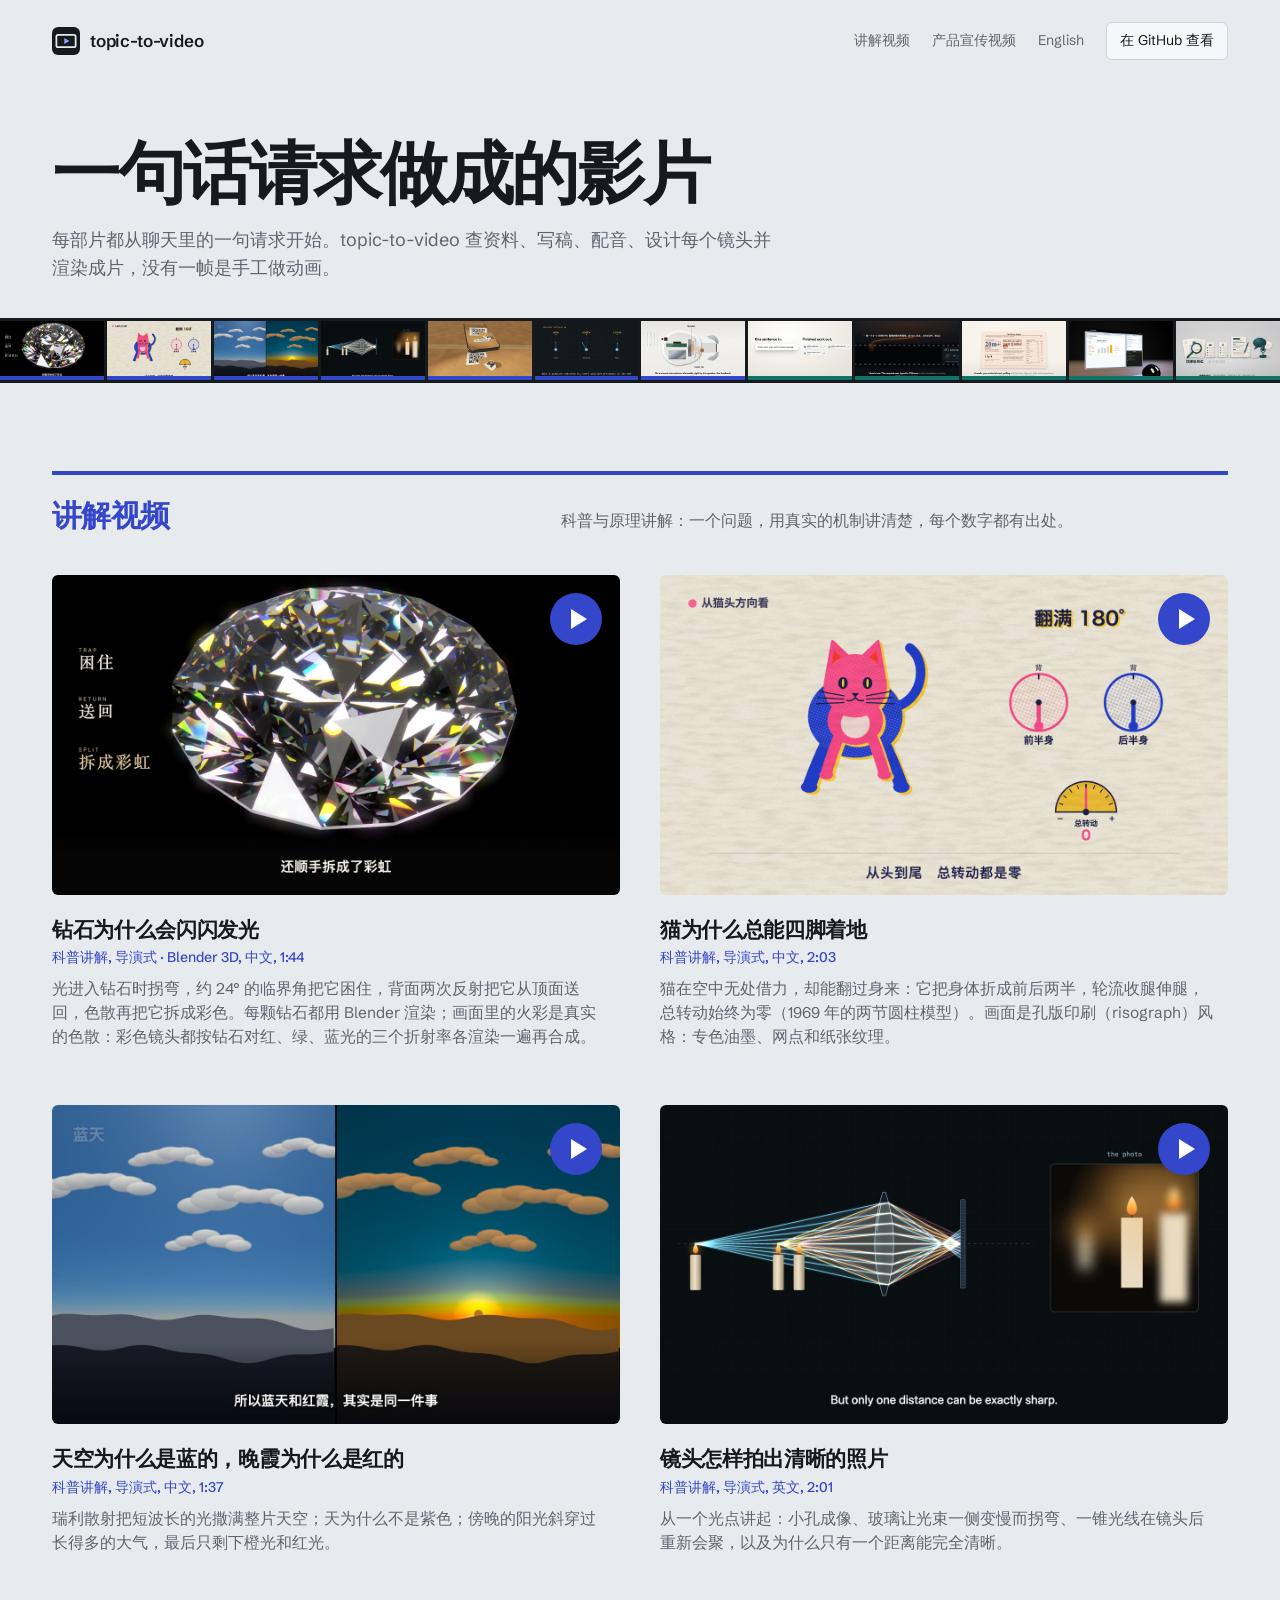
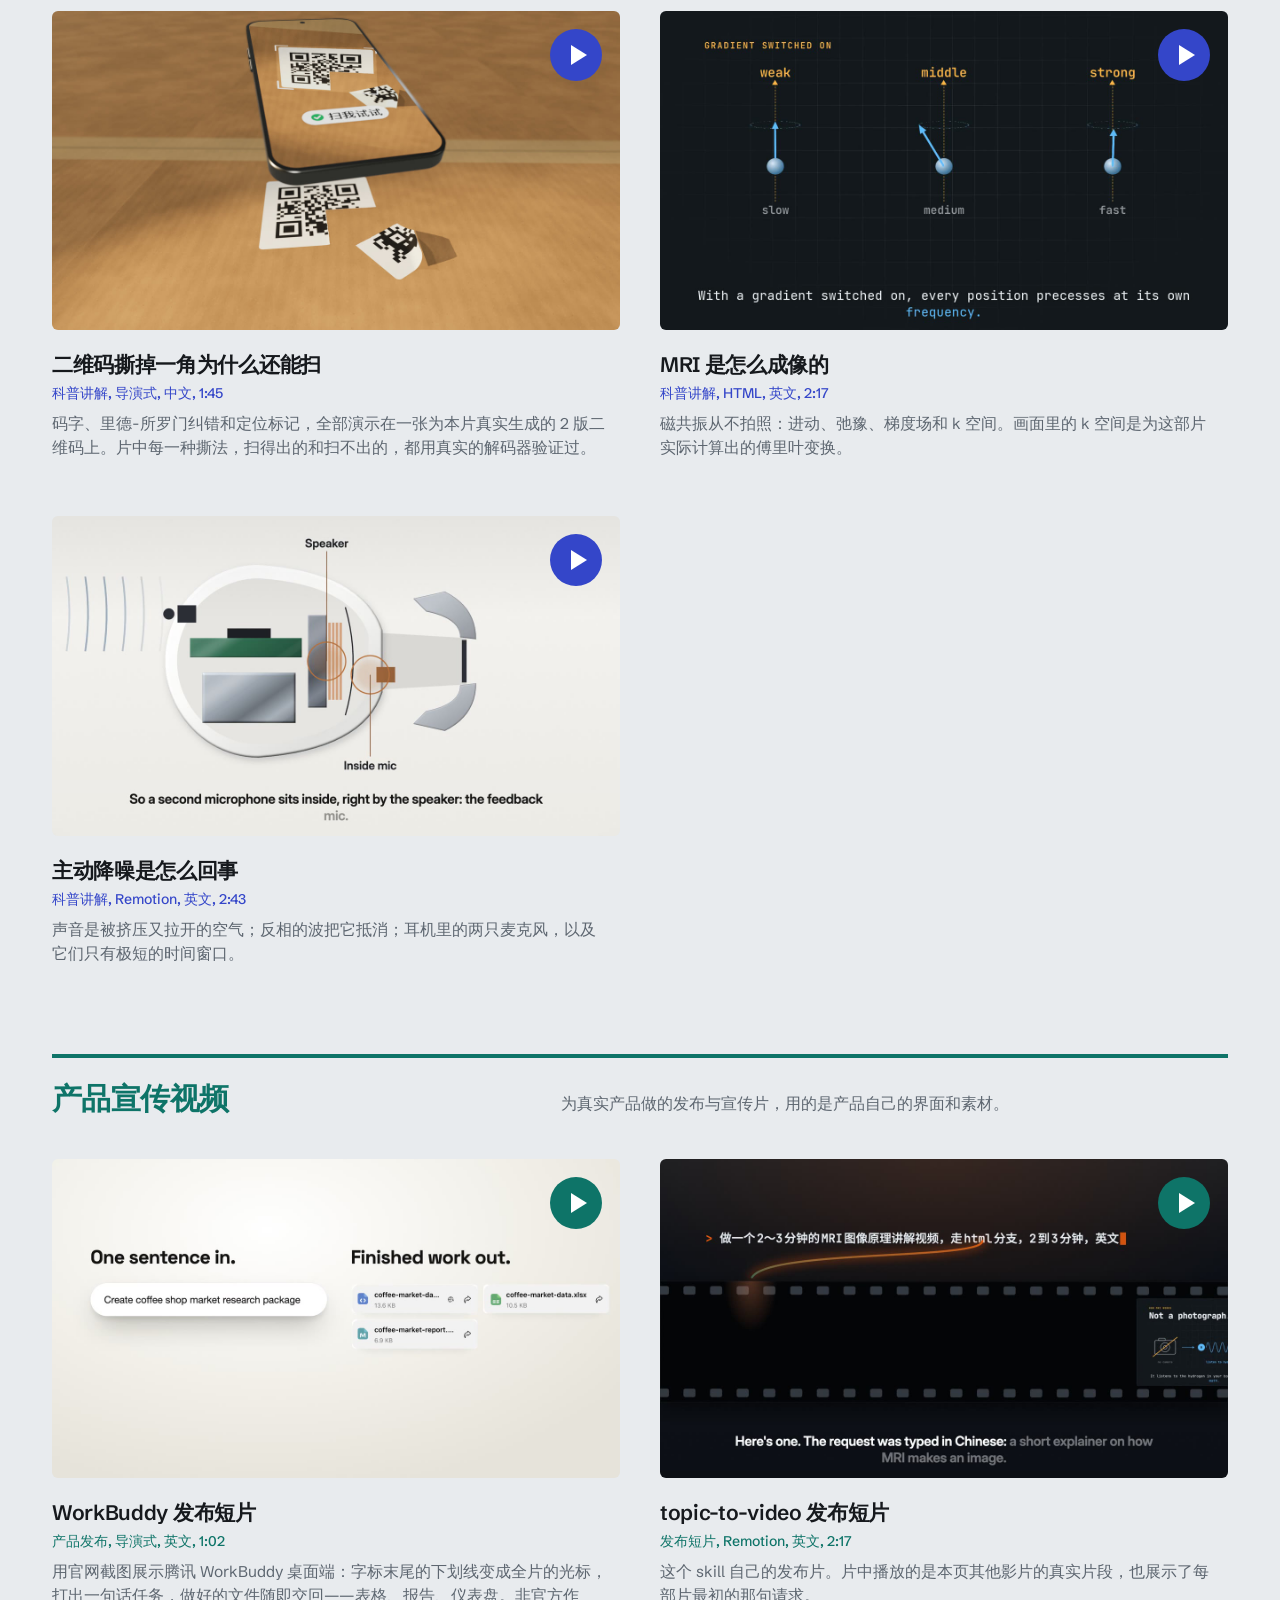
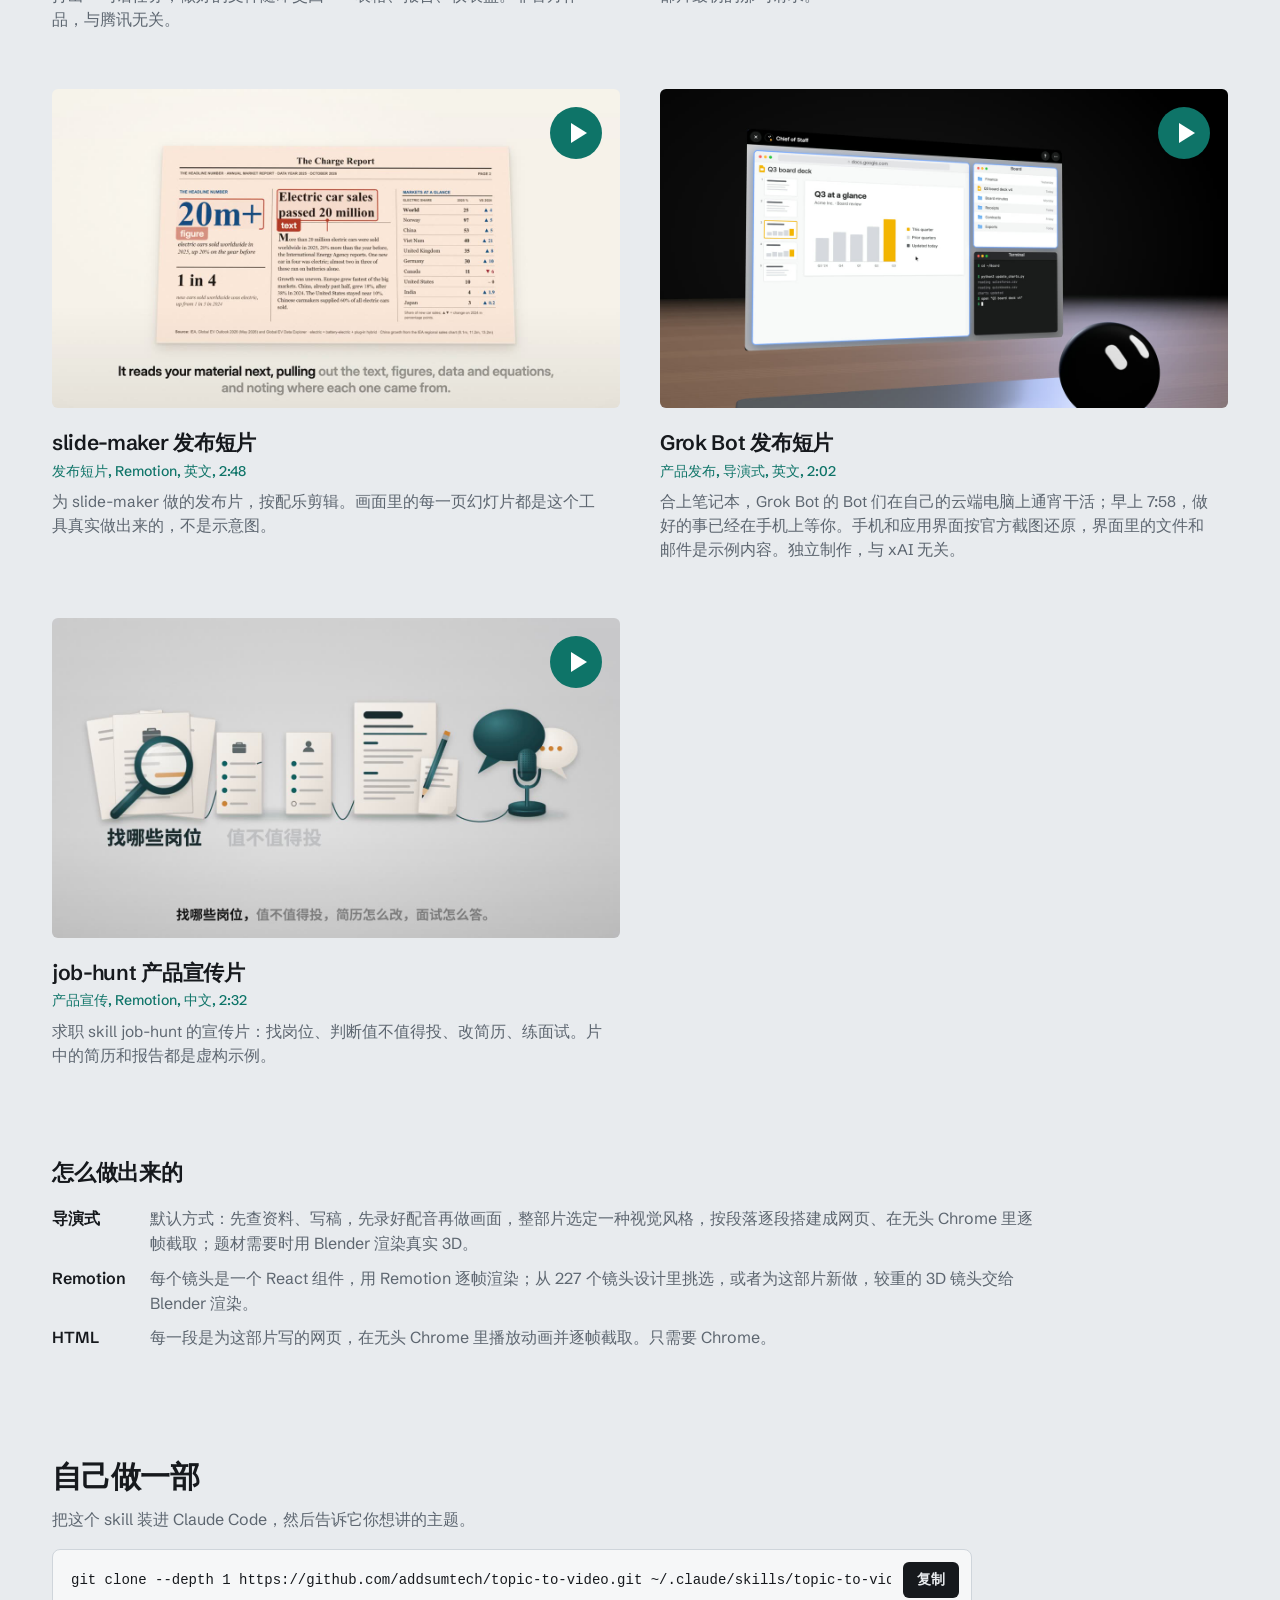
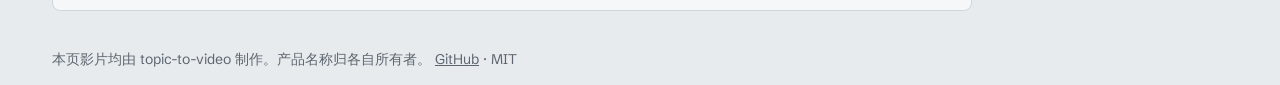
==== cn/index.html @ 732343f8 "Older QR film taken off the site: the torn-corner film covers the same question" ====
<!doctype html>
<html lang="zh-CN">
<head>
<meta charset="utf-8">
<meta name="viewport" content="width=device-width, initial-scale=1">
<title>topic-to-video 影片集</title>
<meta name="description" content="topic-to-video 做的十二部短片。它是一个把任意主题做成配音讲解视频的 AI skill。">
<link rel="canonical" href="https://video.addsum.top/cn/">
<link rel="alternate" hreflang="en" href="https://video.addsum.top/">
<link rel="alternate" hreflang="zh-CN" href="https://video.addsum.top/cn/">
<meta property="og:type" content="website">
<meta property="og:title" content="topic-to-video 影片集">
<meta property="og:description" content="topic-to-video 做的十二部短片。它是一个把任意主题做成配音讲解视频的 AI skill。">
<meta property="og:image" content="https://video.addsum.top/posters/diamond-sparkle-3d.jpg?v=61339767">
<meta name="twitter:card" content="summary_large_image">
<link rel="icon" href="../favicon.svg" type="image/svg+xml">
<link rel="preconnect" href="https://fonts.googleapis.com">
<link rel="preconnect" href="https://fonts.gstatic.com" crossorigin>
<link href="https://fonts.googleapis.com/css2?family=Schibsted+Grotesk:wght@400;500;600;700&display=swap" rel="stylesheet">
<link rel="stylesheet" href="../site.css">
</head>
<body>
<header class="bar wrap">
  <a class="brand" href="/cn/"><img src="../favicon.svg" alt="" width="28" height="28"><span>topic-to-video</span></a>
  <nav>
    <a href="#explainer">讲解视频</a><a href="#product">产品宣传视频</a>
    <a class="lang" href="../" hreflang="en">English</a>
    <a class="gh" href="https://github.com/addsumtech/topic-to-video">在 GitHub 查看</a>
  </nav>
</header>
<main>
  <div class="intro wrap">
    <h1>一句话请求做成的影片</h1>
    <p class="lede">每部片都从聊天里的一句请求开始。topic-to-video 查资料、写稿、配音、设计每个镜头并渲染成片，没有一帧是手工做动画。</p>
  </div>
  <nav class="strip" aria-label="Films" style="--n: 12"><a class="frame explainer" href="#diamond-sparkle-3d" data-film="diamond-sparkle-3d" aria-label="播放: 钻石为什么会闪闪发光"><img src="../posters/diamond-sparkle-3d.jpg?v=61339767" alt="" width="1280" height="720" loading="eager"></a>
<a class="frame explainer" href="#falling-cat" data-film="falling-cat" aria-label="播放: 猫为什么总能四脚着地"><img src="../posters/falling-cat.jpg?v=310fdbe5" alt="" width="1280" height="720" loading="eager"></a>
<a class="frame explainer" href="#sky-blue-sunset" data-film="sky-blue-sunset" aria-label="播放: 天空为什么是蓝的，晚霞为什么是红的"><img src="../posters/sky-blue-sunset.jpg?v=2c7e1d2c" alt="" width="1280" height="720" loading="eager"></a>
<a class="frame explainer" href="#camera-lens" data-film="camera-lens" aria-label="播放: 镜头怎样拍出清晰的照片"><img src="../posters/camera-lens.jpg?v=a3ba185c" alt="" width="1280" height="720" loading="eager"></a>
<a class="frame explainer" href="#qr-torn-corner" data-film="qr-torn-corner" aria-label="播放: 二维码撕掉一角为什么还能扫"><img src="../posters/qr-torn-corner.jpg?v=4c7e39ed" alt="" width="1280" height="720" loading="eager"></a>
<a class="frame explainer" href="#mri-explainer" data-film="mri-explainer" aria-label="播放: MRI 是怎么成像的"><img src="../posters/mri-explainer.jpg?v=38a20585" alt="" width="1280" height="720" loading="eager"></a>
<a class="frame explainer" href="#anc-headphones" data-film="anc-headphones" aria-label="播放: 主动降噪是怎么回事"><img src="../posters/anc-headphones.jpg?v=d0423178" alt="" width="1280" height="720" loading="eager"></a>
<a class="frame product" href="#workbuddy-promo" data-film="workbuddy-promo" aria-label="播放: WorkBuddy 发布短片"><img src="../posters/workbuddy-promo.jpg?v=80ecd85a" alt="" width="1280" height="720" loading="eager"></a>
<a class="frame product" href="#topic-to-video-promo" data-film="topic-to-video-promo" aria-label="播放: topic-to-video 发布短片"><img src="../posters/topic-to-video-promo.jpg?v=8a7a7db9" alt="" width="1280" height="720" loading="eager"></a>
<a class="frame product" href="#slide-maker-promo" data-film="slide-maker-promo" aria-label="播放: slide-maker 发布短片"><img src="../posters/slide-maker-promo.jpg?v=3827391f" alt="" width="1280" height="720" loading="eager"></a>
<a class="frame product" href="#grok-bot-explainer" data-film="grok-bot-explainer" aria-label="播放: Grok Bot 发布短片"><img src="../posters/grok-bot-explainer.jpg?v=2e505055" alt="" width="1280" height="720" loading="eager"></a>
<a class="frame product" href="#job-hunt-promo" data-film="job-hunt-promo" aria-label="播放: job-hunt 产品宣传片"><img src="../posters/job-hunt-promo.jpg?v=e6db3a7f" alt="" width="1280" height="720" loading="eager"></a></nav>
  <div class="wrap"><section class="tier explainer" id="explainer" aria-labelledby="explainer-h"><div class="tier-head"><h2 id="explainer-h">讲解视频</h2><p>科普与原理讲解：一个问题，用真实的机制讲清楚，每个数字都有出处。</p></div><div class="films"><article class="film" id="diamond-sparkle-3d"><button class="poster" type="button" data-film="diamond-sparkle-3d" aria-label="播放: 钻石为什么会闪闪发光"><img src="../posters/diamond-sparkle-3d.jpg?v=61339767" alt="" width="1280" height="720" loading="lazy"><span class="play" aria-hidden="true"></span></button><h3>钻石为什么会闪闪发光</h3><p class="meta">科普讲解, 导演式 · Blender 3D, 中文, 1:44</p><p class="note">光进入钻石时拐弯，约 24° 的临界角把它困住，背面两次反射把它从顶面送回，色散再把它拆成彩色。每颗钻石都用 Blender 渲染；画面里的火彩是真实的色散：彩色镜头都按钻石对红、绿、蓝光的三个折射率各渲染一遍再合成。</p></article><article class="film" id="falling-cat"><button class="poster" type="button" data-film="falling-cat" aria-label="播放: 猫为什么总能四脚着地"><img src="../posters/falling-cat.jpg?v=310fdbe5" alt="" width="1280" height="720" loading="lazy"><span class="play" aria-hidden="true"></span></button><h3>猫为什么总能四脚着地</h3><p class="meta">科普讲解, 导演式, 中文, 2:03</p><p class="note">猫在空中无处借力，却能翻过身来：它把身体折成前后两半，轮流收腿伸腿，总转动始终为零（1969 年的两节圆柱模型）。画面是孔版印刷（risograph）风格：专色油墨、网点和纸张纹理。</p></article><article class="film" id="sky-blue-sunset"><button class="poster" type="button" data-film="sky-blue-sunset" aria-label="播放: 天空为什么是蓝的，晚霞为什么是红的"><img src="../posters/sky-blue-sunset.jpg?v=2c7e1d2c" alt="" width="1280" height="720" loading="lazy"><span class="play" aria-hidden="true"></span></button><h3>天空为什么是蓝的，晚霞为什么是红的</h3><p class="meta">科普讲解, 导演式, 中文, 1:37</p><p class="note">瑞利散射把短波长的光撒满整片天空；天为什么不是紫色；傍晚的阳光斜穿过长得多的大气，最后只剩下橙光和红光。</p></article><article class="film" id="camera-lens"><button class="poster" type="button" data-film="camera-lens" aria-label="播放: 镜头怎样拍出清晰的照片"><img src="../posters/camera-lens.jpg?v=a3ba185c" alt="" width="1280" height="720" loading="lazy"><span class="play" aria-hidden="true"></span></button><h3>镜头怎样拍出清晰的照片</h3><p class="meta">科普讲解, 导演式, 英文, 2:01</p><p class="note">从一个光点讲起：小孔成像、玻璃让光束一侧变慢而拐弯、一锥光线在镜头后重新会聚，以及为什么只有一个距离能完全清晰。</p></article><article class="film" id="qr-torn-corner"><button class="poster" type="button" data-film="qr-torn-corner" aria-label="播放: 二维码撕掉一角为什么还能扫"><img src="../posters/qr-torn-corner.jpg?v=4c7e39ed" alt="" width="1280" height="720" loading="lazy"><span class="play" aria-hidden="true"></span></button><h3>二维码撕掉一角为什么还能扫</h3><p class="meta">科普讲解, 导演式, 中文, 1:45</p><p class="note">码字、里德-所罗门纠错和定位标记，全部演示在一张为本片真实生成的 2 版二维码上。片中每一种撕法，扫得出的和扫不出的，都用真实的解码器验证过。</p></article><article class="film" id="mri-explainer"><button class="poster" type="button" data-film="mri-explainer" aria-label="播放: MRI 是怎么成像的"><img src="../posters/mri-explainer.jpg?v=38a20585" alt="" width="1280" height="720" loading="lazy"><span class="play" aria-hidden="true"></span></button><h3>MRI 是怎么成像的</h3><p class="meta">科普讲解, HTML, 英文, 2:17</p><p class="note">磁共振从不拍照：进动、弛豫、梯度场和 k 空间。画面里的 k 空间是为这部片实际计算出的傅里叶变换。</p></article><article class="film" id="anc-headphones"><button class="poster" type="button" data-film="anc-headphones" aria-label="播放: 主动降噪是怎么回事"><img src="../posters/anc-headphones.jpg?v=d0423178" alt="" width="1280" height="720" loading="lazy"><span class="play" aria-hidden="true"></span></button><h3>主动降噪是怎么回事</h3><p class="meta">科普讲解, Remotion, 英文, 2:43</p><p class="note">声音是被挤压又拉开的空气；反相的波把它抵消；耳机里的两只麦克风，以及它们只有极短的时间窗口。</p></article></div></section><section class="tier product" id="product" aria-labelledby="product-h"><div class="tier-head"><h2 id="product-h">产品宣传视频</h2><p>为真实产品做的发布与宣传片，用的是产品自己的界面和素材。</p></div><div class="films"><article class="film" id="workbuddy-promo"><button class="poster" type="button" data-film="workbuddy-promo" aria-label="播放: WorkBuddy 发布短片"><img src="../posters/workbuddy-promo.jpg?v=80ecd85a" alt="" width="1280" height="720" loading="lazy"><span class="play" aria-hidden="true"></span></button><h3>WorkBuddy 发布短片</h3><p class="meta">产品发布, 导演式, 英文, 1:02</p><p class="note">用官网截图展示腾讯 WorkBuddy 桌面端：字标末尾的下划线变成全片的光标，打出一句话任务，做好的文件随即交回——表格、报告、仪表盘。非官方作品，与腾讯无关。</p></article><article class="film" id="topic-to-video-promo"><button class="poster" type="button" data-film="topic-to-video-promo" aria-label="播放: topic-to-video 发布短片"><img src="../posters/topic-to-video-promo.jpg?v=8a7a7db9" alt="" width="1280" height="720" loading="lazy"><span class="play" aria-hidden="true"></span></button><h3>topic-to-video 发布短片</h3><p class="meta">发布短片, Remotion, 英文, 2:17</p><p class="note">这个 skill 自己的发布片。片中播放的是本页其他影片的真实片段，也展示了每部片最初的那句请求。</p></article><article class="film" id="slide-maker-promo"><button class="poster" type="button" data-film="slide-maker-promo" aria-label="播放: slide-maker 发布短片"><img src="../posters/slide-maker-promo.jpg?v=3827391f" alt="" width="1280" height="720" loading="lazy"><span class="play" aria-hidden="true"></span></button><h3>slide-maker 发布短片</h3><p class="meta">发布短片, Remotion, 英文, 2:48</p><p class="note">为 slide-maker 做的发布片，按配乐剪辑。画面里的每一页幻灯片都是这个工具真实做出来的，不是示意图。</p></article><article class="film" id="grok-bot-explainer"><button class="poster" type="button" data-film="grok-bot-explainer" aria-label="播放: Grok Bot 发布短片"><img src="../posters/grok-bot-explainer.jpg?v=2e505055" alt="" width="1280" height="720" loading="lazy"><span class="play" aria-hidden="true"></span></button><h3>Grok Bot 发布短片</h3><p class="meta">产品发布, 导演式, 英文, 2:02</p><p class="note">合上笔记本，Grok Bot 的 Bot 们在自己的云端电脑上通宵干活；早上 7:58，做好的事已经在手机上等你。手机和应用界面按官方截图还原，界面里的文件和邮件是示例内容。独立制作，与 xAI 无关。</p></article><article class="film" id="job-hunt-promo"><button class="poster" type="button" data-film="job-hunt-promo" aria-label="播放: job-hunt 产品宣传片"><img src="../posters/job-hunt-promo.jpg?v=e6db3a7f" alt="" width="1280" height="720" loading="lazy"><span class="play" aria-hidden="true"></span></button><h3>job-hunt 产品宣传片</h3><p class="meta">产品宣传, Remotion, 中文, 2:32</p><p class="note">求职 skill job-hunt 的宣传片：找岗位、判断值不值得投、改简历、练面试。片中的简历和报告都是虚构示例。</p></article></div></section></div>
  <section class="how wrap" aria-labelledby="how-h">
    <h2 id="how-h">怎么做出来的</h2>
    <dl><dt>导演式</dt><dd>默认方式：先查资料、写稿，先录好配音再做画面，整部片选定一种视觉风格，按段落逐段搭建成网页、在无头 Chrome 里逐帧截取；题材需要时用 Blender 渲染真实 3D。</dd><dt>Remotion</dt><dd>每个镜头是一个 React 组件，用 Remotion 逐帧渲染；从 227 个镜头设计里挑选，或者为这部片新做，较重的 3D 镜头交给 Blender 渲染。</dd><dt>HTML</dt><dd>每一段是为这部片写的网页，在无头 Chrome 里播放动画并逐帧截取。只需要 Chrome。</dd></dl>
  </section>
  <section class="make wrap" aria-labelledby="make-h">
    <h2 id="make-h">自己做一部</h2>
    <p>把这个 skill 装进 Claude Code，然后告诉它你想讲的主题。</p>
    <div class="cmd"><code>git clone --depth 1 https://github.com/addsumtech/topic-to-video.git ~/.claude/skills/topic-to-video</code><button type="button" class="copy" data-done="已复制">复制</button></div>
  </section>
</main>
<footer class="wrap"><p>本页影片均由 topic-to-video 制作。产品名称归各自所有者。 <a href="https://github.com/addsumtech/topic-to-video">GitHub</a> · MIT</p></footer>
<dialog class="player" aria-labelledby="player-title">
  <div class="screen"><video controls playsinline preload="none"></video></div>
  <div class="caption"><h2 id="player-title"></h2><p></p>
  <button type="button" class="close">关闭</button></div>
</dialog>
<script>window.FILMS = {"diamond-sparkle-3d": {"title": "钻石为什么会闪闪发光", "note": "光进入钻石时拐弯，约 24° 的临界角把它困住，背面两次反射把它从顶面送回，色散再把它拆成彩色。每颗钻石都用 Blender 渲染；画面里的火彩是真实的色散：彩色镜头都按钻石对红、绿、蓝光的三个折射率各渲染一遍再合成。", "src": "../films/diamond-sparkle-3d.mp4?v=d024de92", "poster": "../posters/diamond-sparkle-3d.jpg?v=61339767"}, "falling-cat": {"title": "猫为什么总能四脚着地", "note": "猫在空中无处借力，却能翻过身来：它把身体折成前后两半，轮流收腿伸腿，总转动始终为零（1969 年的两节圆柱模型）。画面是孔版印刷（risograph）风格：专色油墨、网点和纸张纹理。", "src": "../films/falling-cat.mp4?v=8da2a61b", "poster": "../posters/falling-cat.jpg?v=310fdbe5"}, "sky-blue-sunset": {"title": "天空为什么是蓝的，晚霞为什么是红的", "note": "瑞利散射把短波长的光撒满整片天空；天为什么不是紫色；傍晚的阳光斜穿过长得多的大气，最后只剩下橙光和红光。", "src": "../films/sky-blue-sunset.mp4?v=1abcbdfa", "poster": "../posters/sky-blue-sunset.jpg?v=2c7e1d2c"}, "camera-lens": {"title": "镜头怎样拍出清晰的照片", "note": "从一个光点讲起：小孔成像、玻璃让光束一侧变慢而拐弯、一锥光线在镜头后重新会聚，以及为什么只有一个距离能完全清晰。", "src": "../films/camera-lens.mp4?v=78d76470", "poster": "../posters/camera-lens.jpg?v=a3ba185c"}, "qr-torn-corner": {"title": "二维码撕掉一角为什么还能扫", "note": "码字、里德-所罗门纠错和定位标记，全部演示在一张为本片真实生成的 2 版二维码上。片中每一种撕法，扫得出的和扫不出的，都用真实的解码器验证过。", "src": "../films/qr-torn-corner.mp4?v=53596d59", "poster": "../posters/qr-torn-corner.jpg?v=4c7e39ed"}, "mri-explainer": {"title": "MRI 是怎么成像的", "note": "磁共振从不拍照：进动、弛豫、梯度场和 k 空间。画面里的 k 空间是为这部片实际计算出的傅里叶变换。", "src": "../films/mri-explainer.mp4?v=1e9ed1ee", "poster": "../posters/mri-explainer.jpg?v=38a20585"}, "anc-headphones": {"title": "主动降噪是怎么回事", "note": "声音是被挤压又拉开的空气；反相的波把它抵消；耳机里的两只麦克风，以及它们只有极短的时间窗口。", "src": "../films/anc-headphones.mp4?v=1efedce9", "poster": "../posters/anc-headphones.jpg?v=d0423178"}, "workbuddy-promo": {"title": "WorkBuddy 发布短片", "note": "用官网截图展示腾讯 WorkBuddy 桌面端：字标末尾的下划线变成全片的光标，打出一句话任务，做好的文件随即交回——表格、报告、仪表盘。非官方作品，与腾讯无关。", "src": "../films/workbuddy-promo.mp4?v=c67adeae", "poster": "../posters/workbuddy-promo.jpg?v=80ecd85a"}, "topic-to-video-promo": {"title": "topic-to-video 发布短片", "note": "这个 skill 自己的发布片。片中播放的是本页其他影片的真实片段，也展示了每部片最初的那句请求。", "src": "../films/topic-to-video-promo.mp4?v=0d7f6bd3", "poster": "../posters/topic-to-video-promo.jpg?v=8a7a7db9"}, "slide-maker-promo": {"title": "slide-maker 发布短片", "note": "为 slide-maker 做的发布片，按配乐剪辑。画面里的每一页幻灯片都是这个工具真实做出来的，不是示意图。", "src": "../films/slide-maker-promo.mp4?v=7106f4c9", "poster": "../posters/slide-maker-promo.jpg?v=3827391f"}, "grok-bot-explainer": {"title": "Grok Bot 发布短片", "note": "合上笔记本，Grok Bot 的 Bot 们在自己的云端电脑上通宵干活；早上 7:58，做好的事已经在手机上等你。手机和应用界面按官方截图还原，界面里的文件和邮件是示例内容。独立制作，与 xAI 无关。", "src": "../films/grok-bot-explainer.mp4?v=8d29406d", "poster": "../posters/grok-bot-explainer.jpg?v=2e505055"}, "job-hunt-promo": {"title": "job-hunt 产品宣传片", "note": "求职 skill job-hunt 的宣传片：找岗位、判断值不值得投、改简历、练面试。片中的简历和报告都是虚构示例。", "src": "../films/job-hunt-promo.mp4?v=910aa0c7", "poster": "../posters/job-hunt-promo.jpg?v=e6db3a7f"}};</script>
<script src="../site.js"></script>
</body>
</html>
---- site.css ----
:root {
  --table: #e8ebee;      /* the viewing table */
  --sheet: #f6f7f8;
  --ink: #16191d;
  --mute: #5d6670;
  --line: #cfd5db;
  --remotion: #3446c9;
  --html: #0e7468;
  --tier: var(--ink);
}
@media (prefers-color-scheme: dark) {
  :root:not([data-theme="light"]) {
    --table: #1a1e23; --sheet: #22272d; --ink: #eef1f4; --mute: #a3acb6; --line: #343b43;
    --remotion: #8d9cff; --html: #5cc8b6;
  }
}
* { box-sizing: border-box; }
html { scroll-behavior: smooth; }
@media (prefers-reduced-motion: reduce) { html { scroll-behavior: auto; } }
body {
  margin: 0; background: var(--table); color: var(--ink);
  font-family: "Schibsted Grotesk", "PingFang SC", "Hiragino Sans GB", "Noto Sans SC", system-ui, sans-serif;
  -webkit-font-smoothing: antialiased; line-height: 1.55;
}
a { color: inherit; }
:focus-visible { outline: 2px solid var(--tier); outline-offset: 3px; }
.wrap { max-width: 1240px; margin: 0 auto; padding: 0 32px; }

.bar { display: flex; align-items: center; gap: 24px; padding-top: 22px; padding-bottom: 22px; }
.brand { display: flex; align-items: center; gap: 10px; text-decoration: none; font-weight: 600; font-size: 17px; letter-spacing: -.01em; }
.bar nav { margin-left: auto; display: flex; align-items: center; gap: 22px; font-size: 14px; }
.bar nav a { text-decoration: none; color: var(--mute); }
.bar nav a:hover { color: var(--ink); }
.bar nav .gh { color: var(--ink); border: 1px solid var(--line); padding: 7px 13px; border-radius: 6px; background: var(--sheet); }

.intro { padding-top: 56px; padding-bottom: 36px; }
h1 { margin: 0 0 18px; max-width: 14em; font-size: clamp(36px, 5.4vw, 68px); line-height: 1.04; letter-spacing: -.035em; font-weight: 700; }
.lede { margin: 0; max-width: 40em; font-size: 18px; color: var(--mute); }

/* the strip: one real frame from every film, laid edge to edge like a contact print */
.strip { display: grid; grid-template-columns: repeat(var(--n, 8), minmax(0, 1fr)); gap: 3px; background: var(--ink); padding: 3px 0; }
.strip .frame { position: relative; display: block; aspect-ratio: 16 / 9; overflow: hidden; }
.strip img { width: 100%; height: 100%; object-fit: cover; display: block; transition: transform .35s ease; }
.strip .frame::after { content: ""; position: absolute; left: 0; right: 0; bottom: 0; height: 4px; background: var(--tier); }
.strip .frame:hover img { transform: scale(1.04); }
.remotion { --tier: var(--remotion); }
.html { --tier: var(--html); }

.tier { padding-top: 88px; }
.tier-head { display: grid; grid-template-columns: minmax(0, 5fr) minmax(0, 7fr); gap: 32px; align-items: baseline;
  border-top: 4px solid var(--tier); padding-top: 18px; margin-bottom: 36px; }
.tier-head h2 { margin: 0; font-size: 30px; letter-spacing: -.02em; font-weight: 700; color: var(--tier); }
.tier-head p { margin: 0; max-width: 38em; color: var(--mute); }

.films { display: grid; grid-template-columns: repeat(2, minmax(0, 1fr)); gap: 56px 40px; }
.film h3 { margin: 18px 0 2px; font-size: 21px; letter-spacing: -.015em; font-weight: 600; }
.film .meta { margin: 0 0 8px; font-size: 14px; color: var(--tier); font-weight: 500; }
.film .note { margin: 0; max-width: 36em; color: var(--mute); font-size: 15.5px; }
.poster { position: relative; display: block; width: 100%; padding: 0; border: 0; border-radius: 6px; overflow: hidden;
  background: var(--ink); cursor: pointer; aspect-ratio: 16 / 9; }
.poster img { width: 100%; height: 100%; object-fit: cover; display: block; }
.poster .play { position: absolute; right: 18px; top: 18px;   /* top right: captions are burned in at the bottom, titles sit top left */ width: 52px; height: 52px; border-radius: 50%;
  background: var(--tier); transition: transform .2s ease; }
.poster .play::after { content: ""; position: absolute; left: 21px; top: 16px; border-style: solid;
  border-width: 10px 0 10px 16px; border-color: transparent transparent transparent #fff; }
.poster:hover .play, .poster:focus-visible .play { transform: scale(1.1); }

.make { padding-top: 104px; padding-bottom: 24px; }
.make h2 { margin: 0 0 6px; font-size: 30px; letter-spacing: -.02em; }
.make p { margin: 0 0 18px; color: var(--mute); }
.cmd { display: flex; align-items: center; gap: 12px; max-width: 920px; background: var(--sheet); border: 1px solid var(--line);
  border-radius: 8px; padding: 12px 12px 12px 18px; }
.cmd code { flex: 1; min-width: 0; overflow-x: auto; white-space: nowrap; font: 14px/1.5 ui-monospace, "SF Mono", Menlo, monospace; }
.copy { flex: none; font: inherit; font-size: 14px; font-weight: 600; padding: 7px 14px; border-radius: 6px; border: 0;
  background: var(--ink); color: var(--table); cursor: pointer; }
footer { padding-top: 48px; padding-bottom: 48px; color: var(--mute); font-size: 14px; }

.player { width: min(1200px, 94vw); max-height: 94vh; padding: 0; border: 0; border-radius: 8px; background: #0d0f12; color: #eef1f4; overflow: auto; }
.player::backdrop { background: rgb(10 12 15 / .82); }
.player .screen { background: #000; }
.player video { display: block; width: 100%; aspect-ratio: 16 / 9; }
.player .caption { display: grid; grid-template-columns: 1fr auto; gap: 4px 24px; padding: 16px 20px 20px; }
.player h2 { margin: 0; font-size: 19px; font-weight: 600; }
.player p { margin: 0; grid-column: 1; color: #a3acb6; font-size: 15px; max-width: 48em; }
.player .close { grid-column: 2; grid-row: 1 / span 2; align-self: start; font: inherit; font-size: 14px; padding: 7px 14px;
  border-radius: 6px; border: 1px solid #3a414a; background: transparent; color: #eef1f4; cursor: pointer; }

@media (max-width: 900px) {
  .strip { grid-template-columns: none; grid-auto-flow: column; grid-auto-columns: 42%; overflow-x: auto; }
  .tier-head { grid-template-columns: 1fr; gap: 10px; }
  .films { grid-template-columns: 1fr; gap: 44px; }
}
@media (max-width: 560px) {
  .wrap { padding-left: 16px; padding-right: 16px; }
  .bar { flex-wrap: wrap; gap: 12px; }
  .bar nav { margin-left: 0; width: 100%; gap: 16px; }
  .bar nav .gh { margin-left: auto; }
  .intro { padding-top: 28px; }
  .lede { font-size: 16px; }
  .tier { padding-top: 64px; }
  .cmd { flex-direction: column; align-items: stretch; }
  .player .caption { grid-template-columns: 1fr; }
  .player .close { grid-column: 1; grid-row: auto; justify-self: start; margin-top: 10px; }
  .poster .play { width: 40px; height: 40px; top: 10px; right: 10px; }
  .poster .play::after { left: 16px; top: 12px; border-width: 8px 0 8px 13px; }
}
@media (prefers-reduced-motion: reduce) {
  .strip img, .poster .play { transition: none; }
}
.explainer { --tier: var(--remotion); }
.product { --tier: var(--html); }
.how { padding-top: 88px; }
.how h2 { margin: 0 0 16px; font-size: 22px; letter-spacing: -.01em; }
.how dl { display: grid; grid-template-columns: max-content minmax(0, 1fr); gap: 10px 24px; margin: 0; max-width: 62em; }
.how dt { font-weight: 600; }
.how dd { margin: 0; color: var(--mute); }
@media (max-width: 640px) { .how dl { grid-template-columns: 1fr; gap: 4px; } .how dd { margin-bottom: 10px; } .how { padding-top: 64px; } }
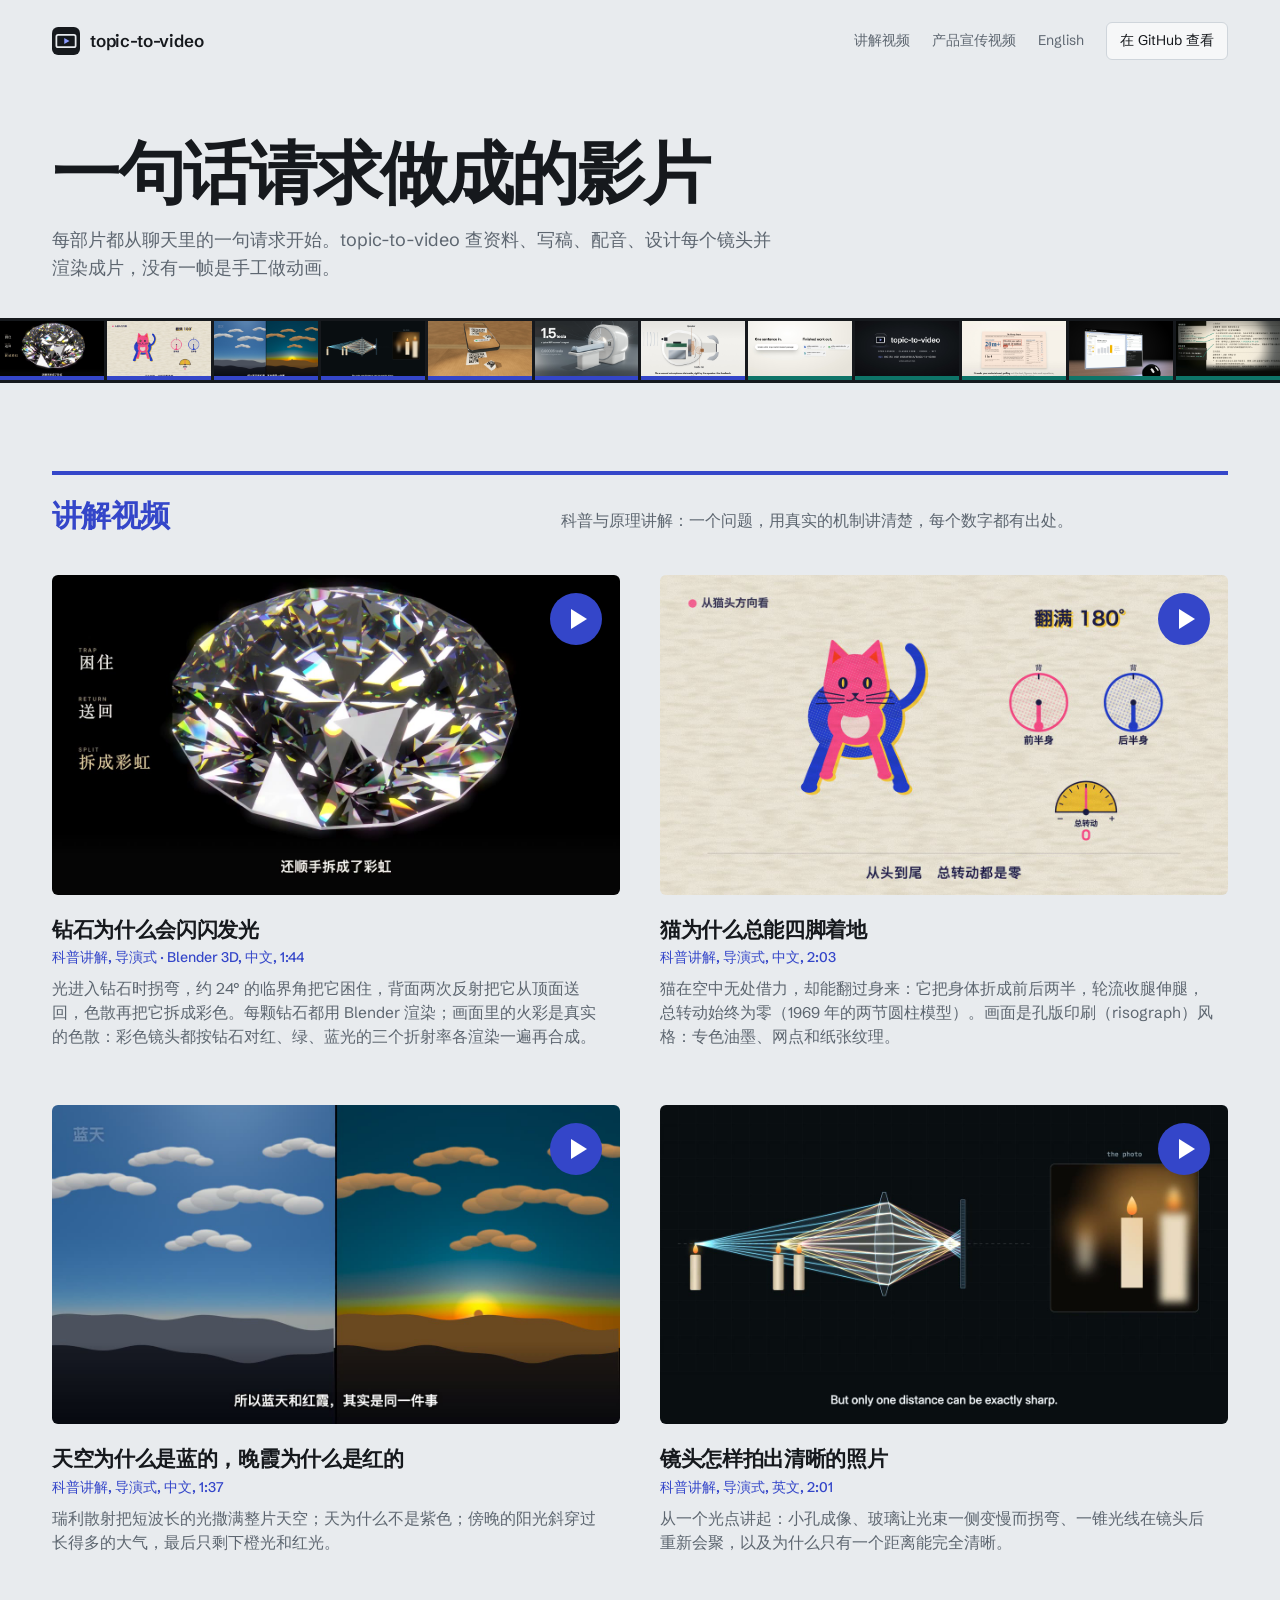
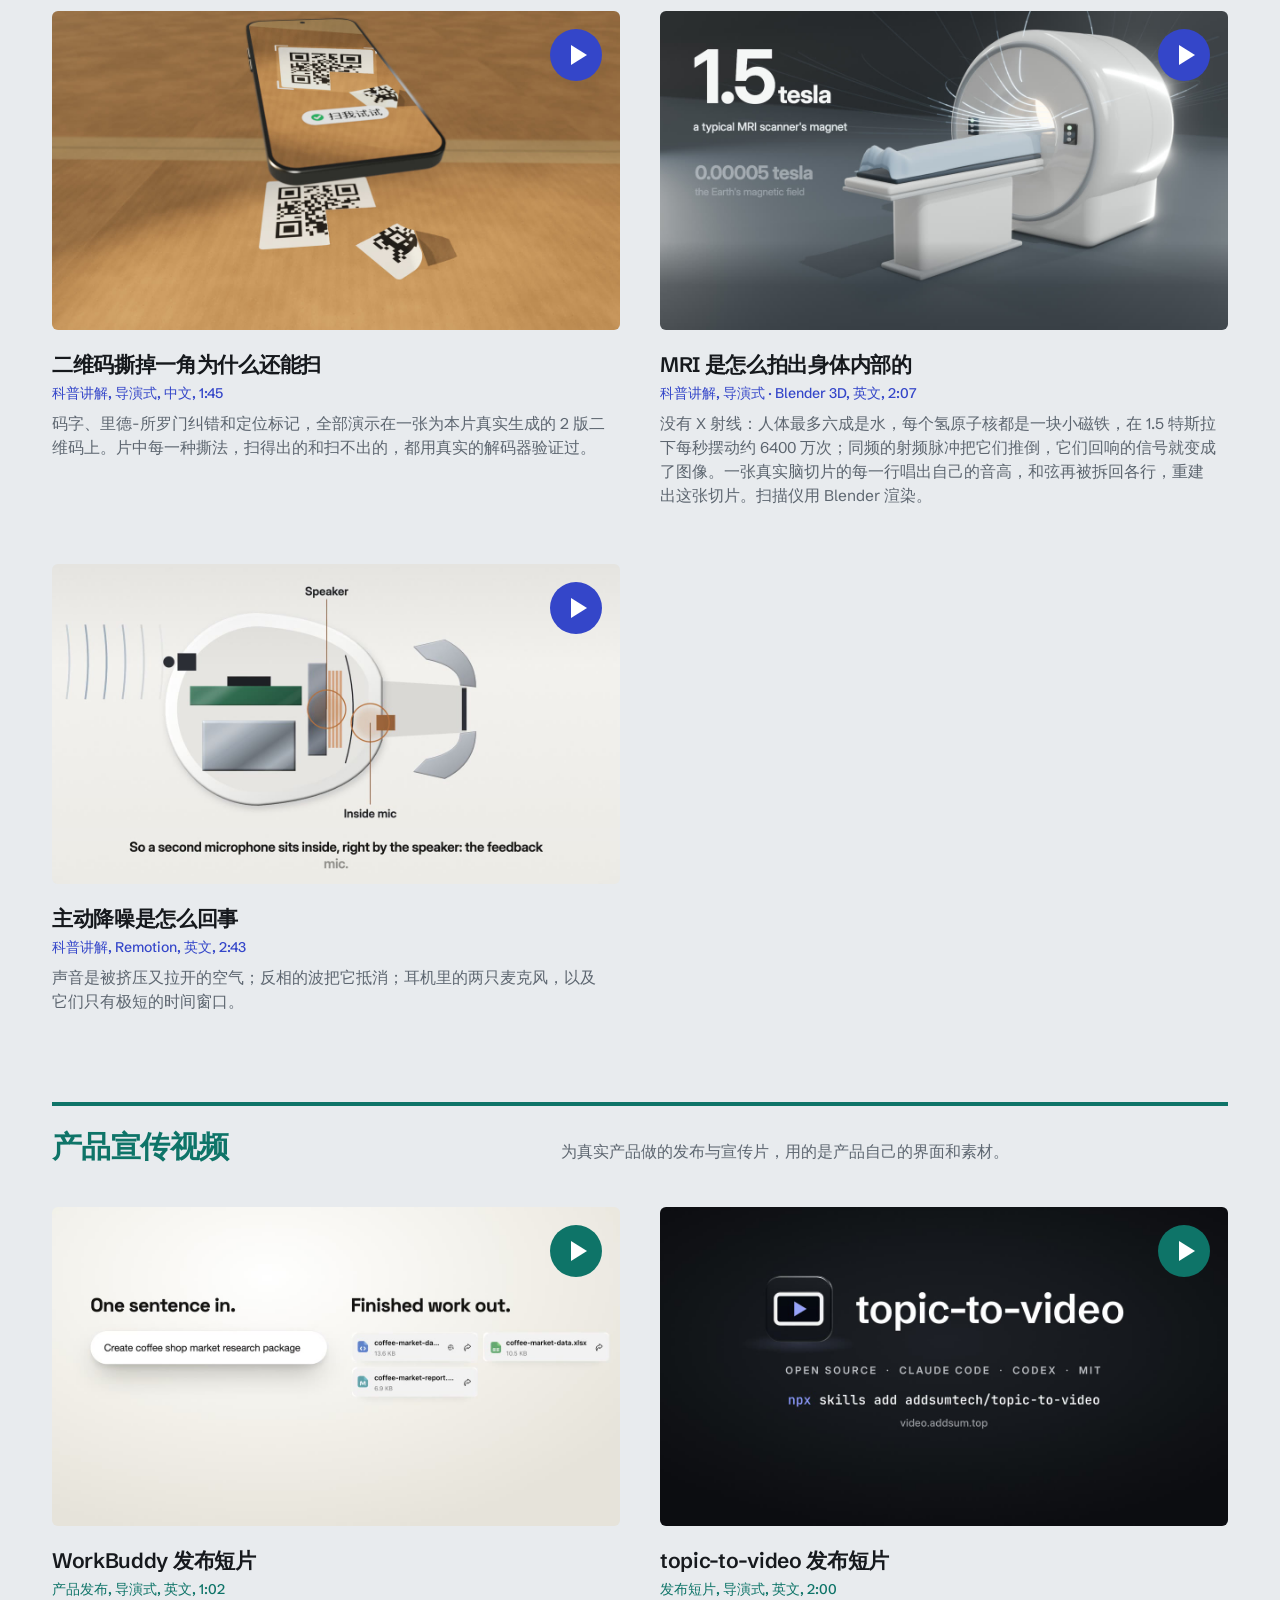
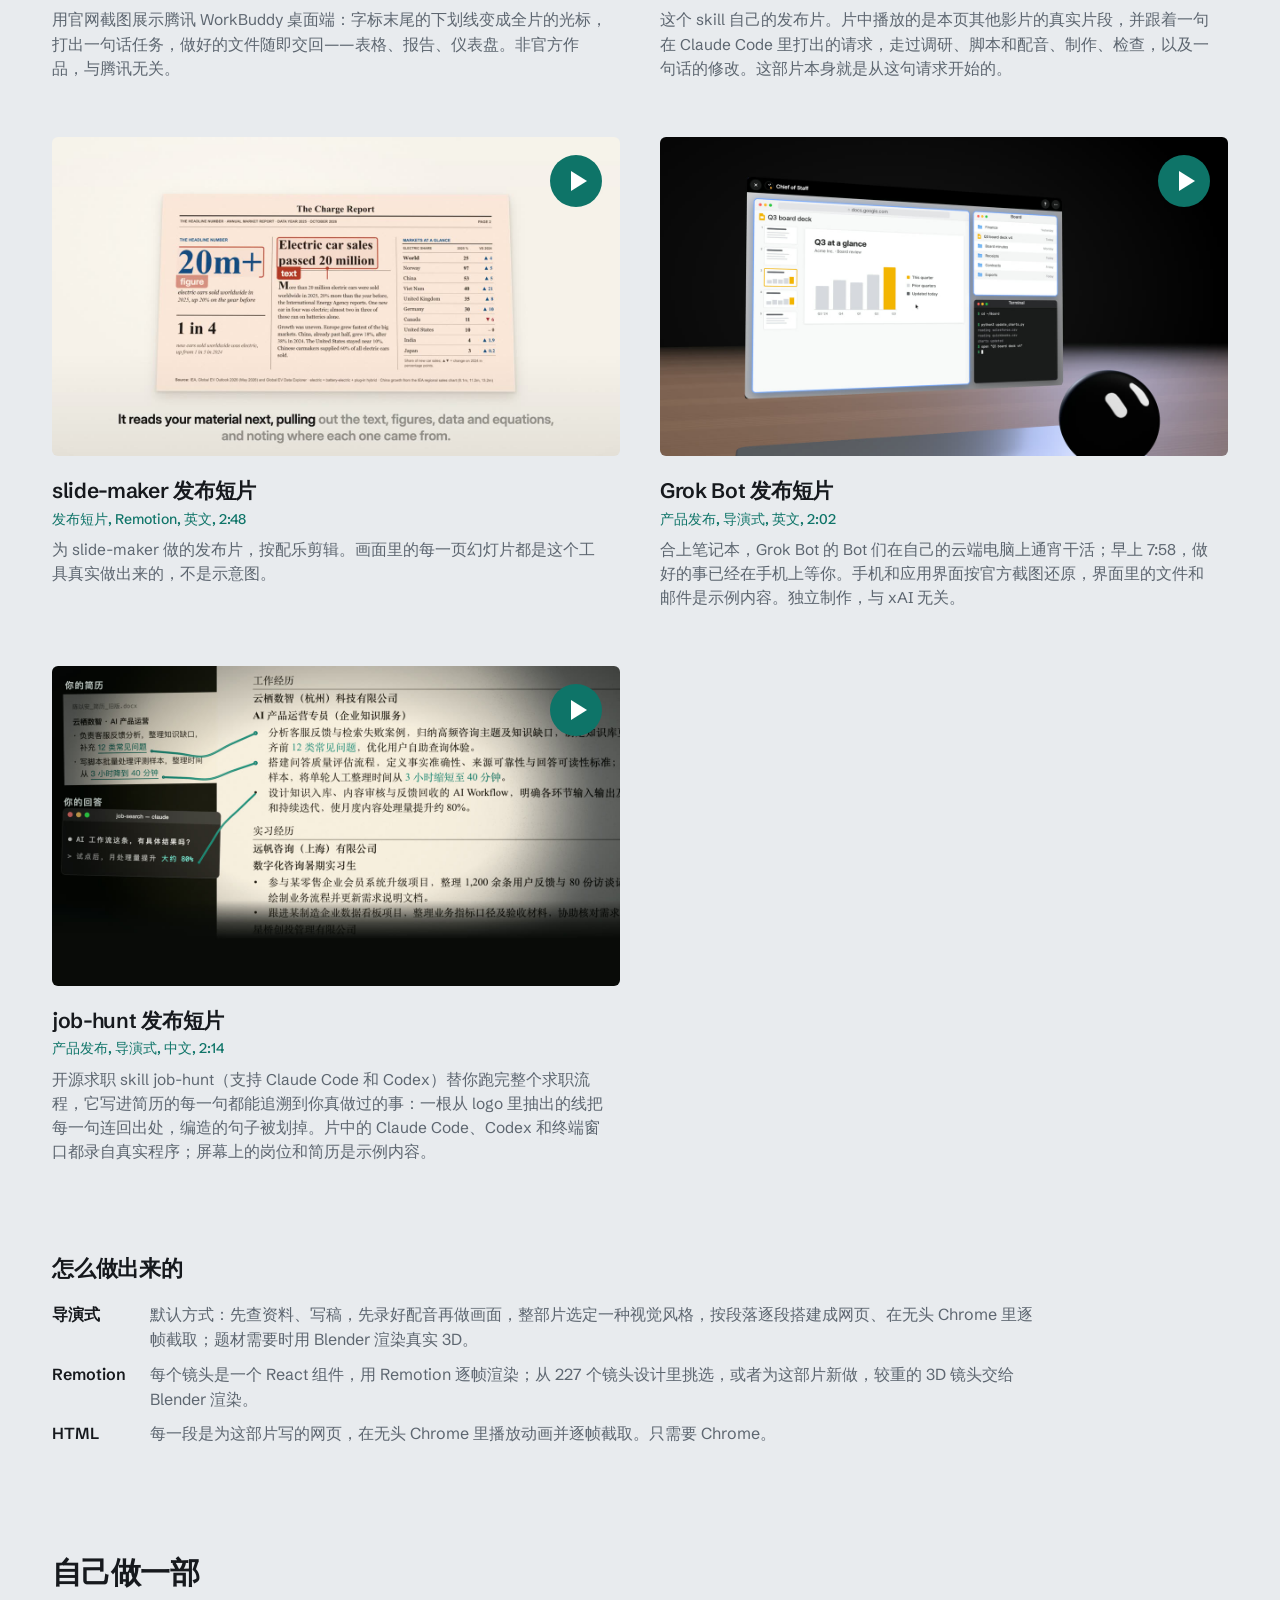
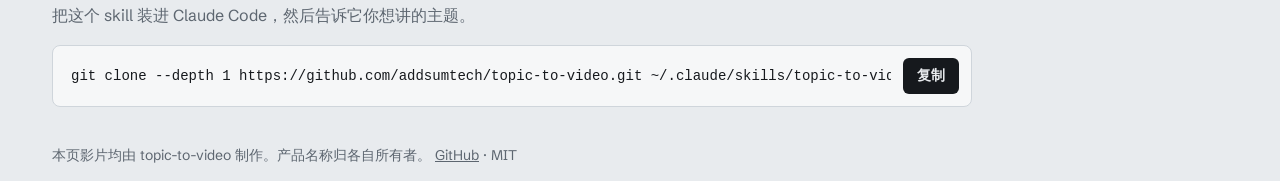
==== commit b077207d: "job-hunt, MRI and topic-to-video films replaced by their director-path remakes job-hunt: captured Cl" ====
--- a/cn/index.html
+++ b/cn/index.html
@@ -38,14 +38,14 @@
 <a class="frame explainer" href="#sky-blue-sunset" data-film="sky-blue-sunset" aria-label="播放: 天空为什么是蓝的，晚霞为什么是红的"><img src="../posters/sky-blue-sunset.jpg?v=2c7e1d2c" alt="" width="1280" height="720" loading="eager"></a>
 <a class="frame explainer" href="#camera-lens" data-film="camera-lens" aria-label="播放: 镜头怎样拍出清晰的照片"><img src="../posters/camera-lens.jpg?v=a3ba185c" alt="" width="1280" height="720" loading="eager"></a>
 <a class="frame explainer" href="#qr-torn-corner" data-film="qr-torn-corner" aria-label="播放: 二维码撕掉一角为什么还能扫"><img src="../posters/qr-torn-corner.jpg?v=4c7e39ed" alt="" width="1280" height="720" loading="eager"></a>
-<a class="frame explainer" href="#mri-explainer" data-film="mri-explainer" aria-label="播放: MRI 是怎么成像的"><img src="../posters/mri-explainer.jpg?v=38a20585" alt="" width="1280" height="720" loading="eager"></a>
+<a class="frame explainer" href="#mri-explainer" data-film="mri-explainer" aria-label="播放: MRI 是怎么拍出身体内部的"><img src="../posters/mri-explainer.jpg?v=e1149588" alt="" width="1280" height="720" loading="eager"></a>
 <a class="frame explainer" href="#anc-headphones" data-film="anc-headphones" aria-label="播放: 主动降噪是怎么回事"><img src="../posters/anc-headphones.jpg?v=d0423178" alt="" width="1280" height="720" loading="eager"></a>
 <a class="frame product" href="#workbuddy-promo" data-film="workbuddy-promo" aria-label="播放: WorkBuddy 发布短片"><img src="../posters/workbuddy-promo.jpg?v=80ecd85a" alt="" width="1280" height="720" loading="eager"></a>
-<a class="frame product" href="#topic-to-video-promo" data-film="topic-to-video-promo" aria-label="播放: topic-to-video 发布短片"><img src="../posters/topic-to-video-promo.jpg?v=8a7a7db9" alt="" width="1280" height="720" loading="eager"></a>
+<a class="frame product" href="#topic-to-video-promo" data-film="topic-to-video-promo" aria-label="播放: topic-to-video 发布短片"><img src="../posters/topic-to-video-promo.jpg?v=ef1e4c8d" alt="" width="1280" height="720" loading="eager"></a>
 <a class="frame product" href="#slide-maker-promo" data-film="slide-maker-promo" aria-label="播放: slide-maker 发布短片"><img src="../posters/slide-maker-promo.jpg?v=3827391f" alt="" width="1280" height="720" loading="eager"></a>
 <a class="frame product" href="#grok-bot-explainer" data-film="grok-bot-explainer" aria-label="播放: Grok Bot 发布短片"><img src="../posters/grok-bot-explainer.jpg?v=2e505055" alt="" width="1280" height="720" loading="eager"></a>
-<a class="frame product" href="#job-hunt-promo" data-film="job-hunt-promo" aria-label="播放: job-hunt 产品宣传片"><img src="../posters/job-hunt-promo.jpg?v=e6db3a7f" alt="" width="1280" height="720" loading="eager"></a></nav>
-  <div class="wrap"><section class="tier explainer" id="explainer" aria-labelledby="explainer-h"><div class="tier-head"><h2 id="explainer-h">讲解视频</h2><p>科普与原理讲解：一个问题，用真实的机制讲清楚，每个数字都有出处。</p></div><div class="films"><article class="film" id="diamond-sparkle-3d"><button class="poster" type="button" data-film="diamond-sparkle-3d" aria-label="播放: 钻石为什么会闪闪发光"><img src="../posters/diamond-sparkle-3d.jpg?v=61339767" alt="" width="1280" height="720" loading="lazy"><span class="play" aria-hidden="true"></span></button><h3>钻石为什么会闪闪发光</h3><p class="meta">科普讲解, 导演式 · Blender 3D, 中文, 1:44</p><p class="note">光进入钻石时拐弯，约 24° 的临界角把它困住，背面两次反射把它从顶面送回，色散再把它拆成彩色。每颗钻石都用 Blender 渲染；画面里的火彩是真实的色散：彩色镜头都按钻石对红、绿、蓝光的三个折射率各渲染一遍再合成。</p></article><article class="film" id="falling-cat"><button class="poster" type="button" data-film="falling-cat" aria-label="播放: 猫为什么总能四脚着地"><img src="../posters/falling-cat.jpg?v=310fdbe5" alt="" width="1280" height="720" loading="lazy"><span class="play" aria-hidden="true"></span></button><h3>猫为什么总能四脚着地</h3><p class="meta">科普讲解, 导演式, 中文, 2:03</p><p class="note">猫在空中无处借力，却能翻过身来：它把身体折成前后两半，轮流收腿伸腿，总转动始终为零（1969 年的两节圆柱模型）。画面是孔版印刷（risograph）风格：专色油墨、网点和纸张纹理。</p></article><article class="film" id="sky-blue-sunset"><button class="poster" type="button" data-film="sky-blue-sunset" aria-label="播放: 天空为什么是蓝的，晚霞为什么是红的"><img src="../posters/sky-blue-sunset.jpg?v=2c7e1d2c" alt="" width="1280" height="720" loading="lazy"><span class="play" aria-hidden="true"></span></button><h3>天空为什么是蓝的，晚霞为什么是红的</h3><p class="meta">科普讲解, 导演式, 中文, 1:37</p><p class="note">瑞利散射把短波长的光撒满整片天空；天为什么不是紫色；傍晚的阳光斜穿过长得多的大气，最后只剩下橙光和红光。</p></article><article class="film" id="camera-lens"><button class="poster" type="button" data-film="camera-lens" aria-label="播放: 镜头怎样拍出清晰的照片"><img src="../posters/camera-lens.jpg?v=a3ba185c" alt="" width="1280" height="720" loading="lazy"><span class="play" aria-hidden="true"></span></button><h3>镜头怎样拍出清晰的照片</h3><p class="meta">科普讲解, 导演式, 英文, 2:01</p><p class="note">从一个光点讲起：小孔成像、玻璃让光束一侧变慢而拐弯、一锥光线在镜头后重新会聚，以及为什么只有一个距离能完全清晰。</p></article><article class="film" id="qr-torn-corner"><button class="poster" type="button" data-film="qr-torn-corner" aria-label="播放: 二维码撕掉一角为什么还能扫"><img src="../posters/qr-torn-corner.jpg?v=4c7e39ed" alt="" width="1280" height="720" loading="lazy"><span class="play" aria-hidden="true"></span></button><h3>二维码撕掉一角为什么还能扫</h3><p class="meta">科普讲解, 导演式, 中文, 1:45</p><p class="note">码字、里德-所罗门纠错和定位标记，全部演示在一张为本片真实生成的 2 版二维码上。片中每一种撕法，扫得出的和扫不出的，都用真实的解码器验证过。</p></article><article class="film" id="mri-explainer"><button class="poster" type="button" data-film="mri-explainer" aria-label="播放: MRI 是怎么成像的"><img src="../posters/mri-explainer.jpg?v=38a20585" alt="" width="1280" height="720" loading="lazy"><span class="play" aria-hidden="true"></span></button><h3>MRI 是怎么成像的</h3><p class="meta">科普讲解, HTML, 英文, 2:17</p><p class="note">磁共振从不拍照：进动、弛豫、梯度场和 k 空间。画面里的 k 空间是为这部片实际计算出的傅里叶变换。</p></article><article class="film" id="anc-headphones"><button class="poster" type="button" data-film="anc-headphones" aria-label="播放: 主动降噪是怎么回事"><img src="../posters/anc-headphones.jpg?v=d0423178" alt="" width="1280" height="720" loading="lazy"><span class="play" aria-hidden="true"></span></button><h3>主动降噪是怎么回事</h3><p class="meta">科普讲解, Remotion, 英文, 2:43</p><p class="note">声音是被挤压又拉开的空气；反相的波把它抵消；耳机里的两只麦克风，以及它们只有极短的时间窗口。</p></article></div></section><section class="tier product" id="product" aria-labelledby="product-h"><div class="tier-head"><h2 id="product-h">产品宣传视频</h2><p>为真实产品做的发布与宣传片，用的是产品自己的界面和素材。</p></div><div class="films"><article class="film" id="workbuddy-promo"><button class="poster" type="button" data-film="workbuddy-promo" aria-label="播放: WorkBuddy 发布短片"><img src="../posters/workbuddy-promo.jpg?v=80ecd85a" alt="" width="1280" height="720" loading="lazy"><span class="play" aria-hidden="true"></span></button><h3>WorkBuddy 发布短片</h3><p class="meta">产品发布, 导演式, 英文, 1:02</p><p class="note">用官网截图展示腾讯 WorkBuddy 桌面端：字标末尾的下划线变成全片的光标，打出一句话任务，做好的文件随即交回——表格、报告、仪表盘。非官方作品，与腾讯无关。</p></article><article class="film" id="topic-to-video-promo"><button class="poster" type="button" data-film="topic-to-video-promo" aria-label="播放: topic-to-video 发布短片"><img src="../posters/topic-to-video-promo.jpg?v=8a7a7db9" alt="" width="1280" height="720" loading="lazy"><span class="play" aria-hidden="true"></span></button><h3>topic-to-video 发布短片</h3><p class="meta">发布短片, Remotion, 英文, 2:17</p><p class="note">这个 skill 自己的发布片。片中播放的是本页其他影片的真实片段，也展示了每部片最初的那句请求。</p></article><article class="film" id="slide-maker-promo"><button class="poster" type="button" data-film="slide-maker-promo" aria-label="播放: slide-maker 发布短片"><img src="../posters/slide-maker-promo.jpg?v=3827391f" alt="" width="1280" height="720" loading="lazy"><span class="play" aria-hidden="true"></span></button><h3>slide-maker 发布短片</h3><p class="meta">发布短片, Remotion, 英文, 2:48</p><p class="note">为 slide-maker 做的发布片，按配乐剪辑。画面里的每一页幻灯片都是这个工具真实做出来的，不是示意图。</p></article><article class="film" id="grok-bot-explainer"><button class="poster" type="button" data-film="grok-bot-explainer" aria-label="播放: Grok Bot 发布短片"><img src="../posters/grok-bot-explainer.jpg?v=2e505055" alt="" width="1280" height="720" loading="lazy"><span class="play" aria-hidden="true"></span></button><h3>Grok Bot 发布短片</h3><p class="meta">产品发布, 导演式, 英文, 2:02</p><p class="note">合上笔记本，Grok Bot 的 Bot 们在自己的云端电脑上通宵干活；早上 7:58，做好的事已经在手机上等你。手机和应用界面按官方截图还原，界面里的文件和邮件是示例内容。独立制作，与 xAI 无关。</p></article><article class="film" id="job-hunt-promo"><button class="poster" type="button" data-film="job-hunt-promo" aria-label="播放: job-hunt 产品宣传片"><img src="../posters/job-hunt-promo.jpg?v=e6db3a7f" alt="" width="1280" height="720" loading="lazy"><span class="play" aria-hidden="true"></span></button><h3>job-hunt 产品宣传片</h3><p class="meta">产品宣传, Remotion, 中文, 2:32</p><p class="note">求职 skill job-hunt 的宣传片：找岗位、判断值不值得投、改简历、练面试。片中的简历和报告都是虚构示例。</p></article></div></section></div>
+<a class="frame product" href="#job-hunt-promo" data-film="job-hunt-promo" aria-label="播放: job-hunt 发布短片"><img src="../posters/job-hunt-promo.jpg?v=38662429" alt="" width="1280" height="720" loading="eager"></a></nav>
+  <div class="wrap"><section class="tier explainer" id="explainer" aria-labelledby="explainer-h"><div class="tier-head"><h2 id="explainer-h">讲解视频</h2><p>科普与原理讲解：一个问题，用真实的机制讲清楚，每个数字都有出处。</p></div><div class="films"><article class="film" id="diamond-sparkle-3d"><button class="poster" type="button" data-film="diamond-sparkle-3d" aria-label="播放: 钻石为什么会闪闪发光"><img src="../posters/diamond-sparkle-3d.jpg?v=61339767" alt="" width="1280" height="720" loading="lazy"><span class="play" aria-hidden="true"></span></button><h3>钻石为什么会闪闪发光</h3><p class="meta">科普讲解, 导演式 · Blender 3D, 中文, 1:44</p><p class="note">光进入钻石时拐弯，约 24° 的临界角把它困住，背面两次反射把它从顶面送回，色散再把它拆成彩色。每颗钻石都用 Blender 渲染；画面里的火彩是真实的色散：彩色镜头都按钻石对红、绿、蓝光的三个折射率各渲染一遍再合成。</p></article><article class="film" id="falling-cat"><button class="poster" type="button" data-film="falling-cat" aria-label="播放: 猫为什么总能四脚着地"><img src="../posters/falling-cat.jpg?v=310fdbe5" alt="" width="1280" height="720" loading="lazy"><span class="play" aria-hidden="true"></span></button><h3>猫为什么总能四脚着地</h3><p class="meta">科普讲解, 导演式, 中文, 2:03</p><p class="note">猫在空中无处借力，却能翻过身来：它把身体折成前后两半，轮流收腿伸腿，总转动始终为零（1969 年的两节圆柱模型）。画面是孔版印刷（risograph）风格：专色油墨、网点和纸张纹理。</p></article><article class="film" id="sky-blue-sunset"><button class="poster" type="button" data-film="sky-blue-sunset" aria-label="播放: 天空为什么是蓝的，晚霞为什么是红的"><img src="../posters/sky-blue-sunset.jpg?v=2c7e1d2c" alt="" width="1280" height="720" loading="lazy"><span class="play" aria-hidden="true"></span></button><h3>天空为什么是蓝的，晚霞为什么是红的</h3><p class="meta">科普讲解, 导演式, 中文, 1:37</p><p class="note">瑞利散射把短波长的光撒满整片天空；天为什么不是紫色；傍晚的阳光斜穿过长得多的大气，最后只剩下橙光和红光。</p></article><article class="film" id="camera-lens"><button class="poster" type="button" data-film="camera-lens" aria-label="播放: 镜头怎样拍出清晰的照片"><img src="../posters/camera-lens.jpg?v=a3ba185c" alt="" width="1280" height="720" loading="lazy"><span class="play" aria-hidden="true"></span></button><h3>镜头怎样拍出清晰的照片</h3><p class="meta">科普讲解, 导演式, 英文, 2:01</p><p class="note">从一个光点讲起：小孔成像、玻璃让光束一侧变慢而拐弯、一锥光线在镜头后重新会聚，以及为什么只有一个距离能完全清晰。</p></article><article class="film" id="qr-torn-corner"><button class="poster" type="button" data-film="qr-torn-corner" aria-label="播放: 二维码撕掉一角为什么还能扫"><img src="../posters/qr-torn-corner.jpg?v=4c7e39ed" alt="" width="1280" height="720" loading="lazy"><span class="play" aria-hidden="true"></span></button><h3>二维码撕掉一角为什么还能扫</h3><p class="meta">科普讲解, 导演式, 中文, 1:45</p><p class="note">码字、里德-所罗门纠错和定位标记，全部演示在一张为本片真实生成的 2 版二维码上。片中每一种撕法，扫得出的和扫不出的，都用真实的解码器验证过。</p></article><article class="film" id="mri-explainer"><button class="poster" type="button" data-film="mri-explainer" aria-label="播放: MRI 是怎么拍出身体内部的"><img src="../posters/mri-explainer.jpg?v=e1149588" alt="" width="1280" height="720" loading="lazy"><span class="play" aria-hidden="true"></span></button><h3>MRI 是怎么拍出身体内部的</h3><p class="meta">科普讲解, 导演式 · Blender 3D, 英文, 2:07</p><p class="note">没有 X 射线：人体最多六成是水，每个氢原子核都是一块小磁铁，在 1.5 特斯拉下每秒摆动约 6400 万次；同频的射频脉冲把它们推倒，它们回响的信号就变成了图像。一张真实脑切片的每一行唱出自己的音高，和弦再被拆回各行，重建出这张切片。扫描仪用 Blender 渲染。</p></article><article class="film" id="anc-headphones"><button class="poster" type="button" data-film="anc-headphones" aria-label="播放: 主动降噪是怎么回事"><img src="../posters/anc-headphones.jpg?v=d0423178" alt="" width="1280" height="720" loading="lazy"><span class="play" aria-hidden="true"></span></button><h3>主动降噪是怎么回事</h3><p class="meta">科普讲解, Remotion, 英文, 2:43</p><p class="note">声音是被挤压又拉开的空气；反相的波把它抵消；耳机里的两只麦克风，以及它们只有极短的时间窗口。</p></article></div></section><section class="tier product" id="product" aria-labelledby="product-h"><div class="tier-head"><h2 id="product-h">产品宣传视频</h2><p>为真实产品做的发布与宣传片，用的是产品自己的界面和素材。</p></div><div class="films"><article class="film" id="workbuddy-promo"><button class="poster" type="button" data-film="workbuddy-promo" aria-label="播放: WorkBuddy 发布短片"><img src="../posters/workbuddy-promo.jpg?v=80ecd85a" alt="" width="1280" height="720" loading="lazy"><span class="play" aria-hidden="true"></span></button><h3>WorkBuddy 发布短片</h3><p class="meta">产品发布, 导演式, 英文, 1:02</p><p class="note">用官网截图展示腾讯 WorkBuddy 桌面端：字标末尾的下划线变成全片的光标，打出一句话任务，做好的文件随即交回——表格、报告、仪表盘。非官方作品，与腾讯无关。</p></article><article class="film" id="topic-to-video-promo"><button class="poster" type="button" data-film="topic-to-video-promo" aria-label="播放: topic-to-video 发布短片"><img src="../posters/topic-to-video-promo.jpg?v=ef1e4c8d" alt="" width="1280" height="720" loading="lazy"><span class="play" aria-hidden="true"></span></button><h3>topic-to-video 发布短片</h3><p class="meta">发布短片, 导演式, 英文, 2:00</p><p class="note">这个 skill 自己的发布片。片中播放的是本页其他影片的真实片段，并跟着一句在 Claude Code 里打出的请求，走过调研、脚本和配音、制作、检查，以及一句话的修改。这部片本身就是从这句请求开始的。</p></article><article class="film" id="slide-maker-promo"><button class="poster" type="button" data-film="slide-maker-promo" aria-label="播放: slide-maker 发布短片"><img src="../posters/slide-maker-promo.jpg?v=3827391f" alt="" width="1280" height="720" loading="lazy"><span class="play" aria-hidden="true"></span></button><h3>slide-maker 发布短片</h3><p class="meta">发布短片, Remotion, 英文, 2:48</p><p class="note">为 slide-maker 做的发布片，按配乐剪辑。画面里的每一页幻灯片都是这个工具真实做出来的，不是示意图。</p></article><article class="film" id="grok-bot-explainer"><button class="poster" type="button" data-film="grok-bot-explainer" aria-label="播放: Grok Bot 发布短片"><img src="../posters/grok-bot-explainer.jpg?v=2e505055" alt="" width="1280" height="720" loading="lazy"><span class="play" aria-hidden="true"></span></button><h3>Grok Bot 发布短片</h3><p class="meta">产品发布, 导演式, 英文, 2:02</p><p class="note">合上笔记本，Grok Bot 的 Bot 们在自己的云端电脑上通宵干活；早上 7:58，做好的事已经在手机上等你。手机和应用界面按官方截图还原，界面里的文件和邮件是示例内容。独立制作，与 xAI 无关。</p></article><article class="film" id="job-hunt-promo"><button class="poster" type="button" data-film="job-hunt-promo" aria-label="播放: job-hunt 发布短片"><img src="../posters/job-hunt-promo.jpg?v=38662429" alt="" width="1280" height="720" loading="lazy"><span class="play" aria-hidden="true"></span></button><h3>job-hunt 发布短片</h3><p class="meta">产品发布, 导演式, 中文, 2:14</p><p class="note">开源求职 skill job-hunt（支持 Claude Code 和 Codex）替你跑完整个求职流程，它写进简历的每一句都能追溯到你真做过的事：一根从 logo 里抽出的线把每一句连回出处，编造的句子被划掉。片中的 Claude Code、Codex 和终端窗口都录自真实程序；屏幕上的岗位和简历是示例内容。</p></article></div></section></div>
   <section class="how wrap" aria-labelledby="how-h">
     <h2 id="how-h">怎么做出来的</h2>
     <dl><dt>导演式</dt><dd>默认方式：先查资料、写稿，先录好配音再做画面，整部片选定一种视觉风格，按段落逐段搭建成网页、在无头 Chrome 里逐帧截取；题材需要时用 Blender 渲染真实 3D。</dd><dt>Remotion</dt><dd>每个镜头是一个 React 组件，用 Remotion 逐帧渲染；从 227 个镜头设计里挑选，或者为这部片新做，较重的 3D 镜头交给 Blender 渲染。</dd><dt>HTML</dt><dd>每一段是为这部片写的网页，在无头 Chrome 里播放动画并逐帧截取。只需要 Chrome。</dd></dl>
@@ -62,7 +62,7 @@
   <div class="caption"><h2 id="player-title"></h2><p></p>
   <button type="button" class="close">关闭</button></div>
 </dialog>
-<script>window.FILMS = {"diamond-sparkle-3d": {"title": "钻石为什么会闪闪发光", "note": "光进入钻石时拐弯，约 24° 的临界角把它困住，背面两次反射把它从顶面送回，色散再把它拆成彩色。每颗钻石都用 Blender 渲染；画面里的火彩是真实的色散：彩色镜头都按钻石对红、绿、蓝光的三个折射率各渲染一遍再合成。", "src": "../films/diamond-sparkle-3d.mp4?v=d024de92", "poster": "../posters/diamond-sparkle-3d.jpg?v=61339767"}, "falling-cat": {"title": "猫为什么总能四脚着地", "note": "猫在空中无处借力，却能翻过身来：它把身体折成前后两半，轮流收腿伸腿，总转动始终为零（1969 年的两节圆柱模型）。画面是孔版印刷（risograph）风格：专色油墨、网点和纸张纹理。", "src": "../films/falling-cat.mp4?v=8da2a61b", "poster": "../posters/falling-cat.jpg?v=310fdbe5"}, "sky-blue-sunset": {"title": "天空为什么是蓝的，晚霞为什么是红的", "note": "瑞利散射把短波长的光撒满整片天空；天为什么不是紫色；傍晚的阳光斜穿过长得多的大气，最后只剩下橙光和红光。", "src": "../films/sky-blue-sunset.mp4?v=1abcbdfa", "poster": "../posters/sky-blue-sunset.jpg?v=2c7e1d2c"}, "camera-lens": {"title": "镜头怎样拍出清晰的照片", "note": "从一个光点讲起：小孔成像、玻璃让光束一侧变慢而拐弯、一锥光线在镜头后重新会聚，以及为什么只有一个距离能完全清晰。", "src": "../films/camera-lens.mp4?v=78d76470", "poster": "../posters/camera-lens.jpg?v=a3ba185c"}, "qr-torn-corner": {"title": "二维码撕掉一角为什么还能扫", "note": "码字、里德-所罗门纠错和定位标记，全部演示在一张为本片真实生成的 2 版二维码上。片中每一种撕法，扫得出的和扫不出的，都用真实的解码器验证过。", "src": "../films/qr-torn-corner.mp4?v=53596d59", "poster": "../posters/qr-torn-corner.jpg?v=4c7e39ed"}, "mri-explainer": {"title": "MRI 是怎么成像的", "note": "磁共振从不拍照：进动、弛豫、梯度场和 k 空间。画面里的 k 空间是为这部片实际计算出的傅里叶变换。", "src": "../films/mri-explainer.mp4?v=1e9ed1ee", "poster": "../posters/mri-explainer.jpg?v=38a20585"}, "anc-headphones": {"title": "主动降噪是怎么回事", "note": "声音是被挤压又拉开的空气；反相的波把它抵消；耳机里的两只麦克风，以及它们只有极短的时间窗口。", "src": "../films/anc-headphones.mp4?v=1efedce9", "poster": "../posters/anc-headphones.jpg?v=d0423178"}, "workbuddy-promo": {"title": "WorkBuddy 发布短片", "note": "用官网截图展示腾讯 WorkBuddy 桌面端：字标末尾的下划线变成全片的光标，打出一句话任务，做好的文件随即交回——表格、报告、仪表盘。非官方作品，与腾讯无关。", "src": "../films/workbuddy-promo.mp4?v=c67adeae", "poster": "../posters/workbuddy-promo.jpg?v=80ecd85a"}, "topic-to-video-promo": {"title": "topic-to-video 发布短片", "note": "这个 skill 自己的发布片。片中播放的是本页其他影片的真实片段，也展示了每部片最初的那句请求。", "src": "../films/topic-to-video-promo.mp4?v=0d7f6bd3", "poster": "../posters/topic-to-video-promo.jpg?v=8a7a7db9"}, "slide-maker-promo": {"title": "slide-maker 发布短片", "note": "为 slide-maker 做的发布片，按配乐剪辑。画面里的每一页幻灯片都是这个工具真实做出来的，不是示意图。", "src": "../films/slide-maker-promo.mp4?v=7106f4c9", "poster": "../posters/slide-maker-promo.jpg?v=3827391f"}, "grok-bot-explainer": {"title": "Grok Bot 发布短片", "note": "合上笔记本，Grok Bot 的 Bot 们在自己的云端电脑上通宵干活；早上 7:58，做好的事已经在手机上等你。手机和应用界面按官方截图还原，界面里的文件和邮件是示例内容。独立制作，与 xAI 无关。", "src": "../films/grok-bot-explainer.mp4?v=8d29406d", "poster": "../posters/grok-bot-explainer.jpg?v=2e505055"}, "job-hunt-promo": {"title": "job-hunt 产品宣传片", "note": "求职 skill job-hunt 的宣传片：找岗位、判断值不值得投、改简历、练面试。片中的简历和报告都是虚构示例。", "src": "../films/job-hunt-promo.mp4?v=910aa0c7", "poster": "../posters/job-hunt-promo.jpg?v=e6db3a7f"}};</script>
+<script>window.FILMS = {"diamond-sparkle-3d": {"title": "钻石为什么会闪闪发光", "note": "光进入钻石时拐弯，约 24° 的临界角把它困住，背面两次反射把它从顶面送回，色散再把它拆成彩色。每颗钻石都用 Blender 渲染；画面里的火彩是真实的色散：彩色镜头都按钻石对红、绿、蓝光的三个折射率各渲染一遍再合成。", "src": "../films/diamond-sparkle-3d.mp4?v=d024de92", "poster": "../posters/diamond-sparkle-3d.jpg?v=61339767"}, "falling-cat": {"title": "猫为什么总能四脚着地", "note": "猫在空中无处借力，却能翻过身来：它把身体折成前后两半，轮流收腿伸腿，总转动始终为零（1969 年的两节圆柱模型）。画面是孔版印刷（risograph）风格：专色油墨、网点和纸张纹理。", "src": "../films/falling-cat.mp4?v=8da2a61b", "poster": "../posters/falling-cat.jpg?v=310fdbe5"}, "sky-blue-sunset": {"title": "天空为什么是蓝的，晚霞为什么是红的", "note": "瑞利散射把短波长的光撒满整片天空；天为什么不是紫色；傍晚的阳光斜穿过长得多的大气，最后只剩下橙光和红光。", "src": "../films/sky-blue-sunset.mp4?v=1abcbdfa", "poster": "../posters/sky-blue-sunset.jpg?v=2c7e1d2c"}, "camera-lens": {"title": "镜头怎样拍出清晰的照片", "note": "从一个光点讲起：小孔成像、玻璃让光束一侧变慢而拐弯、一锥光线在镜头后重新会聚，以及为什么只有一个距离能完全清晰。", "src": "../films/camera-lens.mp4?v=78d76470", "poster": "../posters/camera-lens.jpg?v=a3ba185c"}, "qr-torn-corner": {"title": "二维码撕掉一角为什么还能扫", "note": "码字、里德-所罗门纠错和定位标记，全部演示在一张为本片真实生成的 2 版二维码上。片中每一种撕法，扫得出的和扫不出的，都用真实的解码器验证过。", "src": "../films/qr-torn-corner.mp4?v=53596d59", "poster": "../posters/qr-torn-corner.jpg?v=4c7e39ed"}, "mri-explainer": {"title": "MRI 是怎么拍出身体内部的", "note": "没有 X 射线：人体最多六成是水，每个氢原子核都是一块小磁铁，在 1.5 特斯拉下每秒摆动约 6400 万次；同频的射频脉冲把它们推倒，它们回响的信号就变成了图像。一张真实脑切片的每一行唱出自己的音高，和弦再被拆回各行，重建出这张切片。扫描仪用 Blender 渲染。", "src": "../films/mri-explainer.mp4?v=69eb5b3f", "poster": "../posters/mri-explainer.jpg?v=e1149588"}, "anc-headphones": {"title": "主动降噪是怎么回事", "note": "声音是被挤压又拉开的空气；反相的波把它抵消；耳机里的两只麦克风，以及它们只有极短的时间窗口。", "src": "../films/anc-headphones.mp4?v=1efedce9", "poster": "../posters/anc-headphones.jpg?v=d0423178"}, "workbuddy-promo": {"title": "WorkBuddy 发布短片", "note": "用官网截图展示腾讯 WorkBuddy 桌面端：字标末尾的下划线变成全片的光标，打出一句话任务，做好的文件随即交回——表格、报告、仪表盘。非官方作品，与腾讯无关。", "src": "../films/workbuddy-promo.mp4?v=c67adeae", "poster": "../posters/workbuddy-promo.jpg?v=80ecd85a"}, "topic-to-video-promo": {"title": "topic-to-video 发布短片", "note": "这个 skill 自己的发布片。片中播放的是本页其他影片的真实片段，并跟着一句在 Claude Code 里打出的请求，走过调研、脚本和配音、制作、检查，以及一句话的修改。这部片本身就是从这句请求开始的。", "src": "../films/topic-to-video-promo.mp4?v=ed03a1b8", "poster": "../posters/topic-to-video-promo.jpg?v=ef1e4c8d"}, "slide-maker-promo": {"title": "slide-maker 发布短片", "note": "为 slide-maker 做的发布片，按配乐剪辑。画面里的每一页幻灯片都是这个工具真实做出来的，不是示意图。", "src": "../films/slide-maker-promo.mp4?v=7106f4c9", "poster": "../posters/slide-maker-promo.jpg?v=3827391f"}, "grok-bot-explainer": {"title": "Grok Bot 发布短片", "note": "合上笔记本，Grok Bot 的 Bot 们在自己的云端电脑上通宵干活；早上 7:58，做好的事已经在手机上等你。手机和应用界面按官方截图还原，界面里的文件和邮件是示例内容。独立制作，与 xAI 无关。", "src": "../films/grok-bot-explainer.mp4?v=8d29406d", "poster": "../posters/grok-bot-explainer.jpg?v=2e505055"}, "job-hunt-promo": {"title": "job-hunt 发布短片", "note": "开源求职 skill job-hunt（支持 Claude Code 和 Codex）替你跑完整个求职流程，它写进简历的每一句都能追溯到你真做过的事：一根从 logo 里抽出的线把每一句连回出处，编造的句子被划掉。片中的 Claude Code、Codex 和终端窗口都录自真实程序；屏幕上的岗位和简历是示例内容。", "src": "../films/job-hunt-promo.mp4?v=a214367b", "poster": "../posters/job-hunt-promo.jpg?v=38662429"}};</script>
 <script src="../site.js"></script>
 </body>
 </html>
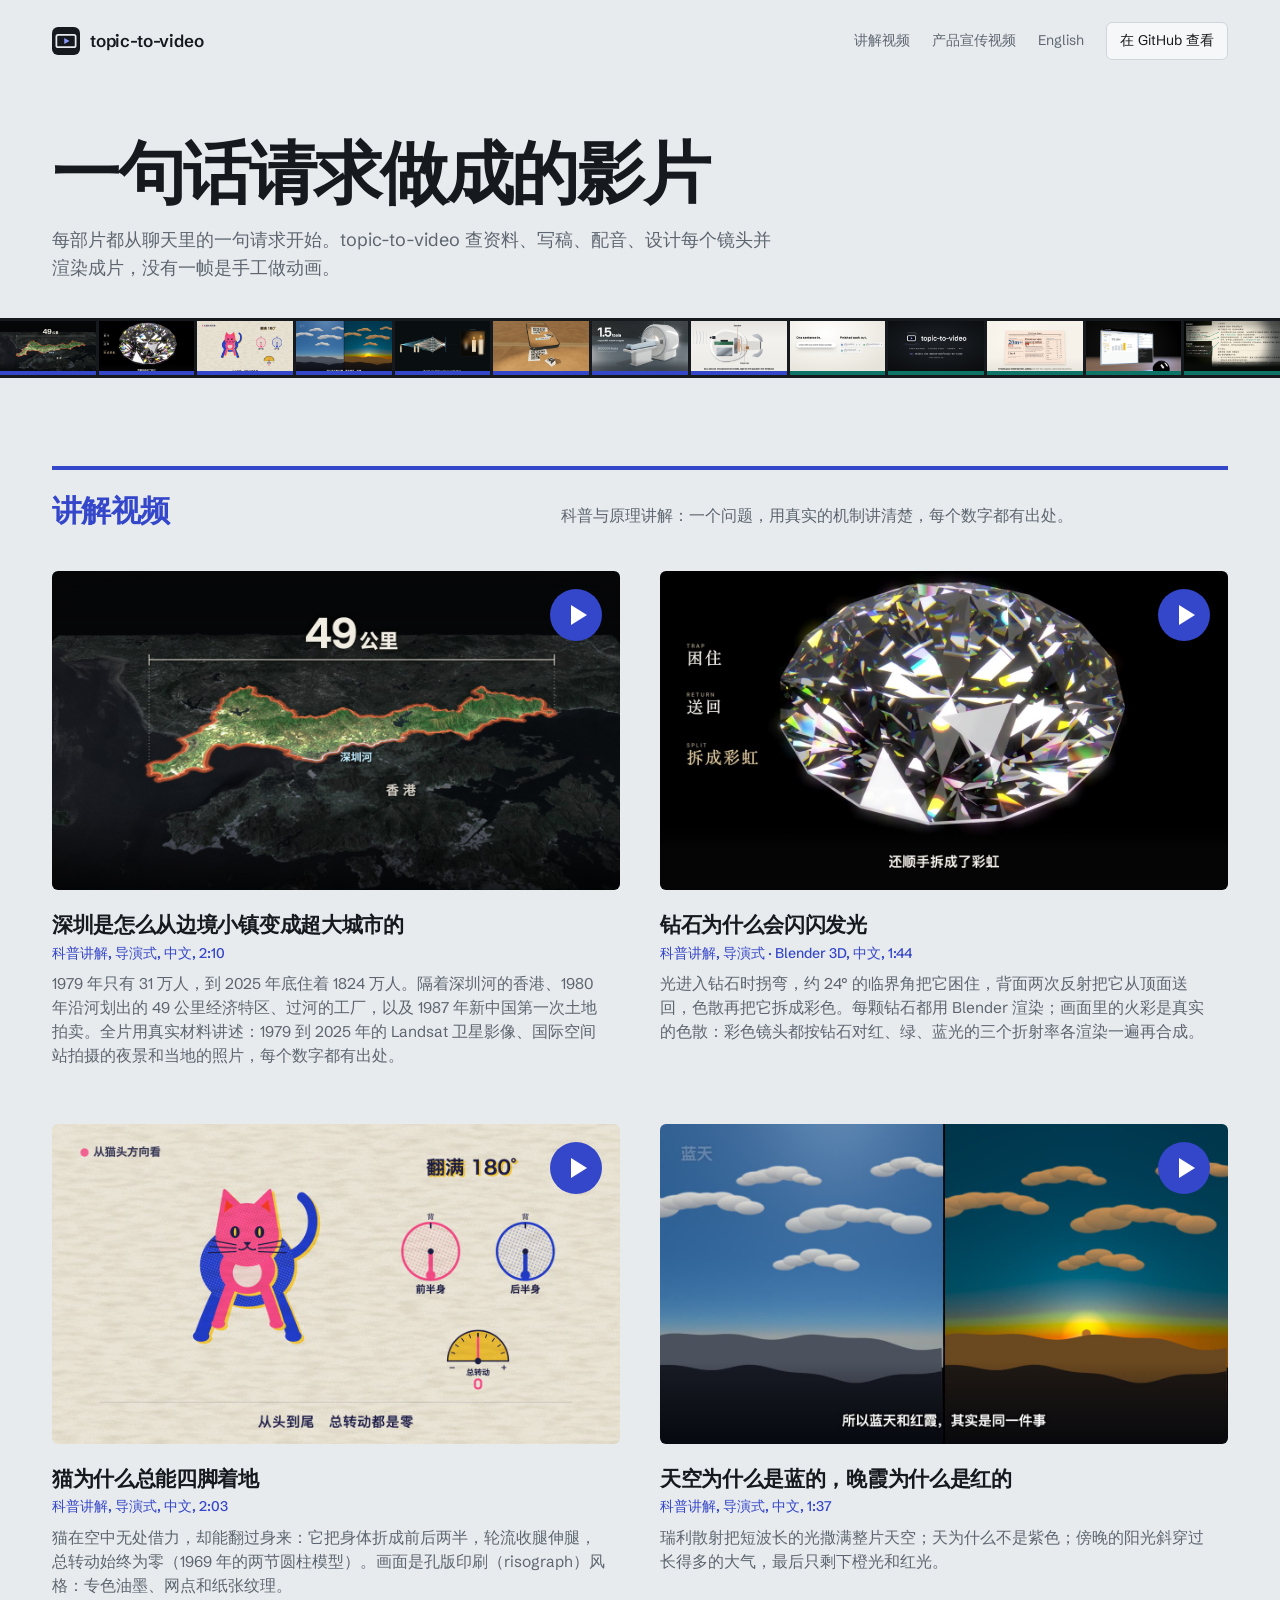
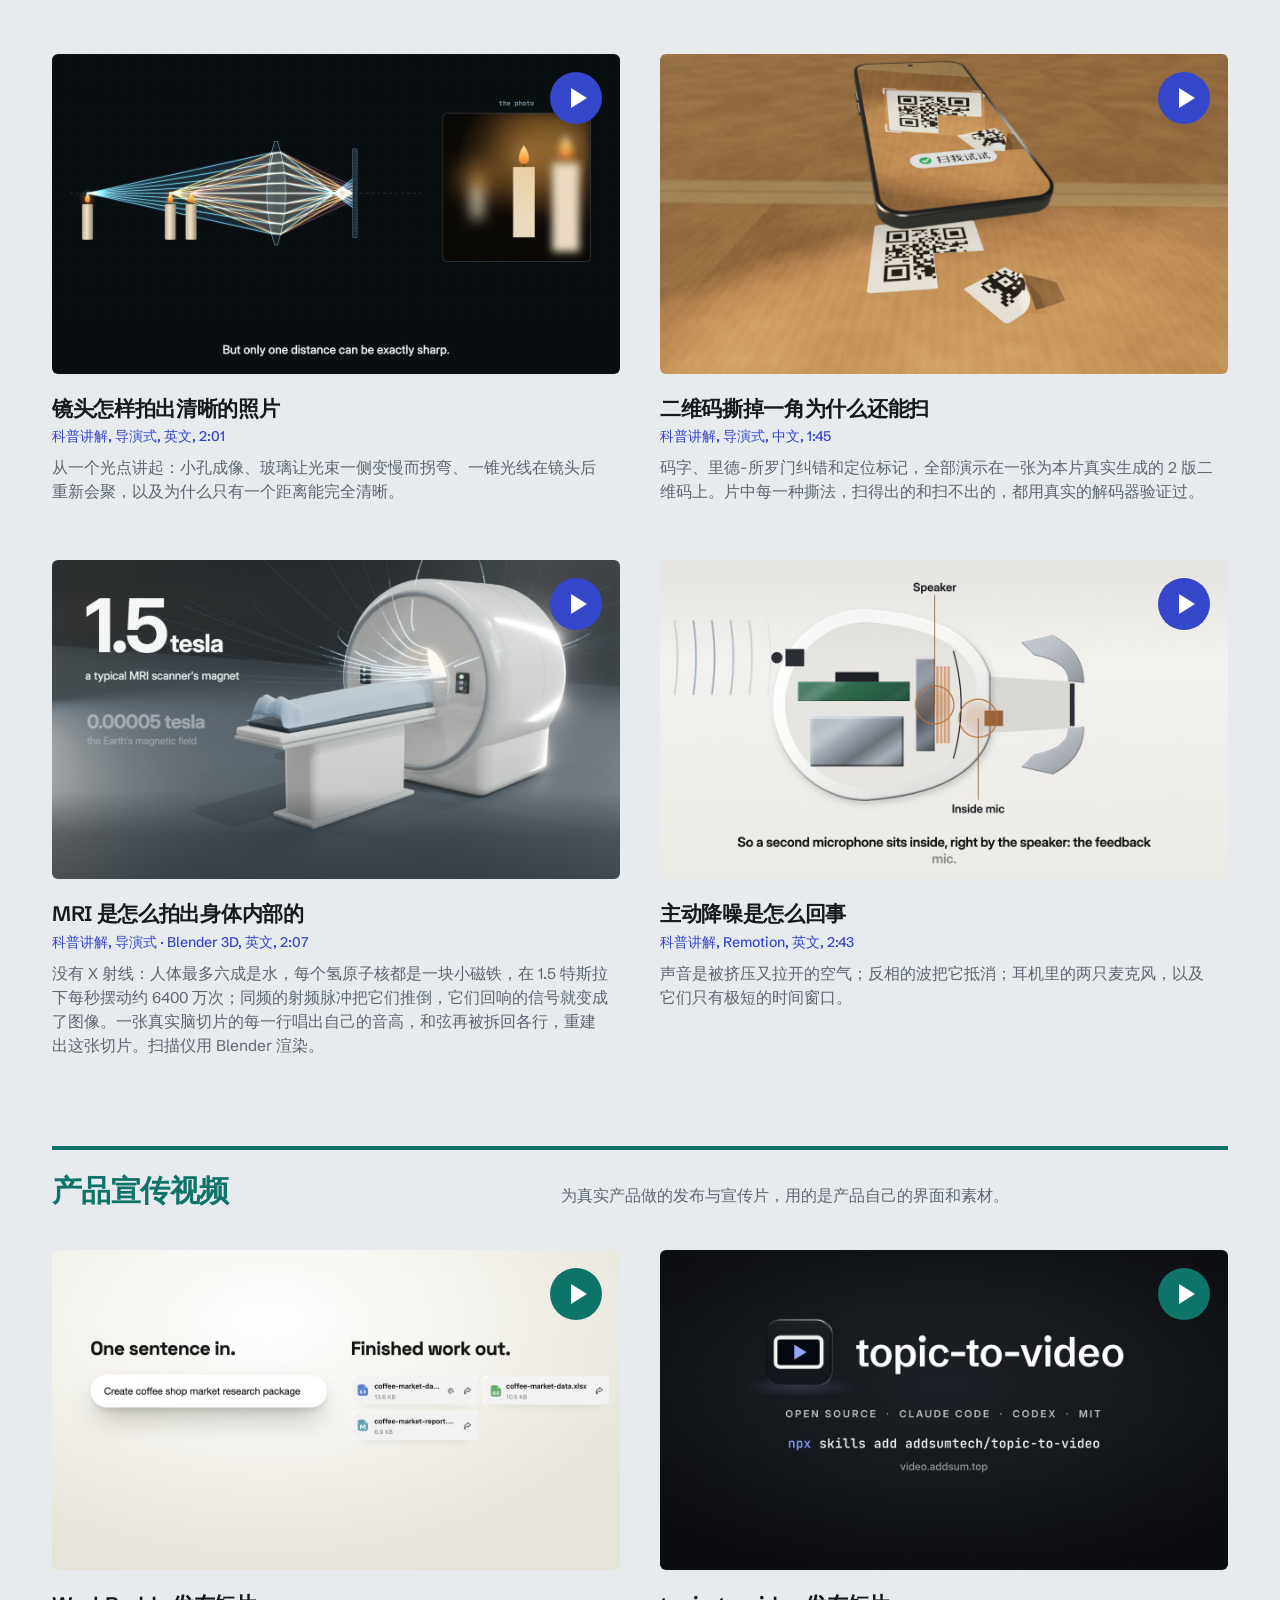
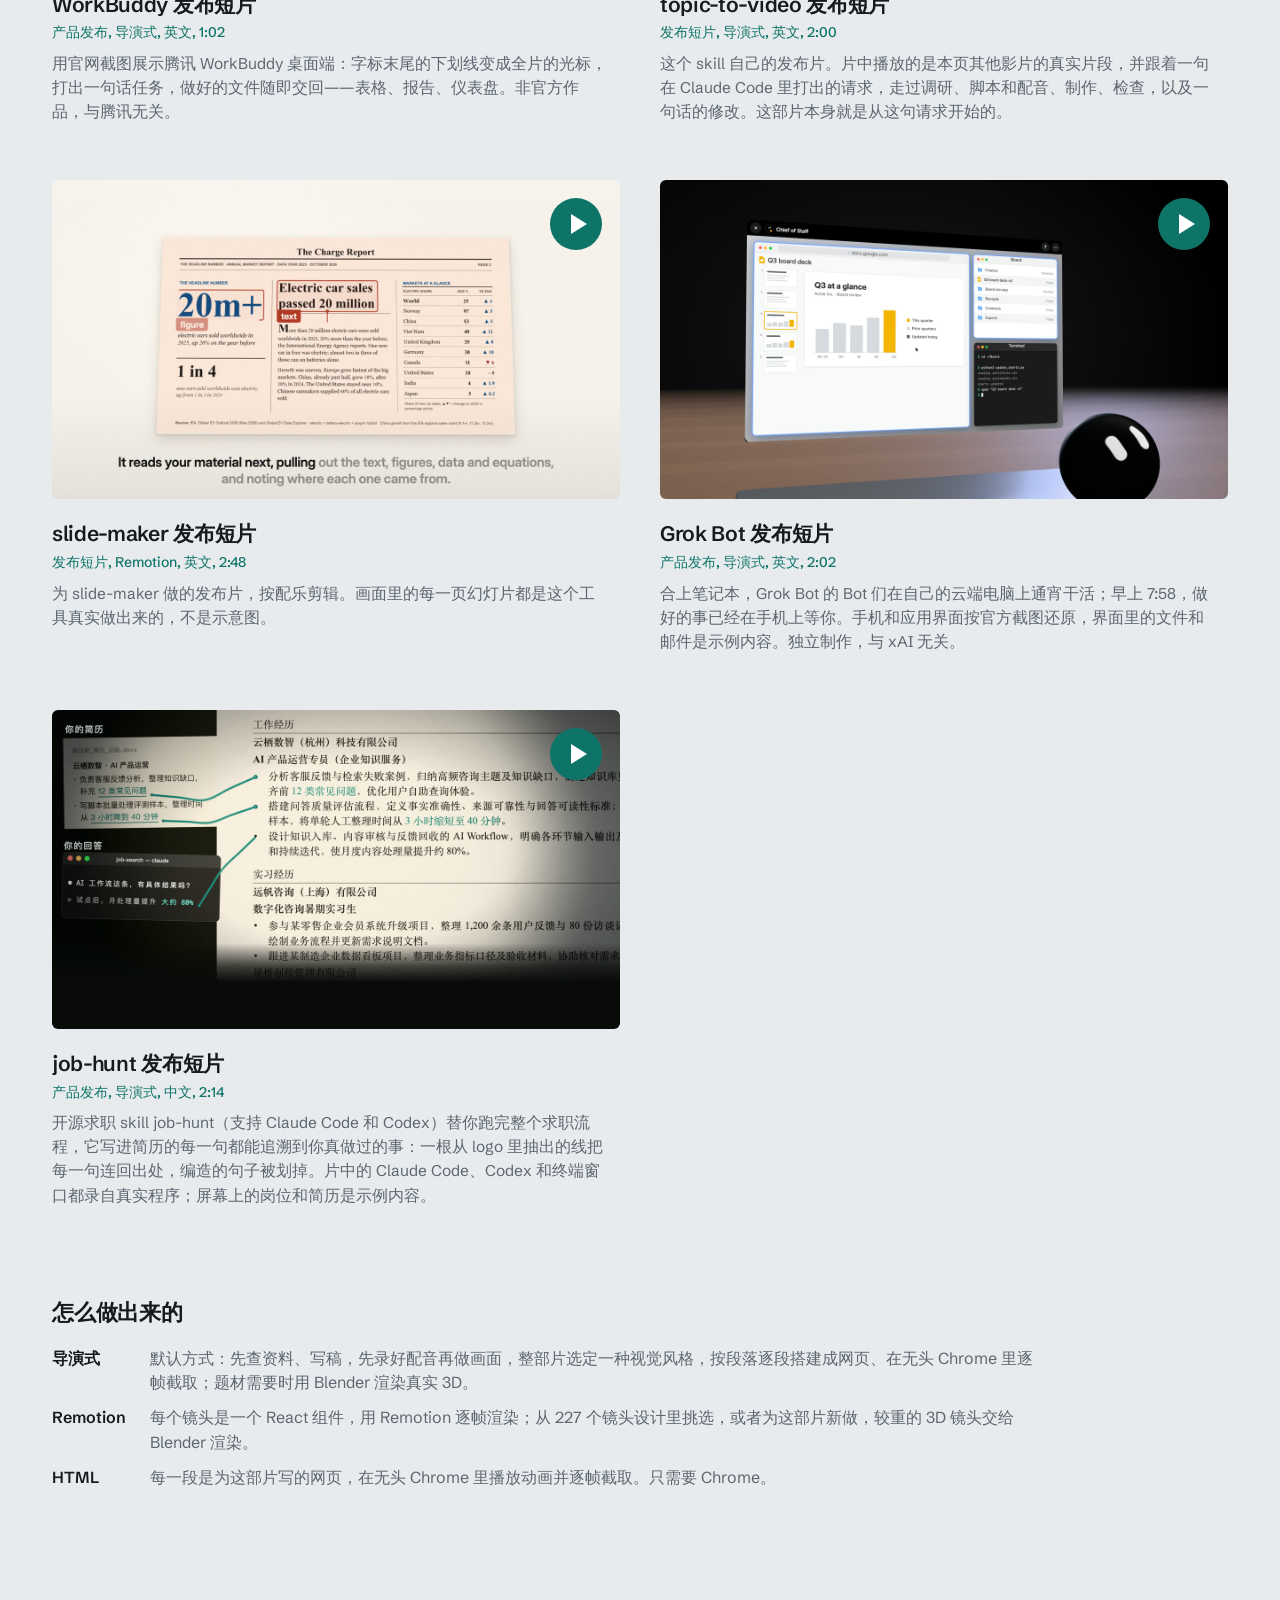
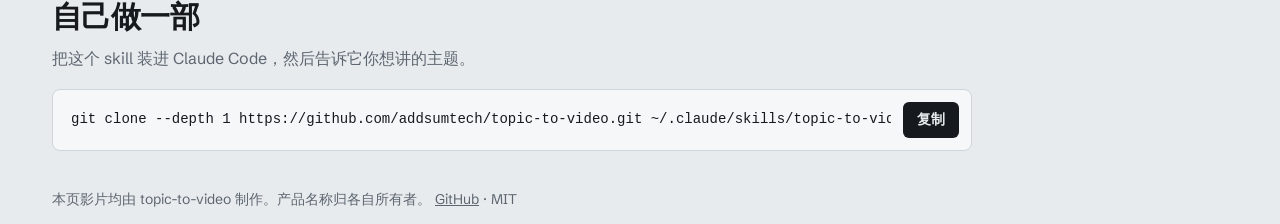
==== commit b9ec2e55: "Shenzhen explainer: a border town to a megacity, told with real satellite images 310,000 people in 1" ====
--- a/cn/index.html
+++ b/cn/index.html
@@ -4,14 +4,14 @@
 <meta charset="utf-8">
 <meta name="viewport" content="width=device-width, initial-scale=1">
 <title>topic-to-video 影片集</title>
-<meta name="description" content="topic-to-video 做的十二部短片。它是一个把任意主题做成配音讲解视频的 AI skill。">
+<meta name="description" content="topic-to-video 做的十三部短片。它是一个把任意主题做成配音讲解视频的 AI skill。">
 <link rel="canonical" href="https://video.addsum.top/cn/">
 <link rel="alternate" hreflang="en" href="https://video.addsum.top/">
 <link rel="alternate" hreflang="zh-CN" href="https://video.addsum.top/cn/">
 <meta property="og:type" content="website">
 <meta property="og:title" content="topic-to-video 影片集">
-<meta property="og:description" content="topic-to-video 做的十二部短片。它是一个把任意主题做成配音讲解视频的 AI skill。">
-<meta property="og:image" content="https://video.addsum.top/posters/diamond-sparkle-3d.jpg?v=61339767">
+<meta property="og:description" content="topic-to-video 做的十三部短片。它是一个把任意主题做成配音讲解视频的 AI skill。">
+<meta property="og:image" content="https://video.addsum.top/posters/shenzhen-border-town.jpg?v=d1630d3c">
 <meta name="twitter:card" content="summary_large_image">
 <link rel="icon" href="../favicon.svg" type="image/svg+xml">
 <link rel="preconnect" href="https://fonts.googleapis.com">
@@ -33,7 +33,8 @@
     <h1>一句话请求做成的影片</h1>
     <p class="lede">每部片都从聊天里的一句请求开始。topic-to-video 查资料、写稿、配音、设计每个镜头并渲染成片，没有一帧是手工做动画。</p>
   </div>
-  <nav class="strip" aria-label="Films" style="--n: 12"><a class="frame explainer" href="#diamond-sparkle-3d" data-film="diamond-sparkle-3d" aria-label="播放: 钻石为什么会闪闪发光"><img src="../posters/diamond-sparkle-3d.jpg?v=61339767" alt="" width="1280" height="720" loading="eager"></a>
+  <nav class="strip" aria-label="Films" style="--n: 13"><a class="frame explainer" href="#shenzhen-border-town" data-film="shenzhen-border-town" aria-label="播放: 深圳是怎么从边境小镇变成超大城市的"><img src="../posters/shenzhen-border-town.jpg?v=d1630d3c" alt="" width="1280" height="720" loading="eager"></a>
+<a class="frame explainer" href="#diamond-sparkle-3d" data-film="diamond-sparkle-3d" aria-label="播放: 钻石为什么会闪闪发光"><img src="../posters/diamond-sparkle-3d.jpg?v=61339767" alt="" width="1280" height="720" loading="eager"></a>
 <a class="frame explainer" href="#falling-cat" data-film="falling-cat" aria-label="播放: 猫为什么总能四脚着地"><img src="../posters/falling-cat.jpg?v=310fdbe5" alt="" width="1280" height="720" loading="eager"></a>
 <a class="frame explainer" href="#sky-blue-sunset" data-film="sky-blue-sunset" aria-label="播放: 天空为什么是蓝的，晚霞为什么是红的"><img src="../posters/sky-blue-sunset.jpg?v=2c7e1d2c" alt="" width="1280" height="720" loading="eager"></a>
 <a class="frame explainer" href="#camera-lens" data-film="camera-lens" aria-label="播放: 镜头怎样拍出清晰的照片"><img src="../posters/camera-lens.jpg?v=a3ba185c" alt="" width="1280" height="720" loading="eager"></a>
@@ -45,7 +46,7 @@
 <a class="frame product" href="#slide-maker-promo" data-film="slide-maker-promo" aria-label="播放: slide-maker 发布短片"><img src="../posters/slide-maker-promo.jpg?v=3827391f" alt="" width="1280" height="720" loading="eager"></a>
 <a class="frame product" href="#grok-bot-explainer" data-film="grok-bot-explainer" aria-label="播放: Grok Bot 发布短片"><img src="../posters/grok-bot-explainer.jpg?v=2e505055" alt="" width="1280" height="720" loading="eager"></a>
 <a class="frame product" href="#job-hunt-promo" data-film="job-hunt-promo" aria-label="播放: job-hunt 发布短片"><img src="../posters/job-hunt-promo.jpg?v=38662429" alt="" width="1280" height="720" loading="eager"></a></nav>
-  <div class="wrap"><section class="tier explainer" id="explainer" aria-labelledby="explainer-h"><div class="tier-head"><h2 id="explainer-h">讲解视频</h2><p>科普与原理讲解：一个问题，用真实的机制讲清楚，每个数字都有出处。</p></div><div class="films"><article class="film" id="diamond-sparkle-3d"><button class="poster" type="button" data-film="diamond-sparkle-3d" aria-label="播放: 钻石为什么会闪闪发光"><img src="../posters/diamond-sparkle-3d.jpg?v=61339767" alt="" width="1280" height="720" loading="lazy"><span class="play" aria-hidden="true"></span></button><h3>钻石为什么会闪闪发光</h3><p class="meta">科普讲解, 导演式 · Blender 3D, 中文, 1:44</p><p class="note">光进入钻石时拐弯，约 24° 的临界角把它困住，背面两次反射把它从顶面送回，色散再把它拆成彩色。每颗钻石都用 Blender 渲染；画面里的火彩是真实的色散：彩色镜头都按钻石对红、绿、蓝光的三个折射率各渲染一遍再合成。</p></article><article class="film" id="falling-cat"><button class="poster" type="button" data-film="falling-cat" aria-label="播放: 猫为什么总能四脚着地"><img src="../posters/falling-cat.jpg?v=310fdbe5" alt="" width="1280" height="720" loading="lazy"><span class="play" aria-hidden="true"></span></button><h3>猫为什么总能四脚着地</h3><p class="meta">科普讲解, 导演式, 中文, 2:03</p><p class="note">猫在空中无处借力，却能翻过身来：它把身体折成前后两半，轮流收腿伸腿，总转动始终为零（1969 年的两节圆柱模型）。画面是孔版印刷（risograph）风格：专色油墨、网点和纸张纹理。</p></article><article class="film" id="sky-blue-sunset"><button class="poster" type="button" data-film="sky-blue-sunset" aria-label="播放: 天空为什么是蓝的，晚霞为什么是红的"><img src="../posters/sky-blue-sunset.jpg?v=2c7e1d2c" alt="" width="1280" height="720" loading="lazy"><span class="play" aria-hidden="true"></span></button><h3>天空为什么是蓝的，晚霞为什么是红的</h3><p class="meta">科普讲解, 导演式, 中文, 1:37</p><p class="note">瑞利散射把短波长的光撒满整片天空；天为什么不是紫色；傍晚的阳光斜穿过长得多的大气，最后只剩下橙光和红光。</p></article><article class="film" id="camera-lens"><button class="poster" type="button" data-film="camera-lens" aria-label="播放: 镜头怎样拍出清晰的照片"><img src="../posters/camera-lens.jpg?v=a3ba185c" alt="" width="1280" height="720" loading="lazy"><span class="play" aria-hidden="true"></span></button><h3>镜头怎样拍出清晰的照片</h3><p class="meta">科普讲解, 导演式, 英文, 2:01</p><p class="note">从一个光点讲起：小孔成像、玻璃让光束一侧变慢而拐弯、一锥光线在镜头后重新会聚，以及为什么只有一个距离能完全清晰。</p></article><article class="film" id="qr-torn-corner"><button class="poster" type="button" data-film="qr-torn-corner" aria-label="播放: 二维码撕掉一角为什么还能扫"><img src="../posters/qr-torn-corner.jpg?v=4c7e39ed" alt="" width="1280" height="720" loading="lazy"><span class="play" aria-hidden="true"></span></button><h3>二维码撕掉一角为什么还能扫</h3><p class="meta">科普讲解, 导演式, 中文, 1:45</p><p class="note">码字、里德-所罗门纠错和定位标记，全部演示在一张为本片真实生成的 2 版二维码上。片中每一种撕法，扫得出的和扫不出的，都用真实的解码器验证过。</p></article><article class="film" id="mri-explainer"><button class="poster" type="button" data-film="mri-explainer" aria-label="播放: MRI 是怎么拍出身体内部的"><img src="../posters/mri-explainer.jpg?v=e1149588" alt="" width="1280" height="720" loading="lazy"><span class="play" aria-hidden="true"></span></button><h3>MRI 是怎么拍出身体内部的</h3><p class="meta">科普讲解, 导演式 · Blender 3D, 英文, 2:07</p><p class="note">没有 X 射线：人体最多六成是水，每个氢原子核都是一块小磁铁，在 1.5 特斯拉下每秒摆动约 6400 万次；同频的射频脉冲把它们推倒，它们回响的信号就变成了图像。一张真实脑切片的每一行唱出自己的音高，和弦再被拆回各行，重建出这张切片。扫描仪用 Blender 渲染。</p></article><article class="film" id="anc-headphones"><button class="poster" type="button" data-film="anc-headphones" aria-label="播放: 主动降噪是怎么回事"><img src="../posters/anc-headphones.jpg?v=d0423178" alt="" width="1280" height="720" loading="lazy"><span class="play" aria-hidden="true"></span></button><h3>主动降噪是怎么回事</h3><p class="meta">科普讲解, Remotion, 英文, 2:43</p><p class="note">声音是被挤压又拉开的空气；反相的波把它抵消；耳机里的两只麦克风，以及它们只有极短的时间窗口。</p></article></div></section><section class="tier product" id="product" aria-labelledby="product-h"><div class="tier-head"><h2 id="product-h">产品宣传视频</h2><p>为真实产品做的发布与宣传片，用的是产品自己的界面和素材。</p></div><div class="films"><article class="film" id="workbuddy-promo"><button class="poster" type="button" data-film="workbuddy-promo" aria-label="播放: WorkBuddy 发布短片"><img src="../posters/workbuddy-promo.jpg?v=80ecd85a" alt="" width="1280" height="720" loading="lazy"><span class="play" aria-hidden="true"></span></button><h3>WorkBuddy 发布短片</h3><p class="meta">产品发布, 导演式, 英文, 1:02</p><p class="note">用官网截图展示腾讯 WorkBuddy 桌面端：字标末尾的下划线变成全片的光标，打出一句话任务，做好的文件随即交回——表格、报告、仪表盘。非官方作品，与腾讯无关。</p></article><article class="film" id="topic-to-video-promo"><button class="poster" type="button" data-film="topic-to-video-promo" aria-label="播放: topic-to-video 发布短片"><img src="../posters/topic-to-video-promo.jpg?v=ef1e4c8d" alt="" width="1280" height="720" loading="lazy"><span class="play" aria-hidden="true"></span></button><h3>topic-to-video 发布短片</h3><p class="meta">发布短片, 导演式, 英文, 2:00</p><p class="note">这个 skill 自己的发布片。片中播放的是本页其他影片的真实片段，并跟着一句在 Claude Code 里打出的请求，走过调研、脚本和配音、制作、检查，以及一句话的修改。这部片本身就是从这句请求开始的。</p></article><article class="film" id="slide-maker-promo"><button class="poster" type="button" data-film="slide-maker-promo" aria-label="播放: slide-maker 发布短片"><img src="../posters/slide-maker-promo.jpg?v=3827391f" alt="" width="1280" height="720" loading="lazy"><span class="play" aria-hidden="true"></span></button><h3>slide-maker 发布短片</h3><p class="meta">发布短片, Remotion, 英文, 2:48</p><p class="note">为 slide-maker 做的发布片，按配乐剪辑。画面里的每一页幻灯片都是这个工具真实做出来的，不是示意图。</p></article><article class="film" id="grok-bot-explainer"><button class="poster" type="button" data-film="grok-bot-explainer" aria-label="播放: Grok Bot 发布短片"><img src="../posters/grok-bot-explainer.jpg?v=2e505055" alt="" width="1280" height="720" loading="lazy"><span class="play" aria-hidden="true"></span></button><h3>Grok Bot 发布短片</h3><p class="meta">产品发布, 导演式, 英文, 2:02</p><p class="note">合上笔记本，Grok Bot 的 Bot 们在自己的云端电脑上通宵干活；早上 7:58，做好的事已经在手机上等你。手机和应用界面按官方截图还原，界面里的文件和邮件是示例内容。独立制作，与 xAI 无关。</p></article><article class="film" id="job-hunt-promo"><button class="poster" type="button" data-film="job-hunt-promo" aria-label="播放: job-hunt 发布短片"><img src="../posters/job-hunt-promo.jpg?v=38662429" alt="" width="1280" height="720" loading="lazy"><span class="play" aria-hidden="true"></span></button><h3>job-hunt 发布短片</h3><p class="meta">产品发布, 导演式, 中文, 2:14</p><p class="note">开源求职 skill job-hunt（支持 Claude Code 和 Codex）替你跑完整个求职流程，它写进简历的每一句都能追溯到你真做过的事：一根从 logo 里抽出的线把每一句连回出处，编造的句子被划掉。片中的 Claude Code、Codex 和终端窗口都录自真实程序；屏幕上的岗位和简历是示例内容。</p></article></div></section></div>
+  <div class="wrap"><section class="tier explainer" id="explainer" aria-labelledby="explainer-h"><div class="tier-head"><h2 id="explainer-h">讲解视频</h2><p>科普与原理讲解：一个问题，用真实的机制讲清楚，每个数字都有出处。</p></div><div class="films"><article class="film" id="shenzhen-border-town"><button class="poster" type="button" data-film="shenzhen-border-town" aria-label="播放: 深圳是怎么从边境小镇变成超大城市的"><img src="../posters/shenzhen-border-town.jpg?v=d1630d3c" alt="" width="1280" height="720" loading="lazy"><span class="play" aria-hidden="true"></span></button><h3>深圳是怎么从边境小镇变成超大城市的</h3><p class="meta">科普讲解, 导演式, 中文, 2:10</p><p class="note">1979 年只有 31 万人，到 2025 年底住着 1824 万人。隔着深圳河的香港、1980 年沿河划出的 49 公里经济特区、过河的工厂，以及 1987 年新中国第一次土地拍卖。全片用真实材料讲述：1979 到 2025 年的 Landsat 卫星影像、国际空间站拍摄的夜景和当地的照片，每个数字都有出处。</p></article><article class="film" id="diamond-sparkle-3d"><button class="poster" type="button" data-film="diamond-sparkle-3d" aria-label="播放: 钻石为什么会闪闪发光"><img src="../posters/diamond-sparkle-3d.jpg?v=61339767" alt="" width="1280" height="720" loading="lazy"><span class="play" aria-hidden="true"></span></button><h3>钻石为什么会闪闪发光</h3><p class="meta">科普讲解, 导演式 · Blender 3D, 中文, 1:44</p><p class="note">光进入钻石时拐弯，约 24° 的临界角把它困住，背面两次反射把它从顶面送回，色散再把它拆成彩色。每颗钻石都用 Blender 渲染；画面里的火彩是真实的色散：彩色镜头都按钻石对红、绿、蓝光的三个折射率各渲染一遍再合成。</p></article><article class="film" id="falling-cat"><button class="poster" type="button" data-film="falling-cat" aria-label="播放: 猫为什么总能四脚着地"><img src="../posters/falling-cat.jpg?v=310fdbe5" alt="" width="1280" height="720" loading="lazy"><span class="play" aria-hidden="true"></span></button><h3>猫为什么总能四脚着地</h3><p class="meta">科普讲解, 导演式, 中文, 2:03</p><p class="note">猫在空中无处借力，却能翻过身来：它把身体折成前后两半，轮流收腿伸腿，总转动始终为零（1969 年的两节圆柱模型）。画面是孔版印刷（risograph）风格：专色油墨、网点和纸张纹理。</p></article><article class="film" id="sky-blue-sunset"><button class="poster" type="button" data-film="sky-blue-sunset" aria-label="播放: 天空为什么是蓝的，晚霞为什么是红的"><img src="../posters/sky-blue-sunset.jpg?v=2c7e1d2c" alt="" width="1280" height="720" loading="lazy"><span class="play" aria-hidden="true"></span></button><h3>天空为什么是蓝的，晚霞为什么是红的</h3><p class="meta">科普讲解, 导演式, 中文, 1:37</p><p class="note">瑞利散射把短波长的光撒满整片天空；天为什么不是紫色；傍晚的阳光斜穿过长得多的大气，最后只剩下橙光和红光。</p></article><article class="film" id="camera-lens"><button class="poster" type="button" data-film="camera-lens" aria-label="播放: 镜头怎样拍出清晰的照片"><img src="../posters/camera-lens.jpg?v=a3ba185c" alt="" width="1280" height="720" loading="lazy"><span class="play" aria-hidden="true"></span></button><h3>镜头怎样拍出清晰的照片</h3><p class="meta">科普讲解, 导演式, 英文, 2:01</p><p class="note">从一个光点讲起：小孔成像、玻璃让光束一侧变慢而拐弯、一锥光线在镜头后重新会聚，以及为什么只有一个距离能完全清晰。</p></article><article class="film" id="qr-torn-corner"><button class="poster" type="button" data-film="qr-torn-corner" aria-label="播放: 二维码撕掉一角为什么还能扫"><img src="../posters/qr-torn-corner.jpg?v=4c7e39ed" alt="" width="1280" height="720" loading="lazy"><span class="play" aria-hidden="true"></span></button><h3>二维码撕掉一角为什么还能扫</h3><p class="meta">科普讲解, 导演式, 中文, 1:45</p><p class="note">码字、里德-所罗门纠错和定位标记，全部演示在一张为本片真实生成的 2 版二维码上。片中每一种撕法，扫得出的和扫不出的，都用真实的解码器验证过。</p></article><article class="film" id="mri-explainer"><button class="poster" type="button" data-film="mri-explainer" aria-label="播放: MRI 是怎么拍出身体内部的"><img src="../posters/mri-explainer.jpg?v=e1149588" alt="" width="1280" height="720" loading="lazy"><span class="play" aria-hidden="true"></span></button><h3>MRI 是怎么拍出身体内部的</h3><p class="meta">科普讲解, 导演式 · Blender 3D, 英文, 2:07</p><p class="note">没有 X 射线：人体最多六成是水，每个氢原子核都是一块小磁铁，在 1.5 特斯拉下每秒摆动约 6400 万次；同频的射频脉冲把它们推倒，它们回响的信号就变成了图像。一张真实脑切片的每一行唱出自己的音高，和弦再被拆回各行，重建出这张切片。扫描仪用 Blender 渲染。</p></article><article class="film" id="anc-headphones"><button class="poster" type="button" data-film="anc-headphones" aria-label="播放: 主动降噪是怎么回事"><img src="../posters/anc-headphones.jpg?v=d0423178" alt="" width="1280" height="720" loading="lazy"><span class="play" aria-hidden="true"></span></button><h3>主动降噪是怎么回事</h3><p class="meta">科普讲解, Remotion, 英文, 2:43</p><p class="note">声音是被挤压又拉开的空气；反相的波把它抵消；耳机里的两只麦克风，以及它们只有极短的时间窗口。</p></article></div></section><section class="tier product" id="product" aria-labelledby="product-h"><div class="tier-head"><h2 id="product-h">产品宣传视频</h2><p>为真实产品做的发布与宣传片，用的是产品自己的界面和素材。</p></div><div class="films"><article class="film" id="workbuddy-promo"><button class="poster" type="button" data-film="workbuddy-promo" aria-label="播放: WorkBuddy 发布短片"><img src="../posters/workbuddy-promo.jpg?v=80ecd85a" alt="" width="1280" height="720" loading="lazy"><span class="play" aria-hidden="true"></span></button><h3>WorkBuddy 发布短片</h3><p class="meta">产品发布, 导演式, 英文, 1:02</p><p class="note">用官网截图展示腾讯 WorkBuddy 桌面端：字标末尾的下划线变成全片的光标，打出一句话任务，做好的文件随即交回——表格、报告、仪表盘。非官方作品，与腾讯无关。</p></article><article class="film" id="topic-to-video-promo"><button class="poster" type="button" data-film="topic-to-video-promo" aria-label="播放: topic-to-video 发布短片"><img src="../posters/topic-to-video-promo.jpg?v=ef1e4c8d" alt="" width="1280" height="720" loading="lazy"><span class="play" aria-hidden="true"></span></button><h3>topic-to-video 发布短片</h3><p class="meta">发布短片, 导演式, 英文, 2:00</p><p class="note">这个 skill 自己的发布片。片中播放的是本页其他影片的真实片段，并跟着一句在 Claude Code 里打出的请求，走过调研、脚本和配音、制作、检查，以及一句话的修改。这部片本身就是从这句请求开始的。</p></article><article class="film" id="slide-maker-promo"><button class="poster" type="button" data-film="slide-maker-promo" aria-label="播放: slide-maker 发布短片"><img src="../posters/slide-maker-promo.jpg?v=3827391f" alt="" width="1280" height="720" loading="lazy"><span class="play" aria-hidden="true"></span></button><h3>slide-maker 发布短片</h3><p class="meta">发布短片, Remotion, 英文, 2:48</p><p class="note">为 slide-maker 做的发布片，按配乐剪辑。画面里的每一页幻灯片都是这个工具真实做出来的，不是示意图。</p></article><article class="film" id="grok-bot-explainer"><button class="poster" type="button" data-film="grok-bot-explainer" aria-label="播放: Grok Bot 发布短片"><img src="../posters/grok-bot-explainer.jpg?v=2e505055" alt="" width="1280" height="720" loading="lazy"><span class="play" aria-hidden="true"></span></button><h3>Grok Bot 发布短片</h3><p class="meta">产品发布, 导演式, 英文, 2:02</p><p class="note">合上笔记本，Grok Bot 的 Bot 们在自己的云端电脑上通宵干活；早上 7:58，做好的事已经在手机上等你。手机和应用界面按官方截图还原，界面里的文件和邮件是示例内容。独立制作，与 xAI 无关。</p></article><article class="film" id="job-hunt-promo"><button class="poster" type="button" data-film="job-hunt-promo" aria-label="播放: job-hunt 发布短片"><img src="../posters/job-hunt-promo.jpg?v=38662429" alt="" width="1280" height="720" loading="lazy"><span class="play" aria-hidden="true"></span></button><h3>job-hunt 发布短片</h3><p class="meta">产品发布, 导演式, 中文, 2:14</p><p class="note">开源求职 skill job-hunt（支持 Claude Code 和 Codex）替你跑完整个求职流程，它写进简历的每一句都能追溯到你真做过的事：一根从 logo 里抽出的线把每一句连回出处，编造的句子被划掉。片中的 Claude Code、Codex 和终端窗口都录自真实程序；屏幕上的岗位和简历是示例内容。</p></article></div></section></div>
   <section class="how wrap" aria-labelledby="how-h">
     <h2 id="how-h">怎么做出来的</h2>
     <dl><dt>导演式</dt><dd>默认方式：先查资料、写稿，先录好配音再做画面，整部片选定一种视觉风格，按段落逐段搭建成网页、在无头 Chrome 里逐帧截取；题材需要时用 Blender 渲染真实 3D。</dd><dt>Remotion</dt><dd>每个镜头是一个 React 组件，用 Remotion 逐帧渲染；从 227 个镜头设计里挑选，或者为这部片新做，较重的 3D 镜头交给 Blender 渲染。</dd><dt>HTML</dt><dd>每一段是为这部片写的网页，在无头 Chrome 里播放动画并逐帧截取。只需要 Chrome。</dd></dl>
@@ -62,7 +63,7 @@
   <div class="caption"><h2 id="player-title"></h2><p></p>
   <button type="button" class="close">关闭</button></div>
 </dialog>
-<script>window.FILMS = {"diamond-sparkle-3d": {"title": "钻石为什么会闪闪发光", "note": "光进入钻石时拐弯，约 24° 的临界角把它困住，背面两次反射把它从顶面送回，色散再把它拆成彩色。每颗钻石都用 Blender 渲染；画面里的火彩是真实的色散：彩色镜头都按钻石对红、绿、蓝光的三个折射率各渲染一遍再合成。", "src": "../films/diamond-sparkle-3d.mp4?v=d024de92", "poster": "../posters/diamond-sparkle-3d.jpg?v=61339767"}, "falling-cat": {"title": "猫为什么总能四脚着地", "note": "猫在空中无处借力，却能翻过身来：它把身体折成前后两半，轮流收腿伸腿，总转动始终为零（1969 年的两节圆柱模型）。画面是孔版印刷（risograph）风格：专色油墨、网点和纸张纹理。", "src": "../films/falling-cat.mp4?v=8da2a61b", "poster": "../posters/falling-cat.jpg?v=310fdbe5"}, "sky-blue-sunset": {"title": "天空为什么是蓝的，晚霞为什么是红的", "note": "瑞利散射把短波长的光撒满整片天空；天为什么不是紫色；傍晚的阳光斜穿过长得多的大气，最后只剩下橙光和红光。", "src": "../films/sky-blue-sunset.mp4?v=1abcbdfa", "poster": "../posters/sky-blue-sunset.jpg?v=2c7e1d2c"}, "camera-lens": {"title": "镜头怎样拍出清晰的照片", "note": "从一个光点讲起：小孔成像、玻璃让光束一侧变慢而拐弯、一锥光线在镜头后重新会聚，以及为什么只有一个距离能完全清晰。", "src": "../films/camera-lens.mp4?v=78d76470", "poster": "../posters/camera-lens.jpg?v=a3ba185c"}, "qr-torn-corner": {"title": "二维码撕掉一角为什么还能扫", "note": "码字、里德-所罗门纠错和定位标记，全部演示在一张为本片真实生成的 2 版二维码上。片中每一种撕法，扫得出的和扫不出的，都用真实的解码器验证过。", "src": "../films/qr-torn-corner.mp4?v=53596d59", "poster": "../posters/qr-torn-corner.jpg?v=4c7e39ed"}, "mri-explainer": {"title": "MRI 是怎么拍出身体内部的", "note": "没有 X 射线：人体最多六成是水，每个氢原子核都是一块小磁铁，在 1.5 特斯拉下每秒摆动约 6400 万次；同频的射频脉冲把它们推倒，它们回响的信号就变成了图像。一张真实脑切片的每一行唱出自己的音高，和弦再被拆回各行，重建出这张切片。扫描仪用 Blender 渲染。", "src": "../films/mri-explainer.mp4?v=69eb5b3f", "poster": "../posters/mri-explainer.jpg?v=e1149588"}, "anc-headphones": {"title": "主动降噪是怎么回事", "note": "声音是被挤压又拉开的空气；反相的波把它抵消；耳机里的两只麦克风，以及它们只有极短的时间窗口。", "src": "../films/anc-headphones.mp4?v=1efedce9", "poster": "../posters/anc-headphones.jpg?v=d0423178"}, "workbuddy-promo": {"title": "WorkBuddy 发布短片", "note": "用官网截图展示腾讯 WorkBuddy 桌面端：字标末尾的下划线变成全片的光标，打出一句话任务，做好的文件随即交回——表格、报告、仪表盘。非官方作品，与腾讯无关。", "src": "../films/workbuddy-promo.mp4?v=c67adeae", "poster": "../posters/workbuddy-promo.jpg?v=80ecd85a"}, "topic-to-video-promo": {"title": "topic-to-video 发布短片", "note": "这个 skill 自己的发布片。片中播放的是本页其他影片的真实片段，并跟着一句在 Claude Code 里打出的请求，走过调研、脚本和配音、制作、检查，以及一句话的修改。这部片本身就是从这句请求开始的。", "src": "../films/topic-to-video-promo.mp4?v=ed03a1b8", "poster": "../posters/topic-to-video-promo.jpg?v=ef1e4c8d"}, "slide-maker-promo": {"title": "slide-maker 发布短片", "note": "为 slide-maker 做的发布片，按配乐剪辑。画面里的每一页幻灯片都是这个工具真实做出来的，不是示意图。", "src": "../films/slide-maker-promo.mp4?v=7106f4c9", "poster": "../posters/slide-maker-promo.jpg?v=3827391f"}, "grok-bot-explainer": {"title": "Grok Bot 发布短片", "note": "合上笔记本，Grok Bot 的 Bot 们在自己的云端电脑上通宵干活；早上 7:58，做好的事已经在手机上等你。手机和应用界面按官方截图还原，界面里的文件和邮件是示例内容。独立制作，与 xAI 无关。", "src": "../films/grok-bot-explainer.mp4?v=8d29406d", "poster": "../posters/grok-bot-explainer.jpg?v=2e505055"}, "job-hunt-promo": {"title": "job-hunt 发布短片", "note": "开源求职 skill job-hunt（支持 Claude Code 和 Codex）替你跑完整个求职流程，它写进简历的每一句都能追溯到你真做过的事：一根从 logo 里抽出的线把每一句连回出处，编造的句子被划掉。片中的 Claude Code、Codex 和终端窗口都录自真实程序；屏幕上的岗位和简历是示例内容。", "src": "../films/job-hunt-promo.mp4?v=a214367b", "poster": "../posters/job-hunt-promo.jpg?v=38662429"}};</script>
+<script>window.FILMS = {"shenzhen-border-town": {"title": "深圳是怎么从边境小镇变成超大城市的", "note": "1979 年只有 31 万人，到 2025 年底住着 1824 万人。隔着深圳河的香港、1980 年沿河划出的 49 公里经济特区、过河的工厂，以及 1987 年新中国第一次土地拍卖。全片用真实材料讲述：1979 到 2025 年的 Landsat 卫星影像、国际空间站拍摄的夜景和当地的照片，每个数字都有出处。", "src": "../films/shenzhen-border-town.mp4?v=1897809a", "poster": "../posters/shenzhen-border-town.jpg?v=d1630d3c"}, "diamond-sparkle-3d": {"title": "钻石为什么会闪闪发光", "note": "光进入钻石时拐弯，约 24° 的临界角把它困住，背面两次反射把它从顶面送回，色散再把它拆成彩色。每颗钻石都用 Blender 渲染；画面里的火彩是真实的色散：彩色镜头都按钻石对红、绿、蓝光的三个折射率各渲染一遍再合成。", "src": "../films/diamond-sparkle-3d.mp4?v=d024de92", "poster": "../posters/diamond-sparkle-3d.jpg?v=61339767"}, "falling-cat": {"title": "猫为什么总能四脚着地", "note": "猫在空中无处借力，却能翻过身来：它把身体折成前后两半，轮流收腿伸腿，总转动始终为零（1969 年的两节圆柱模型）。画面是孔版印刷（risograph）风格：专色油墨、网点和纸张纹理。", "src": "../films/falling-cat.mp4?v=8da2a61b", "poster": "../posters/falling-cat.jpg?v=310fdbe5"}, "sky-blue-sunset": {"title": "天空为什么是蓝的，晚霞为什么是红的", "note": "瑞利散射把短波长的光撒满整片天空；天为什么不是紫色；傍晚的阳光斜穿过长得多的大气，最后只剩下橙光和红光。", "src": "../films/sky-blue-sunset.mp4?v=1abcbdfa", "poster": "../posters/sky-blue-sunset.jpg?v=2c7e1d2c"}, "camera-lens": {"title": "镜头怎样拍出清晰的照片", "note": "从一个光点讲起：小孔成像、玻璃让光束一侧变慢而拐弯、一锥光线在镜头后重新会聚，以及为什么只有一个距离能完全清晰。", "src": "../films/camera-lens.mp4?v=78d76470", "poster": "../posters/camera-lens.jpg?v=a3ba185c"}, "qr-torn-corner": {"title": "二维码撕掉一角为什么还能扫", "note": "码字、里德-所罗门纠错和定位标记，全部演示在一张为本片真实生成的 2 版二维码上。片中每一种撕法，扫得出的和扫不出的，都用真实的解码器验证过。", "src": "../films/qr-torn-corner.mp4?v=53596d59", "poster": "../posters/qr-torn-corner.jpg?v=4c7e39ed"}, "mri-explainer": {"title": "MRI 是怎么拍出身体内部的", "note": "没有 X 射线：人体最多六成是水，每个氢原子核都是一块小磁铁，在 1.5 特斯拉下每秒摆动约 6400 万次；同频的射频脉冲把它们推倒，它们回响的信号就变成了图像。一张真实脑切片的每一行唱出自己的音高，和弦再被拆回各行，重建出这张切片。扫描仪用 Blender 渲染。", "src": "../films/mri-explainer.mp4?v=69eb5b3f", "poster": "../posters/mri-explainer.jpg?v=e1149588"}, "anc-headphones": {"title": "主动降噪是怎么回事", "note": "声音是被挤压又拉开的空气；反相的波把它抵消；耳机里的两只麦克风，以及它们只有极短的时间窗口。", "src": "../films/anc-headphones.mp4?v=1efedce9", "poster": "../posters/anc-headphones.jpg?v=d0423178"}, "workbuddy-promo": {"title": "WorkBuddy 发布短片", "note": "用官网截图展示腾讯 WorkBuddy 桌面端：字标末尾的下划线变成全片的光标，打出一句话任务，做好的文件随即交回——表格、报告、仪表盘。非官方作品，与腾讯无关。", "src": "../films/workbuddy-promo.mp4?v=c67adeae", "poster": "../posters/workbuddy-promo.jpg?v=80ecd85a"}, "topic-to-video-promo": {"title": "topic-to-video 发布短片", "note": "这个 skill 自己的发布片。片中播放的是本页其他影片的真实片段，并跟着一句在 Claude Code 里打出的请求，走过调研、脚本和配音、制作、检查，以及一句话的修改。这部片本身就是从这句请求开始的。", "src": "../films/topic-to-video-promo.mp4?v=ed03a1b8", "poster": "../posters/topic-to-video-promo.jpg?v=ef1e4c8d"}, "slide-maker-promo": {"title": "slide-maker 发布短片", "note": "为 slide-maker 做的发布片，按配乐剪辑。画面里的每一页幻灯片都是这个工具真实做出来的，不是示意图。", "src": "../films/slide-maker-promo.mp4?v=7106f4c9", "poster": "../posters/slide-maker-promo.jpg?v=3827391f"}, "grok-bot-explainer": {"title": "Grok Bot 发布短片", "note": "合上笔记本，Grok Bot 的 Bot 们在自己的云端电脑上通宵干活；早上 7:58，做好的事已经在手机上等你。手机和应用界面按官方截图还原，界面里的文件和邮件是示例内容。独立制作，与 xAI 无关。", "src": "../films/grok-bot-explainer.mp4?v=8d29406d", "poster": "../posters/grok-bot-explainer.jpg?v=2e505055"}, "job-hunt-promo": {"title": "job-hunt 发布短片", "note": "开源求职 skill job-hunt（支持 Claude Code 和 Codex）替你跑完整个求职流程，它写进简历的每一句都能追溯到你真做过的事：一根从 logo 里抽出的线把每一句连回出处，编造的句子被划掉。片中的 Claude Code、Codex 和终端窗口都录自真实程序；屏幕上的岗位和简历是示例内容。", "src": "../films/job-hunt-promo.mp4?v=a214367b", "poster": "../posters/job-hunt-promo.jpg?v=38662429"}};</script>
 <script src="../site.js"></script>
 </body>
 </html>
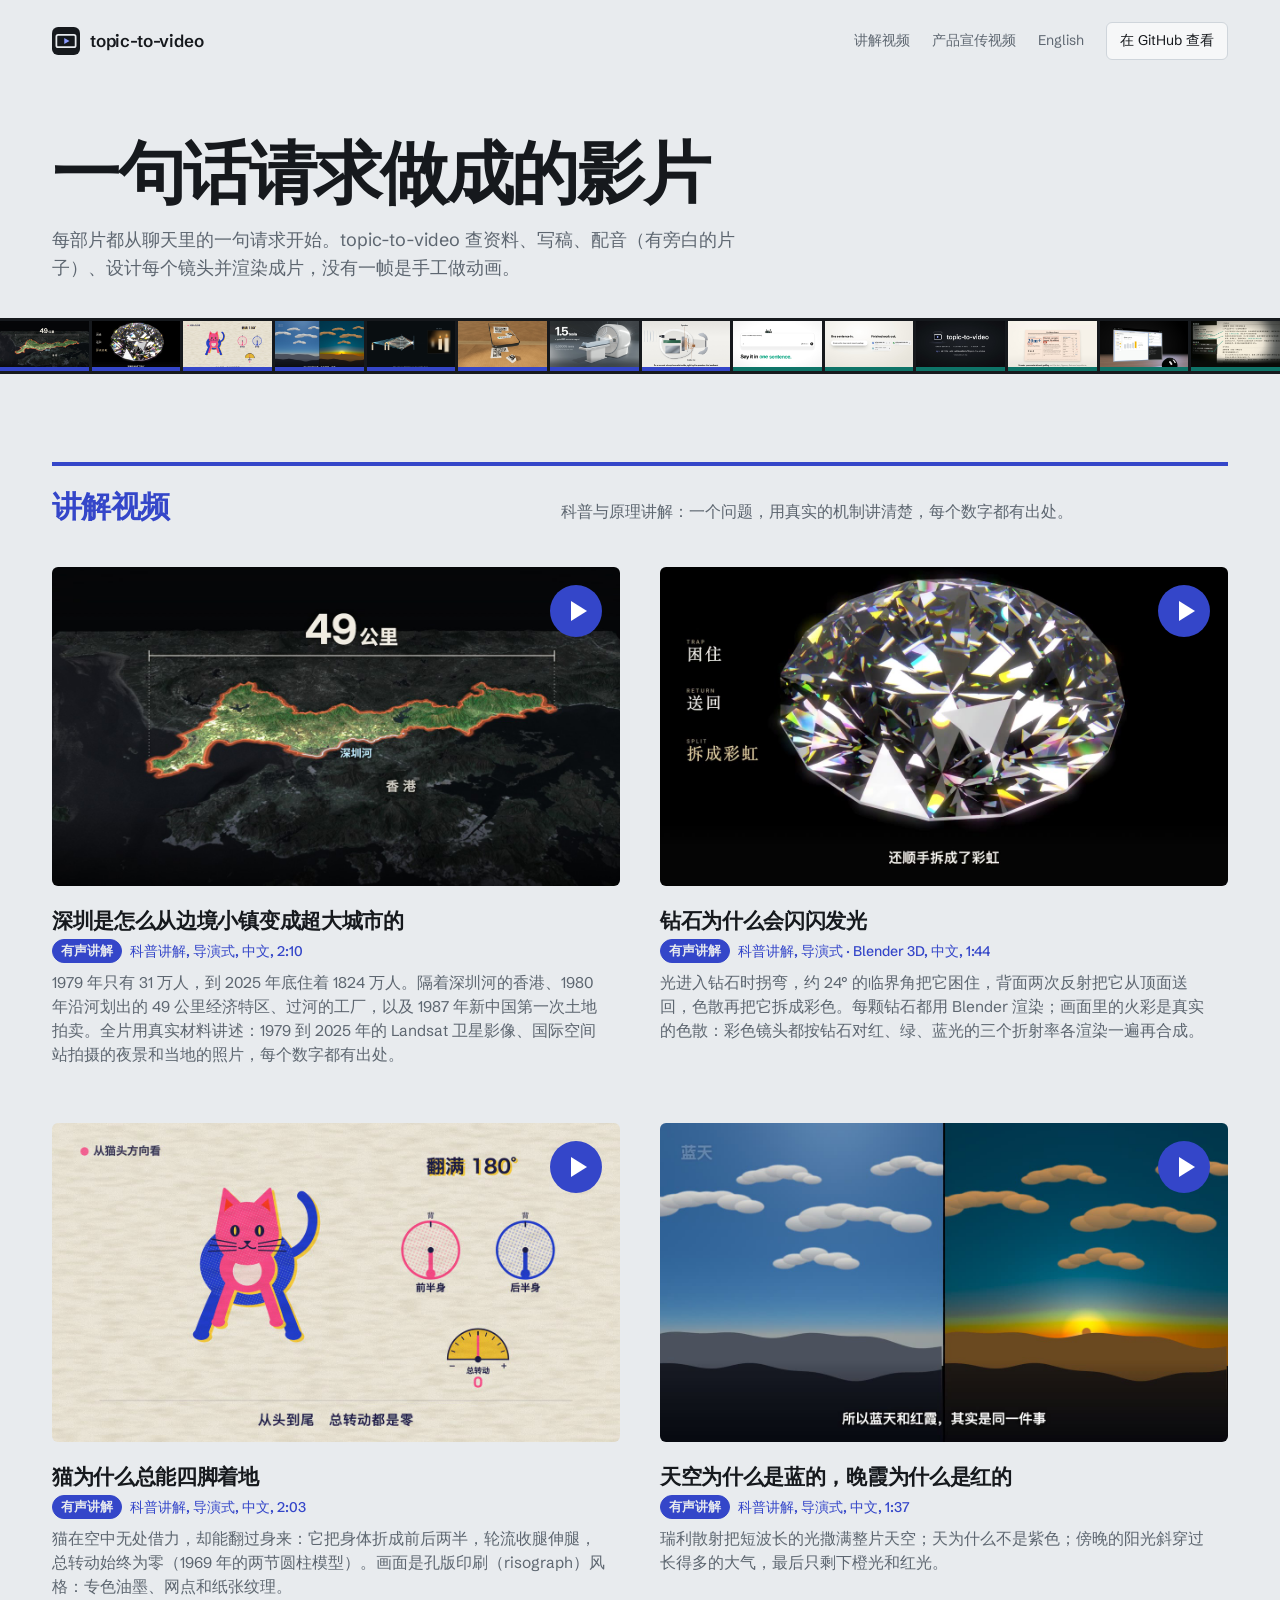
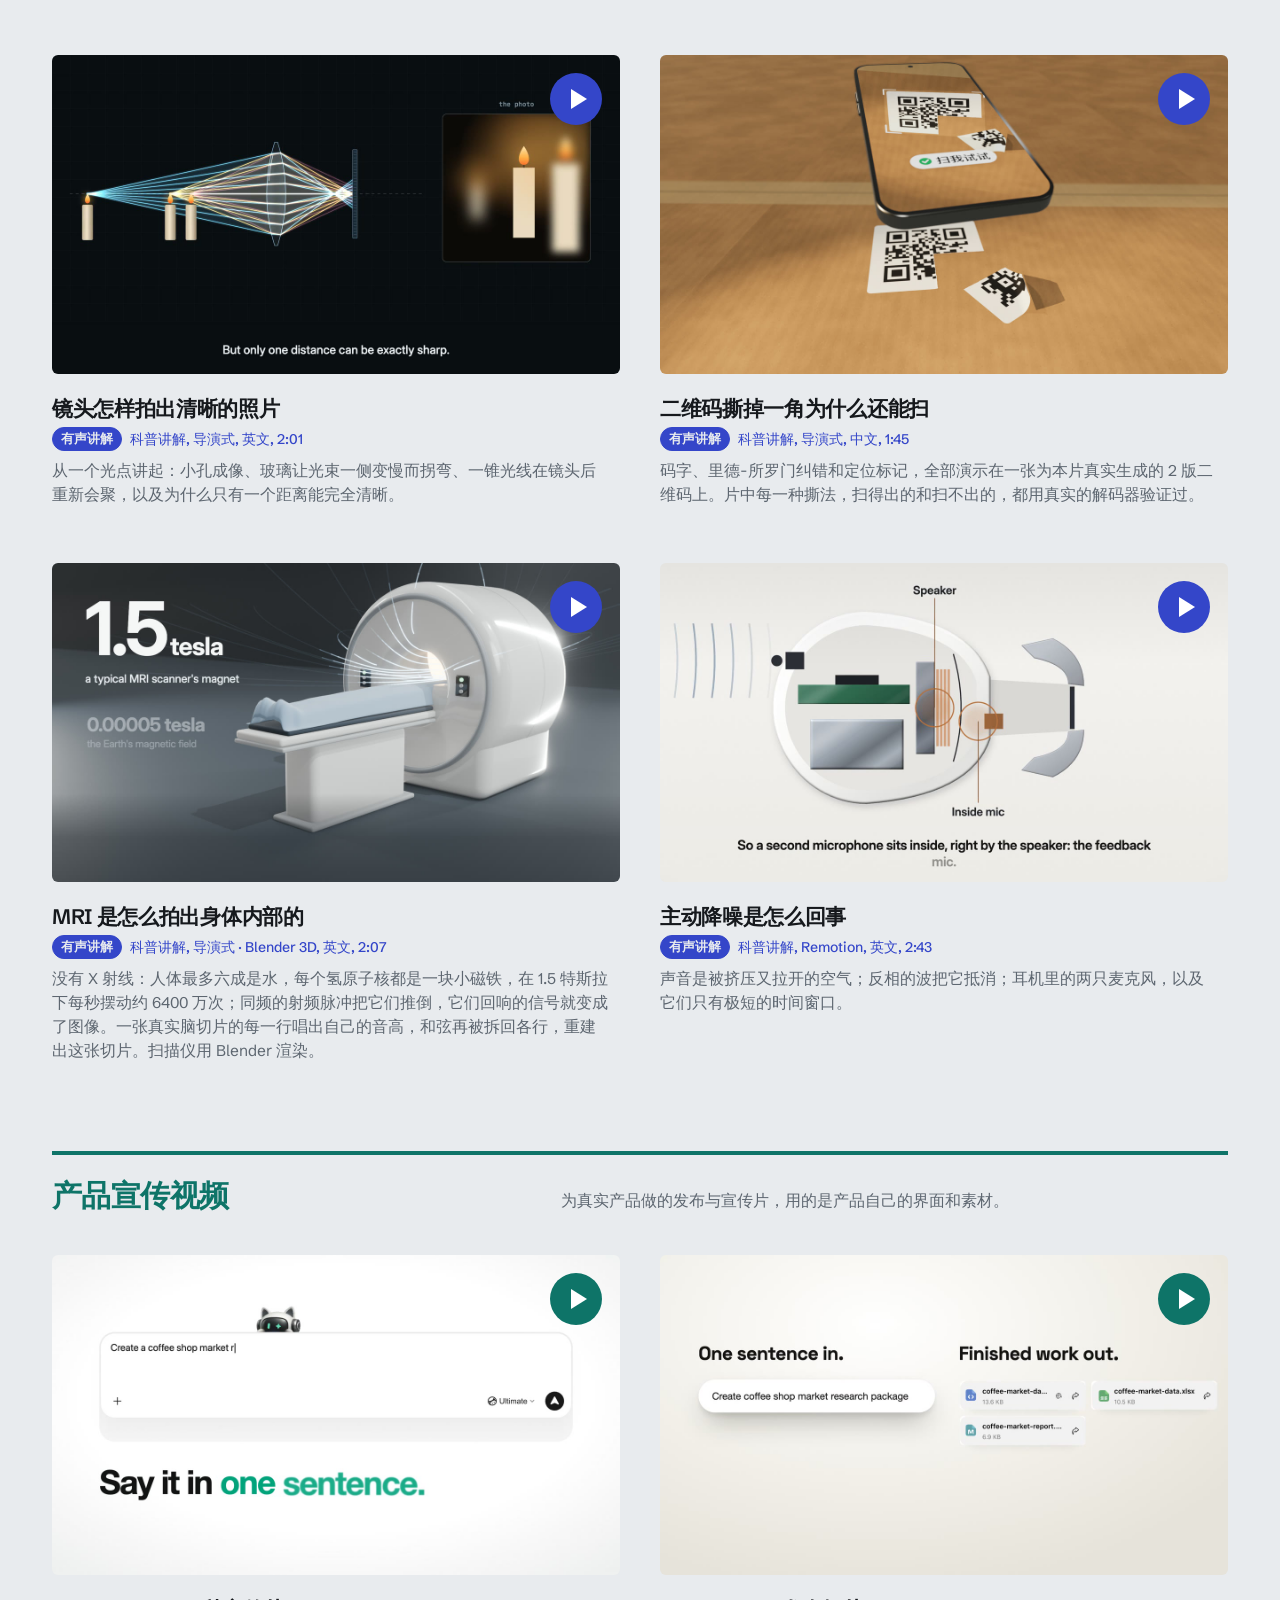
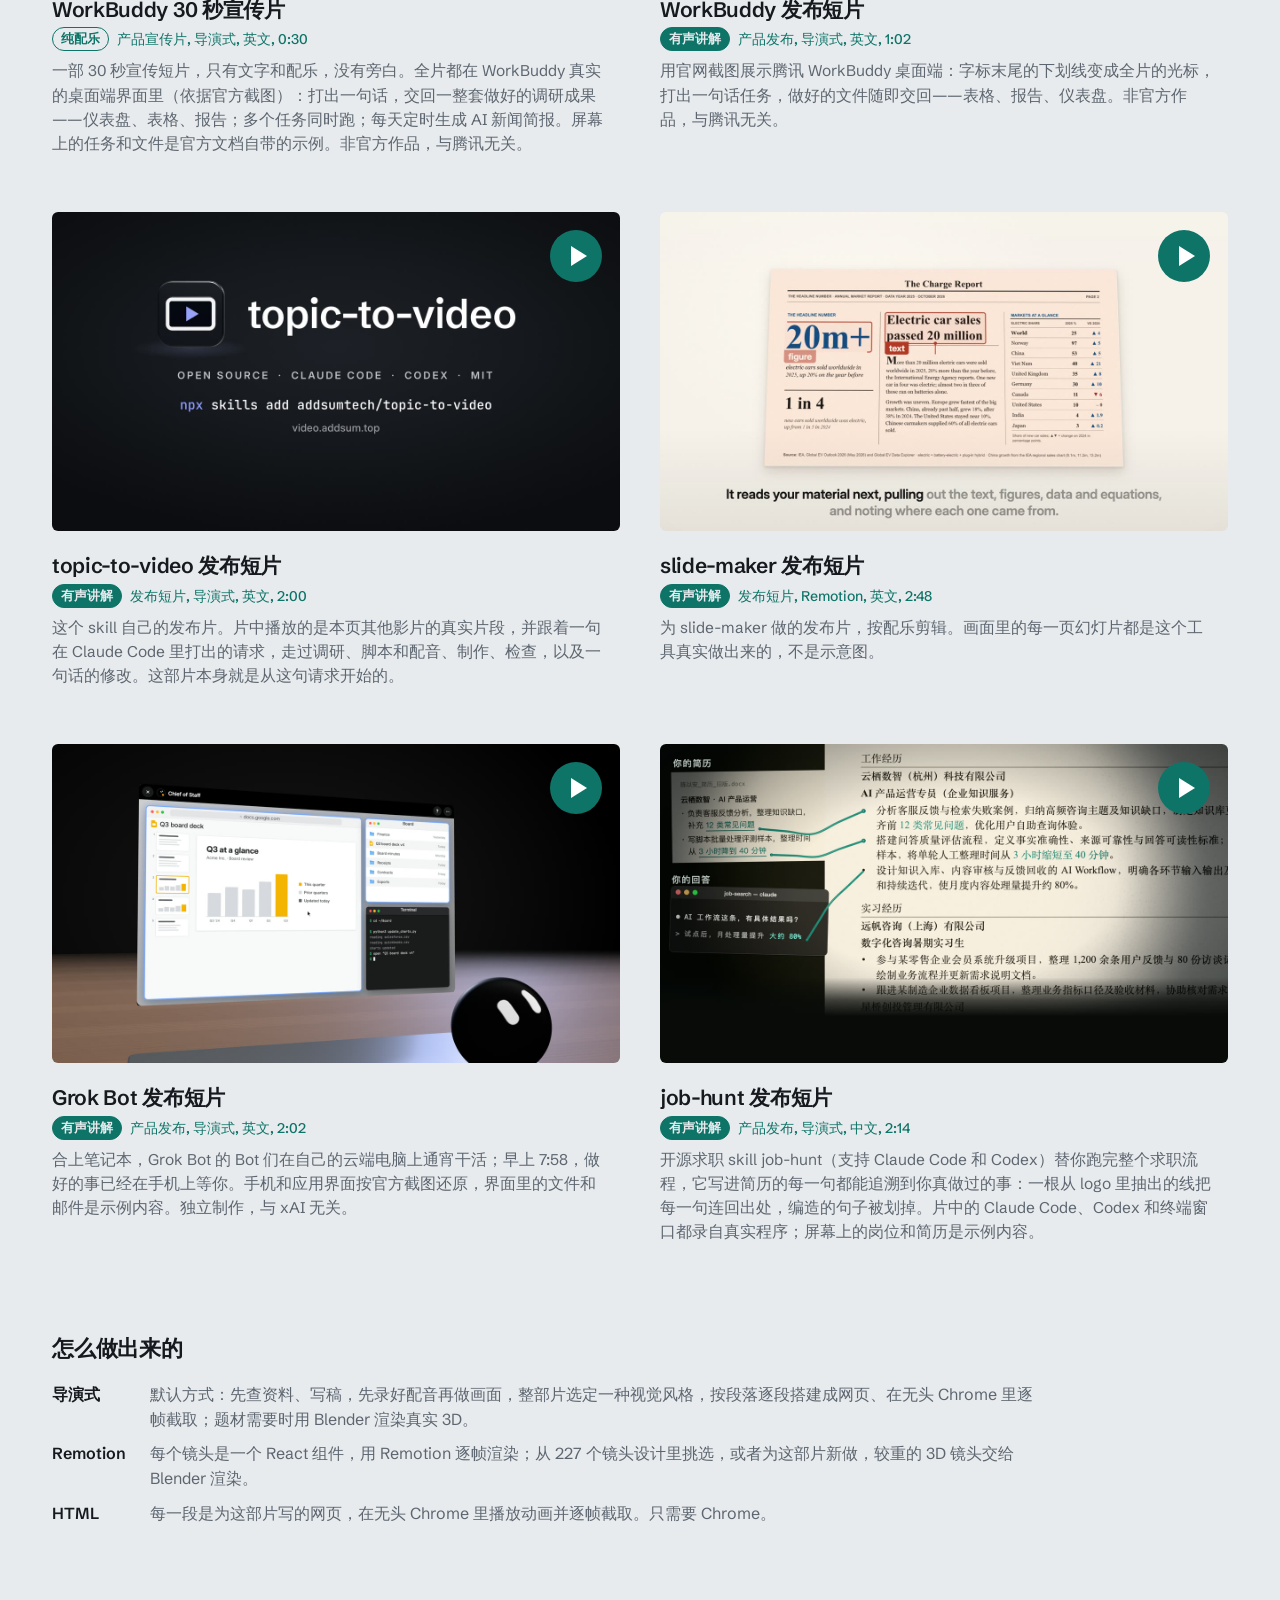
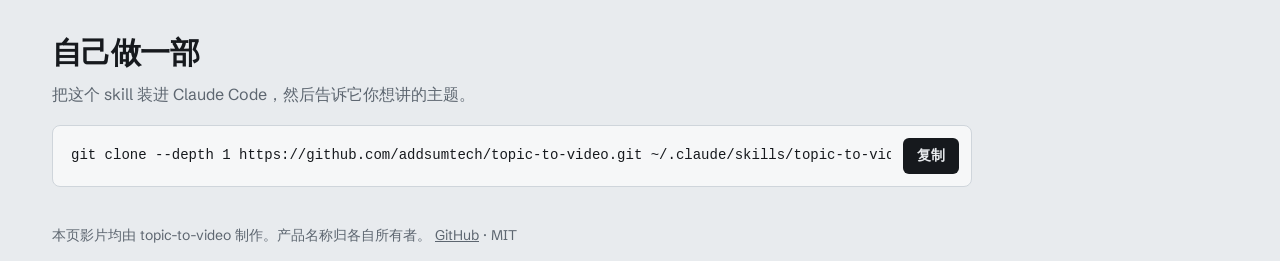
==== commit 92d7c585: "WorkBuddy 30-second promo (type and music, no voice); every film tagged Voice-over / Music only The " ====
--- a/cn/index.html
+++ b/cn/index.html
@@ -4,13 +4,13 @@
 <meta charset="utf-8">
 <meta name="viewport" content="width=device-width, initial-scale=1">
 <title>topic-to-video 影片集</title>
-<meta name="description" content="topic-to-video 做的十三部短片。它是一个把任意主题做成配音讲解视频的 AI skill。">
+<meta name="description" content="topic-to-video 做的十四部短片。它是一个把任意主题做成配音讲解视频的 AI skill。">
 <link rel="canonical" href="https://video.addsum.top/cn/">
 <link rel="alternate" hreflang="en" href="https://video.addsum.top/">
 <link rel="alternate" hreflang="zh-CN" href="https://video.addsum.top/cn/">
 <meta property="og:type" content="website">
 <meta property="og:title" content="topic-to-video 影片集">
-<meta property="og:description" content="topic-to-video 做的十三部短片。它是一个把任意主题做成配音讲解视频的 AI skill。">
+<meta property="og:description" content="topic-to-video 做的十四部短片。它是一个把任意主题做成配音讲解视频的 AI skill。">
 <meta property="og:image" content="https://video.addsum.top/posters/shenzhen-border-town.jpg?v=d1630d3c">
 <meta name="twitter:card" content="summary_large_image">
 <link rel="icon" href="../favicon.svg" type="image/svg+xml">
@@ -31,9 +31,9 @@
 <main>
   <div class="intro wrap">
     <h1>一句话请求做成的影片</h1>
-    <p class="lede">每部片都从聊天里的一句请求开始。topic-to-video 查资料、写稿、配音、设计每个镜头并渲染成片，没有一帧是手工做动画。</p>
+    <p class="lede">每部片都从聊天里的一句请求开始。topic-to-video 查资料、写稿、配音（有旁白的片子）、设计每个镜头并渲染成片，没有一帧是手工做动画。</p>
   </div>
-  <nav class="strip" aria-label="Films" style="--n: 13"><a class="frame explainer" href="#shenzhen-border-town" data-film="shenzhen-border-town" aria-label="播放: 深圳是怎么从边境小镇变成超大城市的"><img src="../posters/shenzhen-border-town.jpg?v=d1630d3c" alt="" width="1280" height="720" loading="eager"></a>
+  <nav class="strip" aria-label="Films" style="--n: 14"><a class="frame explainer" href="#shenzhen-border-town" data-film="shenzhen-border-town" aria-label="播放: 深圳是怎么从边境小镇变成超大城市的"><img src="../posters/shenzhen-border-town.jpg?v=d1630d3c" alt="" width="1280" height="720" loading="eager"></a>
 <a class="frame explainer" href="#diamond-sparkle-3d" data-film="diamond-sparkle-3d" aria-label="播放: 钻石为什么会闪闪发光"><img src="../posters/diamond-sparkle-3d.jpg?v=61339767" alt="" width="1280" height="720" loading="eager"></a>
 <a class="frame explainer" href="#falling-cat" data-film="falling-cat" aria-label="播放: 猫为什么总能四脚着地"><img src="../posters/falling-cat.jpg?v=310fdbe5" alt="" width="1280" height="720" loading="eager"></a>
 <a class="frame explainer" href="#sky-blue-sunset" data-film="sky-blue-sunset" aria-label="播放: 天空为什么是蓝的，晚霞为什么是红的"><img src="../posters/sky-blue-sunset.jpg?v=2c7e1d2c" alt="" width="1280" height="720" loading="eager"></a>
@@ -41,12 +41,13 @@
 <a class="frame explainer" href="#qr-torn-corner" data-film="qr-torn-corner" aria-label="播放: 二维码撕掉一角为什么还能扫"><img src="../posters/qr-torn-corner.jpg?v=4c7e39ed" alt="" width="1280" height="720" loading="eager"></a>
 <a class="frame explainer" href="#mri-explainer" data-film="mri-explainer" aria-label="播放: MRI 是怎么拍出身体内部的"><img src="../posters/mri-explainer.jpg?v=e1149588" alt="" width="1280" height="720" loading="eager"></a>
 <a class="frame explainer" href="#anc-headphones" data-film="anc-headphones" aria-label="播放: 主动降噪是怎么回事"><img src="../posters/anc-headphones.jpg?v=d0423178" alt="" width="1280" height="720" loading="eager"></a>
+<a class="frame product" href="#workbuddy-promo-30s" data-film="workbuddy-promo-30s" aria-label="播放: WorkBuddy 30 秒宣传片"><img src="../posters/workbuddy-promo-30s.jpg?v=bf23cd24" alt="" width="1280" height="720" loading="eager"></a>
 <a class="frame product" href="#workbuddy-promo" data-film="workbuddy-promo" aria-label="播放: WorkBuddy 发布短片"><img src="../posters/workbuddy-promo.jpg?v=80ecd85a" alt="" width="1280" height="720" loading="eager"></a>
 <a class="frame product" href="#topic-to-video-promo" data-film="topic-to-video-promo" aria-label="播放: topic-to-video 发布短片"><img src="../posters/topic-to-video-promo.jpg?v=ef1e4c8d" alt="" width="1280" height="720" loading="eager"></a>
 <a class="frame product" href="#slide-maker-promo" data-film="slide-maker-promo" aria-label="播放: slide-maker 发布短片"><img src="../posters/slide-maker-promo.jpg?v=3827391f" alt="" width="1280" height="720" loading="eager"></a>
 <a class="frame product" href="#grok-bot-explainer" data-film="grok-bot-explainer" aria-label="播放: Grok Bot 发布短片"><img src="../posters/grok-bot-explainer.jpg?v=2e505055" alt="" width="1280" height="720" loading="eager"></a>
 <a class="frame product" href="#job-hunt-promo" data-film="job-hunt-promo" aria-label="播放: job-hunt 发布短片"><img src="../posters/job-hunt-promo.jpg?v=38662429" alt="" width="1280" height="720" loading="eager"></a></nav>
-  <div class="wrap"><section class="tier explainer" id="explainer" aria-labelledby="explainer-h"><div class="tier-head"><h2 id="explainer-h">讲解视频</h2><p>科普与原理讲解：一个问题，用真实的机制讲清楚，每个数字都有出处。</p></div><div class="films"><article class="film" id="shenzhen-border-town"><button class="poster" type="button" data-film="shenzhen-border-town" aria-label="播放: 深圳是怎么从边境小镇变成超大城市的"><img src="../posters/shenzhen-border-town.jpg?v=d1630d3c" alt="" width="1280" height="720" loading="lazy"><span class="play" aria-hidden="true"></span></button><h3>深圳是怎么从边境小镇变成超大城市的</h3><p class="meta">科普讲解, 导演式, 中文, 2:10</p><p class="note">1979 年只有 31 万人，到 2025 年底住着 1824 万人。隔着深圳河的香港、1980 年沿河划出的 49 公里经济特区、过河的工厂，以及 1987 年新中国第一次土地拍卖。全片用真实材料讲述：1979 到 2025 年的 Landsat 卫星影像、国际空间站拍摄的夜景和当地的照片，每个数字都有出处。</p></article><article class="film" id="diamond-sparkle-3d"><button class="poster" type="button" data-film="diamond-sparkle-3d" aria-label="播放: 钻石为什么会闪闪发光"><img src="../posters/diamond-sparkle-3d.jpg?v=61339767" alt="" width="1280" height="720" loading="lazy"><span class="play" aria-hidden="true"></span></button><h3>钻石为什么会闪闪发光</h3><p class="meta">科普讲解, 导演式 · Blender 3D, 中文, 1:44</p><p class="note">光进入钻石时拐弯，约 24° 的临界角把它困住，背面两次反射把它从顶面送回，色散再把它拆成彩色。每颗钻石都用 Blender 渲染；画面里的火彩是真实的色散：彩色镜头都按钻石对红、绿、蓝光的三个折射率各渲染一遍再合成。</p></article><article class="film" id="falling-cat"><button class="poster" type="button" data-film="falling-cat" aria-label="播放: 猫为什么总能四脚着地"><img src="../posters/falling-cat.jpg?v=310fdbe5" alt="" width="1280" height="720" loading="lazy"><span class="play" aria-hidden="true"></span></button><h3>猫为什么总能四脚着地</h3><p class="meta">科普讲解, 导演式, 中文, 2:03</p><p class="note">猫在空中无处借力，却能翻过身来：它把身体折成前后两半，轮流收腿伸腿，总转动始终为零（1969 年的两节圆柱模型）。画面是孔版印刷（risograph）风格：专色油墨、网点和纸张纹理。</p></article><article class="film" id="sky-blue-sunset"><button class="poster" type="button" data-film="sky-blue-sunset" aria-label="播放: 天空为什么是蓝的，晚霞为什么是红的"><img src="../posters/sky-blue-sunset.jpg?v=2c7e1d2c" alt="" width="1280" height="720" loading="lazy"><span class="play" aria-hidden="true"></span></button><h3>天空为什么是蓝的，晚霞为什么是红的</h3><p class="meta">科普讲解, 导演式, 中文, 1:37</p><p class="note">瑞利散射把短波长的光撒满整片天空；天为什么不是紫色；傍晚的阳光斜穿过长得多的大气，最后只剩下橙光和红光。</p></article><article class="film" id="camera-lens"><button class="poster" type="button" data-film="camera-lens" aria-label="播放: 镜头怎样拍出清晰的照片"><img src="../posters/camera-lens.jpg?v=a3ba185c" alt="" width="1280" height="720" loading="lazy"><span class="play" aria-hidden="true"></span></button><h3>镜头怎样拍出清晰的照片</h3><p class="meta">科普讲解, 导演式, 英文, 2:01</p><p class="note">从一个光点讲起：小孔成像、玻璃让光束一侧变慢而拐弯、一锥光线在镜头后重新会聚，以及为什么只有一个距离能完全清晰。</p></article><article class="film" id="qr-torn-corner"><button class="poster" type="button" data-film="qr-torn-corner" aria-label="播放: 二维码撕掉一角为什么还能扫"><img src="../posters/qr-torn-corner.jpg?v=4c7e39ed" alt="" width="1280" height="720" loading="lazy"><span class="play" aria-hidden="true"></span></button><h3>二维码撕掉一角为什么还能扫</h3><p class="meta">科普讲解, 导演式, 中文, 1:45</p><p class="note">码字、里德-所罗门纠错和定位标记，全部演示在一张为本片真实生成的 2 版二维码上。片中每一种撕法，扫得出的和扫不出的，都用真实的解码器验证过。</p></article><article class="film" id="mri-explainer"><button class="poster" type="button" data-film="mri-explainer" aria-label="播放: MRI 是怎么拍出身体内部的"><img src="../posters/mri-explainer.jpg?v=e1149588" alt="" width="1280" height="720" loading="lazy"><span class="play" aria-hidden="true"></span></button><h3>MRI 是怎么拍出身体内部的</h3><p class="meta">科普讲解, 导演式 · Blender 3D, 英文, 2:07</p><p class="note">没有 X 射线：人体最多六成是水，每个氢原子核都是一块小磁铁，在 1.5 特斯拉下每秒摆动约 6400 万次；同频的射频脉冲把它们推倒，它们回响的信号就变成了图像。一张真实脑切片的每一行唱出自己的音高，和弦再被拆回各行，重建出这张切片。扫描仪用 Blender 渲染。</p></article><article class="film" id="anc-headphones"><button class="poster" type="button" data-film="anc-headphones" aria-label="播放: 主动降噪是怎么回事"><img src="../posters/anc-headphones.jpg?v=d0423178" alt="" width="1280" height="720" loading="lazy"><span class="play" aria-hidden="true"></span></button><h3>主动降噪是怎么回事</h3><p class="meta">科普讲解, Remotion, 英文, 2:43</p><p class="note">声音是被挤压又拉开的空气；反相的波把它抵消；耳机里的两只麦克风，以及它们只有极短的时间窗口。</p></article></div></section><section class="tier product" id="product" aria-labelledby="product-h"><div class="tier-head"><h2 id="product-h">产品宣传视频</h2><p>为真实产品做的发布与宣传片，用的是产品自己的界面和素材。</p></div><div class="films"><article class="film" id="workbuddy-promo"><button class="poster" type="button" data-film="workbuddy-promo" aria-label="播放: WorkBuddy 发布短片"><img src="../posters/workbuddy-promo.jpg?v=80ecd85a" alt="" width="1280" height="720" loading="lazy"><span class="play" aria-hidden="true"></span></button><h3>WorkBuddy 发布短片</h3><p class="meta">产品发布, 导演式, 英文, 1:02</p><p class="note">用官网截图展示腾讯 WorkBuddy 桌面端：字标末尾的下划线变成全片的光标，打出一句话任务，做好的文件随即交回——表格、报告、仪表盘。非官方作品，与腾讯无关。</p></article><article class="film" id="topic-to-video-promo"><button class="poster" type="button" data-film="topic-to-video-promo" aria-label="播放: topic-to-video 发布短片"><img src="../posters/topic-to-video-promo.jpg?v=ef1e4c8d" alt="" width="1280" height="720" loading="lazy"><span class="play" aria-hidden="true"></span></button><h3>topic-to-video 发布短片</h3><p class="meta">发布短片, 导演式, 英文, 2:00</p><p class="note">这个 skill 自己的发布片。片中播放的是本页其他影片的真实片段，并跟着一句在 Claude Code 里打出的请求，走过调研、脚本和配音、制作、检查，以及一句话的修改。这部片本身就是从这句请求开始的。</p></article><article class="film" id="slide-maker-promo"><button class="poster" type="button" data-film="slide-maker-promo" aria-label="播放: slide-maker 发布短片"><img src="../posters/slide-maker-promo.jpg?v=3827391f" alt="" width="1280" height="720" loading="lazy"><span class="play" aria-hidden="true"></span></button><h3>slide-maker 发布短片</h3><p class="meta">发布短片, Remotion, 英文, 2:48</p><p class="note">为 slide-maker 做的发布片，按配乐剪辑。画面里的每一页幻灯片都是这个工具真实做出来的，不是示意图。</p></article><article class="film" id="grok-bot-explainer"><button class="poster" type="button" data-film="grok-bot-explainer" aria-label="播放: Grok Bot 发布短片"><img src="../posters/grok-bot-explainer.jpg?v=2e505055" alt="" width="1280" height="720" loading="lazy"><span class="play" aria-hidden="true"></span></button><h3>Grok Bot 发布短片</h3><p class="meta">产品发布, 导演式, 英文, 2:02</p><p class="note">合上笔记本，Grok Bot 的 Bot 们在自己的云端电脑上通宵干活；早上 7:58，做好的事已经在手机上等你。手机和应用界面按官方截图还原，界面里的文件和邮件是示例内容。独立制作，与 xAI 无关。</p></article><article class="film" id="job-hunt-promo"><button class="poster" type="button" data-film="job-hunt-promo" aria-label="播放: job-hunt 发布短片"><img src="../posters/job-hunt-promo.jpg?v=38662429" alt="" width="1280" height="720" loading="lazy"><span class="play" aria-hidden="true"></span></button><h3>job-hunt 发布短片</h3><p class="meta">产品发布, 导演式, 中文, 2:14</p><p class="note">开源求职 skill job-hunt（支持 Claude Code 和 Codex）替你跑完整个求职流程，它写进简历的每一句都能追溯到你真做过的事：一根从 logo 里抽出的线把每一句连回出处，编造的句子被划掉。片中的 Claude Code、Codex 和终端窗口都录自真实程序；屏幕上的岗位和简历是示例内容。</p></article></div></section></div>
+  <div class="wrap"><section class="tier explainer" id="explainer" aria-labelledby="explainer-h"><div class="tier-head"><h2 id="explainer-h">讲解视频</h2><p>科普与原理讲解：一个问题，用真实的机制讲清楚，每个数字都有出处。</p></div><div class="films"><article class="film" id="shenzhen-border-town"><button class="poster" type="button" data-film="shenzhen-border-town" aria-label="播放: 深圳是怎么从边境小镇变成超大城市的"><img src="../posters/shenzhen-border-town.jpg?v=d1630d3c" alt="" width="1280" height="720" loading="lazy"><span class="play" aria-hidden="true"></span></button><h3>深圳是怎么从边境小镇变成超大城市的</h3><p class="meta"><span class="tag voice">有声讲解</span>科普讲解, 导演式, 中文, 2:10</p><p class="note">1979 年只有 31 万人，到 2025 年底住着 1824 万人。隔着深圳河的香港、1980 年沿河划出的 49 公里经济特区、过河的工厂，以及 1987 年新中国第一次土地拍卖。全片用真实材料讲述：1979 到 2025 年的 Landsat 卫星影像、国际空间站拍摄的夜景和当地的照片，每个数字都有出处。</p></article><article class="film" id="diamond-sparkle-3d"><button class="poster" type="button" data-film="diamond-sparkle-3d" aria-label="播放: 钻石为什么会闪闪发光"><img src="../posters/diamond-sparkle-3d.jpg?v=61339767" alt="" width="1280" height="720" loading="lazy"><span class="play" aria-hidden="true"></span></button><h3>钻石为什么会闪闪发光</h3><p class="meta"><span class="tag voice">有声讲解</span>科普讲解, 导演式 · Blender 3D, 中文, 1:44</p><p class="note">光进入钻石时拐弯，约 24° 的临界角把它困住，背面两次反射把它从顶面送回，色散再把它拆成彩色。每颗钻石都用 Blender 渲染；画面里的火彩是真实的色散：彩色镜头都按钻石对红、绿、蓝光的三个折射率各渲染一遍再合成。</p></article><article class="film" id="falling-cat"><button class="poster" type="button" data-film="falling-cat" aria-label="播放: 猫为什么总能四脚着地"><img src="../posters/falling-cat.jpg?v=310fdbe5" alt="" width="1280" height="720" loading="lazy"><span class="play" aria-hidden="true"></span></button><h3>猫为什么总能四脚着地</h3><p class="meta"><span class="tag voice">有声讲解</span>科普讲解, 导演式, 中文, 2:03</p><p class="note">猫在空中无处借力，却能翻过身来：它把身体折成前后两半，轮流收腿伸腿，总转动始终为零（1969 年的两节圆柱模型）。画面是孔版印刷（risograph）风格：专色油墨、网点和纸张纹理。</p></article><article class="film" id="sky-blue-sunset"><button class="poster" type="button" data-film="sky-blue-sunset" aria-label="播放: 天空为什么是蓝的，晚霞为什么是红的"><img src="../posters/sky-blue-sunset.jpg?v=2c7e1d2c" alt="" width="1280" height="720" loading="lazy"><span class="play" aria-hidden="true"></span></button><h3>天空为什么是蓝的，晚霞为什么是红的</h3><p class="meta"><span class="tag voice">有声讲解</span>科普讲解, 导演式, 中文, 1:37</p><p class="note">瑞利散射把短波长的光撒满整片天空；天为什么不是紫色；傍晚的阳光斜穿过长得多的大气，最后只剩下橙光和红光。</p></article><article class="film" id="camera-lens"><button class="poster" type="button" data-film="camera-lens" aria-label="播放: 镜头怎样拍出清晰的照片"><img src="../posters/camera-lens.jpg?v=a3ba185c" alt="" width="1280" height="720" loading="lazy"><span class="play" aria-hidden="true"></span></button><h3>镜头怎样拍出清晰的照片</h3><p class="meta"><span class="tag voice">有声讲解</span>科普讲解, 导演式, 英文, 2:01</p><p class="note">从一个光点讲起：小孔成像、玻璃让光束一侧变慢而拐弯、一锥光线在镜头后重新会聚，以及为什么只有一个距离能完全清晰。</p></article><article class="film" id="qr-torn-corner"><button class="poster" type="button" data-film="qr-torn-corner" aria-label="播放: 二维码撕掉一角为什么还能扫"><img src="../posters/qr-torn-corner.jpg?v=4c7e39ed" alt="" width="1280" height="720" loading="lazy"><span class="play" aria-hidden="true"></span></button><h3>二维码撕掉一角为什么还能扫</h3><p class="meta"><span class="tag voice">有声讲解</span>科普讲解, 导演式, 中文, 1:45</p><p class="note">码字、里德-所罗门纠错和定位标记，全部演示在一张为本片真实生成的 2 版二维码上。片中每一种撕法，扫得出的和扫不出的，都用真实的解码器验证过。</p></article><article class="film" id="mri-explainer"><button class="poster" type="button" data-film="mri-explainer" aria-label="播放: MRI 是怎么拍出身体内部的"><img src="../posters/mri-explainer.jpg?v=e1149588" alt="" width="1280" height="720" loading="lazy"><span class="play" aria-hidden="true"></span></button><h3>MRI 是怎么拍出身体内部的</h3><p class="meta"><span class="tag voice">有声讲解</span>科普讲解, 导演式 · Blender 3D, 英文, 2:07</p><p class="note">没有 X 射线：人体最多六成是水，每个氢原子核都是一块小磁铁，在 1.5 特斯拉下每秒摆动约 6400 万次；同频的射频脉冲把它们推倒，它们回响的信号就变成了图像。一张真实脑切片的每一行唱出自己的音高，和弦再被拆回各行，重建出这张切片。扫描仪用 Blender 渲染。</p></article><article class="film" id="anc-headphones"><button class="poster" type="button" data-film="anc-headphones" aria-label="播放: 主动降噪是怎么回事"><img src="../posters/anc-headphones.jpg?v=d0423178" alt="" width="1280" height="720" loading="lazy"><span class="play" aria-hidden="true"></span></button><h3>主动降噪是怎么回事</h3><p class="meta"><span class="tag voice">有声讲解</span>科普讲解, Remotion, 英文, 2:43</p><p class="note">声音是被挤压又拉开的空气；反相的波把它抵消；耳机里的两只麦克风，以及它们只有极短的时间窗口。</p></article></div></section><section class="tier product" id="product" aria-labelledby="product-h"><div class="tier-head"><h2 id="product-h">产品宣传视频</h2><p>为真实产品做的发布与宣传片，用的是产品自己的界面和素材。</p></div><div class="films"><article class="film" id="workbuddy-promo-30s"><button class="poster" type="button" data-film="workbuddy-promo-30s" aria-label="播放: WorkBuddy 30 秒宣传片"><img src="../posters/workbuddy-promo-30s.jpg?v=bf23cd24" alt="" width="1280" height="720" loading="lazy"><span class="play" aria-hidden="true"></span></button><h3>WorkBuddy 30 秒宣传片</h3><p class="meta"><span class="tag music">纯配乐</span>产品宣传片, 导演式, 英文, 0:30</p><p class="note">一部 30 秒宣传短片，只有文字和配乐，没有旁白。全片都在 WorkBuddy 真实的桌面端界面里（依据官方截图）：打出一句话，交回一整套做好的调研成果——仪表盘、表格、报告；多个任务同时跑；每天定时生成 AI 新闻简报。屏幕上的任务和文件是官方文档自带的示例。非官方作品，与腾讯无关。</p></article><article class="film" id="workbuddy-promo"><button class="poster" type="button" data-film="workbuddy-promo" aria-label="播放: WorkBuddy 发布短片"><img src="../posters/workbuddy-promo.jpg?v=80ecd85a" alt="" width="1280" height="720" loading="lazy"><span class="play" aria-hidden="true"></span></button><h3>WorkBuddy 发布短片</h3><p class="meta"><span class="tag voice">有声讲解</span>产品发布, 导演式, 英文, 1:02</p><p class="note">用官网截图展示腾讯 WorkBuddy 桌面端：字标末尾的下划线变成全片的光标，打出一句话任务，做好的文件随即交回——表格、报告、仪表盘。非官方作品，与腾讯无关。</p></article><article class="film" id="topic-to-video-promo"><button class="poster" type="button" data-film="topic-to-video-promo" aria-label="播放: topic-to-video 发布短片"><img src="../posters/topic-to-video-promo.jpg?v=ef1e4c8d" alt="" width="1280" height="720" loading="lazy"><span class="play" aria-hidden="true"></span></button><h3>topic-to-video 发布短片</h3><p class="meta"><span class="tag voice">有声讲解</span>发布短片, 导演式, 英文, 2:00</p><p class="note">这个 skill 自己的发布片。片中播放的是本页其他影片的真实片段，并跟着一句在 Claude Code 里打出的请求，走过调研、脚本和配音、制作、检查，以及一句话的修改。这部片本身就是从这句请求开始的。</p></article><article class="film" id="slide-maker-promo"><button class="poster" type="button" data-film="slide-maker-promo" aria-label="播放: slide-maker 发布短片"><img src="../posters/slide-maker-promo.jpg?v=3827391f" alt="" width="1280" height="720" loading="lazy"><span class="play" aria-hidden="true"></span></button><h3>slide-maker 发布短片</h3><p class="meta"><span class="tag voice">有声讲解</span>发布短片, Remotion, 英文, 2:48</p><p class="note">为 slide-maker 做的发布片，按配乐剪辑。画面里的每一页幻灯片都是这个工具真实做出来的，不是示意图。</p></article><article class="film" id="grok-bot-explainer"><button class="poster" type="button" data-film="grok-bot-explainer" aria-label="播放: Grok Bot 发布短片"><img src="../posters/grok-bot-explainer.jpg?v=2e505055" alt="" width="1280" height="720" loading="lazy"><span class="play" aria-hidden="true"></span></button><h3>Grok Bot 发布短片</h3><p class="meta"><span class="tag voice">有声讲解</span>产品发布, 导演式, 英文, 2:02</p><p class="note">合上笔记本，Grok Bot 的 Bot 们在自己的云端电脑上通宵干活；早上 7:58，做好的事已经在手机上等你。手机和应用界面按官方截图还原，界面里的文件和邮件是示例内容。独立制作，与 xAI 无关。</p></article><article class="film" id="job-hunt-promo"><button class="poster" type="button" data-film="job-hunt-promo" aria-label="播放: job-hunt 发布短片"><img src="../posters/job-hunt-promo.jpg?v=38662429" alt="" width="1280" height="720" loading="lazy"><span class="play" aria-hidden="true"></span></button><h3>job-hunt 发布短片</h3><p class="meta"><span class="tag voice">有声讲解</span>产品发布, 导演式, 中文, 2:14</p><p class="note">开源求职 skill job-hunt（支持 Claude Code 和 Codex）替你跑完整个求职流程，它写进简历的每一句都能追溯到你真做过的事：一根从 logo 里抽出的线把每一句连回出处，编造的句子被划掉。片中的 Claude Code、Codex 和终端窗口都录自真实程序；屏幕上的岗位和简历是示例内容。</p></article></div></section></div>
   <section class="how wrap" aria-labelledby="how-h">
     <h2 id="how-h">怎么做出来的</h2>
     <dl><dt>导演式</dt><dd>默认方式：先查资料、写稿，先录好配音再做画面，整部片选定一种视觉风格，按段落逐段搭建成网页、在无头 Chrome 里逐帧截取；题材需要时用 Blender 渲染真实 3D。</dd><dt>Remotion</dt><dd>每个镜头是一个 React 组件，用 Remotion 逐帧渲染；从 227 个镜头设计里挑选，或者为这部片新做，较重的 3D 镜头交给 Blender 渲染。</dd><dt>HTML</dt><dd>每一段是为这部片写的网页，在无头 Chrome 里播放动画并逐帧截取。只需要 Chrome。</dd></dl>
@@ -63,7 +64,7 @@
   <div class="caption"><h2 id="player-title"></h2><p></p>
   <button type="button" class="close">关闭</button></div>
 </dialog>
-<script>window.FILMS = {"shenzhen-border-town": {"title": "深圳是怎么从边境小镇变成超大城市的", "note": "1979 年只有 31 万人，到 2025 年底住着 1824 万人。隔着深圳河的香港、1980 年沿河划出的 49 公里经济特区、过河的工厂，以及 1987 年新中国第一次土地拍卖。全片用真实材料讲述：1979 到 2025 年的 Landsat 卫星影像、国际空间站拍摄的夜景和当地的照片，每个数字都有出处。", "src": "../films/shenzhen-border-town.mp4?v=1897809a", "poster": "../posters/shenzhen-border-town.jpg?v=d1630d3c"}, "diamond-sparkle-3d": {"title": "钻石为什么会闪闪发光", "note": "光进入钻石时拐弯，约 24° 的临界角把它困住，背面两次反射把它从顶面送回，色散再把它拆成彩色。每颗钻石都用 Blender 渲染；画面里的火彩是真实的色散：彩色镜头都按钻石对红、绿、蓝光的三个折射率各渲染一遍再合成。", "src": "../films/diamond-sparkle-3d.mp4?v=d024de92", "poster": "../posters/diamond-sparkle-3d.jpg?v=61339767"}, "falling-cat": {"title": "猫为什么总能四脚着地", "note": "猫在空中无处借力，却能翻过身来：它把身体折成前后两半，轮流收腿伸腿，总转动始终为零（1969 年的两节圆柱模型）。画面是孔版印刷（risograph）风格：专色油墨、网点和纸张纹理。", "src": "../films/falling-cat.mp4?v=8da2a61b", "poster": "../posters/falling-cat.jpg?v=310fdbe5"}, "sky-blue-sunset": {"title": "天空为什么是蓝的，晚霞为什么是红的", "note": "瑞利散射把短波长的光撒满整片天空；天为什么不是紫色；傍晚的阳光斜穿过长得多的大气，最后只剩下橙光和红光。", "src": "../films/sky-blue-sunset.mp4?v=1abcbdfa", "poster": "../posters/sky-blue-sunset.jpg?v=2c7e1d2c"}, "camera-lens": {"title": "镜头怎样拍出清晰的照片", "note": "从一个光点讲起：小孔成像、玻璃让光束一侧变慢而拐弯、一锥光线在镜头后重新会聚，以及为什么只有一个距离能完全清晰。", "src": "../films/camera-lens.mp4?v=78d76470", "poster": "../posters/camera-lens.jpg?v=a3ba185c"}, "qr-torn-corner": {"title": "二维码撕掉一角为什么还能扫", "note": "码字、里德-所罗门纠错和定位标记，全部演示在一张为本片真实生成的 2 版二维码上。片中每一种撕法，扫得出的和扫不出的，都用真实的解码器验证过。", "src": "../films/qr-torn-corner.mp4?v=53596d59", "poster": "../posters/qr-torn-corner.jpg?v=4c7e39ed"}, "mri-explainer": {"title": "MRI 是怎么拍出身体内部的", "note": "没有 X 射线：人体最多六成是水，每个氢原子核都是一块小磁铁，在 1.5 特斯拉下每秒摆动约 6400 万次；同频的射频脉冲把它们推倒，它们回响的信号就变成了图像。一张真实脑切片的每一行唱出自己的音高，和弦再被拆回各行，重建出这张切片。扫描仪用 Blender 渲染。", "src": "../films/mri-explainer.mp4?v=69eb5b3f", "poster": "../posters/mri-explainer.jpg?v=e1149588"}, "anc-headphones": {"title": "主动降噪是怎么回事", "note": "声音是被挤压又拉开的空气；反相的波把它抵消；耳机里的两只麦克风，以及它们只有极短的时间窗口。", "src": "../films/anc-headphones.mp4?v=1efedce9", "poster": "../posters/anc-headphones.jpg?v=d0423178"}, "workbuddy-promo": {"title": "WorkBuddy 发布短片", "note": "用官网截图展示腾讯 WorkBuddy 桌面端：字标末尾的下划线变成全片的光标，打出一句话任务，做好的文件随即交回——表格、报告、仪表盘。非官方作品，与腾讯无关。", "src": "../films/workbuddy-promo.mp4?v=c67adeae", "poster": "../posters/workbuddy-promo.jpg?v=80ecd85a"}, "topic-to-video-promo": {"title": "topic-to-video 发布短片", "note": "这个 skill 自己的发布片。片中播放的是本页其他影片的真实片段，并跟着一句在 Claude Code 里打出的请求，走过调研、脚本和配音、制作、检查，以及一句话的修改。这部片本身就是从这句请求开始的。", "src": "../films/topic-to-video-promo.mp4?v=ed03a1b8", "poster": "../posters/topic-to-video-promo.jpg?v=ef1e4c8d"}, "slide-maker-promo": {"title": "slide-maker 发布短片", "note": "为 slide-maker 做的发布片，按配乐剪辑。画面里的每一页幻灯片都是这个工具真实做出来的，不是示意图。", "src": "../films/slide-maker-promo.mp4?v=7106f4c9", "poster": "../posters/slide-maker-promo.jpg?v=3827391f"}, "grok-bot-explainer": {"title": "Grok Bot 发布短片", "note": "合上笔记本，Grok Bot 的 Bot 们在自己的云端电脑上通宵干活；早上 7:58，做好的事已经在手机上等你。手机和应用界面按官方截图还原，界面里的文件和邮件是示例内容。独立制作，与 xAI 无关。", "src": "../films/grok-bot-explainer.mp4?v=8d29406d", "poster": "../posters/grok-bot-explainer.jpg?v=2e505055"}, "job-hunt-promo": {"title": "job-hunt 发布短片", "note": "开源求职 skill job-hunt（支持 Claude Code 和 Codex）替你跑完整个求职流程，它写进简历的每一句都能追溯到你真做过的事：一根从 logo 里抽出的线把每一句连回出处，编造的句子被划掉。片中的 Claude Code、Codex 和终端窗口都录自真实程序；屏幕上的岗位和简历是示例内容。", "src": "../films/job-hunt-promo.mp4?v=a214367b", "poster": "../posters/job-hunt-promo.jpg?v=38662429"}};</script>
+<script>window.FILMS = {"shenzhen-border-town": {"title": "深圳是怎么从边境小镇变成超大城市的", "note": "1979 年只有 31 万人，到 2025 年底住着 1824 万人。隔着深圳河的香港、1980 年沿河划出的 49 公里经济特区、过河的工厂，以及 1987 年新中国第一次土地拍卖。全片用真实材料讲述：1979 到 2025 年的 Landsat 卫星影像、国际空间站拍摄的夜景和当地的照片，每个数字都有出处。", "src": "../films/shenzhen-border-town.mp4?v=1897809a", "poster": "../posters/shenzhen-border-town.jpg?v=d1630d3c"}, "diamond-sparkle-3d": {"title": "钻石为什么会闪闪发光", "note": "光进入钻石时拐弯，约 24° 的临界角把它困住，背面两次反射把它从顶面送回，色散再把它拆成彩色。每颗钻石都用 Blender 渲染；画面里的火彩是真实的色散：彩色镜头都按钻石对红、绿、蓝光的三个折射率各渲染一遍再合成。", "src": "../films/diamond-sparkle-3d.mp4?v=d024de92", "poster": "../posters/diamond-sparkle-3d.jpg?v=61339767"}, "falling-cat": {"title": "猫为什么总能四脚着地", "note": "猫在空中无处借力，却能翻过身来：它把身体折成前后两半，轮流收腿伸腿，总转动始终为零（1969 年的两节圆柱模型）。画面是孔版印刷（risograph）风格：专色油墨、网点和纸张纹理。", "src": "../films/falling-cat.mp4?v=8da2a61b", "poster": "../posters/falling-cat.jpg?v=310fdbe5"}, "sky-blue-sunset": {"title": "天空为什么是蓝的，晚霞为什么是红的", "note": "瑞利散射把短波长的光撒满整片天空；天为什么不是紫色；傍晚的阳光斜穿过长得多的大气，最后只剩下橙光和红光。", "src": "../films/sky-blue-sunset.mp4?v=1abcbdfa", "poster": "../posters/sky-blue-sunset.jpg?v=2c7e1d2c"}, "camera-lens": {"title": "镜头怎样拍出清晰的照片", "note": "从一个光点讲起：小孔成像、玻璃让光束一侧变慢而拐弯、一锥光线在镜头后重新会聚，以及为什么只有一个距离能完全清晰。", "src": "../films/camera-lens.mp4?v=78d76470", "poster": "../posters/camera-lens.jpg?v=a3ba185c"}, "qr-torn-corner": {"title": "二维码撕掉一角为什么还能扫", "note": "码字、里德-所罗门纠错和定位标记，全部演示在一张为本片真实生成的 2 版二维码上。片中每一种撕法，扫得出的和扫不出的，都用真实的解码器验证过。", "src": "../films/qr-torn-corner.mp4?v=53596d59", "poster": "../posters/qr-torn-corner.jpg?v=4c7e39ed"}, "mri-explainer": {"title": "MRI 是怎么拍出身体内部的", "note": "没有 X 射线：人体最多六成是水，每个氢原子核都是一块小磁铁，在 1.5 特斯拉下每秒摆动约 6400 万次；同频的射频脉冲把它们推倒，它们回响的信号就变成了图像。一张真实脑切片的每一行唱出自己的音高，和弦再被拆回各行，重建出这张切片。扫描仪用 Blender 渲染。", "src": "../films/mri-explainer.mp4?v=69eb5b3f", "poster": "../posters/mri-explainer.jpg?v=e1149588"}, "anc-headphones": {"title": "主动降噪是怎么回事", "note": "声音是被挤压又拉开的空气；反相的波把它抵消；耳机里的两只麦克风，以及它们只有极短的时间窗口。", "src": "../films/anc-headphones.mp4?v=1efedce9", "poster": "../posters/anc-headphones.jpg?v=d0423178"}, "workbuddy-promo-30s": {"title": "WorkBuddy 30 秒宣传片", "note": "一部 30 秒宣传短片，只有文字和配乐，没有旁白。全片都在 WorkBuddy 真实的桌面端界面里（依据官方截图）：打出一句话，交回一整套做好的调研成果——仪表盘、表格、报告；多个任务同时跑；每天定时生成 AI 新闻简报。屏幕上的任务和文件是官方文档自带的示例。非官方作品，与腾讯无关。", "src": "../films/workbuddy-promo-30s.mp4?v=dd73f4c9", "poster": "../posters/workbuddy-promo-30s.jpg?v=bf23cd24"}, "workbuddy-promo": {"title": "WorkBuddy 发布短片", "note": "用官网截图展示腾讯 WorkBuddy 桌面端：字标末尾的下划线变成全片的光标，打出一句话任务，做好的文件随即交回——表格、报告、仪表盘。非官方作品，与腾讯无关。", "src": "../films/workbuddy-promo.mp4?v=c67adeae", "poster": "../posters/workbuddy-promo.jpg?v=80ecd85a"}, "topic-to-video-promo": {"title": "topic-to-video 发布短片", "note": "这个 skill 自己的发布片。片中播放的是本页其他影片的真实片段，并跟着一句在 Claude Code 里打出的请求，走过调研、脚本和配音、制作、检查，以及一句话的修改。这部片本身就是从这句请求开始的。", "src": "../films/topic-to-video-promo.mp4?v=ed03a1b8", "poster": "../posters/topic-to-video-promo.jpg?v=ef1e4c8d"}, "slide-maker-promo": {"title": "slide-maker 发布短片", "note": "为 slide-maker 做的发布片，按配乐剪辑。画面里的每一页幻灯片都是这个工具真实做出来的，不是示意图。", "src": "../films/slide-maker-promo.mp4?v=7106f4c9", "poster": "../posters/slide-maker-promo.jpg?v=3827391f"}, "grok-bot-explainer": {"title": "Grok Bot 发布短片", "note": "合上笔记本，Grok Bot 的 Bot 们在自己的云端电脑上通宵干活；早上 7:58，做好的事已经在手机上等你。手机和应用界面按官方截图还原，界面里的文件和邮件是示例内容。独立制作，与 xAI 无关。", "src": "../films/grok-bot-explainer.mp4?v=8d29406d", "poster": "../posters/grok-bot-explainer.jpg?v=2e505055"}, "job-hunt-promo": {"title": "job-hunt 发布短片", "note": "开源求职 skill job-hunt（支持 Claude Code 和 Codex）替你跑完整个求职流程，它写进简历的每一句都能追溯到你真做过的事：一根从 logo 里抽出的线把每一句连回出处，编造的句子被划掉。片中的 Claude Code、Codex 和终端窗口都录自真实程序；屏幕上的岗位和简历是示例内容。", "src": "../films/job-hunt-promo.mp4?v=a214367b", "poster": "../posters/job-hunt-promo.jpg?v=38662429"}};</script>
 <script src="../site.js"></script>
 </body>
 </html>
--- a/site.css
+++ b/site.css
@@ -55,6 +55,10 @@
 .films { display: grid; grid-template-columns: repeat(2, minmax(0, 1fr)); gap: 56px 40px; }
 .film h3 { margin: 18px 0 2px; font-size: 21px; letter-spacing: -.015em; font-weight: 600; }
 .film .meta { margin: 0 0 8px; font-size: 14px; color: var(--tier); font-weight: 500; }
+.film .meta .tag { display: inline-block; margin-right: 8px; padding: 1px 8px; border-radius: 999px; font-size: 12.5px;
+  font-weight: 600; line-height: 1.6; vertical-align: 1px; border: 1px solid var(--tier); }
+.film .meta .tag.voice { background: var(--tier); color: var(--table); }
+.film .meta .tag.music { background: transparent; color: var(--tier); }
 .film .note { margin: 0; max-width: 36em; color: var(--mute); font-size: 15.5px; }
 .poster { position: relative; display: block; width: 100%; padding: 0; border: 0; border-radius: 6px; overflow: hidden;
   background: var(--ink); cursor: pointer; aspect-ratio: 16 / 9; }
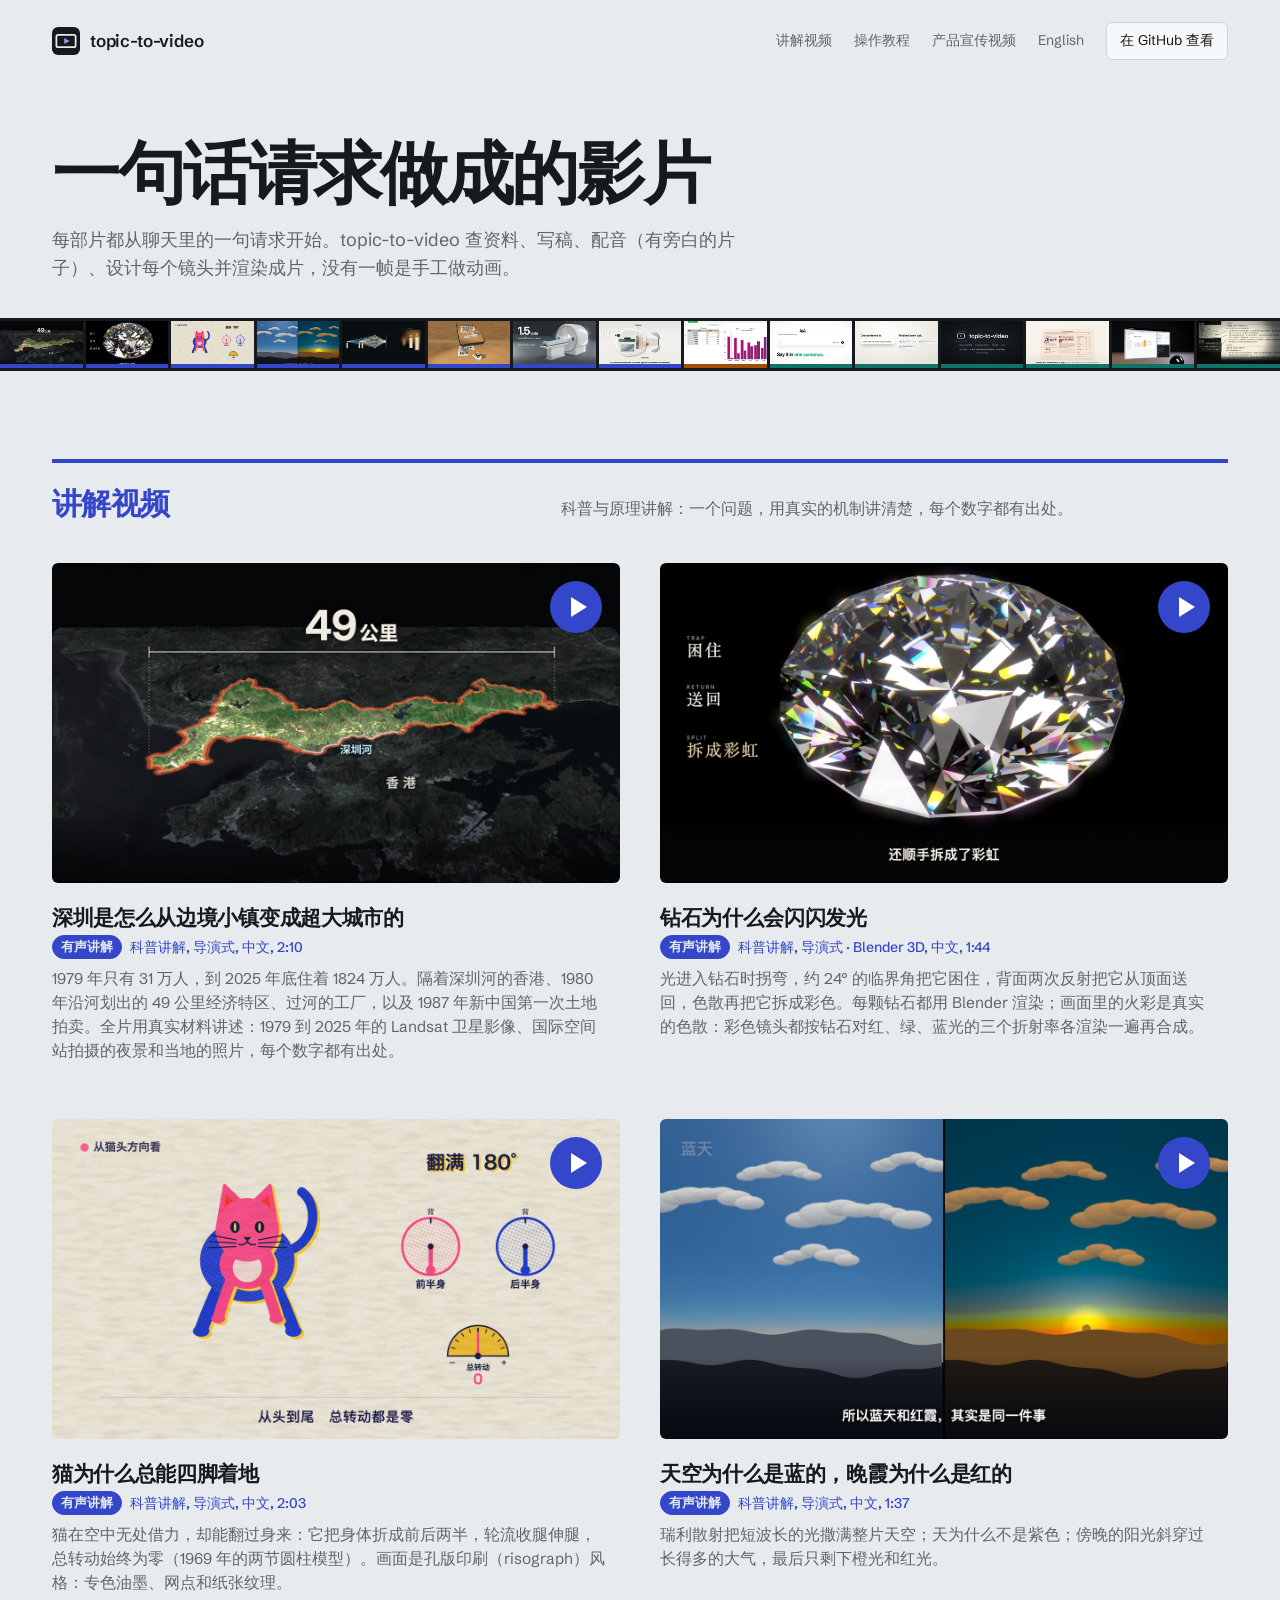
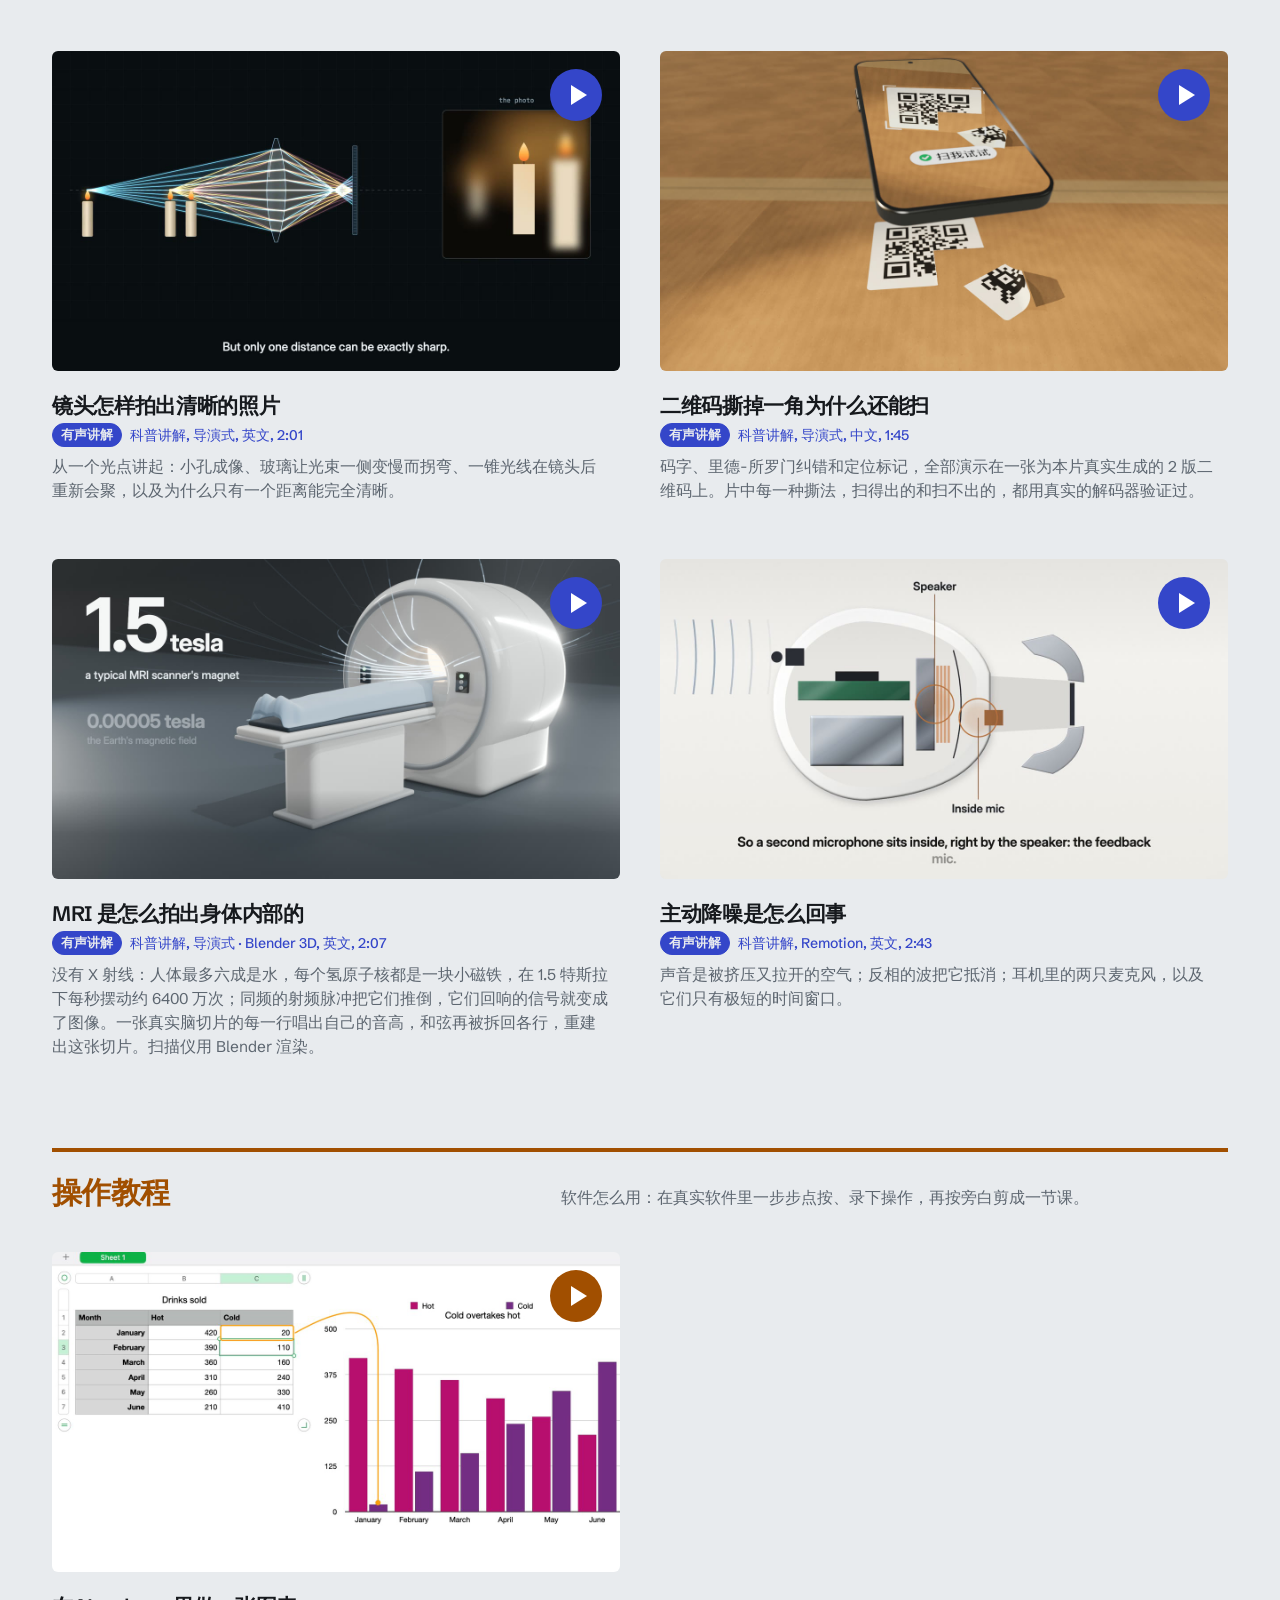
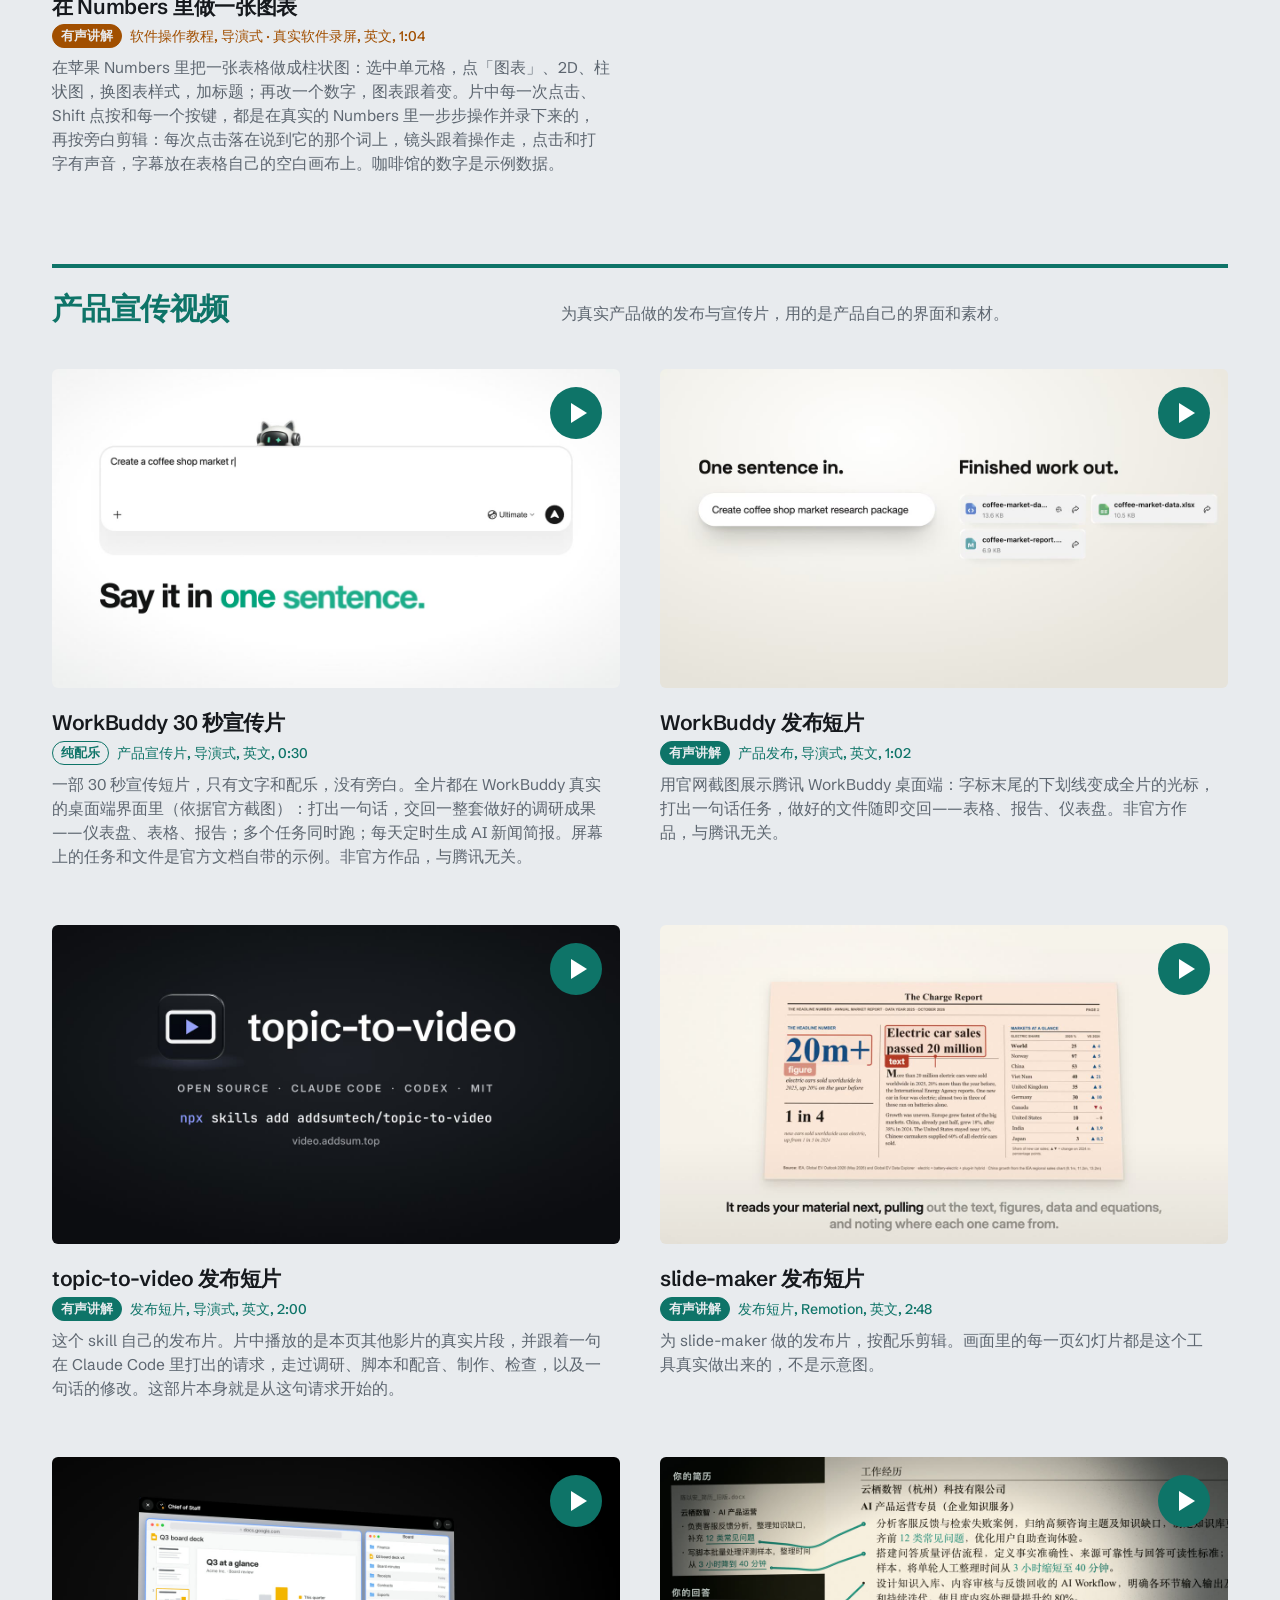
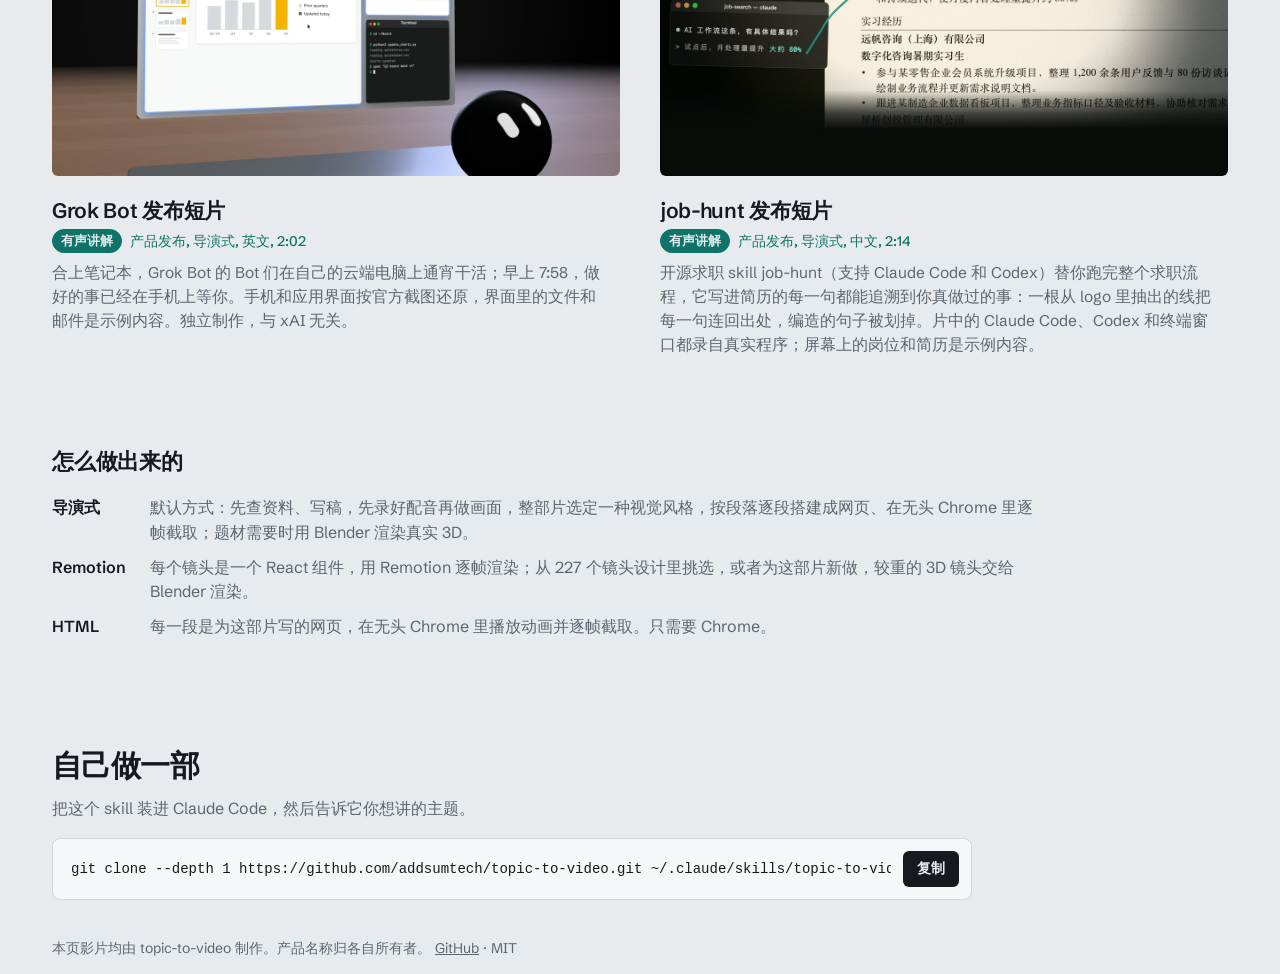
==== commit 5c20465f: "A Tutorials section: making a chart in Numbers, recorded from the real app The skill's first operati" ====
--- a/cn/index.html
+++ b/cn/index.html
@@ -4,13 +4,13 @@
 <meta charset="utf-8">
 <meta name="viewport" content="width=device-width, initial-scale=1">
 <title>topic-to-video 影片集</title>
-<meta name="description" content="topic-to-video 做的十四部短片。它是一个把任意主题做成配音讲解视频的 AI skill。">
+<meta name="description" content="topic-to-video 做的十五部短片。它是一个把任意主题做成配音讲解视频的 AI skill。">
 <link rel="canonical" href="https://video.addsum.top/cn/">
 <link rel="alternate" hreflang="en" href="https://video.addsum.top/">
 <link rel="alternate" hreflang="zh-CN" href="https://video.addsum.top/cn/">
 <meta property="og:type" content="website">
 <meta property="og:title" content="topic-to-video 影片集">
-<meta property="og:description" content="topic-to-video 做的十四部短片。它是一个把任意主题做成配音讲解视频的 AI skill。">
+<meta property="og:description" content="topic-to-video 做的十五部短片。它是一个把任意主题做成配音讲解视频的 AI skill。">
 <meta property="og:image" content="https://video.addsum.top/posters/shenzhen-border-town.jpg?v=d1630d3c">
 <meta name="twitter:card" content="summary_large_image">
 <link rel="icon" href="../favicon.svg" type="image/svg+xml">
@@ -23,7 +23,7 @@
 <header class="bar wrap">
   <a class="brand" href="/cn/"><img src="../favicon.svg" alt="" width="28" height="28"><span>topic-to-video</span></a>
   <nav>
-    <a href="#explainer">讲解视频</a><a href="#product">产品宣传视频</a>
+    <a href="#explainer">讲解视频</a><a href="#tutorial">操作教程</a><a href="#product">产品宣传视频</a>
     <a class="lang" href="../" hreflang="en">English</a>
     <a class="gh" href="https://github.com/addsumtech/topic-to-video">在 GitHub 查看</a>
   </nav>
@@ -33,7 +33,7 @@
     <h1>一句话请求做成的影片</h1>
     <p class="lede">每部片都从聊天里的一句请求开始。topic-to-video 查资料、写稿、配音（有旁白的片子）、设计每个镜头并渲染成片，没有一帧是手工做动画。</p>
   </div>
-  <nav class="strip" aria-label="Films" style="--n: 14"><a class="frame explainer" href="#shenzhen-border-town" data-film="shenzhen-border-town" aria-label="播放: 深圳是怎么从边境小镇变成超大城市的"><img src="../posters/shenzhen-border-town.jpg?v=d1630d3c" alt="" width="1280" height="720" loading="eager"></a>
+  <nav class="strip" aria-label="Films" style="--n: 15"><a class="frame explainer" href="#shenzhen-border-town" data-film="shenzhen-border-town" aria-label="播放: 深圳是怎么从边境小镇变成超大城市的"><img src="../posters/shenzhen-border-town.jpg?v=d1630d3c" alt="" width="1280" height="720" loading="eager"></a>
 <a class="frame explainer" href="#diamond-sparkle-3d" data-film="diamond-sparkle-3d" aria-label="播放: 钻石为什么会闪闪发光"><img src="../posters/diamond-sparkle-3d.jpg?v=61339767" alt="" width="1280" height="720" loading="eager"></a>
 <a class="frame explainer" href="#falling-cat" data-film="falling-cat" aria-label="播放: 猫为什么总能四脚着地"><img src="../posters/falling-cat.jpg?v=310fdbe5" alt="" width="1280" height="720" loading="eager"></a>
 <a class="frame explainer" href="#sky-blue-sunset" data-film="sky-blue-sunset" aria-label="播放: 天空为什么是蓝的，晚霞为什么是红的"><img src="../posters/sky-blue-sunset.jpg?v=2c7e1d2c" alt="" width="1280" height="720" loading="eager"></a>
@@ -41,13 +41,14 @@
 <a class="frame explainer" href="#qr-torn-corner" data-film="qr-torn-corner" aria-label="播放: 二维码撕掉一角为什么还能扫"><img src="../posters/qr-torn-corner.jpg?v=4c7e39ed" alt="" width="1280" height="720" loading="eager"></a>
 <a class="frame explainer" href="#mri-explainer" data-film="mri-explainer" aria-label="播放: MRI 是怎么拍出身体内部的"><img src="../posters/mri-explainer.jpg?v=e1149588" alt="" width="1280" height="720" loading="eager"></a>
 <a class="frame explainer" href="#anc-headphones" data-film="anc-headphones" aria-label="播放: 主动降噪是怎么回事"><img src="../posters/anc-headphones.jpg?v=d0423178" alt="" width="1280" height="720" loading="eager"></a>
+<a class="frame tutorial" href="#numbers-chart-tutorial" data-film="numbers-chart-tutorial" aria-label="播放: 在 Numbers 里做一张图表"><img src="../posters/numbers-chart-tutorial.jpg?v=be0b0431" alt="" width="1280" height="720" loading="eager"></a>
 <a class="frame product" href="#workbuddy-promo-30s" data-film="workbuddy-promo-30s" aria-label="播放: WorkBuddy 30 秒宣传片"><img src="../posters/workbuddy-promo-30s.jpg?v=bf23cd24" alt="" width="1280" height="720" loading="eager"></a>
 <a class="frame product" href="#workbuddy-promo" data-film="workbuddy-promo" aria-label="播放: WorkBuddy 发布短片"><img src="../posters/workbuddy-promo.jpg?v=80ecd85a" alt="" width="1280" height="720" loading="eager"></a>
 <a class="frame product" href="#topic-to-video-promo" data-film="topic-to-video-promo" aria-label="播放: topic-to-video 发布短片"><img src="../posters/topic-to-video-promo.jpg?v=ef1e4c8d" alt="" width="1280" height="720" loading="eager"></a>
 <a class="frame product" href="#slide-maker-promo" data-film="slide-maker-promo" aria-label="播放: slide-maker 发布短片"><img src="../posters/slide-maker-promo.jpg?v=3827391f" alt="" width="1280" height="720" loading="eager"></a>
 <a class="frame product" href="#grok-bot-explainer" data-film="grok-bot-explainer" aria-label="播放: Grok Bot 发布短片"><img src="../posters/grok-bot-explainer.jpg?v=2e505055" alt="" width="1280" height="720" loading="eager"></a>
 <a class="frame product" href="#job-hunt-promo" data-film="job-hunt-promo" aria-label="播放: job-hunt 发布短片"><img src="../posters/job-hunt-promo.jpg?v=38662429" alt="" width="1280" height="720" loading="eager"></a></nav>
-  <div class="wrap"><section class="tier explainer" id="explainer" aria-labelledby="explainer-h"><div class="tier-head"><h2 id="explainer-h">讲解视频</h2><p>科普与原理讲解：一个问题，用真实的机制讲清楚，每个数字都有出处。</p></div><div class="films"><article class="film" id="shenzhen-border-town"><button class="poster" type="button" data-film="shenzhen-border-town" aria-label="播放: 深圳是怎么从边境小镇变成超大城市的"><img src="../posters/shenzhen-border-town.jpg?v=d1630d3c" alt="" width="1280" height="720" loading="lazy"><span class="play" aria-hidden="true"></span></button><h3>深圳是怎么从边境小镇变成超大城市的</h3><p class="meta"><span class="tag voice">有声讲解</span>科普讲解, 导演式, 中文, 2:10</p><p class="note">1979 年只有 31 万人，到 2025 年底住着 1824 万人。隔着深圳河的香港、1980 年沿河划出的 49 公里经济特区、过河的工厂，以及 1987 年新中国第一次土地拍卖。全片用真实材料讲述：1979 到 2025 年的 Landsat 卫星影像、国际空间站拍摄的夜景和当地的照片，每个数字都有出处。</p></article><article class="film" id="diamond-sparkle-3d"><button class="poster" type="button" data-film="diamond-sparkle-3d" aria-label="播放: 钻石为什么会闪闪发光"><img src="../posters/diamond-sparkle-3d.jpg?v=61339767" alt="" width="1280" height="720" loading="lazy"><span class="play" aria-hidden="true"></span></button><h3>钻石为什么会闪闪发光</h3><p class="meta"><span class="tag voice">有声讲解</span>科普讲解, 导演式 · Blender 3D, 中文, 1:44</p><p class="note">光进入钻石时拐弯，约 24° 的临界角把它困住，背面两次反射把它从顶面送回，色散再把它拆成彩色。每颗钻石都用 Blender 渲染；画面里的火彩是真实的色散：彩色镜头都按钻石对红、绿、蓝光的三个折射率各渲染一遍再合成。</p></article><article class="film" id="falling-cat"><button class="poster" type="button" data-film="falling-cat" aria-label="播放: 猫为什么总能四脚着地"><img src="../posters/falling-cat.jpg?v=310fdbe5" alt="" width="1280" height="720" loading="lazy"><span class="play" aria-hidden="true"></span></button><h3>猫为什么总能四脚着地</h3><p class="meta"><span class="tag voice">有声讲解</span>科普讲解, 导演式, 中文, 2:03</p><p class="note">猫在空中无处借力，却能翻过身来：它把身体折成前后两半，轮流收腿伸腿，总转动始终为零（1969 年的两节圆柱模型）。画面是孔版印刷（risograph）风格：专色油墨、网点和纸张纹理。</p></article><article class="film" id="sky-blue-sunset"><button class="poster" type="button" data-film="sky-blue-sunset" aria-label="播放: 天空为什么是蓝的，晚霞为什么是红的"><img src="../posters/sky-blue-sunset.jpg?v=2c7e1d2c" alt="" width="1280" height="720" loading="lazy"><span class="play" aria-hidden="true"></span></button><h3>天空为什么是蓝的，晚霞为什么是红的</h3><p class="meta"><span class="tag voice">有声讲解</span>科普讲解, 导演式, 中文, 1:37</p><p class="note">瑞利散射把短波长的光撒满整片天空；天为什么不是紫色；傍晚的阳光斜穿过长得多的大气，最后只剩下橙光和红光。</p></article><article class="film" id="camera-lens"><button class="poster" type="button" data-film="camera-lens" aria-label="播放: 镜头怎样拍出清晰的照片"><img src="../posters/camera-lens.jpg?v=a3ba185c" alt="" width="1280" height="720" loading="lazy"><span class="play" aria-hidden="true"></span></button><h3>镜头怎样拍出清晰的照片</h3><p class="meta"><span class="tag voice">有声讲解</span>科普讲解, 导演式, 英文, 2:01</p><p class="note">从一个光点讲起：小孔成像、玻璃让光束一侧变慢而拐弯、一锥光线在镜头后重新会聚，以及为什么只有一个距离能完全清晰。</p></article><article class="film" id="qr-torn-corner"><button class="poster" type="button" data-film="qr-torn-corner" aria-label="播放: 二维码撕掉一角为什么还能扫"><img src="../posters/qr-torn-corner.jpg?v=4c7e39ed" alt="" width="1280" height="720" loading="lazy"><span class="play" aria-hidden="true"></span></button><h3>二维码撕掉一角为什么还能扫</h3><p class="meta"><span class="tag voice">有声讲解</span>科普讲解, 导演式, 中文, 1:45</p><p class="note">码字、里德-所罗门纠错和定位标记，全部演示在一张为本片真实生成的 2 版二维码上。片中每一种撕法，扫得出的和扫不出的，都用真实的解码器验证过。</p></article><article class="film" id="mri-explainer"><button class="poster" type="button" data-film="mri-explainer" aria-label="播放: MRI 是怎么拍出身体内部的"><img src="../posters/mri-explainer.jpg?v=e1149588" alt="" width="1280" height="720" loading="lazy"><span class="play" aria-hidden="true"></span></button><h3>MRI 是怎么拍出身体内部的</h3><p class="meta"><span class="tag voice">有声讲解</span>科普讲解, 导演式 · Blender 3D, 英文, 2:07</p><p class="note">没有 X 射线：人体最多六成是水，每个氢原子核都是一块小磁铁，在 1.5 特斯拉下每秒摆动约 6400 万次；同频的射频脉冲把它们推倒，它们回响的信号就变成了图像。一张真实脑切片的每一行唱出自己的音高，和弦再被拆回各行，重建出这张切片。扫描仪用 Blender 渲染。</p></article><article class="film" id="anc-headphones"><button class="poster" type="button" data-film="anc-headphones" aria-label="播放: 主动降噪是怎么回事"><img src="../posters/anc-headphones.jpg?v=d0423178" alt="" width="1280" height="720" loading="lazy"><span class="play" aria-hidden="true"></span></button><h3>主动降噪是怎么回事</h3><p class="meta"><span class="tag voice">有声讲解</span>科普讲解, Remotion, 英文, 2:43</p><p class="note">声音是被挤压又拉开的空气；反相的波把它抵消；耳机里的两只麦克风，以及它们只有极短的时间窗口。</p></article></div></section><section class="tier product" id="product" aria-labelledby="product-h"><div class="tier-head"><h2 id="product-h">产品宣传视频</h2><p>为真实产品做的发布与宣传片，用的是产品自己的界面和素材。</p></div><div class="films"><article class="film" id="workbuddy-promo-30s"><button class="poster" type="button" data-film="workbuddy-promo-30s" aria-label="播放: WorkBuddy 30 秒宣传片"><img src="../posters/workbuddy-promo-30s.jpg?v=bf23cd24" alt="" width="1280" height="720" loading="lazy"><span class="play" aria-hidden="true"></span></button><h3>WorkBuddy 30 秒宣传片</h3><p class="meta"><span class="tag music">纯配乐</span>产品宣传片, 导演式, 英文, 0:30</p><p class="note">一部 30 秒宣传短片，只有文字和配乐，没有旁白。全片都在 WorkBuddy 真实的桌面端界面里（依据官方截图）：打出一句话，交回一整套做好的调研成果——仪表盘、表格、报告；多个任务同时跑；每天定时生成 AI 新闻简报。屏幕上的任务和文件是官方文档自带的示例。非官方作品，与腾讯无关。</p></article><article class="film" id="workbuddy-promo"><button class="poster" type="button" data-film="workbuddy-promo" aria-label="播放: WorkBuddy 发布短片"><img src="../posters/workbuddy-promo.jpg?v=80ecd85a" alt="" width="1280" height="720" loading="lazy"><span class="play" aria-hidden="true"></span></button><h3>WorkBuddy 发布短片</h3><p class="meta"><span class="tag voice">有声讲解</span>产品发布, 导演式, 英文, 1:02</p><p class="note">用官网截图展示腾讯 WorkBuddy 桌面端：字标末尾的下划线变成全片的光标，打出一句话任务，做好的文件随即交回——表格、报告、仪表盘。非官方作品，与腾讯无关。</p></article><article class="film" id="topic-to-video-promo"><button class="poster" type="button" data-film="topic-to-video-promo" aria-label="播放: topic-to-video 发布短片"><img src="../posters/topic-to-video-promo.jpg?v=ef1e4c8d" alt="" width="1280" height="720" loading="lazy"><span class="play" aria-hidden="true"></span></button><h3>topic-to-video 发布短片</h3><p class="meta"><span class="tag voice">有声讲解</span>发布短片, 导演式, 英文, 2:00</p><p class="note">这个 skill 自己的发布片。片中播放的是本页其他影片的真实片段，并跟着一句在 Claude Code 里打出的请求，走过调研、脚本和配音、制作、检查，以及一句话的修改。这部片本身就是从这句请求开始的。</p></article><article class="film" id="slide-maker-promo"><button class="poster" type="button" data-film="slide-maker-promo" aria-label="播放: slide-maker 发布短片"><img src="../posters/slide-maker-promo.jpg?v=3827391f" alt="" width="1280" height="720" loading="lazy"><span class="play" aria-hidden="true"></span></button><h3>slide-maker 发布短片</h3><p class="meta"><span class="tag voice">有声讲解</span>发布短片, Remotion, 英文, 2:48</p><p class="note">为 slide-maker 做的发布片，按配乐剪辑。画面里的每一页幻灯片都是这个工具真实做出来的，不是示意图。</p></article><article class="film" id="grok-bot-explainer"><button class="poster" type="button" data-film="grok-bot-explainer" aria-label="播放: Grok Bot 发布短片"><img src="../posters/grok-bot-explainer.jpg?v=2e505055" alt="" width="1280" height="720" loading="lazy"><span class="play" aria-hidden="true"></span></button><h3>Grok Bot 发布短片</h3><p class="meta"><span class="tag voice">有声讲解</span>产品发布, 导演式, 英文, 2:02</p><p class="note">合上笔记本，Grok Bot 的 Bot 们在自己的云端电脑上通宵干活；早上 7:58，做好的事已经在手机上等你。手机和应用界面按官方截图还原，界面里的文件和邮件是示例内容。独立制作，与 xAI 无关。</p></article><article class="film" id="job-hunt-promo"><button class="poster" type="button" data-film="job-hunt-promo" aria-label="播放: job-hunt 发布短片"><img src="../posters/job-hunt-promo.jpg?v=38662429" alt="" width="1280" height="720" loading="lazy"><span class="play" aria-hidden="true"></span></button><h3>job-hunt 发布短片</h3><p class="meta"><span class="tag voice">有声讲解</span>产品发布, 导演式, 中文, 2:14</p><p class="note">开源求职 skill job-hunt（支持 Claude Code 和 Codex）替你跑完整个求职流程，它写进简历的每一句都能追溯到你真做过的事：一根从 logo 里抽出的线把每一句连回出处，编造的句子被划掉。片中的 Claude Code、Codex 和终端窗口都录自真实程序；屏幕上的岗位和简历是示例内容。</p></article></div></section></div>
+  <div class="wrap"><section class="tier explainer" id="explainer" aria-labelledby="explainer-h"><div class="tier-head"><h2 id="explainer-h">讲解视频</h2><p>科普与原理讲解：一个问题，用真实的机制讲清楚，每个数字都有出处。</p></div><div class="films"><article class="film" id="shenzhen-border-town"><button class="poster" type="button" data-film="shenzhen-border-town" aria-label="播放: 深圳是怎么从边境小镇变成超大城市的"><img src="../posters/shenzhen-border-town.jpg?v=d1630d3c" alt="" width="1280" height="720" loading="lazy"><span class="play" aria-hidden="true"></span></button><h3>深圳是怎么从边境小镇变成超大城市的</h3><p class="meta"><span class="tag voice">有声讲解</span>科普讲解, 导演式, 中文, 2:10</p><p class="note">1979 年只有 31 万人，到 2025 年底住着 1824 万人。隔着深圳河的香港、1980 年沿河划出的 49 公里经济特区、过河的工厂，以及 1987 年新中国第一次土地拍卖。全片用真实材料讲述：1979 到 2025 年的 Landsat 卫星影像、国际空间站拍摄的夜景和当地的照片，每个数字都有出处。</p></article><article class="film" id="diamond-sparkle-3d"><button class="poster" type="button" data-film="diamond-sparkle-3d" aria-label="播放: 钻石为什么会闪闪发光"><img src="../posters/diamond-sparkle-3d.jpg?v=61339767" alt="" width="1280" height="720" loading="lazy"><span class="play" aria-hidden="true"></span></button><h3>钻石为什么会闪闪发光</h3><p class="meta"><span class="tag voice">有声讲解</span>科普讲解, 导演式 · Blender 3D, 中文, 1:44</p><p class="note">光进入钻石时拐弯，约 24° 的临界角把它困住，背面两次反射把它从顶面送回，色散再把它拆成彩色。每颗钻石都用 Blender 渲染；画面里的火彩是真实的色散：彩色镜头都按钻石对红、绿、蓝光的三个折射率各渲染一遍再合成。</p></article><article class="film" id="falling-cat"><button class="poster" type="button" data-film="falling-cat" aria-label="播放: 猫为什么总能四脚着地"><img src="../posters/falling-cat.jpg?v=310fdbe5" alt="" width="1280" height="720" loading="lazy"><span class="play" aria-hidden="true"></span></button><h3>猫为什么总能四脚着地</h3><p class="meta"><span class="tag voice">有声讲解</span>科普讲解, 导演式, 中文, 2:03</p><p class="note">猫在空中无处借力，却能翻过身来：它把身体折成前后两半，轮流收腿伸腿，总转动始终为零（1969 年的两节圆柱模型）。画面是孔版印刷（risograph）风格：专色油墨、网点和纸张纹理。</p></article><article class="film" id="sky-blue-sunset"><button class="poster" type="button" data-film="sky-blue-sunset" aria-label="播放: 天空为什么是蓝的，晚霞为什么是红的"><img src="../posters/sky-blue-sunset.jpg?v=2c7e1d2c" alt="" width="1280" height="720" loading="lazy"><span class="play" aria-hidden="true"></span></button><h3>天空为什么是蓝的，晚霞为什么是红的</h3><p class="meta"><span class="tag voice">有声讲解</span>科普讲解, 导演式, 中文, 1:37</p><p class="note">瑞利散射把短波长的光撒满整片天空；天为什么不是紫色；傍晚的阳光斜穿过长得多的大气，最后只剩下橙光和红光。</p></article><article class="film" id="camera-lens"><button class="poster" type="button" data-film="camera-lens" aria-label="播放: 镜头怎样拍出清晰的照片"><img src="../posters/camera-lens.jpg?v=a3ba185c" alt="" width="1280" height="720" loading="lazy"><span class="play" aria-hidden="true"></span></button><h3>镜头怎样拍出清晰的照片</h3><p class="meta"><span class="tag voice">有声讲解</span>科普讲解, 导演式, 英文, 2:01</p><p class="note">从一个光点讲起：小孔成像、玻璃让光束一侧变慢而拐弯、一锥光线在镜头后重新会聚，以及为什么只有一个距离能完全清晰。</p></article><article class="film" id="qr-torn-corner"><button class="poster" type="button" data-film="qr-torn-corner" aria-label="播放: 二维码撕掉一角为什么还能扫"><img src="../posters/qr-torn-corner.jpg?v=4c7e39ed" alt="" width="1280" height="720" loading="lazy"><span class="play" aria-hidden="true"></span></button><h3>二维码撕掉一角为什么还能扫</h3><p class="meta"><span class="tag voice">有声讲解</span>科普讲解, 导演式, 中文, 1:45</p><p class="note">码字、里德-所罗门纠错和定位标记，全部演示在一张为本片真实生成的 2 版二维码上。片中每一种撕法，扫得出的和扫不出的，都用真实的解码器验证过。</p></article><article class="film" id="mri-explainer"><button class="poster" type="button" data-film="mri-explainer" aria-label="播放: MRI 是怎么拍出身体内部的"><img src="../posters/mri-explainer.jpg?v=e1149588" alt="" width="1280" height="720" loading="lazy"><span class="play" aria-hidden="true"></span></button><h3>MRI 是怎么拍出身体内部的</h3><p class="meta"><span class="tag voice">有声讲解</span>科普讲解, 导演式 · Blender 3D, 英文, 2:07</p><p class="note">没有 X 射线：人体最多六成是水，每个氢原子核都是一块小磁铁，在 1.5 特斯拉下每秒摆动约 6400 万次；同频的射频脉冲把它们推倒，它们回响的信号就变成了图像。一张真实脑切片的每一行唱出自己的音高，和弦再被拆回各行，重建出这张切片。扫描仪用 Blender 渲染。</p></article><article class="film" id="anc-headphones"><button class="poster" type="button" data-film="anc-headphones" aria-label="播放: 主动降噪是怎么回事"><img src="../posters/anc-headphones.jpg?v=d0423178" alt="" width="1280" height="720" loading="lazy"><span class="play" aria-hidden="true"></span></button><h3>主动降噪是怎么回事</h3><p class="meta"><span class="tag voice">有声讲解</span>科普讲解, Remotion, 英文, 2:43</p><p class="note">声音是被挤压又拉开的空气；反相的波把它抵消；耳机里的两只麦克风，以及它们只有极短的时间窗口。</p></article></div></section><section class="tier tutorial" id="tutorial" aria-labelledby="tutorial-h"><div class="tier-head"><h2 id="tutorial-h">操作教程</h2><p>软件怎么用：在真实软件里一步步点按、录下操作，再按旁白剪成一节课。</p></div><div class="films"><article class="film" id="numbers-chart-tutorial"><button class="poster" type="button" data-film="numbers-chart-tutorial" aria-label="播放: 在 Numbers 里做一张图表"><img src="../posters/numbers-chart-tutorial.jpg?v=be0b0431" alt="" width="1280" height="720" loading="lazy"><span class="play" aria-hidden="true"></span></button><h3>在 Numbers 里做一张图表</h3><p class="meta"><span class="tag voice">有声讲解</span>软件操作教程, 导演式 · 真实软件录屏, 英文, 1:04</p><p class="note">在苹果 Numbers 里把一张表格做成柱状图：选中单元格，点「图表」、2D、柱状图，换图表样式，加标题；再改一个数字，图表跟着变。片中每一次点击、Shift 点按和每一个按键，都是在真实的 Numbers 里一步步操作并录下来的，再按旁白剪辑：每次点击落在说到它的那个词上，镜头跟着操作走，点击和打字有声音，字幕放在表格自己的空白画布上。咖啡馆的数字是示例数据。</p></article></div></section><section class="tier product" id="product" aria-labelledby="product-h"><div class="tier-head"><h2 id="product-h">产品宣传视频</h2><p>为真实产品做的发布与宣传片，用的是产品自己的界面和素材。</p></div><div class="films"><article class="film" id="workbuddy-promo-30s"><button class="poster" type="button" data-film="workbuddy-promo-30s" aria-label="播放: WorkBuddy 30 秒宣传片"><img src="../posters/workbuddy-promo-30s.jpg?v=bf23cd24" alt="" width="1280" height="720" loading="lazy"><span class="play" aria-hidden="true"></span></button><h3>WorkBuddy 30 秒宣传片</h3><p class="meta"><span class="tag music">纯配乐</span>产品宣传片, 导演式, 英文, 0:30</p><p class="note">一部 30 秒宣传短片，只有文字和配乐，没有旁白。全片都在 WorkBuddy 真实的桌面端界面里（依据官方截图）：打出一句话，交回一整套做好的调研成果——仪表盘、表格、报告；多个任务同时跑；每天定时生成 AI 新闻简报。屏幕上的任务和文件是官方文档自带的示例。非官方作品，与腾讯无关。</p></article><article class="film" id="workbuddy-promo"><button class="poster" type="button" data-film="workbuddy-promo" aria-label="播放: WorkBuddy 发布短片"><img src="../posters/workbuddy-promo.jpg?v=80ecd85a" alt="" width="1280" height="720" loading="lazy"><span class="play" aria-hidden="true"></span></button><h3>WorkBuddy 发布短片</h3><p class="meta"><span class="tag voice">有声讲解</span>产品发布, 导演式, 英文, 1:02</p><p class="note">用官网截图展示腾讯 WorkBuddy 桌面端：字标末尾的下划线变成全片的光标，打出一句话任务，做好的文件随即交回——表格、报告、仪表盘。非官方作品，与腾讯无关。</p></article><article class="film" id="topic-to-video-promo"><button class="poster" type="button" data-film="topic-to-video-promo" aria-label="播放: topic-to-video 发布短片"><img src="../posters/topic-to-video-promo.jpg?v=ef1e4c8d" alt="" width="1280" height="720" loading="lazy"><span class="play" aria-hidden="true"></span></button><h3>topic-to-video 发布短片</h3><p class="meta"><span class="tag voice">有声讲解</span>发布短片, 导演式, 英文, 2:00</p><p class="note">这个 skill 自己的发布片。片中播放的是本页其他影片的真实片段，并跟着一句在 Claude Code 里打出的请求，走过调研、脚本和配音、制作、检查，以及一句话的修改。这部片本身就是从这句请求开始的。</p></article><article class="film" id="slide-maker-promo"><button class="poster" type="button" data-film="slide-maker-promo" aria-label="播放: slide-maker 发布短片"><img src="../posters/slide-maker-promo.jpg?v=3827391f" alt="" width="1280" height="720" loading="lazy"><span class="play" aria-hidden="true"></span></button><h3>slide-maker 发布短片</h3><p class="meta"><span class="tag voice">有声讲解</span>发布短片, Remotion, 英文, 2:48</p><p class="note">为 slide-maker 做的发布片，按配乐剪辑。画面里的每一页幻灯片都是这个工具真实做出来的，不是示意图。</p></article><article class="film" id="grok-bot-explainer"><button class="poster" type="button" data-film="grok-bot-explainer" aria-label="播放: Grok Bot 发布短片"><img src="../posters/grok-bot-explainer.jpg?v=2e505055" alt="" width="1280" height="720" loading="lazy"><span class="play" aria-hidden="true"></span></button><h3>Grok Bot 发布短片</h3><p class="meta"><span class="tag voice">有声讲解</span>产品发布, 导演式, 英文, 2:02</p><p class="note">合上笔记本，Grok Bot 的 Bot 们在自己的云端电脑上通宵干活；早上 7:58，做好的事已经在手机上等你。手机和应用界面按官方截图还原，界面里的文件和邮件是示例内容。独立制作，与 xAI 无关。</p></article><article class="film" id="job-hunt-promo"><button class="poster" type="button" data-film="job-hunt-promo" aria-label="播放: job-hunt 发布短片"><img src="../posters/job-hunt-promo.jpg?v=38662429" alt="" width="1280" height="720" loading="lazy"><span class="play" aria-hidden="true"></span></button><h3>job-hunt 发布短片</h3><p class="meta"><span class="tag voice">有声讲解</span>产品发布, 导演式, 中文, 2:14</p><p class="note">开源求职 skill job-hunt（支持 Claude Code 和 Codex）替你跑完整个求职流程，它写进简历的每一句都能追溯到你真做过的事：一根从 logo 里抽出的线把每一句连回出处，编造的句子被划掉。片中的 Claude Code、Codex 和终端窗口都录自真实程序；屏幕上的岗位和简历是示例内容。</p></article></div></section></div>
   <section class="how wrap" aria-labelledby="how-h">
     <h2 id="how-h">怎么做出来的</h2>
     <dl><dt>导演式</dt><dd>默认方式：先查资料、写稿，先录好配音再做画面，整部片选定一种视觉风格，按段落逐段搭建成网页、在无头 Chrome 里逐帧截取；题材需要时用 Blender 渲染真实 3D。</dd><dt>Remotion</dt><dd>每个镜头是一个 React 组件，用 Remotion 逐帧渲染；从 227 个镜头设计里挑选，或者为这部片新做，较重的 3D 镜头交给 Blender 渲染。</dd><dt>HTML</dt><dd>每一段是为这部片写的网页，在无头 Chrome 里播放动画并逐帧截取。只需要 Chrome。</dd></dl>
@@ -64,7 +65,7 @@
   <div class="caption"><h2 id="player-title"></h2><p></p>
   <button type="button" class="close">关闭</button></div>
 </dialog>
-<script>window.FILMS = {"shenzhen-border-town": {"title": "深圳是怎么从边境小镇变成超大城市的", "note": "1979 年只有 31 万人，到 2025 年底住着 1824 万人。隔着深圳河的香港、1980 年沿河划出的 49 公里经济特区、过河的工厂，以及 1987 年新中国第一次土地拍卖。全片用真实材料讲述：1979 到 2025 年的 Landsat 卫星影像、国际空间站拍摄的夜景和当地的照片，每个数字都有出处。", "src": "../films/shenzhen-border-town.mp4?v=1897809a", "poster": "../posters/shenzhen-border-town.jpg?v=d1630d3c"}, "diamond-sparkle-3d": {"title": "钻石为什么会闪闪发光", "note": "光进入钻石时拐弯，约 24° 的临界角把它困住，背面两次反射把它从顶面送回，色散再把它拆成彩色。每颗钻石都用 Blender 渲染；画面里的火彩是真实的色散：彩色镜头都按钻石对红、绿、蓝光的三个折射率各渲染一遍再合成。", "src": "../films/diamond-sparkle-3d.mp4?v=d024de92", "poster": "../posters/diamond-sparkle-3d.jpg?v=61339767"}, "falling-cat": {"title": "猫为什么总能四脚着地", "note": "猫在空中无处借力，却能翻过身来：它把身体折成前后两半，轮流收腿伸腿，总转动始终为零（1969 年的两节圆柱模型）。画面是孔版印刷（risograph）风格：专色油墨、网点和纸张纹理。", "src": "../films/falling-cat.mp4?v=8da2a61b", "poster": "../posters/falling-cat.jpg?v=310fdbe5"}, "sky-blue-sunset": {"title": "天空为什么是蓝的，晚霞为什么是红的", "note": "瑞利散射把短波长的光撒满整片天空；天为什么不是紫色；傍晚的阳光斜穿过长得多的大气，最后只剩下橙光和红光。", "src": "../films/sky-blue-sunset.mp4?v=1abcbdfa", "poster": "../posters/sky-blue-sunset.jpg?v=2c7e1d2c"}, "camera-lens": {"title": "镜头怎样拍出清晰的照片", "note": "从一个光点讲起：小孔成像、玻璃让光束一侧变慢而拐弯、一锥光线在镜头后重新会聚，以及为什么只有一个距离能完全清晰。", "src": "../films/camera-lens.mp4?v=78d76470", "poster": "../posters/camera-lens.jpg?v=a3ba185c"}, "qr-torn-corner": {"title": "二维码撕掉一角为什么还能扫", "note": "码字、里德-所罗门纠错和定位标记，全部演示在一张为本片真实生成的 2 版二维码上。片中每一种撕法，扫得出的和扫不出的，都用真实的解码器验证过。", "src": "../films/qr-torn-corner.mp4?v=53596d59", "poster": "../posters/qr-torn-corner.jpg?v=4c7e39ed"}, "mri-explainer": {"title": "MRI 是怎么拍出身体内部的", "note": "没有 X 射线：人体最多六成是水，每个氢原子核都是一块小磁铁，在 1.5 特斯拉下每秒摆动约 6400 万次；同频的射频脉冲把它们推倒，它们回响的信号就变成了图像。一张真实脑切片的每一行唱出自己的音高，和弦再被拆回各行，重建出这张切片。扫描仪用 Blender 渲染。", "src": "../films/mri-explainer.mp4?v=69eb5b3f", "poster": "../posters/mri-explainer.jpg?v=e1149588"}, "anc-headphones": {"title": "主动降噪是怎么回事", "note": "声音是被挤压又拉开的空气；反相的波把它抵消；耳机里的两只麦克风，以及它们只有极短的时间窗口。", "src": "../films/anc-headphones.mp4?v=1efedce9", "poster": "../posters/anc-headphones.jpg?v=d0423178"}, "workbuddy-promo-30s": {"title": "WorkBuddy 30 秒宣传片", "note": "一部 30 秒宣传短片，只有文字和配乐，没有旁白。全片都在 WorkBuddy 真实的桌面端界面里（依据官方截图）：打出一句话，交回一整套做好的调研成果——仪表盘、表格、报告；多个任务同时跑；每天定时生成 AI 新闻简报。屏幕上的任务和文件是官方文档自带的示例。非官方作品，与腾讯无关。", "src": "../films/workbuddy-promo-30s.mp4?v=dd73f4c9", "poster": "../posters/workbuddy-promo-30s.jpg?v=bf23cd24"}, "workbuddy-promo": {"title": "WorkBuddy 发布短片", "note": "用官网截图展示腾讯 WorkBuddy 桌面端：字标末尾的下划线变成全片的光标，打出一句话任务，做好的文件随即交回——表格、报告、仪表盘。非官方作品，与腾讯无关。", "src": "../films/workbuddy-promo.mp4?v=c67adeae", "poster": "../posters/workbuddy-promo.jpg?v=80ecd85a"}, "topic-to-video-promo": {"title": "topic-to-video 发布短片", "note": "这个 skill 自己的发布片。片中播放的是本页其他影片的真实片段，并跟着一句在 Claude Code 里打出的请求，走过调研、脚本和配音、制作、检查，以及一句话的修改。这部片本身就是从这句请求开始的。", "src": "../films/topic-to-video-promo.mp4?v=ed03a1b8", "poster": "../posters/topic-to-video-promo.jpg?v=ef1e4c8d"}, "slide-maker-promo": {"title": "slide-maker 发布短片", "note": "为 slide-maker 做的发布片，按配乐剪辑。画面里的每一页幻灯片都是这个工具真实做出来的，不是示意图。", "src": "../films/slide-maker-promo.mp4?v=7106f4c9", "poster": "../posters/slide-maker-promo.jpg?v=3827391f"}, "grok-bot-explainer": {"title": "Grok Bot 发布短片", "note": "合上笔记本，Grok Bot 的 Bot 们在自己的云端电脑上通宵干活；早上 7:58，做好的事已经在手机上等你。手机和应用界面按官方截图还原，界面里的文件和邮件是示例内容。独立制作，与 xAI 无关。", "src": "../films/grok-bot-explainer.mp4?v=8d29406d", "poster": "../posters/grok-bot-explainer.jpg?v=2e505055"}, "job-hunt-promo": {"title": "job-hunt 发布短片", "note": "开源求职 skill job-hunt（支持 Claude Code 和 Codex）替你跑完整个求职流程，它写进简历的每一句都能追溯到你真做过的事：一根从 logo 里抽出的线把每一句连回出处，编造的句子被划掉。片中的 Claude Code、Codex 和终端窗口都录自真实程序；屏幕上的岗位和简历是示例内容。", "src": "../films/job-hunt-promo.mp4?v=a214367b", "poster": "../posters/job-hunt-promo.jpg?v=38662429"}};</script>
+<script>window.FILMS = {"shenzhen-border-town": {"title": "深圳是怎么从边境小镇变成超大城市的", "note": "1979 年只有 31 万人，到 2025 年底住着 1824 万人。隔着深圳河的香港、1980 年沿河划出的 49 公里经济特区、过河的工厂，以及 1987 年新中国第一次土地拍卖。全片用真实材料讲述：1979 到 2025 年的 Landsat 卫星影像、国际空间站拍摄的夜景和当地的照片，每个数字都有出处。", "src": "../films/shenzhen-border-town.mp4?v=1897809a", "poster": "../posters/shenzhen-border-town.jpg?v=d1630d3c"}, "diamond-sparkle-3d": {"title": "钻石为什么会闪闪发光", "note": "光进入钻石时拐弯，约 24° 的临界角把它困住，背面两次反射把它从顶面送回，色散再把它拆成彩色。每颗钻石都用 Blender 渲染；画面里的火彩是真实的色散：彩色镜头都按钻石对红、绿、蓝光的三个折射率各渲染一遍再合成。", "src": "../films/diamond-sparkle-3d.mp4?v=d024de92", "poster": "../posters/diamond-sparkle-3d.jpg?v=61339767"}, "falling-cat": {"title": "猫为什么总能四脚着地", "note": "猫在空中无处借力，却能翻过身来：它把身体折成前后两半，轮流收腿伸腿，总转动始终为零（1969 年的两节圆柱模型）。画面是孔版印刷（risograph）风格：专色油墨、网点和纸张纹理。", "src": "../films/falling-cat.mp4?v=8da2a61b", "poster": "../posters/falling-cat.jpg?v=310fdbe5"}, "sky-blue-sunset": {"title": "天空为什么是蓝的，晚霞为什么是红的", "note": "瑞利散射把短波长的光撒满整片天空；天为什么不是紫色；傍晚的阳光斜穿过长得多的大气，最后只剩下橙光和红光。", "src": "../films/sky-blue-sunset.mp4?v=1abcbdfa", "poster": "../posters/sky-blue-sunset.jpg?v=2c7e1d2c"}, "camera-lens": {"title": "镜头怎样拍出清晰的照片", "note": "从一个光点讲起：小孔成像、玻璃让光束一侧变慢而拐弯、一锥光线在镜头后重新会聚，以及为什么只有一个距离能完全清晰。", "src": "../films/camera-lens.mp4?v=78d76470", "poster": "../posters/camera-lens.jpg?v=a3ba185c"}, "qr-torn-corner": {"title": "二维码撕掉一角为什么还能扫", "note": "码字、里德-所罗门纠错和定位标记，全部演示在一张为本片真实生成的 2 版二维码上。片中每一种撕法，扫得出的和扫不出的，都用真实的解码器验证过。", "src": "../films/qr-torn-corner.mp4?v=53596d59", "poster": "../posters/qr-torn-corner.jpg?v=4c7e39ed"}, "mri-explainer": {"title": "MRI 是怎么拍出身体内部的", "note": "没有 X 射线：人体最多六成是水，每个氢原子核都是一块小磁铁，在 1.5 特斯拉下每秒摆动约 6400 万次；同频的射频脉冲把它们推倒，它们回响的信号就变成了图像。一张真实脑切片的每一行唱出自己的音高，和弦再被拆回各行，重建出这张切片。扫描仪用 Blender 渲染。", "src": "../films/mri-explainer.mp4?v=69eb5b3f", "poster": "../posters/mri-explainer.jpg?v=e1149588"}, "anc-headphones": {"title": "主动降噪是怎么回事", "note": "声音是被挤压又拉开的空气；反相的波把它抵消；耳机里的两只麦克风，以及它们只有极短的时间窗口。", "src": "../films/anc-headphones.mp4?v=1efedce9", "poster": "../posters/anc-headphones.jpg?v=d0423178"}, "numbers-chart-tutorial": {"title": "在 Numbers 里做一张图表", "note": "在苹果 Numbers 里把一张表格做成柱状图：选中单元格，点「图表」、2D、柱状图，换图表样式，加标题；再改一个数字，图表跟着变。片中每一次点击、Shift 点按和每一个按键，都是在真实的 Numbers 里一步步操作并录下来的，再按旁白剪辑：每次点击落在说到它的那个词上，镜头跟着操作走，点击和打字有声音，字幕放在表格自己的空白画布上。咖啡馆的数字是示例数据。", "src": "../films/numbers-chart-tutorial.mp4?v=0fe9c930", "poster": "../posters/numbers-chart-tutorial.jpg?v=be0b0431"}, "workbuddy-promo-30s": {"title": "WorkBuddy 30 秒宣传片", "note": "一部 30 秒宣传短片，只有文字和配乐，没有旁白。全片都在 WorkBuddy 真实的桌面端界面里（依据官方截图）：打出一句话，交回一整套做好的调研成果——仪表盘、表格、报告；多个任务同时跑；每天定时生成 AI 新闻简报。屏幕上的任务和文件是官方文档自带的示例。非官方作品，与腾讯无关。", "src": "../films/workbuddy-promo-30s.mp4?v=dd73f4c9", "poster": "../posters/workbuddy-promo-30s.jpg?v=bf23cd24"}, "workbuddy-promo": {"title": "WorkBuddy 发布短片", "note": "用官网截图展示腾讯 WorkBuddy 桌面端：字标末尾的下划线变成全片的光标，打出一句话任务，做好的文件随即交回——表格、报告、仪表盘。非官方作品，与腾讯无关。", "src": "../films/workbuddy-promo.mp4?v=c67adeae", "poster": "../posters/workbuddy-promo.jpg?v=80ecd85a"}, "topic-to-video-promo": {"title": "topic-to-video 发布短片", "note": "这个 skill 自己的发布片。片中播放的是本页其他影片的真实片段，并跟着一句在 Claude Code 里打出的请求，走过调研、脚本和配音、制作、检查，以及一句话的修改。这部片本身就是从这句请求开始的。", "src": "../films/topic-to-video-promo.mp4?v=ed03a1b8", "poster": "../posters/topic-to-video-promo.jpg?v=ef1e4c8d"}, "slide-maker-promo": {"title": "slide-maker 发布短片", "note": "为 slide-maker 做的发布片，按配乐剪辑。画面里的每一页幻灯片都是这个工具真实做出来的，不是示意图。", "src": "../films/slide-maker-promo.mp4?v=7106f4c9", "poster": "../posters/slide-maker-promo.jpg?v=3827391f"}, "grok-bot-explainer": {"title": "Grok Bot 发布短片", "note": "合上笔记本，Grok Bot 的 Bot 们在自己的云端电脑上通宵干活；早上 7:58，做好的事已经在手机上等你。手机和应用界面按官方截图还原，界面里的文件和邮件是示例内容。独立制作，与 xAI 无关。", "src": "../films/grok-bot-explainer.mp4?v=8d29406d", "poster": "../posters/grok-bot-explainer.jpg?v=2e505055"}, "job-hunt-promo": {"title": "job-hunt 发布短片", "note": "开源求职 skill job-hunt（支持 Claude Code 和 Codex）替你跑完整个求职流程，它写进简历的每一句都能追溯到你真做过的事：一根从 logo 里抽出的线把每一句连回出处，编造的句子被划掉。片中的 Claude Code、Codex 和终端窗口都录自真实程序；屏幕上的岗位和简历是示例内容。", "src": "../films/job-hunt-promo.mp4?v=a214367b", "poster": "../posters/job-hunt-promo.jpg?v=38662429"}};</script>
 <script src="../site.js"></script>
 </body>
 </html>
--- a/site.css
+++ b/site.css
@@ -6,12 +6,13 @@
   --line: #cfd5db;
   --remotion: #3446c9;
   --html: #0e7468;
+  --tutorial: #a14f00;
   --tier: var(--ink);
 }
 @media (prefers-color-scheme: dark) {
   :root:not([data-theme="light"]) {
     --table: #1a1e23; --sheet: #22272d; --ink: #eef1f4; --mute: #a3acb6; --line: #343b43;
-    --remotion: #8d9cff; --html: #5cc8b6;
+    --remotion: #8d9cff; --html: #5cc8b6; --tutorial: #f3a756;
   }
 }
 * { box-sizing: border-box; }
@@ -113,6 +114,7 @@
 }
 .explainer { --tier: var(--remotion); }
 .product { --tier: var(--html); }
+.tutorial { --tier: var(--tutorial); }
 .how { padding-top: 88px; }
 .how h2 { margin: 0 0 16px; font-size: 22px; letter-spacing: -.01em; }
 .how dl { display: grid; grid-template-columns: max-content minmax(0, 1fr); gap: 10px 24px; margin: 0; max-width: 62em; }
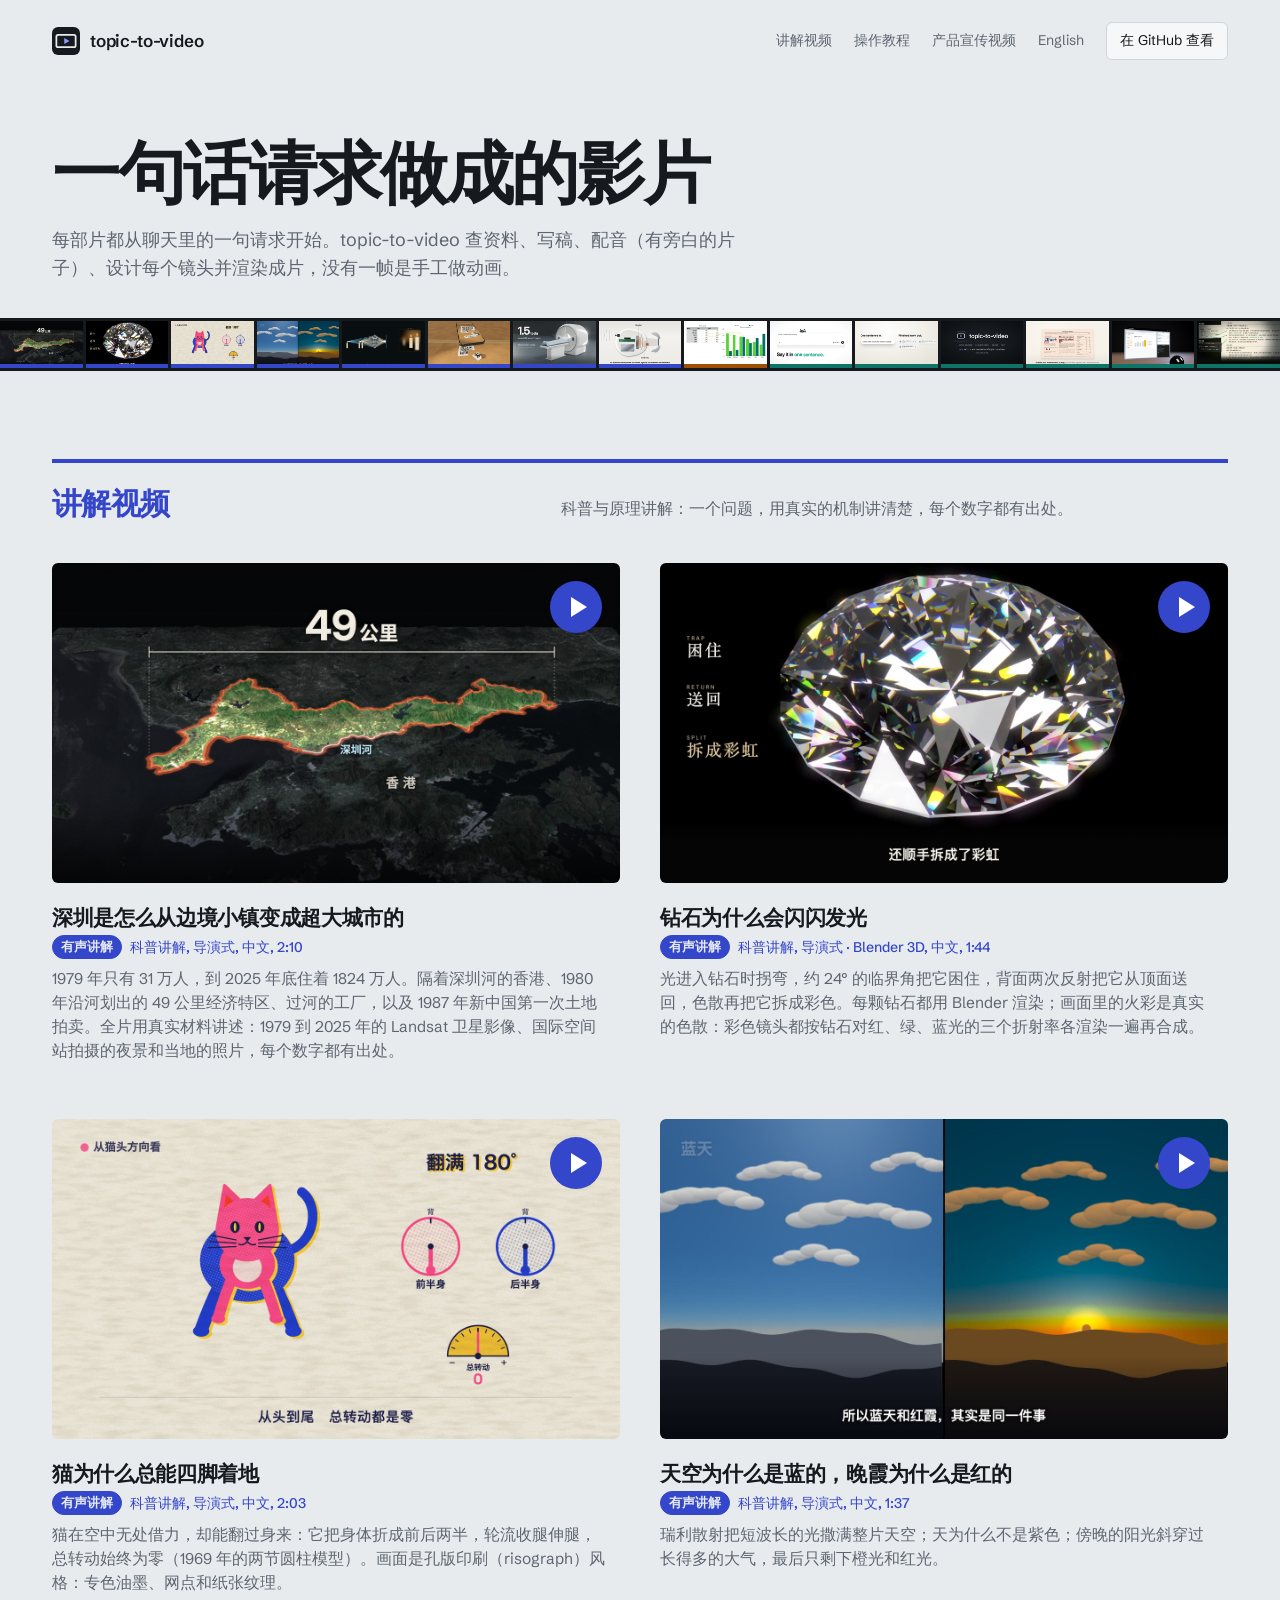
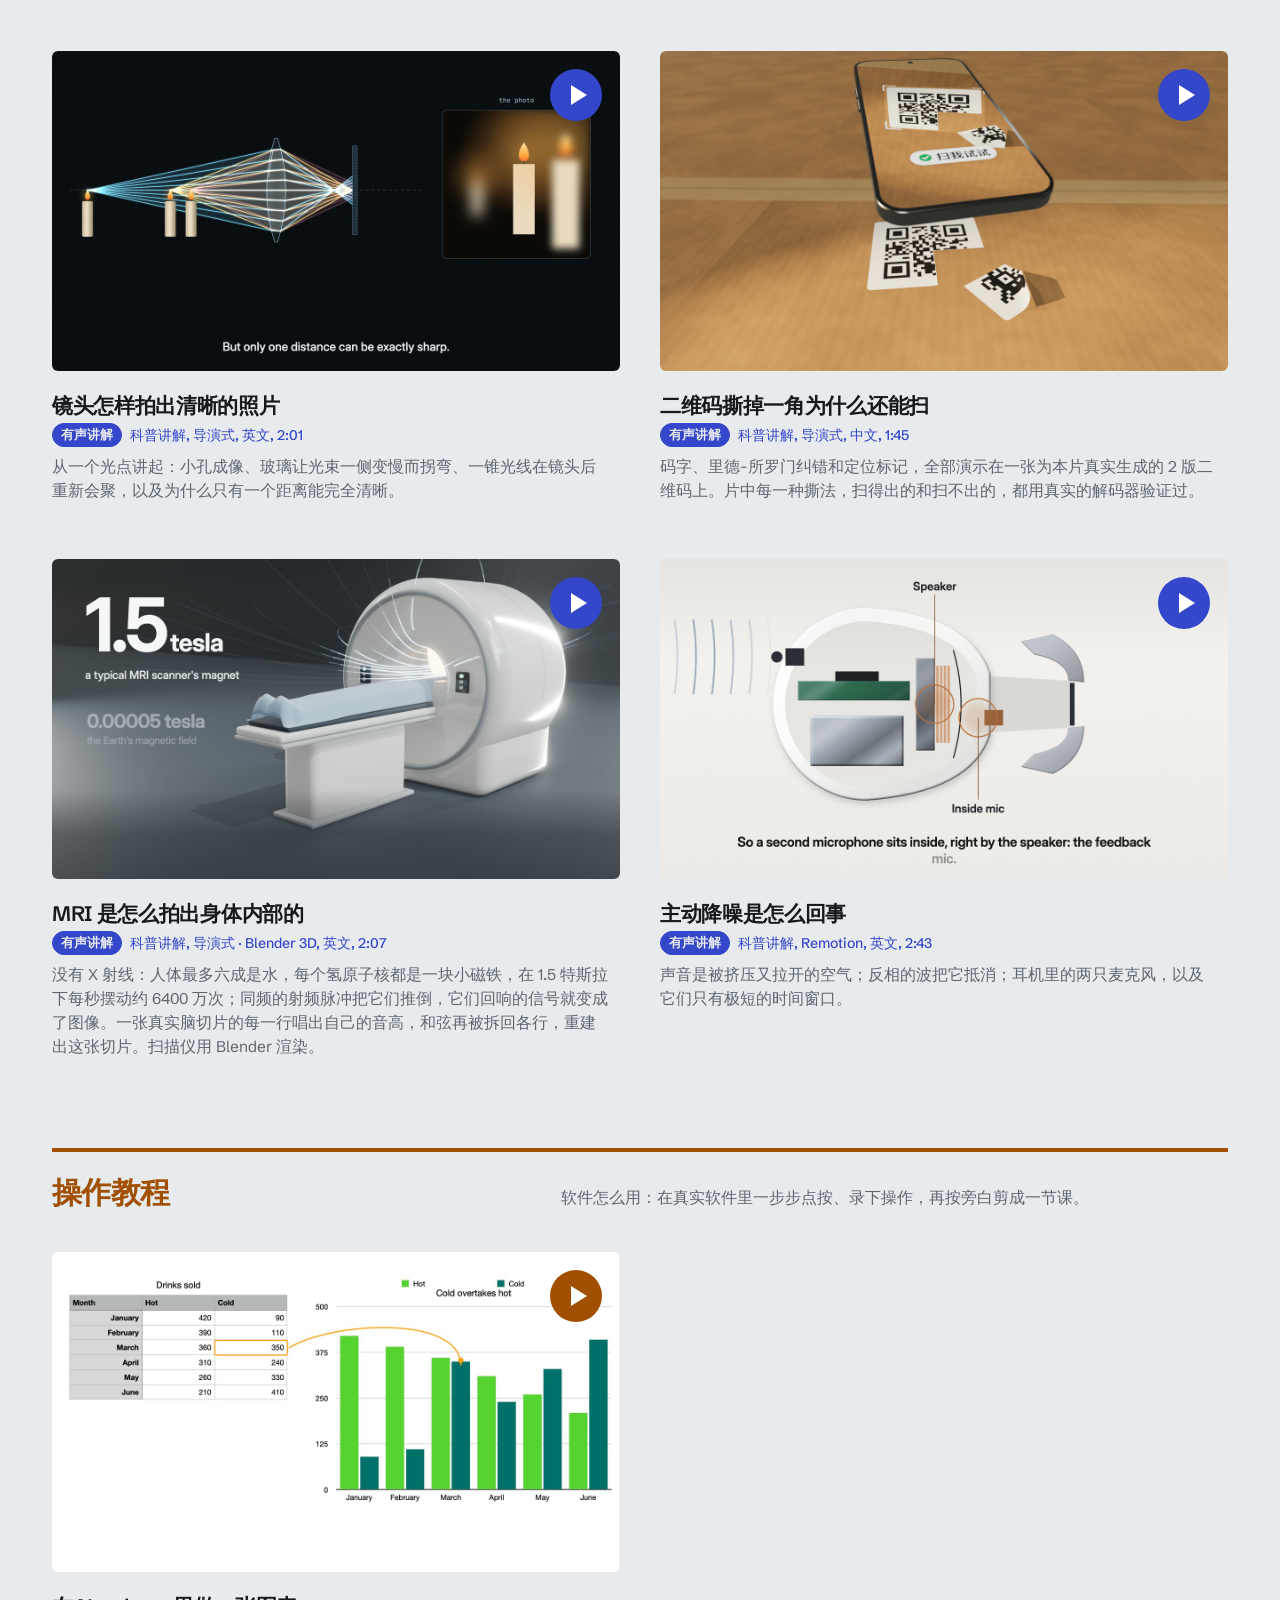
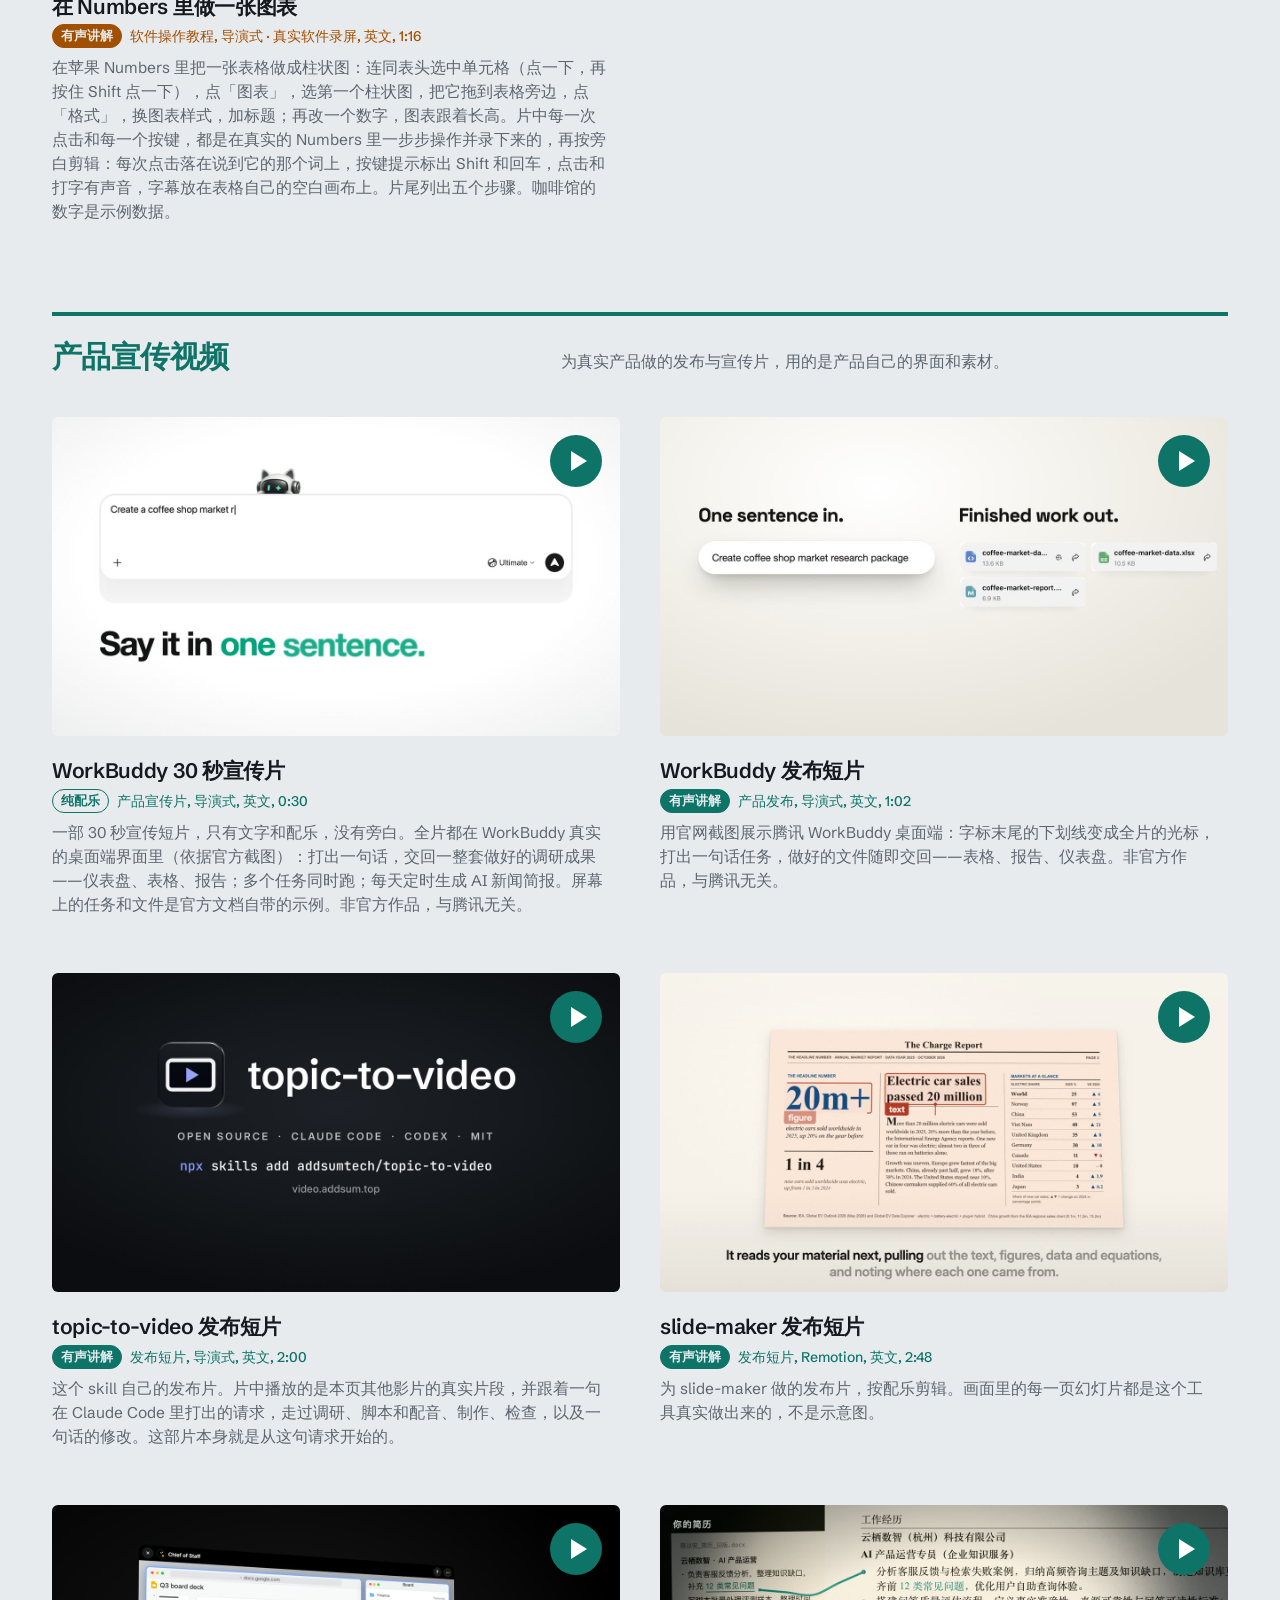
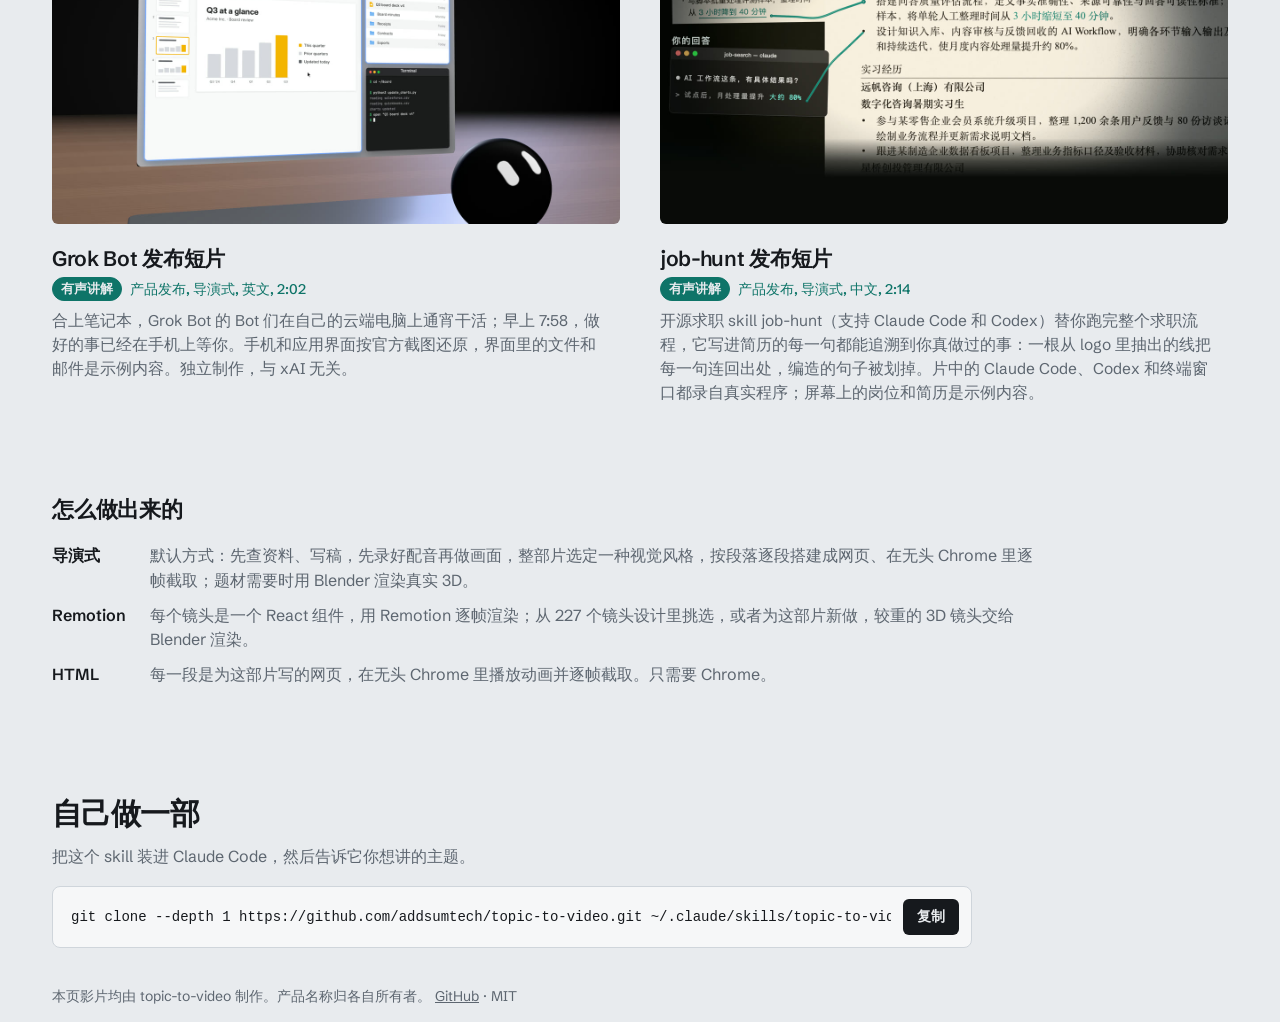
==== commit 3584344e: "Numbers tutorial: the revised film (1:16) A taller take where nothing scrolls, recorded at a steady " ====
--- a/cn/index.html
+++ b/cn/index.html
@@ -41,14 +41,14 @@
 <a class="frame explainer" href="#qr-torn-corner" data-film="qr-torn-corner" aria-label="播放: 二维码撕掉一角为什么还能扫"><img src="../posters/qr-torn-corner.jpg?v=4c7e39ed" alt="" width="1280" height="720" loading="eager"></a>
 <a class="frame explainer" href="#mri-explainer" data-film="mri-explainer" aria-label="播放: MRI 是怎么拍出身体内部的"><img src="../posters/mri-explainer.jpg?v=e1149588" alt="" width="1280" height="720" loading="eager"></a>
 <a class="frame explainer" href="#anc-headphones" data-film="anc-headphones" aria-label="播放: 主动降噪是怎么回事"><img src="../posters/anc-headphones.jpg?v=d0423178" alt="" width="1280" height="720" loading="eager"></a>
-<a class="frame tutorial" href="#numbers-chart-tutorial" data-film="numbers-chart-tutorial" aria-label="播放: 在 Numbers 里做一张图表"><img src="../posters/numbers-chart-tutorial.jpg?v=be0b0431" alt="" width="1280" height="720" loading="eager"></a>
+<a class="frame tutorial" href="#numbers-chart-tutorial" data-film="numbers-chart-tutorial" aria-label="播放: 在 Numbers 里做一张图表"><img src="../posters/numbers-chart-tutorial.jpg?v=06f4d6e6" alt="" width="1280" height="720" loading="eager"></a>
 <a class="frame product" href="#workbuddy-promo-30s" data-film="workbuddy-promo-30s" aria-label="播放: WorkBuddy 30 秒宣传片"><img src="../posters/workbuddy-promo-30s.jpg?v=bf23cd24" alt="" width="1280" height="720" loading="eager"></a>
 <a class="frame product" href="#workbuddy-promo" data-film="workbuddy-promo" aria-label="播放: WorkBuddy 发布短片"><img src="../posters/workbuddy-promo.jpg?v=80ecd85a" alt="" width="1280" height="720" loading="eager"></a>
 <a class="frame product" href="#topic-to-video-promo" data-film="topic-to-video-promo" aria-label="播放: topic-to-video 发布短片"><img src="../posters/topic-to-video-promo.jpg?v=ef1e4c8d" alt="" width="1280" height="720" loading="eager"></a>
 <a class="frame product" href="#slide-maker-promo" data-film="slide-maker-promo" aria-label="播放: slide-maker 发布短片"><img src="../posters/slide-maker-promo.jpg?v=3827391f" alt="" width="1280" height="720" loading="eager"></a>
 <a class="frame product" href="#grok-bot-explainer" data-film="grok-bot-explainer" aria-label="播放: Grok Bot 发布短片"><img src="../posters/grok-bot-explainer.jpg?v=2e505055" alt="" width="1280" height="720" loading="eager"></a>
 <a class="frame product" href="#job-hunt-promo" data-film="job-hunt-promo" aria-label="播放: job-hunt 发布短片"><img src="../posters/job-hunt-promo.jpg?v=38662429" alt="" width="1280" height="720" loading="eager"></a></nav>
-  <div class="wrap"><section class="tier explainer" id="explainer" aria-labelledby="explainer-h"><div class="tier-head"><h2 id="explainer-h">讲解视频</h2><p>科普与原理讲解：一个问题，用真实的机制讲清楚，每个数字都有出处。</p></div><div class="films"><article class="film" id="shenzhen-border-town"><button class="poster" type="button" data-film="shenzhen-border-town" aria-label="播放: 深圳是怎么从边境小镇变成超大城市的"><img src="../posters/shenzhen-border-town.jpg?v=d1630d3c" alt="" width="1280" height="720" loading="lazy"><span class="play" aria-hidden="true"></span></button><h3>深圳是怎么从边境小镇变成超大城市的</h3><p class="meta"><span class="tag voice">有声讲解</span>科普讲解, 导演式, 中文, 2:10</p><p class="note">1979 年只有 31 万人，到 2025 年底住着 1824 万人。隔着深圳河的香港、1980 年沿河划出的 49 公里经济特区、过河的工厂，以及 1987 年新中国第一次土地拍卖。全片用真实材料讲述：1979 到 2025 年的 Landsat 卫星影像、国际空间站拍摄的夜景和当地的照片，每个数字都有出处。</p></article><article class="film" id="diamond-sparkle-3d"><button class="poster" type="button" data-film="diamond-sparkle-3d" aria-label="播放: 钻石为什么会闪闪发光"><img src="../posters/diamond-sparkle-3d.jpg?v=61339767" alt="" width="1280" height="720" loading="lazy"><span class="play" aria-hidden="true"></span></button><h3>钻石为什么会闪闪发光</h3><p class="meta"><span class="tag voice">有声讲解</span>科普讲解, 导演式 · Blender 3D, 中文, 1:44</p><p class="note">光进入钻石时拐弯，约 24° 的临界角把它困住，背面两次反射把它从顶面送回，色散再把它拆成彩色。每颗钻石都用 Blender 渲染；画面里的火彩是真实的色散：彩色镜头都按钻石对红、绿、蓝光的三个折射率各渲染一遍再合成。</p></article><article class="film" id="falling-cat"><button class="poster" type="button" data-film="falling-cat" aria-label="播放: 猫为什么总能四脚着地"><img src="../posters/falling-cat.jpg?v=310fdbe5" alt="" width="1280" height="720" loading="lazy"><span class="play" aria-hidden="true"></span></button><h3>猫为什么总能四脚着地</h3><p class="meta"><span class="tag voice">有声讲解</span>科普讲解, 导演式, 中文, 2:03</p><p class="note">猫在空中无处借力，却能翻过身来：它把身体折成前后两半，轮流收腿伸腿，总转动始终为零（1969 年的两节圆柱模型）。画面是孔版印刷（risograph）风格：专色油墨、网点和纸张纹理。</p></article><article class="film" id="sky-blue-sunset"><button class="poster" type="button" data-film="sky-blue-sunset" aria-label="播放: 天空为什么是蓝的，晚霞为什么是红的"><img src="../posters/sky-blue-sunset.jpg?v=2c7e1d2c" alt="" width="1280" height="720" loading="lazy"><span class="play" aria-hidden="true"></span></button><h3>天空为什么是蓝的，晚霞为什么是红的</h3><p class="meta"><span class="tag voice">有声讲解</span>科普讲解, 导演式, 中文, 1:37</p><p class="note">瑞利散射把短波长的光撒满整片天空；天为什么不是紫色；傍晚的阳光斜穿过长得多的大气，最后只剩下橙光和红光。</p></article><article class="film" id="camera-lens"><button class="poster" type="button" data-film="camera-lens" aria-label="播放: 镜头怎样拍出清晰的照片"><img src="../posters/camera-lens.jpg?v=a3ba185c" alt="" width="1280" height="720" loading="lazy"><span class="play" aria-hidden="true"></span></button><h3>镜头怎样拍出清晰的照片</h3><p class="meta"><span class="tag voice">有声讲解</span>科普讲解, 导演式, 英文, 2:01</p><p class="note">从一个光点讲起：小孔成像、玻璃让光束一侧变慢而拐弯、一锥光线在镜头后重新会聚，以及为什么只有一个距离能完全清晰。</p></article><article class="film" id="qr-torn-corner"><button class="poster" type="button" data-film="qr-torn-corner" aria-label="播放: 二维码撕掉一角为什么还能扫"><img src="../posters/qr-torn-corner.jpg?v=4c7e39ed" alt="" width="1280" height="720" loading="lazy"><span class="play" aria-hidden="true"></span></button><h3>二维码撕掉一角为什么还能扫</h3><p class="meta"><span class="tag voice">有声讲解</span>科普讲解, 导演式, 中文, 1:45</p><p class="note">码字、里德-所罗门纠错和定位标记，全部演示在一张为本片真实生成的 2 版二维码上。片中每一种撕法，扫得出的和扫不出的，都用真实的解码器验证过。</p></article><article class="film" id="mri-explainer"><button class="poster" type="button" data-film="mri-explainer" aria-label="播放: MRI 是怎么拍出身体内部的"><img src="../posters/mri-explainer.jpg?v=e1149588" alt="" width="1280" height="720" loading="lazy"><span class="play" aria-hidden="true"></span></button><h3>MRI 是怎么拍出身体内部的</h3><p class="meta"><span class="tag voice">有声讲解</span>科普讲解, 导演式 · Blender 3D, 英文, 2:07</p><p class="note">没有 X 射线：人体最多六成是水，每个氢原子核都是一块小磁铁，在 1.5 特斯拉下每秒摆动约 6400 万次；同频的射频脉冲把它们推倒，它们回响的信号就变成了图像。一张真实脑切片的每一行唱出自己的音高，和弦再被拆回各行，重建出这张切片。扫描仪用 Blender 渲染。</p></article><article class="film" id="anc-headphones"><button class="poster" type="button" data-film="anc-headphones" aria-label="播放: 主动降噪是怎么回事"><img src="../posters/anc-headphones.jpg?v=d0423178" alt="" width="1280" height="720" loading="lazy"><span class="play" aria-hidden="true"></span></button><h3>主动降噪是怎么回事</h3><p class="meta"><span class="tag voice">有声讲解</span>科普讲解, Remotion, 英文, 2:43</p><p class="note">声音是被挤压又拉开的空气；反相的波把它抵消；耳机里的两只麦克风，以及它们只有极短的时间窗口。</p></article></div></section><section class="tier tutorial" id="tutorial" aria-labelledby="tutorial-h"><div class="tier-head"><h2 id="tutorial-h">操作教程</h2><p>软件怎么用：在真实软件里一步步点按、录下操作，再按旁白剪成一节课。</p></div><div class="films"><article class="film" id="numbers-chart-tutorial"><button class="poster" type="button" data-film="numbers-chart-tutorial" aria-label="播放: 在 Numbers 里做一张图表"><img src="../posters/numbers-chart-tutorial.jpg?v=be0b0431" alt="" width="1280" height="720" loading="lazy"><span class="play" aria-hidden="true"></span></button><h3>在 Numbers 里做一张图表</h3><p class="meta"><span class="tag voice">有声讲解</span>软件操作教程, 导演式 · 真实软件录屏, 英文, 1:04</p><p class="note">在苹果 Numbers 里把一张表格做成柱状图：选中单元格，点「图表」、2D、柱状图，换图表样式，加标题；再改一个数字，图表跟着变。片中每一次点击、Shift 点按和每一个按键，都是在真实的 Numbers 里一步步操作并录下来的，再按旁白剪辑：每次点击落在说到它的那个词上，镜头跟着操作走，点击和打字有声音，字幕放在表格自己的空白画布上。咖啡馆的数字是示例数据。</p></article></div></section><section class="tier product" id="product" aria-labelledby="product-h"><div class="tier-head"><h2 id="product-h">产品宣传视频</h2><p>为真实产品做的发布与宣传片，用的是产品自己的界面和素材。</p></div><div class="films"><article class="film" id="workbuddy-promo-30s"><button class="poster" type="button" data-film="workbuddy-promo-30s" aria-label="播放: WorkBuddy 30 秒宣传片"><img src="../posters/workbuddy-promo-30s.jpg?v=bf23cd24" alt="" width="1280" height="720" loading="lazy"><span class="play" aria-hidden="true"></span></button><h3>WorkBuddy 30 秒宣传片</h3><p class="meta"><span class="tag music">纯配乐</span>产品宣传片, 导演式, 英文, 0:30</p><p class="note">一部 30 秒宣传短片，只有文字和配乐，没有旁白。全片都在 WorkBuddy 真实的桌面端界面里（依据官方截图）：打出一句话，交回一整套做好的调研成果——仪表盘、表格、报告；多个任务同时跑；每天定时生成 AI 新闻简报。屏幕上的任务和文件是官方文档自带的示例。非官方作品，与腾讯无关。</p></article><article class="film" id="workbuddy-promo"><button class="poster" type="button" data-film="workbuddy-promo" aria-label="播放: WorkBuddy 发布短片"><img src="../posters/workbuddy-promo.jpg?v=80ecd85a" alt="" width="1280" height="720" loading="lazy"><span class="play" aria-hidden="true"></span></button><h3>WorkBuddy 发布短片</h3><p class="meta"><span class="tag voice">有声讲解</span>产品发布, 导演式, 英文, 1:02</p><p class="note">用官网截图展示腾讯 WorkBuddy 桌面端：字标末尾的下划线变成全片的光标，打出一句话任务，做好的文件随即交回——表格、报告、仪表盘。非官方作品，与腾讯无关。</p></article><article class="film" id="topic-to-video-promo"><button class="poster" type="button" data-film="topic-to-video-promo" aria-label="播放: topic-to-video 发布短片"><img src="../posters/topic-to-video-promo.jpg?v=ef1e4c8d" alt="" width="1280" height="720" loading="lazy"><span class="play" aria-hidden="true"></span></button><h3>topic-to-video 发布短片</h3><p class="meta"><span class="tag voice">有声讲解</span>发布短片, 导演式, 英文, 2:00</p><p class="note">这个 skill 自己的发布片。片中播放的是本页其他影片的真实片段，并跟着一句在 Claude Code 里打出的请求，走过调研、脚本和配音、制作、检查，以及一句话的修改。这部片本身就是从这句请求开始的。</p></article><article class="film" id="slide-maker-promo"><button class="poster" type="button" data-film="slide-maker-promo" aria-label="播放: slide-maker 发布短片"><img src="../posters/slide-maker-promo.jpg?v=3827391f" alt="" width="1280" height="720" loading="lazy"><span class="play" aria-hidden="true"></span></button><h3>slide-maker 发布短片</h3><p class="meta"><span class="tag voice">有声讲解</span>发布短片, Remotion, 英文, 2:48</p><p class="note">为 slide-maker 做的发布片，按配乐剪辑。画面里的每一页幻灯片都是这个工具真实做出来的，不是示意图。</p></article><article class="film" id="grok-bot-explainer"><button class="poster" type="button" data-film="grok-bot-explainer" aria-label="播放: Grok Bot 发布短片"><img src="../posters/grok-bot-explainer.jpg?v=2e505055" alt="" width="1280" height="720" loading="lazy"><span class="play" aria-hidden="true"></span></button><h3>Grok Bot 发布短片</h3><p class="meta"><span class="tag voice">有声讲解</span>产品发布, 导演式, 英文, 2:02</p><p class="note">合上笔记本，Grok Bot 的 Bot 们在自己的云端电脑上通宵干活；早上 7:58，做好的事已经在手机上等你。手机和应用界面按官方截图还原，界面里的文件和邮件是示例内容。独立制作，与 xAI 无关。</p></article><article class="film" id="job-hunt-promo"><button class="poster" type="button" data-film="job-hunt-promo" aria-label="播放: job-hunt 发布短片"><img src="../posters/job-hunt-promo.jpg?v=38662429" alt="" width="1280" height="720" loading="lazy"><span class="play" aria-hidden="true"></span></button><h3>job-hunt 发布短片</h3><p class="meta"><span class="tag voice">有声讲解</span>产品发布, 导演式, 中文, 2:14</p><p class="note">开源求职 skill job-hunt（支持 Claude Code 和 Codex）替你跑完整个求职流程，它写进简历的每一句都能追溯到你真做过的事：一根从 logo 里抽出的线把每一句连回出处，编造的句子被划掉。片中的 Claude Code、Codex 和终端窗口都录自真实程序；屏幕上的岗位和简历是示例内容。</p></article></div></section></div>
+  <div class="wrap"><section class="tier explainer" id="explainer" aria-labelledby="explainer-h"><div class="tier-head"><h2 id="explainer-h">讲解视频</h2><p>科普与原理讲解：一个问题，用真实的机制讲清楚，每个数字都有出处。</p></div><div class="films"><article class="film" id="shenzhen-border-town"><button class="poster" type="button" data-film="shenzhen-border-town" aria-label="播放: 深圳是怎么从边境小镇变成超大城市的"><img src="../posters/shenzhen-border-town.jpg?v=d1630d3c" alt="" width="1280" height="720" loading="lazy"><span class="play" aria-hidden="true"></span></button><h3>深圳是怎么从边境小镇变成超大城市的</h3><p class="meta"><span class="tag voice">有声讲解</span>科普讲解, 导演式, 中文, 2:10</p><p class="note">1979 年只有 31 万人，到 2025 年底住着 1824 万人。隔着深圳河的香港、1980 年沿河划出的 49 公里经济特区、过河的工厂，以及 1987 年新中国第一次土地拍卖。全片用真实材料讲述：1979 到 2025 年的 Landsat 卫星影像、国际空间站拍摄的夜景和当地的照片，每个数字都有出处。</p></article><article class="film" id="diamond-sparkle-3d"><button class="poster" type="button" data-film="diamond-sparkle-3d" aria-label="播放: 钻石为什么会闪闪发光"><img src="../posters/diamond-sparkle-3d.jpg?v=61339767" alt="" width="1280" height="720" loading="lazy"><span class="play" aria-hidden="true"></span></button><h3>钻石为什么会闪闪发光</h3><p class="meta"><span class="tag voice">有声讲解</span>科普讲解, 导演式 · Blender 3D, 中文, 1:44</p><p class="note">光进入钻石时拐弯，约 24° 的临界角把它困住，背面两次反射把它从顶面送回，色散再把它拆成彩色。每颗钻石都用 Blender 渲染；画面里的火彩是真实的色散：彩色镜头都按钻石对红、绿、蓝光的三个折射率各渲染一遍再合成。</p></article><article class="film" id="falling-cat"><button class="poster" type="button" data-film="falling-cat" aria-label="播放: 猫为什么总能四脚着地"><img src="../posters/falling-cat.jpg?v=310fdbe5" alt="" width="1280" height="720" loading="lazy"><span class="play" aria-hidden="true"></span></button><h3>猫为什么总能四脚着地</h3><p class="meta"><span class="tag voice">有声讲解</span>科普讲解, 导演式, 中文, 2:03</p><p class="note">猫在空中无处借力，却能翻过身来：它把身体折成前后两半，轮流收腿伸腿，总转动始终为零（1969 年的两节圆柱模型）。画面是孔版印刷（risograph）风格：专色油墨、网点和纸张纹理。</p></article><article class="film" id="sky-blue-sunset"><button class="poster" type="button" data-film="sky-blue-sunset" aria-label="播放: 天空为什么是蓝的，晚霞为什么是红的"><img src="../posters/sky-blue-sunset.jpg?v=2c7e1d2c" alt="" width="1280" height="720" loading="lazy"><span class="play" aria-hidden="true"></span></button><h3>天空为什么是蓝的，晚霞为什么是红的</h3><p class="meta"><span class="tag voice">有声讲解</span>科普讲解, 导演式, 中文, 1:37</p><p class="note">瑞利散射把短波长的光撒满整片天空；天为什么不是紫色；傍晚的阳光斜穿过长得多的大气，最后只剩下橙光和红光。</p></article><article class="film" id="camera-lens"><button class="poster" type="button" data-film="camera-lens" aria-label="播放: 镜头怎样拍出清晰的照片"><img src="../posters/camera-lens.jpg?v=a3ba185c" alt="" width="1280" height="720" loading="lazy"><span class="play" aria-hidden="true"></span></button><h3>镜头怎样拍出清晰的照片</h3><p class="meta"><span class="tag voice">有声讲解</span>科普讲解, 导演式, 英文, 2:01</p><p class="note">从一个光点讲起：小孔成像、玻璃让光束一侧变慢而拐弯、一锥光线在镜头后重新会聚，以及为什么只有一个距离能完全清晰。</p></article><article class="film" id="qr-torn-corner"><button class="poster" type="button" data-film="qr-torn-corner" aria-label="播放: 二维码撕掉一角为什么还能扫"><img src="../posters/qr-torn-corner.jpg?v=4c7e39ed" alt="" width="1280" height="720" loading="lazy"><span class="play" aria-hidden="true"></span></button><h3>二维码撕掉一角为什么还能扫</h3><p class="meta"><span class="tag voice">有声讲解</span>科普讲解, 导演式, 中文, 1:45</p><p class="note">码字、里德-所罗门纠错和定位标记，全部演示在一张为本片真实生成的 2 版二维码上。片中每一种撕法，扫得出的和扫不出的，都用真实的解码器验证过。</p></article><article class="film" id="mri-explainer"><button class="poster" type="button" data-film="mri-explainer" aria-label="播放: MRI 是怎么拍出身体内部的"><img src="../posters/mri-explainer.jpg?v=e1149588" alt="" width="1280" height="720" loading="lazy"><span class="play" aria-hidden="true"></span></button><h3>MRI 是怎么拍出身体内部的</h3><p class="meta"><span class="tag voice">有声讲解</span>科普讲解, 导演式 · Blender 3D, 英文, 2:07</p><p class="note">没有 X 射线：人体最多六成是水，每个氢原子核都是一块小磁铁，在 1.5 特斯拉下每秒摆动约 6400 万次；同频的射频脉冲把它们推倒，它们回响的信号就变成了图像。一张真实脑切片的每一行唱出自己的音高，和弦再被拆回各行，重建出这张切片。扫描仪用 Blender 渲染。</p></article><article class="film" id="anc-headphones"><button class="poster" type="button" data-film="anc-headphones" aria-label="播放: 主动降噪是怎么回事"><img src="../posters/anc-headphones.jpg?v=d0423178" alt="" width="1280" height="720" loading="lazy"><span class="play" aria-hidden="true"></span></button><h3>主动降噪是怎么回事</h3><p class="meta"><span class="tag voice">有声讲解</span>科普讲解, Remotion, 英文, 2:43</p><p class="note">声音是被挤压又拉开的空气；反相的波把它抵消；耳机里的两只麦克风，以及它们只有极短的时间窗口。</p></article></div></section><section class="tier tutorial" id="tutorial" aria-labelledby="tutorial-h"><div class="tier-head"><h2 id="tutorial-h">操作教程</h2><p>软件怎么用：在真实软件里一步步点按、录下操作，再按旁白剪成一节课。</p></div><div class="films"><article class="film" id="numbers-chart-tutorial"><button class="poster" type="button" data-film="numbers-chart-tutorial" aria-label="播放: 在 Numbers 里做一张图表"><img src="../posters/numbers-chart-tutorial.jpg?v=06f4d6e6" alt="" width="1280" height="720" loading="lazy"><span class="play" aria-hidden="true"></span></button><h3>在 Numbers 里做一张图表</h3><p class="meta"><span class="tag voice">有声讲解</span>软件操作教程, 导演式 · 真实软件录屏, 英文, 1:16</p><p class="note">在苹果 Numbers 里把一张表格做成柱状图：连同表头选中单元格（点一下，再按住 Shift 点一下），点「图表」，选第一个柱状图，把它拖到表格旁边，点「格式」，换图表样式，加标题；再改一个数字，图表跟着长高。片中每一次点击和每一个按键，都是在真实的 Numbers 里一步步操作并录下来的，再按旁白剪辑：每次点击落在说到它的那个词上，按键提示标出 Shift 和回车，点击和打字有声音，字幕放在表格自己的空白画布上。片尾列出五个步骤。咖啡馆的数字是示例数据。</p></article></div></section><section class="tier product" id="product" aria-labelledby="product-h"><div class="tier-head"><h2 id="product-h">产品宣传视频</h2><p>为真实产品做的发布与宣传片，用的是产品自己的界面和素材。</p></div><div class="films"><article class="film" id="workbuddy-promo-30s"><button class="poster" type="button" data-film="workbuddy-promo-30s" aria-label="播放: WorkBuddy 30 秒宣传片"><img src="../posters/workbuddy-promo-30s.jpg?v=bf23cd24" alt="" width="1280" height="720" loading="lazy"><span class="play" aria-hidden="true"></span></button><h3>WorkBuddy 30 秒宣传片</h3><p class="meta"><span class="tag music">纯配乐</span>产品宣传片, 导演式, 英文, 0:30</p><p class="note">一部 30 秒宣传短片，只有文字和配乐，没有旁白。全片都在 WorkBuddy 真实的桌面端界面里（依据官方截图）：打出一句话，交回一整套做好的调研成果——仪表盘、表格、报告；多个任务同时跑；每天定时生成 AI 新闻简报。屏幕上的任务和文件是官方文档自带的示例。非官方作品，与腾讯无关。</p></article><article class="film" id="workbuddy-promo"><button class="poster" type="button" data-film="workbuddy-promo" aria-label="播放: WorkBuddy 发布短片"><img src="../posters/workbuddy-promo.jpg?v=80ecd85a" alt="" width="1280" height="720" loading="lazy"><span class="play" aria-hidden="true"></span></button><h3>WorkBuddy 发布短片</h3><p class="meta"><span class="tag voice">有声讲解</span>产品发布, 导演式, 英文, 1:02</p><p class="note">用官网截图展示腾讯 WorkBuddy 桌面端：字标末尾的下划线变成全片的光标，打出一句话任务，做好的文件随即交回——表格、报告、仪表盘。非官方作品，与腾讯无关。</p></article><article class="film" id="topic-to-video-promo"><button class="poster" type="button" data-film="topic-to-video-promo" aria-label="播放: topic-to-video 发布短片"><img src="../posters/topic-to-video-promo.jpg?v=ef1e4c8d" alt="" width="1280" height="720" loading="lazy"><span class="play" aria-hidden="true"></span></button><h3>topic-to-video 发布短片</h3><p class="meta"><span class="tag voice">有声讲解</span>发布短片, 导演式, 英文, 2:00</p><p class="note">这个 skill 自己的发布片。片中播放的是本页其他影片的真实片段，并跟着一句在 Claude Code 里打出的请求，走过调研、脚本和配音、制作、检查，以及一句话的修改。这部片本身就是从这句请求开始的。</p></article><article class="film" id="slide-maker-promo"><button class="poster" type="button" data-film="slide-maker-promo" aria-label="播放: slide-maker 发布短片"><img src="../posters/slide-maker-promo.jpg?v=3827391f" alt="" width="1280" height="720" loading="lazy"><span class="play" aria-hidden="true"></span></button><h3>slide-maker 发布短片</h3><p class="meta"><span class="tag voice">有声讲解</span>发布短片, Remotion, 英文, 2:48</p><p class="note">为 slide-maker 做的发布片，按配乐剪辑。画面里的每一页幻灯片都是这个工具真实做出来的，不是示意图。</p></article><article class="film" id="grok-bot-explainer"><button class="poster" type="button" data-film="grok-bot-explainer" aria-label="播放: Grok Bot 发布短片"><img src="../posters/grok-bot-explainer.jpg?v=2e505055" alt="" width="1280" height="720" loading="lazy"><span class="play" aria-hidden="true"></span></button><h3>Grok Bot 发布短片</h3><p class="meta"><span class="tag voice">有声讲解</span>产品发布, 导演式, 英文, 2:02</p><p class="note">合上笔记本，Grok Bot 的 Bot 们在自己的云端电脑上通宵干活；早上 7:58，做好的事已经在手机上等你。手机和应用界面按官方截图还原，界面里的文件和邮件是示例内容。独立制作，与 xAI 无关。</p></article><article class="film" id="job-hunt-promo"><button class="poster" type="button" data-film="job-hunt-promo" aria-label="播放: job-hunt 发布短片"><img src="../posters/job-hunt-promo.jpg?v=38662429" alt="" width="1280" height="720" loading="lazy"><span class="play" aria-hidden="true"></span></button><h3>job-hunt 发布短片</h3><p class="meta"><span class="tag voice">有声讲解</span>产品发布, 导演式, 中文, 2:14</p><p class="note">开源求职 skill job-hunt（支持 Claude Code 和 Codex）替你跑完整个求职流程，它写进简历的每一句都能追溯到你真做过的事：一根从 logo 里抽出的线把每一句连回出处，编造的句子被划掉。片中的 Claude Code、Codex 和终端窗口都录自真实程序；屏幕上的岗位和简历是示例内容。</p></article></div></section></div>
   <section class="how wrap" aria-labelledby="how-h">
     <h2 id="how-h">怎么做出来的</h2>
     <dl><dt>导演式</dt><dd>默认方式：先查资料、写稿，先录好配音再做画面，整部片选定一种视觉风格，按段落逐段搭建成网页、在无头 Chrome 里逐帧截取；题材需要时用 Blender 渲染真实 3D。</dd><dt>Remotion</dt><dd>每个镜头是一个 React 组件，用 Remotion 逐帧渲染；从 227 个镜头设计里挑选，或者为这部片新做，较重的 3D 镜头交给 Blender 渲染。</dd><dt>HTML</dt><dd>每一段是为这部片写的网页，在无头 Chrome 里播放动画并逐帧截取。只需要 Chrome。</dd></dl>
@@ -65,7 +65,7 @@
   <div class="caption"><h2 id="player-title"></h2><p></p>
   <button type="button" class="close">关闭</button></div>
 </dialog>
-<script>window.FILMS = {"shenzhen-border-town": {"title": "深圳是怎么从边境小镇变成超大城市的", "note": "1979 年只有 31 万人，到 2025 年底住着 1824 万人。隔着深圳河的香港、1980 年沿河划出的 49 公里经济特区、过河的工厂，以及 1987 年新中国第一次土地拍卖。全片用真实材料讲述：1979 到 2025 年的 Landsat 卫星影像、国际空间站拍摄的夜景和当地的照片，每个数字都有出处。", "src": "../films/shenzhen-border-town.mp4?v=1897809a", "poster": "../posters/shenzhen-border-town.jpg?v=d1630d3c"}, "diamond-sparkle-3d": {"title": "钻石为什么会闪闪发光", "note": "光进入钻石时拐弯，约 24° 的临界角把它困住，背面两次反射把它从顶面送回，色散再把它拆成彩色。每颗钻石都用 Blender 渲染；画面里的火彩是真实的色散：彩色镜头都按钻石对红、绿、蓝光的三个折射率各渲染一遍再合成。", "src": "../films/diamond-sparkle-3d.mp4?v=d024de92", "poster": "../posters/diamond-sparkle-3d.jpg?v=61339767"}, "falling-cat": {"title": "猫为什么总能四脚着地", "note": "猫在空中无处借力，却能翻过身来：它把身体折成前后两半，轮流收腿伸腿，总转动始终为零（1969 年的两节圆柱模型）。画面是孔版印刷（risograph）风格：专色油墨、网点和纸张纹理。", "src": "../films/falling-cat.mp4?v=8da2a61b", "poster": "../posters/falling-cat.jpg?v=310fdbe5"}, "sky-blue-sunset": {"title": "天空为什么是蓝的，晚霞为什么是红的", "note": "瑞利散射把短波长的光撒满整片天空；天为什么不是紫色；傍晚的阳光斜穿过长得多的大气，最后只剩下橙光和红光。", "src": "../films/sky-blue-sunset.mp4?v=1abcbdfa", "poster": "../posters/sky-blue-sunset.jpg?v=2c7e1d2c"}, "camera-lens": {"title": "镜头怎样拍出清晰的照片", "note": "从一个光点讲起：小孔成像、玻璃让光束一侧变慢而拐弯、一锥光线在镜头后重新会聚，以及为什么只有一个距离能完全清晰。", "src": "../films/camera-lens.mp4?v=78d76470", "poster": "../posters/camera-lens.jpg?v=a3ba185c"}, "qr-torn-corner": {"title": "二维码撕掉一角为什么还能扫", "note": "码字、里德-所罗门纠错和定位标记，全部演示在一张为本片真实生成的 2 版二维码上。片中每一种撕法，扫得出的和扫不出的，都用真实的解码器验证过。", "src": "../films/qr-torn-corner.mp4?v=53596d59", "poster": "../posters/qr-torn-corner.jpg?v=4c7e39ed"}, "mri-explainer": {"title": "MRI 是怎么拍出身体内部的", "note": "没有 X 射线：人体最多六成是水，每个氢原子核都是一块小磁铁，在 1.5 特斯拉下每秒摆动约 6400 万次；同频的射频脉冲把它们推倒，它们回响的信号就变成了图像。一张真实脑切片的每一行唱出自己的音高，和弦再被拆回各行，重建出这张切片。扫描仪用 Blender 渲染。", "src": "../films/mri-explainer.mp4?v=69eb5b3f", "poster": "../posters/mri-explainer.jpg?v=e1149588"}, "anc-headphones": {"title": "主动降噪是怎么回事", "note": "声音是被挤压又拉开的空气；反相的波把它抵消；耳机里的两只麦克风，以及它们只有极短的时间窗口。", "src": "../films/anc-headphones.mp4?v=1efedce9", "poster": "../posters/anc-headphones.jpg?v=d0423178"}, "numbers-chart-tutorial": {"title": "在 Numbers 里做一张图表", "note": "在苹果 Numbers 里把一张表格做成柱状图：选中单元格，点「图表」、2D、柱状图，换图表样式，加标题；再改一个数字，图表跟着变。片中每一次点击、Shift 点按和每一个按键，都是在真实的 Numbers 里一步步操作并录下来的，再按旁白剪辑：每次点击落在说到它的那个词上，镜头跟着操作走，点击和打字有声音，字幕放在表格自己的空白画布上。咖啡馆的数字是示例数据。", "src": "../films/numbers-chart-tutorial.mp4?v=0fe9c930", "poster": "../posters/numbers-chart-tutorial.jpg?v=be0b0431"}, "workbuddy-promo-30s": {"title": "WorkBuddy 30 秒宣传片", "note": "一部 30 秒宣传短片，只有文字和配乐，没有旁白。全片都在 WorkBuddy 真实的桌面端界面里（依据官方截图）：打出一句话，交回一整套做好的调研成果——仪表盘、表格、报告；多个任务同时跑；每天定时生成 AI 新闻简报。屏幕上的任务和文件是官方文档自带的示例。非官方作品，与腾讯无关。", "src": "../films/workbuddy-promo-30s.mp4?v=dd73f4c9", "poster": "../posters/workbuddy-promo-30s.jpg?v=bf23cd24"}, "workbuddy-promo": {"title": "WorkBuddy 发布短片", "note": "用官网截图展示腾讯 WorkBuddy 桌面端：字标末尾的下划线变成全片的光标，打出一句话任务，做好的文件随即交回——表格、报告、仪表盘。非官方作品，与腾讯无关。", "src": "../films/workbuddy-promo.mp4?v=c67adeae", "poster": "../posters/workbuddy-promo.jpg?v=80ecd85a"}, "topic-to-video-promo": {"title": "topic-to-video 发布短片", "note": "这个 skill 自己的发布片。片中播放的是本页其他影片的真实片段，并跟着一句在 Claude Code 里打出的请求，走过调研、脚本和配音、制作、检查，以及一句话的修改。这部片本身就是从这句请求开始的。", "src": "../films/topic-to-video-promo.mp4?v=ed03a1b8", "poster": "../posters/topic-to-video-promo.jpg?v=ef1e4c8d"}, "slide-maker-promo": {"title": "slide-maker 发布短片", "note": "为 slide-maker 做的发布片，按配乐剪辑。画面里的每一页幻灯片都是这个工具真实做出来的，不是示意图。", "src": "../films/slide-maker-promo.mp4?v=7106f4c9", "poster": "../posters/slide-maker-promo.jpg?v=3827391f"}, "grok-bot-explainer": {"title": "Grok Bot 发布短片", "note": "合上笔记本，Grok Bot 的 Bot 们在自己的云端电脑上通宵干活；早上 7:58，做好的事已经在手机上等你。手机和应用界面按官方截图还原，界面里的文件和邮件是示例内容。独立制作，与 xAI 无关。", "src": "../films/grok-bot-explainer.mp4?v=8d29406d", "poster": "../posters/grok-bot-explainer.jpg?v=2e505055"}, "job-hunt-promo": {"title": "job-hunt 发布短片", "note": "开源求职 skill job-hunt（支持 Claude Code 和 Codex）替你跑完整个求职流程，它写进简历的每一句都能追溯到你真做过的事：一根从 logo 里抽出的线把每一句连回出处，编造的句子被划掉。片中的 Claude Code、Codex 和终端窗口都录自真实程序；屏幕上的岗位和简历是示例内容。", "src": "../films/job-hunt-promo.mp4?v=a214367b", "poster": "../posters/job-hunt-promo.jpg?v=38662429"}};</script>
+<script>window.FILMS = {"shenzhen-border-town": {"title": "深圳是怎么从边境小镇变成超大城市的", "note": "1979 年只有 31 万人，到 2025 年底住着 1824 万人。隔着深圳河的香港、1980 年沿河划出的 49 公里经济特区、过河的工厂，以及 1987 年新中国第一次土地拍卖。全片用真实材料讲述：1979 到 2025 年的 Landsat 卫星影像、国际空间站拍摄的夜景和当地的照片，每个数字都有出处。", "src": "../films/shenzhen-border-town.mp4?v=1897809a", "poster": "../posters/shenzhen-border-town.jpg?v=d1630d3c"}, "diamond-sparkle-3d": {"title": "钻石为什么会闪闪发光", "note": "光进入钻石时拐弯，约 24° 的临界角把它困住，背面两次反射把它从顶面送回，色散再把它拆成彩色。每颗钻石都用 Blender 渲染；画面里的火彩是真实的色散：彩色镜头都按钻石对红、绿、蓝光的三个折射率各渲染一遍再合成。", "src": "../films/diamond-sparkle-3d.mp4?v=d024de92", "poster": "../posters/diamond-sparkle-3d.jpg?v=61339767"}, "falling-cat": {"title": "猫为什么总能四脚着地", "note": "猫在空中无处借力，却能翻过身来：它把身体折成前后两半，轮流收腿伸腿，总转动始终为零（1969 年的两节圆柱模型）。画面是孔版印刷（risograph）风格：专色油墨、网点和纸张纹理。", "src": "../films/falling-cat.mp4?v=8da2a61b", "poster": "../posters/falling-cat.jpg?v=310fdbe5"}, "sky-blue-sunset": {"title": "天空为什么是蓝的，晚霞为什么是红的", "note": "瑞利散射把短波长的光撒满整片天空；天为什么不是紫色；傍晚的阳光斜穿过长得多的大气，最后只剩下橙光和红光。", "src": "../films/sky-blue-sunset.mp4?v=1abcbdfa", "poster": "../posters/sky-blue-sunset.jpg?v=2c7e1d2c"}, "camera-lens": {"title": "镜头怎样拍出清晰的照片", "note": "从一个光点讲起：小孔成像、玻璃让光束一侧变慢而拐弯、一锥光线在镜头后重新会聚，以及为什么只有一个距离能完全清晰。", "src": "../films/camera-lens.mp4?v=78d76470", "poster": "../posters/camera-lens.jpg?v=a3ba185c"}, "qr-torn-corner": {"title": "二维码撕掉一角为什么还能扫", "note": "码字、里德-所罗门纠错和定位标记，全部演示在一张为本片真实生成的 2 版二维码上。片中每一种撕法，扫得出的和扫不出的，都用真实的解码器验证过。", "src": "../films/qr-torn-corner.mp4?v=53596d59", "poster": "../posters/qr-torn-corner.jpg?v=4c7e39ed"}, "mri-explainer": {"title": "MRI 是怎么拍出身体内部的", "note": "没有 X 射线：人体最多六成是水，每个氢原子核都是一块小磁铁，在 1.5 特斯拉下每秒摆动约 6400 万次；同频的射频脉冲把它们推倒，它们回响的信号就变成了图像。一张真实脑切片的每一行唱出自己的音高，和弦再被拆回各行，重建出这张切片。扫描仪用 Blender 渲染。", "src": "../films/mri-explainer.mp4?v=69eb5b3f", "poster": "../posters/mri-explainer.jpg?v=e1149588"}, "anc-headphones": {"title": "主动降噪是怎么回事", "note": "声音是被挤压又拉开的空气；反相的波把它抵消；耳机里的两只麦克风，以及它们只有极短的时间窗口。", "src": "../films/anc-headphones.mp4?v=1efedce9", "poster": "../posters/anc-headphones.jpg?v=d0423178"}, "numbers-chart-tutorial": {"title": "在 Numbers 里做一张图表", "note": "在苹果 Numbers 里把一张表格做成柱状图：连同表头选中单元格（点一下，再按住 Shift 点一下），点「图表」，选第一个柱状图，把它拖到表格旁边，点「格式」，换图表样式，加标题；再改一个数字，图表跟着长高。片中每一次点击和每一个按键，都是在真实的 Numbers 里一步步操作并录下来的，再按旁白剪辑：每次点击落在说到它的那个词上，按键提示标出 Shift 和回车，点击和打字有声音，字幕放在表格自己的空白画布上。片尾列出五个步骤。咖啡馆的数字是示例数据。", "src": "../films/numbers-chart-tutorial.mp4?v=53b77726", "poster": "../posters/numbers-chart-tutorial.jpg?v=06f4d6e6"}, "workbuddy-promo-30s": {"title": "WorkBuddy 30 秒宣传片", "note": "一部 30 秒宣传短片，只有文字和配乐，没有旁白。全片都在 WorkBuddy 真实的桌面端界面里（依据官方截图）：打出一句话，交回一整套做好的调研成果——仪表盘、表格、报告；多个任务同时跑；每天定时生成 AI 新闻简报。屏幕上的任务和文件是官方文档自带的示例。非官方作品，与腾讯无关。", "src": "../films/workbuddy-promo-30s.mp4?v=dd73f4c9", "poster": "../posters/workbuddy-promo-30s.jpg?v=bf23cd24"}, "workbuddy-promo": {"title": "WorkBuddy 发布短片", "note": "用官网截图展示腾讯 WorkBuddy 桌面端：字标末尾的下划线变成全片的光标，打出一句话任务，做好的文件随即交回——表格、报告、仪表盘。非官方作品，与腾讯无关。", "src": "../films/workbuddy-promo.mp4?v=c67adeae", "poster": "../posters/workbuddy-promo.jpg?v=80ecd85a"}, "topic-to-video-promo": {"title": "topic-to-video 发布短片", "note": "这个 skill 自己的发布片。片中播放的是本页其他影片的真实片段，并跟着一句在 Claude Code 里打出的请求，走过调研、脚本和配音、制作、检查，以及一句话的修改。这部片本身就是从这句请求开始的。", "src": "../films/topic-to-video-promo.mp4?v=ed03a1b8", "poster": "../posters/topic-to-video-promo.jpg?v=ef1e4c8d"}, "slide-maker-promo": {"title": "slide-maker 发布短片", "note": "为 slide-maker 做的发布片，按配乐剪辑。画面里的每一页幻灯片都是这个工具真实做出来的，不是示意图。", "src": "../films/slide-maker-promo.mp4?v=7106f4c9", "poster": "../posters/slide-maker-promo.jpg?v=3827391f"}, "grok-bot-explainer": {"title": "Grok Bot 发布短片", "note": "合上笔记本，Grok Bot 的 Bot 们在自己的云端电脑上通宵干活；早上 7:58，做好的事已经在手机上等你。手机和应用界面按官方截图还原，界面里的文件和邮件是示例内容。独立制作，与 xAI 无关。", "src": "../films/grok-bot-explainer.mp4?v=8d29406d", "poster": "../posters/grok-bot-explainer.jpg?v=2e505055"}, "job-hunt-promo": {"title": "job-hunt 发布短片", "note": "开源求职 skill job-hunt（支持 Claude Code 和 Codex）替你跑完整个求职流程，它写进简历的每一句都能追溯到你真做过的事：一根从 logo 里抽出的线把每一句连回出处，编造的句子被划掉。片中的 Claude Code、Codex 和终端窗口都录自真实程序；屏幕上的岗位和简历是示例内容。", "src": "../films/job-hunt-promo.mp4?v=a214367b", "poster": "../posters/job-hunt-promo.jpg?v=38662429"}};</script>
 <script src="../site.js"></script>
 </body>
 </html>
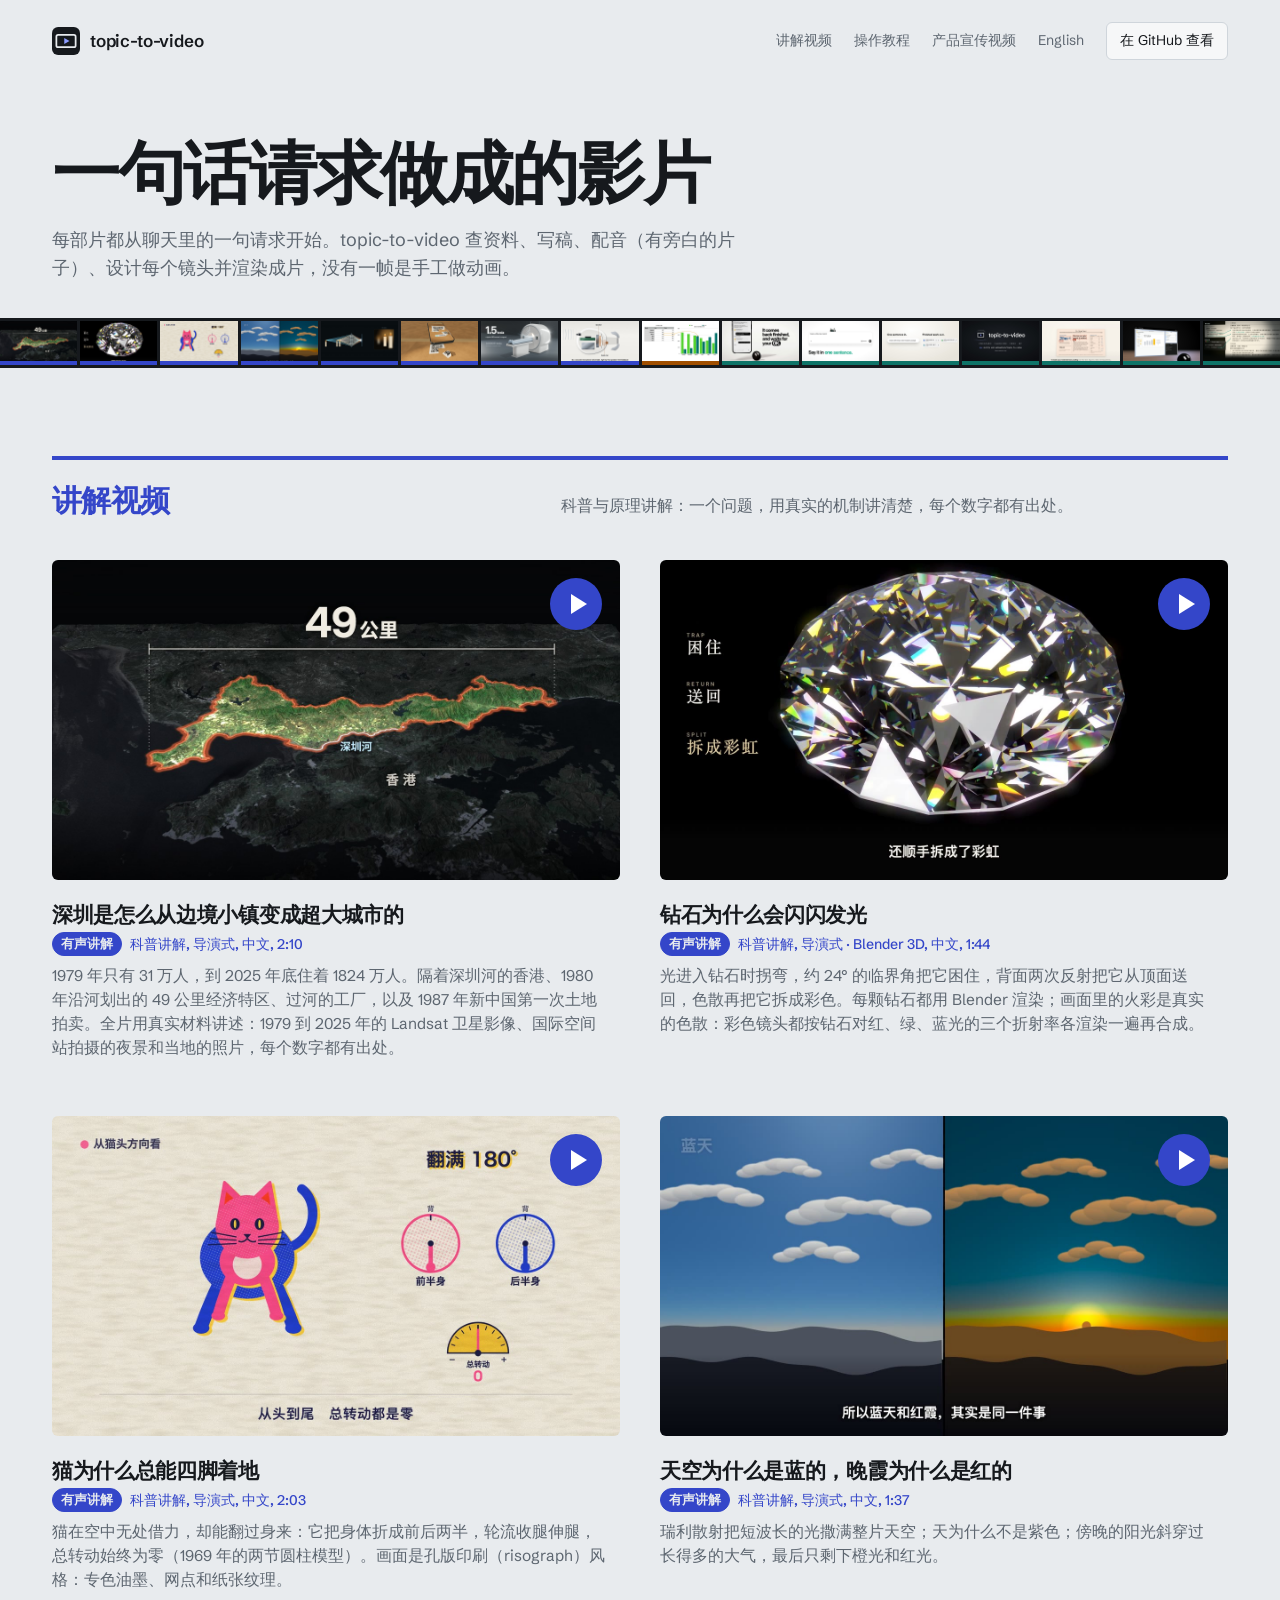
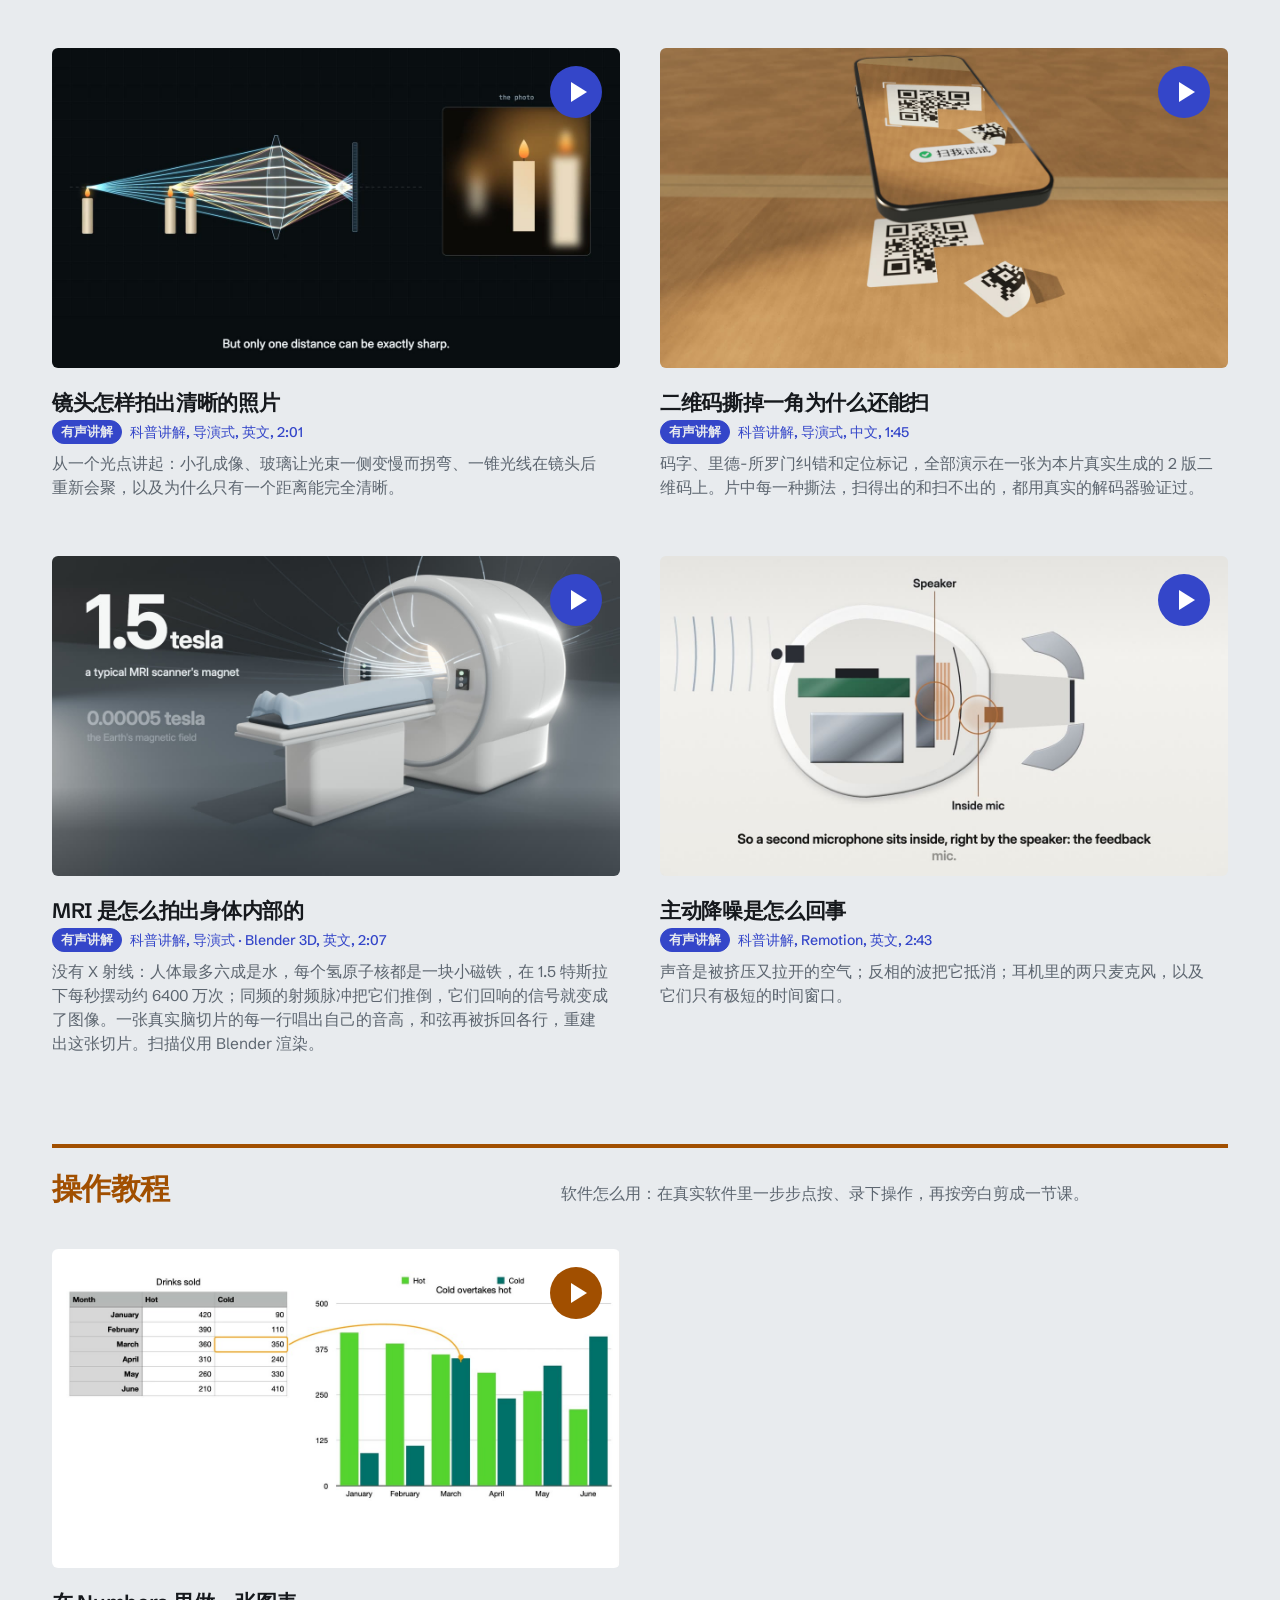
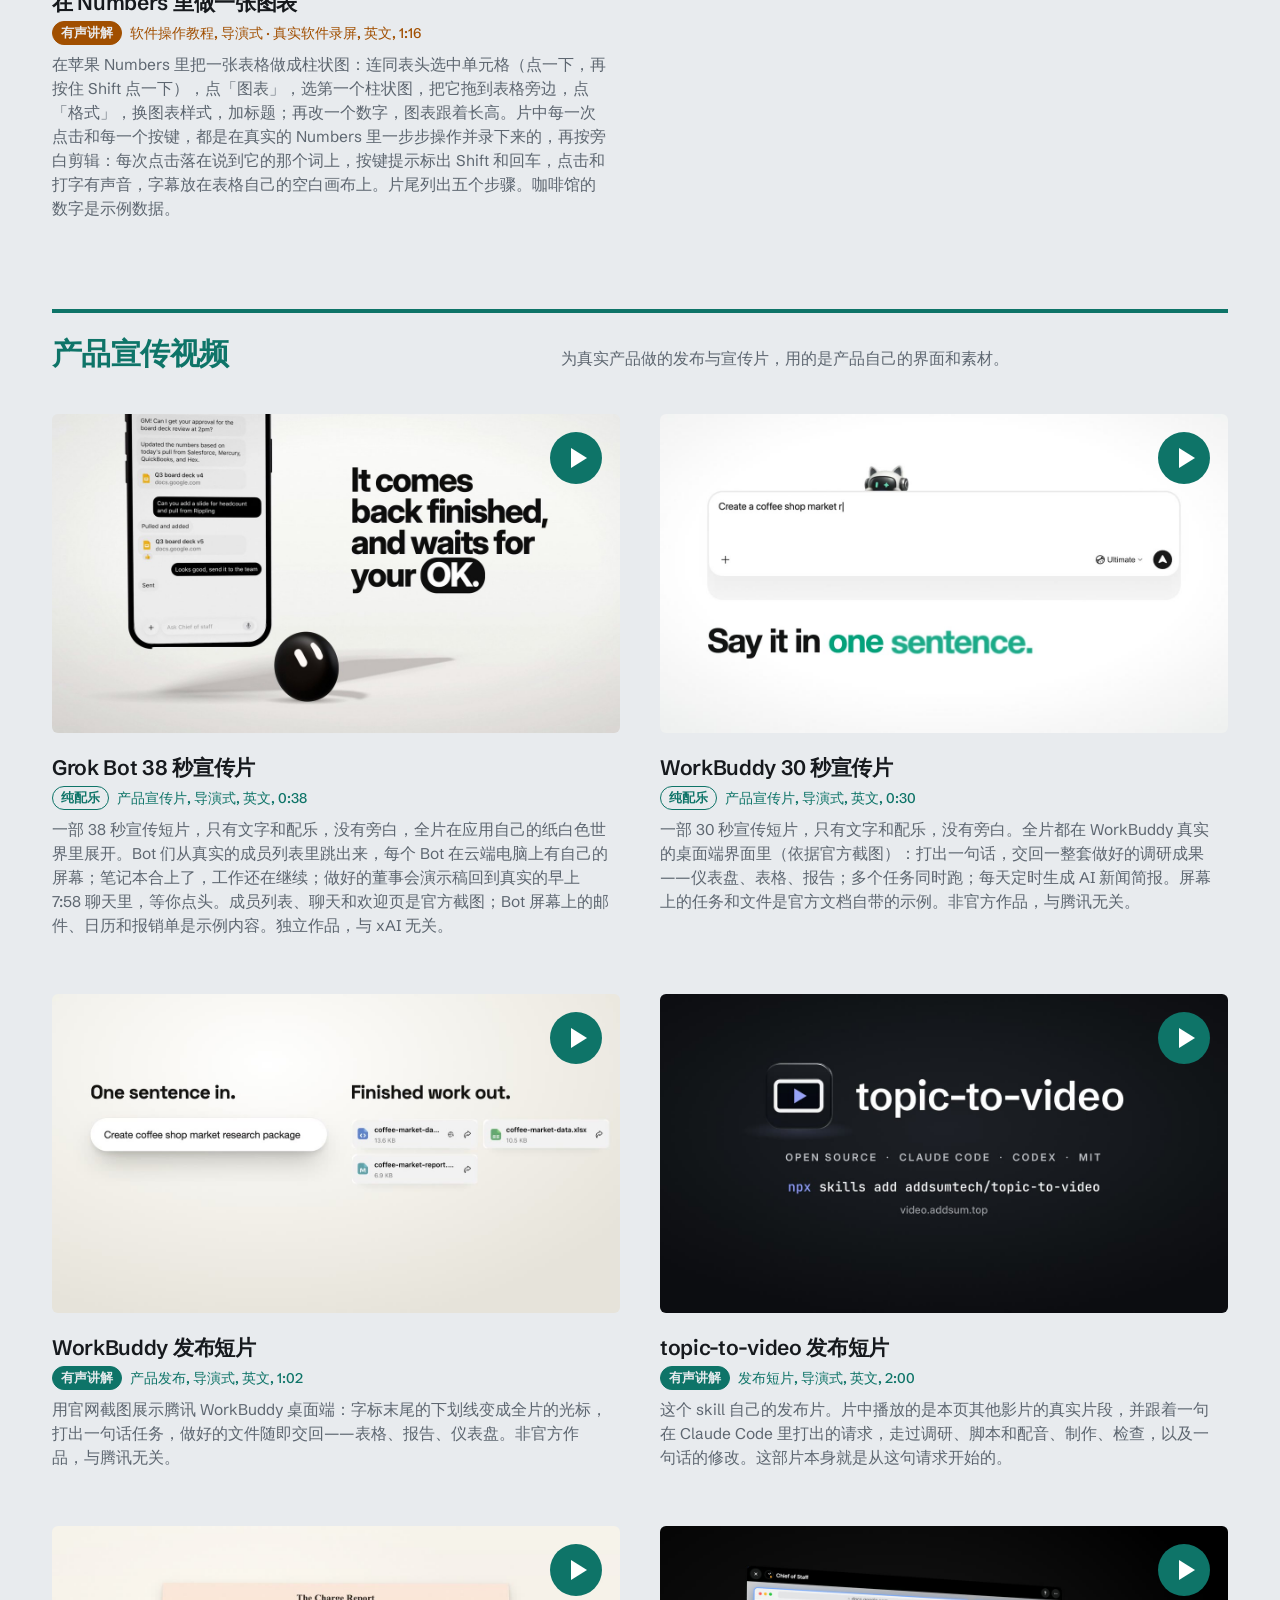
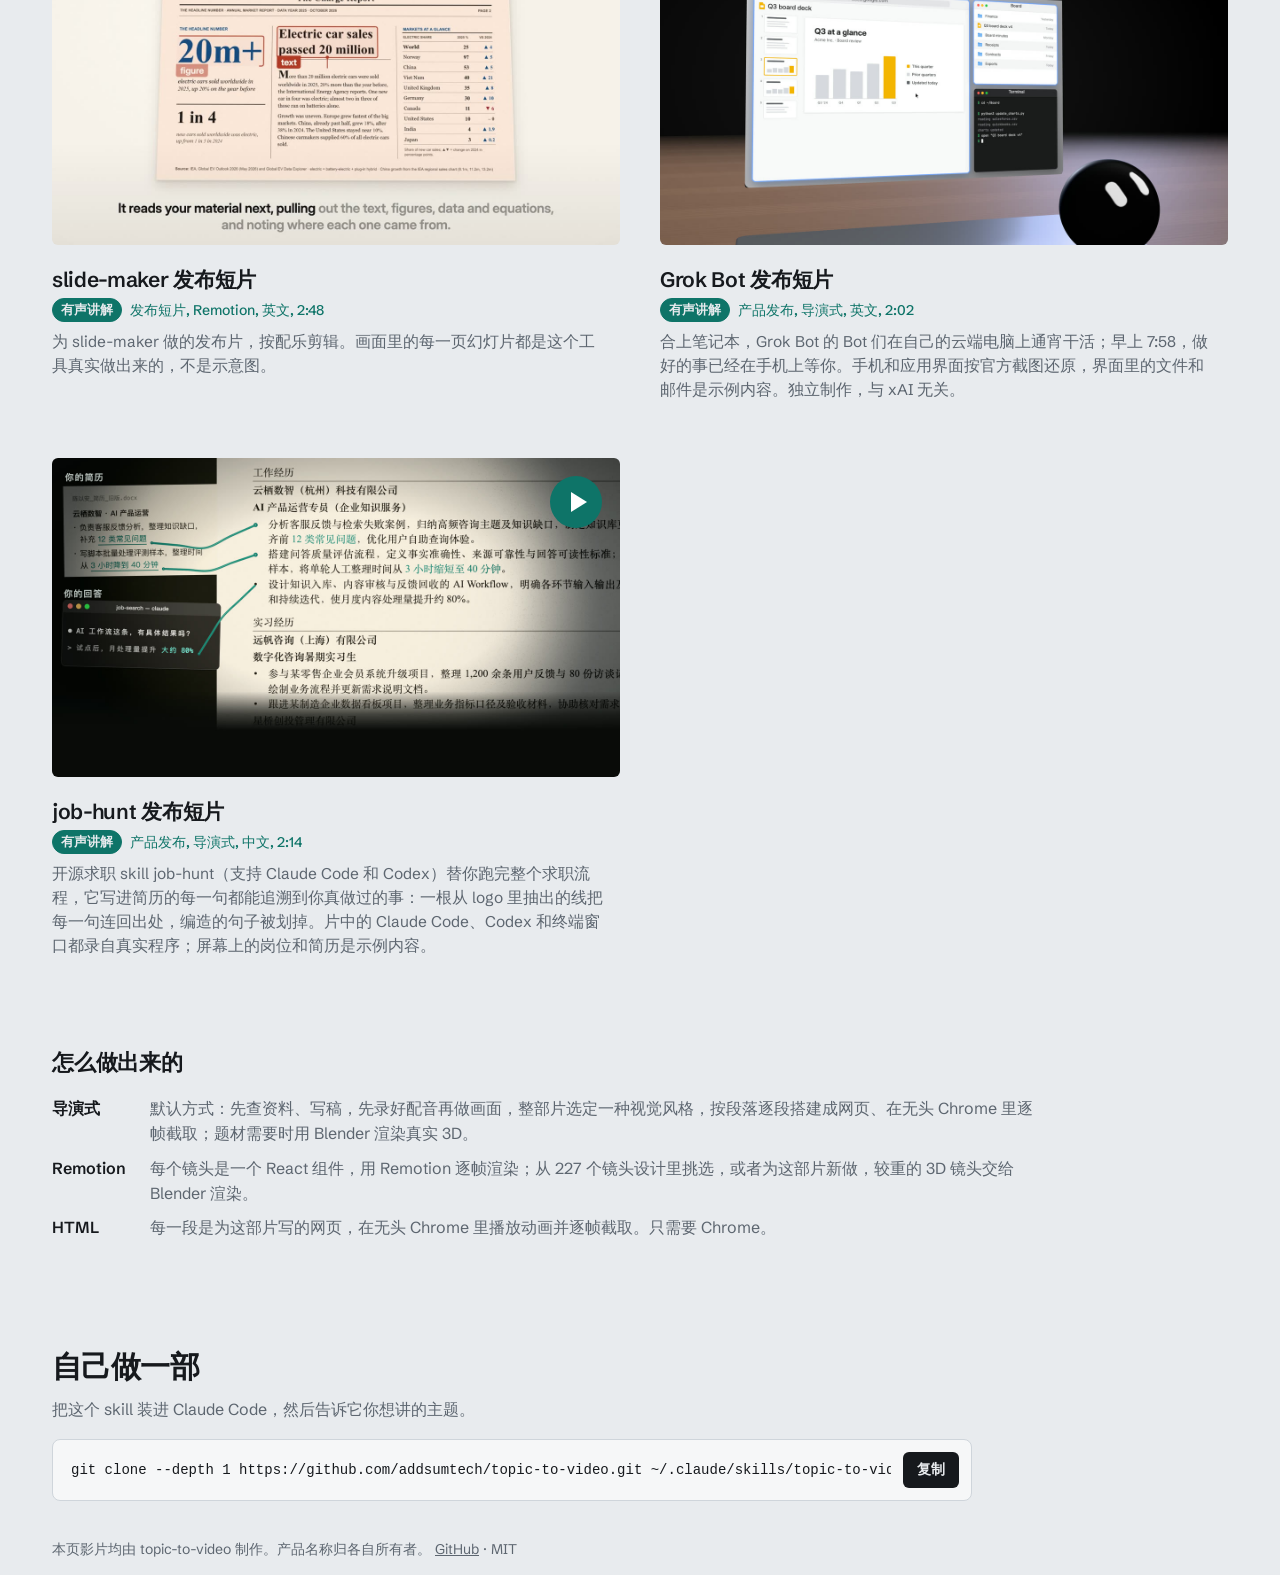
==== commit a2b3d953: "Grok Bot 38-second promo (type and music, no voice) A short promo made by the director path in the a" ====
--- a/cn/index.html
+++ b/cn/index.html
@@ -4,13 +4,13 @@
 <meta charset="utf-8">
 <meta name="viewport" content="width=device-width, initial-scale=1">
 <title>topic-to-video 影片集</title>
-<meta name="description" content="topic-to-video 做的十五部短片。它是一个把任意主题做成配音讲解视频的 AI skill。">
+<meta name="description" content="topic-to-video 做的十六部短片。它是一个把任意主题做成配音讲解视频的 AI skill。">
 <link rel="canonical" href="https://video.addsum.top/cn/">
 <link rel="alternate" hreflang="en" href="https://video.addsum.top/">
 <link rel="alternate" hreflang="zh-CN" href="https://video.addsum.top/cn/">
 <meta property="og:type" content="website">
 <meta property="og:title" content="topic-to-video 影片集">
-<meta property="og:description" content="topic-to-video 做的十五部短片。它是一个把任意主题做成配音讲解视频的 AI skill。">
+<meta property="og:description" content="topic-to-video 做的十六部短片。它是一个把任意主题做成配音讲解视频的 AI skill。">
 <meta property="og:image" content="https://video.addsum.top/posters/shenzhen-border-town.jpg?v=d1630d3c">
 <meta name="twitter:card" content="summary_large_image">
 <link rel="icon" href="../favicon.svg" type="image/svg+xml">
@@ -33,7 +33,7 @@
     <h1>一句话请求做成的影片</h1>
     <p class="lede">每部片都从聊天里的一句请求开始。topic-to-video 查资料、写稿、配音（有旁白的片子）、设计每个镜头并渲染成片，没有一帧是手工做动画。</p>
   </div>
-  <nav class="strip" aria-label="Films" style="--n: 15"><a class="frame explainer" href="#shenzhen-border-town" data-film="shenzhen-border-town" aria-label="播放: 深圳是怎么从边境小镇变成超大城市的"><img src="../posters/shenzhen-border-town.jpg?v=d1630d3c" alt="" width="1280" height="720" loading="eager"></a>
+  <nav class="strip" aria-label="Films" style="--n: 16"><a class="frame explainer" href="#shenzhen-border-town" data-film="shenzhen-border-town" aria-label="播放: 深圳是怎么从边境小镇变成超大城市的"><img src="../posters/shenzhen-border-town.jpg?v=d1630d3c" alt="" width="1280" height="720" loading="eager"></a>
 <a class="frame explainer" href="#diamond-sparkle-3d" data-film="diamond-sparkle-3d" aria-label="播放: 钻石为什么会闪闪发光"><img src="../posters/diamond-sparkle-3d.jpg?v=61339767" alt="" width="1280" height="720" loading="eager"></a>
 <a class="frame explainer" href="#falling-cat" data-film="falling-cat" aria-label="播放: 猫为什么总能四脚着地"><img src="../posters/falling-cat.jpg?v=310fdbe5" alt="" width="1280" height="720" loading="eager"></a>
 <a class="frame explainer" href="#sky-blue-sunset" data-film="sky-blue-sunset" aria-label="播放: 天空为什么是蓝的，晚霞为什么是红的"><img src="../posters/sky-blue-sunset.jpg?v=2c7e1d2c" alt="" width="1280" height="720" loading="eager"></a>
@@ -42,13 +42,14 @@
 <a class="frame explainer" href="#mri-explainer" data-film="mri-explainer" aria-label="播放: MRI 是怎么拍出身体内部的"><img src="../posters/mri-explainer.jpg?v=e1149588" alt="" width="1280" height="720" loading="eager"></a>
 <a class="frame explainer" href="#anc-headphones" data-film="anc-headphones" aria-label="播放: 主动降噪是怎么回事"><img src="../posters/anc-headphones.jpg?v=d0423178" alt="" width="1280" height="720" loading="eager"></a>
 <a class="frame tutorial" href="#numbers-chart-tutorial" data-film="numbers-chart-tutorial" aria-label="播放: 在 Numbers 里做一张图表"><img src="../posters/numbers-chart-tutorial.jpg?v=06f4d6e6" alt="" width="1280" height="720" loading="eager"></a>
+<a class="frame product" href="#grok-bot-promo-38s" data-film="grok-bot-promo-38s" aria-label="播放: Grok Bot 38 秒宣传片"><img src="../posters/grok-bot-promo-38s.jpg?v=79ff604d" alt="" width="1280" height="720" loading="eager"></a>
 <a class="frame product" href="#workbuddy-promo-30s" data-film="workbuddy-promo-30s" aria-label="播放: WorkBuddy 30 秒宣传片"><img src="../posters/workbuddy-promo-30s.jpg?v=bf23cd24" alt="" width="1280" height="720" loading="eager"></a>
 <a class="frame product" href="#workbuddy-promo" data-film="workbuddy-promo" aria-label="播放: WorkBuddy 发布短片"><img src="../posters/workbuddy-promo.jpg?v=80ecd85a" alt="" width="1280" height="720" loading="eager"></a>
 <a class="frame product" href="#topic-to-video-promo" data-film="topic-to-video-promo" aria-label="播放: topic-to-video 发布短片"><img src="../posters/topic-to-video-promo.jpg?v=ef1e4c8d" alt="" width="1280" height="720" loading="eager"></a>
 <a class="frame product" href="#slide-maker-promo" data-film="slide-maker-promo" aria-label="播放: slide-maker 发布短片"><img src="../posters/slide-maker-promo.jpg?v=3827391f" alt="" width="1280" height="720" loading="eager"></a>
 <a class="frame product" href="#grok-bot-explainer" data-film="grok-bot-explainer" aria-label="播放: Grok Bot 发布短片"><img src="../posters/grok-bot-explainer.jpg?v=2e505055" alt="" width="1280" height="720" loading="eager"></a>
 <a class="frame product" href="#job-hunt-promo" data-film="job-hunt-promo" aria-label="播放: job-hunt 发布短片"><img src="../posters/job-hunt-promo.jpg?v=38662429" alt="" width="1280" height="720" loading="eager"></a></nav>
-  <div class="wrap"><section class="tier explainer" id="explainer" aria-labelledby="explainer-h"><div class="tier-head"><h2 id="explainer-h">讲解视频</h2><p>科普与原理讲解：一个问题，用真实的机制讲清楚，每个数字都有出处。</p></div><div class="films"><article class="film" id="shenzhen-border-town"><button class="poster" type="button" data-film="shenzhen-border-town" aria-label="播放: 深圳是怎么从边境小镇变成超大城市的"><img src="../posters/shenzhen-border-town.jpg?v=d1630d3c" alt="" width="1280" height="720" loading="lazy"><span class="play" aria-hidden="true"></span></button><h3>深圳是怎么从边境小镇变成超大城市的</h3><p class="meta"><span class="tag voice">有声讲解</span>科普讲解, 导演式, 中文, 2:10</p><p class="note">1979 年只有 31 万人，到 2025 年底住着 1824 万人。隔着深圳河的香港、1980 年沿河划出的 49 公里经济特区、过河的工厂，以及 1987 年新中国第一次土地拍卖。全片用真实材料讲述：1979 到 2025 年的 Landsat 卫星影像、国际空间站拍摄的夜景和当地的照片，每个数字都有出处。</p></article><article class="film" id="diamond-sparkle-3d"><button class="poster" type="button" data-film="diamond-sparkle-3d" aria-label="播放: 钻石为什么会闪闪发光"><img src="../posters/diamond-sparkle-3d.jpg?v=61339767" alt="" width="1280" height="720" loading="lazy"><span class="play" aria-hidden="true"></span></button><h3>钻石为什么会闪闪发光</h3><p class="meta"><span class="tag voice">有声讲解</span>科普讲解, 导演式 · Blender 3D, 中文, 1:44</p><p class="note">光进入钻石时拐弯，约 24° 的临界角把它困住，背面两次反射把它从顶面送回，色散再把它拆成彩色。每颗钻石都用 Blender 渲染；画面里的火彩是真实的色散：彩色镜头都按钻石对红、绿、蓝光的三个折射率各渲染一遍再合成。</p></article><article class="film" id="falling-cat"><button class="poster" type="button" data-film="falling-cat" aria-label="播放: 猫为什么总能四脚着地"><img src="../posters/falling-cat.jpg?v=310fdbe5" alt="" width="1280" height="720" loading="lazy"><span class="play" aria-hidden="true"></span></button><h3>猫为什么总能四脚着地</h3><p class="meta"><span class="tag voice">有声讲解</span>科普讲解, 导演式, 中文, 2:03</p><p class="note">猫在空中无处借力，却能翻过身来：它把身体折成前后两半，轮流收腿伸腿，总转动始终为零（1969 年的两节圆柱模型）。画面是孔版印刷（risograph）风格：专色油墨、网点和纸张纹理。</p></article><article class="film" id="sky-blue-sunset"><button class="poster" type="button" data-film="sky-blue-sunset" aria-label="播放: 天空为什么是蓝的，晚霞为什么是红的"><img src="../posters/sky-blue-sunset.jpg?v=2c7e1d2c" alt="" width="1280" height="720" loading="lazy"><span class="play" aria-hidden="true"></span></button><h3>天空为什么是蓝的，晚霞为什么是红的</h3><p class="meta"><span class="tag voice">有声讲解</span>科普讲解, 导演式, 中文, 1:37</p><p class="note">瑞利散射把短波长的光撒满整片天空；天为什么不是紫色；傍晚的阳光斜穿过长得多的大气，最后只剩下橙光和红光。</p></article><article class="film" id="camera-lens"><button class="poster" type="button" data-film="camera-lens" aria-label="播放: 镜头怎样拍出清晰的照片"><img src="../posters/camera-lens.jpg?v=a3ba185c" alt="" width="1280" height="720" loading="lazy"><span class="play" aria-hidden="true"></span></button><h3>镜头怎样拍出清晰的照片</h3><p class="meta"><span class="tag voice">有声讲解</span>科普讲解, 导演式, 英文, 2:01</p><p class="note">从一个光点讲起：小孔成像、玻璃让光束一侧变慢而拐弯、一锥光线在镜头后重新会聚，以及为什么只有一个距离能完全清晰。</p></article><article class="film" id="qr-torn-corner"><button class="poster" type="button" data-film="qr-torn-corner" aria-label="播放: 二维码撕掉一角为什么还能扫"><img src="../posters/qr-torn-corner.jpg?v=4c7e39ed" alt="" width="1280" height="720" loading="lazy"><span class="play" aria-hidden="true"></span></button><h3>二维码撕掉一角为什么还能扫</h3><p class="meta"><span class="tag voice">有声讲解</span>科普讲解, 导演式, 中文, 1:45</p><p class="note">码字、里德-所罗门纠错和定位标记，全部演示在一张为本片真实生成的 2 版二维码上。片中每一种撕法，扫得出的和扫不出的，都用真实的解码器验证过。</p></article><article class="film" id="mri-explainer"><button class="poster" type="button" data-film="mri-explainer" aria-label="播放: MRI 是怎么拍出身体内部的"><img src="../posters/mri-explainer.jpg?v=e1149588" alt="" width="1280" height="720" loading="lazy"><span class="play" aria-hidden="true"></span></button><h3>MRI 是怎么拍出身体内部的</h3><p class="meta"><span class="tag voice">有声讲解</span>科普讲解, 导演式 · Blender 3D, 英文, 2:07</p><p class="note">没有 X 射线：人体最多六成是水，每个氢原子核都是一块小磁铁，在 1.5 特斯拉下每秒摆动约 6400 万次；同频的射频脉冲把它们推倒，它们回响的信号就变成了图像。一张真实脑切片的每一行唱出自己的音高，和弦再被拆回各行，重建出这张切片。扫描仪用 Blender 渲染。</p></article><article class="film" id="anc-headphones"><button class="poster" type="button" data-film="anc-headphones" aria-label="播放: 主动降噪是怎么回事"><img src="../posters/anc-headphones.jpg?v=d0423178" alt="" width="1280" height="720" loading="lazy"><span class="play" aria-hidden="true"></span></button><h3>主动降噪是怎么回事</h3><p class="meta"><span class="tag voice">有声讲解</span>科普讲解, Remotion, 英文, 2:43</p><p class="note">声音是被挤压又拉开的空气；反相的波把它抵消；耳机里的两只麦克风，以及它们只有极短的时间窗口。</p></article></div></section><section class="tier tutorial" id="tutorial" aria-labelledby="tutorial-h"><div class="tier-head"><h2 id="tutorial-h">操作教程</h2><p>软件怎么用：在真实软件里一步步点按、录下操作，再按旁白剪成一节课。</p></div><div class="films"><article class="film" id="numbers-chart-tutorial"><button class="poster" type="button" data-film="numbers-chart-tutorial" aria-label="播放: 在 Numbers 里做一张图表"><img src="../posters/numbers-chart-tutorial.jpg?v=06f4d6e6" alt="" width="1280" height="720" loading="lazy"><span class="play" aria-hidden="true"></span></button><h3>在 Numbers 里做一张图表</h3><p class="meta"><span class="tag voice">有声讲解</span>软件操作教程, 导演式 · 真实软件录屏, 英文, 1:16</p><p class="note">在苹果 Numbers 里把一张表格做成柱状图：连同表头选中单元格（点一下，再按住 Shift 点一下），点「图表」，选第一个柱状图，把它拖到表格旁边，点「格式」，换图表样式，加标题；再改一个数字，图表跟着长高。片中每一次点击和每一个按键，都是在真实的 Numbers 里一步步操作并录下来的，再按旁白剪辑：每次点击落在说到它的那个词上，按键提示标出 Shift 和回车，点击和打字有声音，字幕放在表格自己的空白画布上。片尾列出五个步骤。咖啡馆的数字是示例数据。</p></article></div></section><section class="tier product" id="product" aria-labelledby="product-h"><div class="tier-head"><h2 id="product-h">产品宣传视频</h2><p>为真实产品做的发布与宣传片，用的是产品自己的界面和素材。</p></div><div class="films"><article class="film" id="workbuddy-promo-30s"><button class="poster" type="button" data-film="workbuddy-promo-30s" aria-label="播放: WorkBuddy 30 秒宣传片"><img src="../posters/workbuddy-promo-30s.jpg?v=bf23cd24" alt="" width="1280" height="720" loading="lazy"><span class="play" aria-hidden="true"></span></button><h3>WorkBuddy 30 秒宣传片</h3><p class="meta"><span class="tag music">纯配乐</span>产品宣传片, 导演式, 英文, 0:30</p><p class="note">一部 30 秒宣传短片，只有文字和配乐，没有旁白。全片都在 WorkBuddy 真实的桌面端界面里（依据官方截图）：打出一句话，交回一整套做好的调研成果——仪表盘、表格、报告；多个任务同时跑；每天定时生成 AI 新闻简报。屏幕上的任务和文件是官方文档自带的示例。非官方作品，与腾讯无关。</p></article><article class="film" id="workbuddy-promo"><button class="poster" type="button" data-film="workbuddy-promo" aria-label="播放: WorkBuddy 发布短片"><img src="../posters/workbuddy-promo.jpg?v=80ecd85a" alt="" width="1280" height="720" loading="lazy"><span class="play" aria-hidden="true"></span></button><h3>WorkBuddy 发布短片</h3><p class="meta"><span class="tag voice">有声讲解</span>产品发布, 导演式, 英文, 1:02</p><p class="note">用官网截图展示腾讯 WorkBuddy 桌面端：字标末尾的下划线变成全片的光标，打出一句话任务，做好的文件随即交回——表格、报告、仪表盘。非官方作品，与腾讯无关。</p></article><article class="film" id="topic-to-video-promo"><button class="poster" type="button" data-film="topic-to-video-promo" aria-label="播放: topic-to-video 发布短片"><img src="../posters/topic-to-video-promo.jpg?v=ef1e4c8d" alt="" width="1280" height="720" loading="lazy"><span class="play" aria-hidden="true"></span></button><h3>topic-to-video 发布短片</h3><p class="meta"><span class="tag voice">有声讲解</span>发布短片, 导演式, 英文, 2:00</p><p class="note">这个 skill 自己的发布片。片中播放的是本页其他影片的真实片段，并跟着一句在 Claude Code 里打出的请求，走过调研、脚本和配音、制作、检查，以及一句话的修改。这部片本身就是从这句请求开始的。</p></article><article class="film" id="slide-maker-promo"><button class="poster" type="button" data-film="slide-maker-promo" aria-label="播放: slide-maker 发布短片"><img src="../posters/slide-maker-promo.jpg?v=3827391f" alt="" width="1280" height="720" loading="lazy"><span class="play" aria-hidden="true"></span></button><h3>slide-maker 发布短片</h3><p class="meta"><span class="tag voice">有声讲解</span>发布短片, Remotion, 英文, 2:48</p><p class="note">为 slide-maker 做的发布片，按配乐剪辑。画面里的每一页幻灯片都是这个工具真实做出来的，不是示意图。</p></article><article class="film" id="grok-bot-explainer"><button class="poster" type="button" data-film="grok-bot-explainer" aria-label="播放: Grok Bot 发布短片"><img src="../posters/grok-bot-explainer.jpg?v=2e505055" alt="" width="1280" height="720" loading="lazy"><span class="play" aria-hidden="true"></span></button><h3>Grok Bot 发布短片</h3><p class="meta"><span class="tag voice">有声讲解</span>产品发布, 导演式, 英文, 2:02</p><p class="note">合上笔记本，Grok Bot 的 Bot 们在自己的云端电脑上通宵干活；早上 7:58，做好的事已经在手机上等你。手机和应用界面按官方截图还原，界面里的文件和邮件是示例内容。独立制作，与 xAI 无关。</p></article><article class="film" id="job-hunt-promo"><button class="poster" type="button" data-film="job-hunt-promo" aria-label="播放: job-hunt 发布短片"><img src="../posters/job-hunt-promo.jpg?v=38662429" alt="" width="1280" height="720" loading="lazy"><span class="play" aria-hidden="true"></span></button><h3>job-hunt 发布短片</h3><p class="meta"><span class="tag voice">有声讲解</span>产品发布, 导演式, 中文, 2:14</p><p class="note">开源求职 skill job-hunt（支持 Claude Code 和 Codex）替你跑完整个求职流程，它写进简历的每一句都能追溯到你真做过的事：一根从 logo 里抽出的线把每一句连回出处，编造的句子被划掉。片中的 Claude Code、Codex 和终端窗口都录自真实程序；屏幕上的岗位和简历是示例内容。</p></article></div></section></div>
+  <div class="wrap"><section class="tier explainer" id="explainer" aria-labelledby="explainer-h"><div class="tier-head"><h2 id="explainer-h">讲解视频</h2><p>科普与原理讲解：一个问题，用真实的机制讲清楚，每个数字都有出处。</p></div><div class="films"><article class="film" id="shenzhen-border-town"><button class="poster" type="button" data-film="shenzhen-border-town" aria-label="播放: 深圳是怎么从边境小镇变成超大城市的"><img src="../posters/shenzhen-border-town.jpg?v=d1630d3c" alt="" width="1280" height="720" loading="lazy"><span class="play" aria-hidden="true"></span></button><h3>深圳是怎么从边境小镇变成超大城市的</h3><p class="meta"><span class="tag voice">有声讲解</span>科普讲解, 导演式, 中文, 2:10</p><p class="note">1979 年只有 31 万人，到 2025 年底住着 1824 万人。隔着深圳河的香港、1980 年沿河划出的 49 公里经济特区、过河的工厂，以及 1987 年新中国第一次土地拍卖。全片用真实材料讲述：1979 到 2025 年的 Landsat 卫星影像、国际空间站拍摄的夜景和当地的照片，每个数字都有出处。</p></article><article class="film" id="diamond-sparkle-3d"><button class="poster" type="button" data-film="diamond-sparkle-3d" aria-label="播放: 钻石为什么会闪闪发光"><img src="../posters/diamond-sparkle-3d.jpg?v=61339767" alt="" width="1280" height="720" loading="lazy"><span class="play" aria-hidden="true"></span></button><h3>钻石为什么会闪闪发光</h3><p class="meta"><span class="tag voice">有声讲解</span>科普讲解, 导演式 · Blender 3D, 中文, 1:44</p><p class="note">光进入钻石时拐弯，约 24° 的临界角把它困住，背面两次反射把它从顶面送回，色散再把它拆成彩色。每颗钻石都用 Blender 渲染；画面里的火彩是真实的色散：彩色镜头都按钻石对红、绿、蓝光的三个折射率各渲染一遍再合成。</p></article><article class="film" id="falling-cat"><button class="poster" type="button" data-film="falling-cat" aria-label="播放: 猫为什么总能四脚着地"><img src="../posters/falling-cat.jpg?v=310fdbe5" alt="" width="1280" height="720" loading="lazy"><span class="play" aria-hidden="true"></span></button><h3>猫为什么总能四脚着地</h3><p class="meta"><span class="tag voice">有声讲解</span>科普讲解, 导演式, 中文, 2:03</p><p class="note">猫在空中无处借力，却能翻过身来：它把身体折成前后两半，轮流收腿伸腿，总转动始终为零（1969 年的两节圆柱模型）。画面是孔版印刷（risograph）风格：专色油墨、网点和纸张纹理。</p></article><article class="film" id="sky-blue-sunset"><button class="poster" type="button" data-film="sky-blue-sunset" aria-label="播放: 天空为什么是蓝的，晚霞为什么是红的"><img src="../posters/sky-blue-sunset.jpg?v=2c7e1d2c" alt="" width="1280" height="720" loading="lazy"><span class="play" aria-hidden="true"></span></button><h3>天空为什么是蓝的，晚霞为什么是红的</h3><p class="meta"><span class="tag voice">有声讲解</span>科普讲解, 导演式, 中文, 1:37</p><p class="note">瑞利散射把短波长的光撒满整片天空；天为什么不是紫色；傍晚的阳光斜穿过长得多的大气，最后只剩下橙光和红光。</p></article><article class="film" id="camera-lens"><button class="poster" type="button" data-film="camera-lens" aria-label="播放: 镜头怎样拍出清晰的照片"><img src="../posters/camera-lens.jpg?v=a3ba185c" alt="" width="1280" height="720" loading="lazy"><span class="play" aria-hidden="true"></span></button><h3>镜头怎样拍出清晰的照片</h3><p class="meta"><span class="tag voice">有声讲解</span>科普讲解, 导演式, 英文, 2:01</p><p class="note">从一个光点讲起：小孔成像、玻璃让光束一侧变慢而拐弯、一锥光线在镜头后重新会聚，以及为什么只有一个距离能完全清晰。</p></article><article class="film" id="qr-torn-corner"><button class="poster" type="button" data-film="qr-torn-corner" aria-label="播放: 二维码撕掉一角为什么还能扫"><img src="../posters/qr-torn-corner.jpg?v=4c7e39ed" alt="" width="1280" height="720" loading="lazy"><span class="play" aria-hidden="true"></span></button><h3>二维码撕掉一角为什么还能扫</h3><p class="meta"><span class="tag voice">有声讲解</span>科普讲解, 导演式, 中文, 1:45</p><p class="note">码字、里德-所罗门纠错和定位标记，全部演示在一张为本片真实生成的 2 版二维码上。片中每一种撕法，扫得出的和扫不出的，都用真实的解码器验证过。</p></article><article class="film" id="mri-explainer"><button class="poster" type="button" data-film="mri-explainer" aria-label="播放: MRI 是怎么拍出身体内部的"><img src="../posters/mri-explainer.jpg?v=e1149588" alt="" width="1280" height="720" loading="lazy"><span class="play" aria-hidden="true"></span></button><h3>MRI 是怎么拍出身体内部的</h3><p class="meta"><span class="tag voice">有声讲解</span>科普讲解, 导演式 · Blender 3D, 英文, 2:07</p><p class="note">没有 X 射线：人体最多六成是水，每个氢原子核都是一块小磁铁，在 1.5 特斯拉下每秒摆动约 6400 万次；同频的射频脉冲把它们推倒，它们回响的信号就变成了图像。一张真实脑切片的每一行唱出自己的音高，和弦再被拆回各行，重建出这张切片。扫描仪用 Blender 渲染。</p></article><article class="film" id="anc-headphones"><button class="poster" type="button" data-film="anc-headphones" aria-label="播放: 主动降噪是怎么回事"><img src="../posters/anc-headphones.jpg?v=d0423178" alt="" width="1280" height="720" loading="lazy"><span class="play" aria-hidden="true"></span></button><h3>主动降噪是怎么回事</h3><p class="meta"><span class="tag voice">有声讲解</span>科普讲解, Remotion, 英文, 2:43</p><p class="note">声音是被挤压又拉开的空气；反相的波把它抵消；耳机里的两只麦克风，以及它们只有极短的时间窗口。</p></article></div></section><section class="tier tutorial" id="tutorial" aria-labelledby="tutorial-h"><div class="tier-head"><h2 id="tutorial-h">操作教程</h2><p>软件怎么用：在真实软件里一步步点按、录下操作，再按旁白剪成一节课。</p></div><div class="films"><article class="film" id="numbers-chart-tutorial"><button class="poster" type="button" data-film="numbers-chart-tutorial" aria-label="播放: 在 Numbers 里做一张图表"><img src="../posters/numbers-chart-tutorial.jpg?v=06f4d6e6" alt="" width="1280" height="720" loading="lazy"><span class="play" aria-hidden="true"></span></button><h3>在 Numbers 里做一张图表</h3><p class="meta"><span class="tag voice">有声讲解</span>软件操作教程, 导演式 · 真实软件录屏, 英文, 1:16</p><p class="note">在苹果 Numbers 里把一张表格做成柱状图：连同表头选中单元格（点一下，再按住 Shift 点一下），点「图表」，选第一个柱状图，把它拖到表格旁边，点「格式」，换图表样式，加标题；再改一个数字，图表跟着长高。片中每一次点击和每一个按键，都是在真实的 Numbers 里一步步操作并录下来的，再按旁白剪辑：每次点击落在说到它的那个词上，按键提示标出 Shift 和回车，点击和打字有声音，字幕放在表格自己的空白画布上。片尾列出五个步骤。咖啡馆的数字是示例数据。</p></article></div></section><section class="tier product" id="product" aria-labelledby="product-h"><div class="tier-head"><h2 id="product-h">产品宣传视频</h2><p>为真实产品做的发布与宣传片，用的是产品自己的界面和素材。</p></div><div class="films"><article class="film" id="grok-bot-promo-38s"><button class="poster" type="button" data-film="grok-bot-promo-38s" aria-label="播放: Grok Bot 38 秒宣传片"><img src="../posters/grok-bot-promo-38s.jpg?v=79ff604d" alt="" width="1280" height="720" loading="lazy"><span class="play" aria-hidden="true"></span></button><h3>Grok Bot 38 秒宣传片</h3><p class="meta"><span class="tag music">纯配乐</span>产品宣传片, 导演式, 英文, 0:38</p><p class="note">一部 38 秒宣传短片，只有文字和配乐，没有旁白，全片在应用自己的纸白色世界里展开。Bot 们从真实的成员列表里跳出来，每个 Bot 在云端电脑上有自己的屏幕；笔记本合上了，工作还在继续；做好的董事会演示稿回到真实的早上 7:58 聊天里，等你点头。成员列表、聊天和欢迎页是官方截图；Bot 屏幕上的邮件、日历和报销单是示例内容。独立作品，与 xAI 无关。</p></article><article class="film" id="workbuddy-promo-30s"><button class="poster" type="button" data-film="workbuddy-promo-30s" aria-label="播放: WorkBuddy 30 秒宣传片"><img src="../posters/workbuddy-promo-30s.jpg?v=bf23cd24" alt="" width="1280" height="720" loading="lazy"><span class="play" aria-hidden="true"></span></button><h3>WorkBuddy 30 秒宣传片</h3><p class="meta"><span class="tag music">纯配乐</span>产品宣传片, 导演式, 英文, 0:30</p><p class="note">一部 30 秒宣传短片，只有文字和配乐，没有旁白。全片都在 WorkBuddy 真实的桌面端界面里（依据官方截图）：打出一句话，交回一整套做好的调研成果——仪表盘、表格、报告；多个任务同时跑；每天定时生成 AI 新闻简报。屏幕上的任务和文件是官方文档自带的示例。非官方作品，与腾讯无关。</p></article><article class="film" id="workbuddy-promo"><button class="poster" type="button" data-film="workbuddy-promo" aria-label="播放: WorkBuddy 发布短片"><img src="../posters/workbuddy-promo.jpg?v=80ecd85a" alt="" width="1280" height="720" loading="lazy"><span class="play" aria-hidden="true"></span></button><h3>WorkBuddy 发布短片</h3><p class="meta"><span class="tag voice">有声讲解</span>产品发布, 导演式, 英文, 1:02</p><p class="note">用官网截图展示腾讯 WorkBuddy 桌面端：字标末尾的下划线变成全片的光标，打出一句话任务，做好的文件随即交回——表格、报告、仪表盘。非官方作品，与腾讯无关。</p></article><article class="film" id="topic-to-video-promo"><button class="poster" type="button" data-film="topic-to-video-promo" aria-label="播放: topic-to-video 发布短片"><img src="../posters/topic-to-video-promo.jpg?v=ef1e4c8d" alt="" width="1280" height="720" loading="lazy"><span class="play" aria-hidden="true"></span></button><h3>topic-to-video 发布短片</h3><p class="meta"><span class="tag voice">有声讲解</span>发布短片, 导演式, 英文, 2:00</p><p class="note">这个 skill 自己的发布片。片中播放的是本页其他影片的真实片段，并跟着一句在 Claude Code 里打出的请求，走过调研、脚本和配音、制作、检查，以及一句话的修改。这部片本身就是从这句请求开始的。</p></article><article class="film" id="slide-maker-promo"><button class="poster" type="button" data-film="slide-maker-promo" aria-label="播放: slide-maker 发布短片"><img src="../posters/slide-maker-promo.jpg?v=3827391f" alt="" width="1280" height="720" loading="lazy"><span class="play" aria-hidden="true"></span></button><h3>slide-maker 发布短片</h3><p class="meta"><span class="tag voice">有声讲解</span>发布短片, Remotion, 英文, 2:48</p><p class="note">为 slide-maker 做的发布片，按配乐剪辑。画面里的每一页幻灯片都是这个工具真实做出来的，不是示意图。</p></article><article class="film" id="grok-bot-explainer"><button class="poster" type="button" data-film="grok-bot-explainer" aria-label="播放: Grok Bot 发布短片"><img src="../posters/grok-bot-explainer.jpg?v=2e505055" alt="" width="1280" height="720" loading="lazy"><span class="play" aria-hidden="true"></span></button><h3>Grok Bot 发布短片</h3><p class="meta"><span class="tag voice">有声讲解</span>产品发布, 导演式, 英文, 2:02</p><p class="note">合上笔记本，Grok Bot 的 Bot 们在自己的云端电脑上通宵干活；早上 7:58，做好的事已经在手机上等你。手机和应用界面按官方截图还原，界面里的文件和邮件是示例内容。独立制作，与 xAI 无关。</p></article><article class="film" id="job-hunt-promo"><button class="poster" type="button" data-film="job-hunt-promo" aria-label="播放: job-hunt 发布短片"><img src="../posters/job-hunt-promo.jpg?v=38662429" alt="" width="1280" height="720" loading="lazy"><span class="play" aria-hidden="true"></span></button><h3>job-hunt 发布短片</h3><p class="meta"><span class="tag voice">有声讲解</span>产品发布, 导演式, 中文, 2:14</p><p class="note">开源求职 skill job-hunt（支持 Claude Code 和 Codex）替你跑完整个求职流程，它写进简历的每一句都能追溯到你真做过的事：一根从 logo 里抽出的线把每一句连回出处，编造的句子被划掉。片中的 Claude Code、Codex 和终端窗口都录自真实程序；屏幕上的岗位和简历是示例内容。</p></article></div></section></div>
   <section class="how wrap" aria-labelledby="how-h">
     <h2 id="how-h">怎么做出来的</h2>
     <dl><dt>导演式</dt><dd>默认方式：先查资料、写稿，先录好配音再做画面，整部片选定一种视觉风格，按段落逐段搭建成网页、在无头 Chrome 里逐帧截取；题材需要时用 Blender 渲染真实 3D。</dd><dt>Remotion</dt><dd>每个镜头是一个 React 组件，用 Remotion 逐帧渲染；从 227 个镜头设计里挑选，或者为这部片新做，较重的 3D 镜头交给 Blender 渲染。</dd><dt>HTML</dt><dd>每一段是为这部片写的网页，在无头 Chrome 里播放动画并逐帧截取。只需要 Chrome。</dd></dl>
@@ -65,7 +66,7 @@
   <div class="caption"><h2 id="player-title"></h2><p></p>
   <button type="button" class="close">关闭</button></div>
 </dialog>
-<script>window.FILMS = {"shenzhen-border-town": {"title": "深圳是怎么从边境小镇变成超大城市的", "note": "1979 年只有 31 万人，到 2025 年底住着 1824 万人。隔着深圳河的香港、1980 年沿河划出的 49 公里经济特区、过河的工厂，以及 1987 年新中国第一次土地拍卖。全片用真实材料讲述：1979 到 2025 年的 Landsat 卫星影像、国际空间站拍摄的夜景和当地的照片，每个数字都有出处。", "src": "../films/shenzhen-border-town.mp4?v=1897809a", "poster": "../posters/shenzhen-border-town.jpg?v=d1630d3c"}, "diamond-sparkle-3d": {"title": "钻石为什么会闪闪发光", "note": "光进入钻石时拐弯，约 24° 的临界角把它困住，背面两次反射把它从顶面送回，色散再把它拆成彩色。每颗钻石都用 Blender 渲染；画面里的火彩是真实的色散：彩色镜头都按钻石对红、绿、蓝光的三个折射率各渲染一遍再合成。", "src": "../films/diamond-sparkle-3d.mp4?v=d024de92", "poster": "../posters/diamond-sparkle-3d.jpg?v=61339767"}, "falling-cat": {"title": "猫为什么总能四脚着地", "note": "猫在空中无处借力，却能翻过身来：它把身体折成前后两半，轮流收腿伸腿，总转动始终为零（1969 年的两节圆柱模型）。画面是孔版印刷（risograph）风格：专色油墨、网点和纸张纹理。", "src": "../films/falling-cat.mp4?v=8da2a61b", "poster": "../posters/falling-cat.jpg?v=310fdbe5"}, "sky-blue-sunset": {"title": "天空为什么是蓝的，晚霞为什么是红的", "note": "瑞利散射把短波长的光撒满整片天空；天为什么不是紫色；傍晚的阳光斜穿过长得多的大气，最后只剩下橙光和红光。", "src": "../films/sky-blue-sunset.mp4?v=1abcbdfa", "poster": "../posters/sky-blue-sunset.jpg?v=2c7e1d2c"}, "camera-lens": {"title": "镜头怎样拍出清晰的照片", "note": "从一个光点讲起：小孔成像、玻璃让光束一侧变慢而拐弯、一锥光线在镜头后重新会聚，以及为什么只有一个距离能完全清晰。", "src": "../films/camera-lens.mp4?v=78d76470", "poster": "../posters/camera-lens.jpg?v=a3ba185c"}, "qr-torn-corner": {"title": "二维码撕掉一角为什么还能扫", "note": "码字、里德-所罗门纠错和定位标记，全部演示在一张为本片真实生成的 2 版二维码上。片中每一种撕法，扫得出的和扫不出的，都用真实的解码器验证过。", "src": "../films/qr-torn-corner.mp4?v=53596d59", "poster": "../posters/qr-torn-corner.jpg?v=4c7e39ed"}, "mri-explainer": {"title": "MRI 是怎么拍出身体内部的", "note": "没有 X 射线：人体最多六成是水，每个氢原子核都是一块小磁铁，在 1.5 特斯拉下每秒摆动约 6400 万次；同频的射频脉冲把它们推倒，它们回响的信号就变成了图像。一张真实脑切片的每一行唱出自己的音高，和弦再被拆回各行，重建出这张切片。扫描仪用 Blender 渲染。", "src": "../films/mri-explainer.mp4?v=69eb5b3f", "poster": "../posters/mri-explainer.jpg?v=e1149588"}, "anc-headphones": {"title": "主动降噪是怎么回事", "note": "声音是被挤压又拉开的空气；反相的波把它抵消；耳机里的两只麦克风，以及它们只有极短的时间窗口。", "src": "../films/anc-headphones.mp4?v=1efedce9", "poster": "../posters/anc-headphones.jpg?v=d0423178"}, "numbers-chart-tutorial": {"title": "在 Numbers 里做一张图表", "note": "在苹果 Numbers 里把一张表格做成柱状图：连同表头选中单元格（点一下，再按住 Shift 点一下），点「图表」，选第一个柱状图，把它拖到表格旁边，点「格式」，换图表样式，加标题；再改一个数字，图表跟着长高。片中每一次点击和每一个按键，都是在真实的 Numbers 里一步步操作并录下来的，再按旁白剪辑：每次点击落在说到它的那个词上，按键提示标出 Shift 和回车，点击和打字有声音，字幕放在表格自己的空白画布上。片尾列出五个步骤。咖啡馆的数字是示例数据。", "src": "../films/numbers-chart-tutorial.mp4?v=53b77726", "poster": "../posters/numbers-chart-tutorial.jpg?v=06f4d6e6"}, "workbuddy-promo-30s": {"title": "WorkBuddy 30 秒宣传片", "note": "一部 30 秒宣传短片，只有文字和配乐，没有旁白。全片都在 WorkBuddy 真实的桌面端界面里（依据官方截图）：打出一句话，交回一整套做好的调研成果——仪表盘、表格、报告；多个任务同时跑；每天定时生成 AI 新闻简报。屏幕上的任务和文件是官方文档自带的示例。非官方作品，与腾讯无关。", "src": "../films/workbuddy-promo-30s.mp4?v=dd73f4c9", "poster": "../posters/workbuddy-promo-30s.jpg?v=bf23cd24"}, "workbuddy-promo": {"title": "WorkBuddy 发布短片", "note": "用官网截图展示腾讯 WorkBuddy 桌面端：字标末尾的下划线变成全片的光标，打出一句话任务，做好的文件随即交回——表格、报告、仪表盘。非官方作品，与腾讯无关。", "src": "../films/workbuddy-promo.mp4?v=c67adeae", "poster": "../posters/workbuddy-promo.jpg?v=80ecd85a"}, "topic-to-video-promo": {"title": "topic-to-video 发布短片", "note": "这个 skill 自己的发布片。片中播放的是本页其他影片的真实片段，并跟着一句在 Claude Code 里打出的请求，走过调研、脚本和配音、制作、检查，以及一句话的修改。这部片本身就是从这句请求开始的。", "src": "../films/topic-to-video-promo.mp4?v=ed03a1b8", "poster": "../posters/topic-to-video-promo.jpg?v=ef1e4c8d"}, "slide-maker-promo": {"title": "slide-maker 发布短片", "note": "为 slide-maker 做的发布片，按配乐剪辑。画面里的每一页幻灯片都是这个工具真实做出来的，不是示意图。", "src": "../films/slide-maker-promo.mp4?v=7106f4c9", "poster": "../posters/slide-maker-promo.jpg?v=3827391f"}, "grok-bot-explainer": {"title": "Grok Bot 发布短片", "note": "合上笔记本，Grok Bot 的 Bot 们在自己的云端电脑上通宵干活；早上 7:58，做好的事已经在手机上等你。手机和应用界面按官方截图还原，界面里的文件和邮件是示例内容。独立制作，与 xAI 无关。", "src": "../films/grok-bot-explainer.mp4?v=8d29406d", "poster": "../posters/grok-bot-explainer.jpg?v=2e505055"}, "job-hunt-promo": {"title": "job-hunt 发布短片", "note": "开源求职 skill job-hunt（支持 Claude Code 和 Codex）替你跑完整个求职流程，它写进简历的每一句都能追溯到你真做过的事：一根从 logo 里抽出的线把每一句连回出处，编造的句子被划掉。片中的 Claude Code、Codex 和终端窗口都录自真实程序；屏幕上的岗位和简历是示例内容。", "src": "../films/job-hunt-promo.mp4?v=a214367b", "poster": "../posters/job-hunt-promo.jpg?v=38662429"}};</script>
+<script>window.FILMS = {"shenzhen-border-town": {"title": "深圳是怎么从边境小镇变成超大城市的", "note": "1979 年只有 31 万人，到 2025 年底住着 1824 万人。隔着深圳河的香港、1980 年沿河划出的 49 公里经济特区、过河的工厂，以及 1987 年新中国第一次土地拍卖。全片用真实材料讲述：1979 到 2025 年的 Landsat 卫星影像、国际空间站拍摄的夜景和当地的照片，每个数字都有出处。", "src": "../films/shenzhen-border-town.mp4?v=1897809a", "poster": "../posters/shenzhen-border-town.jpg?v=d1630d3c"}, "diamond-sparkle-3d": {"title": "钻石为什么会闪闪发光", "note": "光进入钻石时拐弯，约 24° 的临界角把它困住，背面两次反射把它从顶面送回，色散再把它拆成彩色。每颗钻石都用 Blender 渲染；画面里的火彩是真实的色散：彩色镜头都按钻石对红、绿、蓝光的三个折射率各渲染一遍再合成。", "src": "../films/diamond-sparkle-3d.mp4?v=d024de92", "poster": "../posters/diamond-sparkle-3d.jpg?v=61339767"}, "falling-cat": {"title": "猫为什么总能四脚着地", "note": "猫在空中无处借力，却能翻过身来：它把身体折成前后两半，轮流收腿伸腿，总转动始终为零（1969 年的两节圆柱模型）。画面是孔版印刷（risograph）风格：专色油墨、网点和纸张纹理。", "src": "../films/falling-cat.mp4?v=8da2a61b", "poster": "../posters/falling-cat.jpg?v=310fdbe5"}, "sky-blue-sunset": {"title": "天空为什么是蓝的，晚霞为什么是红的", "note": "瑞利散射把短波长的光撒满整片天空；天为什么不是紫色；傍晚的阳光斜穿过长得多的大气，最后只剩下橙光和红光。", "src": "../films/sky-blue-sunset.mp4?v=1abcbdfa", "poster": "../posters/sky-blue-sunset.jpg?v=2c7e1d2c"}, "camera-lens": {"title": "镜头怎样拍出清晰的照片", "note": "从一个光点讲起：小孔成像、玻璃让光束一侧变慢而拐弯、一锥光线在镜头后重新会聚，以及为什么只有一个距离能完全清晰。", "src": "../films/camera-lens.mp4?v=78d76470", "poster": "../posters/camera-lens.jpg?v=a3ba185c"}, "qr-torn-corner": {"title": "二维码撕掉一角为什么还能扫", "note": "码字、里德-所罗门纠错和定位标记，全部演示在一张为本片真实生成的 2 版二维码上。片中每一种撕法，扫得出的和扫不出的，都用真实的解码器验证过。", "src": "../films/qr-torn-corner.mp4?v=53596d59", "poster": "../posters/qr-torn-corner.jpg?v=4c7e39ed"}, "mri-explainer": {"title": "MRI 是怎么拍出身体内部的", "note": "没有 X 射线：人体最多六成是水，每个氢原子核都是一块小磁铁，在 1.5 特斯拉下每秒摆动约 6400 万次；同频的射频脉冲把它们推倒，它们回响的信号就变成了图像。一张真实脑切片的每一行唱出自己的音高，和弦再被拆回各行，重建出这张切片。扫描仪用 Blender 渲染。", "src": "../films/mri-explainer.mp4?v=69eb5b3f", "poster": "../posters/mri-explainer.jpg?v=e1149588"}, "anc-headphones": {"title": "主动降噪是怎么回事", "note": "声音是被挤压又拉开的空气；反相的波把它抵消；耳机里的两只麦克风，以及它们只有极短的时间窗口。", "src": "../films/anc-headphones.mp4?v=1efedce9", "poster": "../posters/anc-headphones.jpg?v=d0423178"}, "numbers-chart-tutorial": {"title": "在 Numbers 里做一张图表", "note": "在苹果 Numbers 里把一张表格做成柱状图：连同表头选中单元格（点一下，再按住 Shift 点一下），点「图表」，选第一个柱状图，把它拖到表格旁边，点「格式」，换图表样式，加标题；再改一个数字，图表跟着长高。片中每一次点击和每一个按键，都是在真实的 Numbers 里一步步操作并录下来的，再按旁白剪辑：每次点击落在说到它的那个词上，按键提示标出 Shift 和回车，点击和打字有声音，字幕放在表格自己的空白画布上。片尾列出五个步骤。咖啡馆的数字是示例数据。", "src": "../films/numbers-chart-tutorial.mp4?v=53b77726", "poster": "../posters/numbers-chart-tutorial.jpg?v=06f4d6e6"}, "grok-bot-promo-38s": {"title": "Grok Bot 38 秒宣传片", "note": "一部 38 秒宣传短片，只有文字和配乐，没有旁白，全片在应用自己的纸白色世界里展开。Bot 们从真实的成员列表里跳出来，每个 Bot 在云端电脑上有自己的屏幕；笔记本合上了，工作还在继续；做好的董事会演示稿回到真实的早上 7:58 聊天里，等你点头。成员列表、聊天和欢迎页是官方截图；Bot 屏幕上的邮件、日历和报销单是示例内容。独立作品，与 xAI 无关。", "src": "../films/grok-bot-promo-38s.mp4?v=3fc356a1", "poster": "../posters/grok-bot-promo-38s.jpg?v=79ff604d"}, "workbuddy-promo-30s": {"title": "WorkBuddy 30 秒宣传片", "note": "一部 30 秒宣传短片，只有文字和配乐，没有旁白。全片都在 WorkBuddy 真实的桌面端界面里（依据官方截图）：打出一句话，交回一整套做好的调研成果——仪表盘、表格、报告；多个任务同时跑；每天定时生成 AI 新闻简报。屏幕上的任务和文件是官方文档自带的示例。非官方作品，与腾讯无关。", "src": "../films/workbuddy-promo-30s.mp4?v=dd73f4c9", "poster": "../posters/workbuddy-promo-30s.jpg?v=bf23cd24"}, "workbuddy-promo": {"title": "WorkBuddy 发布短片", "note": "用官网截图展示腾讯 WorkBuddy 桌面端：字标末尾的下划线变成全片的光标，打出一句话任务，做好的文件随即交回——表格、报告、仪表盘。非官方作品，与腾讯无关。", "src": "../films/workbuddy-promo.mp4?v=c67adeae", "poster": "../posters/workbuddy-promo.jpg?v=80ecd85a"}, "topic-to-video-promo": {"title": "topic-to-video 发布短片", "note": "这个 skill 自己的发布片。片中播放的是本页其他影片的真实片段，并跟着一句在 Claude Code 里打出的请求，走过调研、脚本和配音、制作、检查，以及一句话的修改。这部片本身就是从这句请求开始的。", "src": "../films/topic-to-video-promo.mp4?v=ed03a1b8", "poster": "../posters/topic-to-video-promo.jpg?v=ef1e4c8d"}, "slide-maker-promo": {"title": "slide-maker 发布短片", "note": "为 slide-maker 做的发布片，按配乐剪辑。画面里的每一页幻灯片都是这个工具真实做出来的，不是示意图。", "src": "../films/slide-maker-promo.mp4?v=7106f4c9", "poster": "../posters/slide-maker-promo.jpg?v=3827391f"}, "grok-bot-explainer": {"title": "Grok Bot 发布短片", "note": "合上笔记本，Grok Bot 的 Bot 们在自己的云端电脑上通宵干活；早上 7:58，做好的事已经在手机上等你。手机和应用界面按官方截图还原，界面里的文件和邮件是示例内容。独立制作，与 xAI 无关。", "src": "../films/grok-bot-explainer.mp4?v=8d29406d", "poster": "../posters/grok-bot-explainer.jpg?v=2e505055"}, "job-hunt-promo": {"title": "job-hunt 发布短片", "note": "开源求职 skill job-hunt（支持 Claude Code 和 Codex）替你跑完整个求职流程，它写进简历的每一句都能追溯到你真做过的事：一根从 logo 里抽出的线把每一句连回出处，编造的句子被划掉。片中的 Claude Code、Codex 和终端窗口都录自真实程序；屏幕上的岗位和简历是示例内容。", "src": "../films/job-hunt-promo.mp4?v=a214367b", "poster": "../posters/job-hunt-promo.jpg?v=38662429"}};</script>
 <script src="../site.js"></script>
 </body>
 </html>
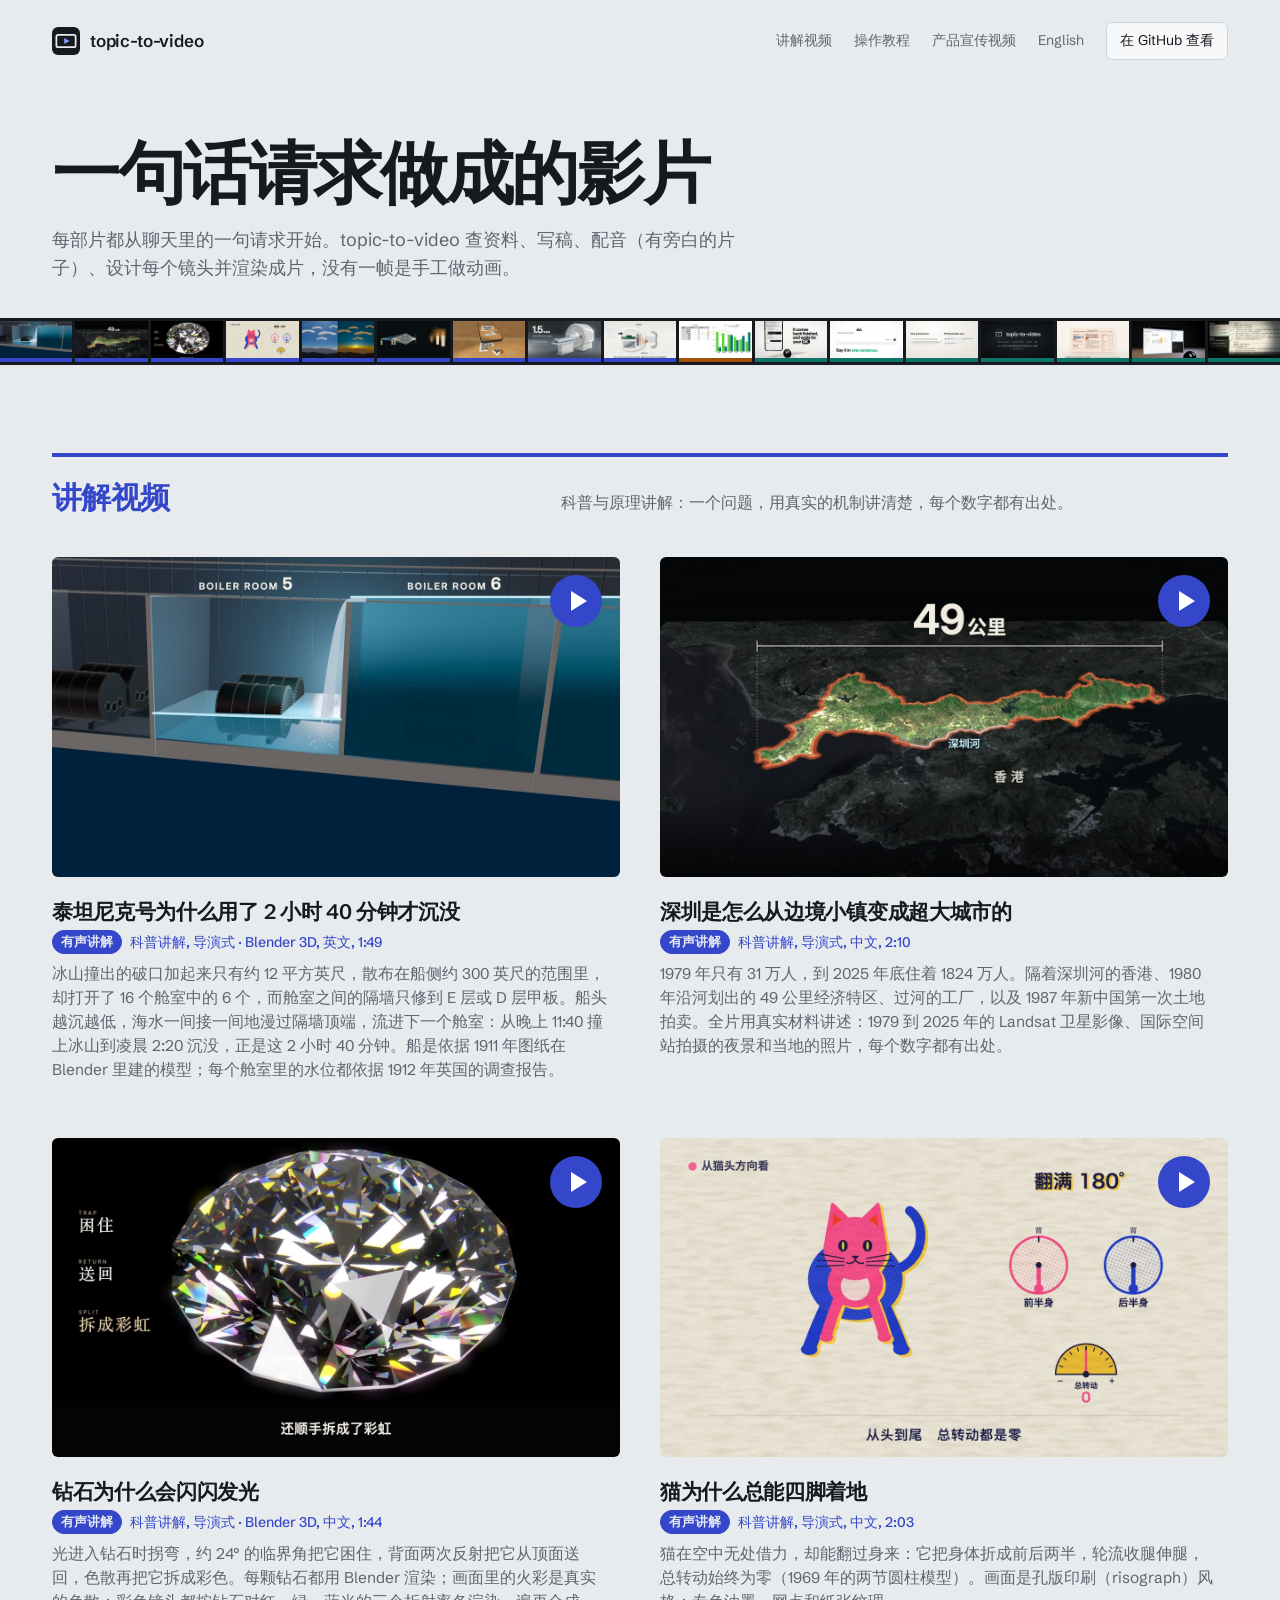
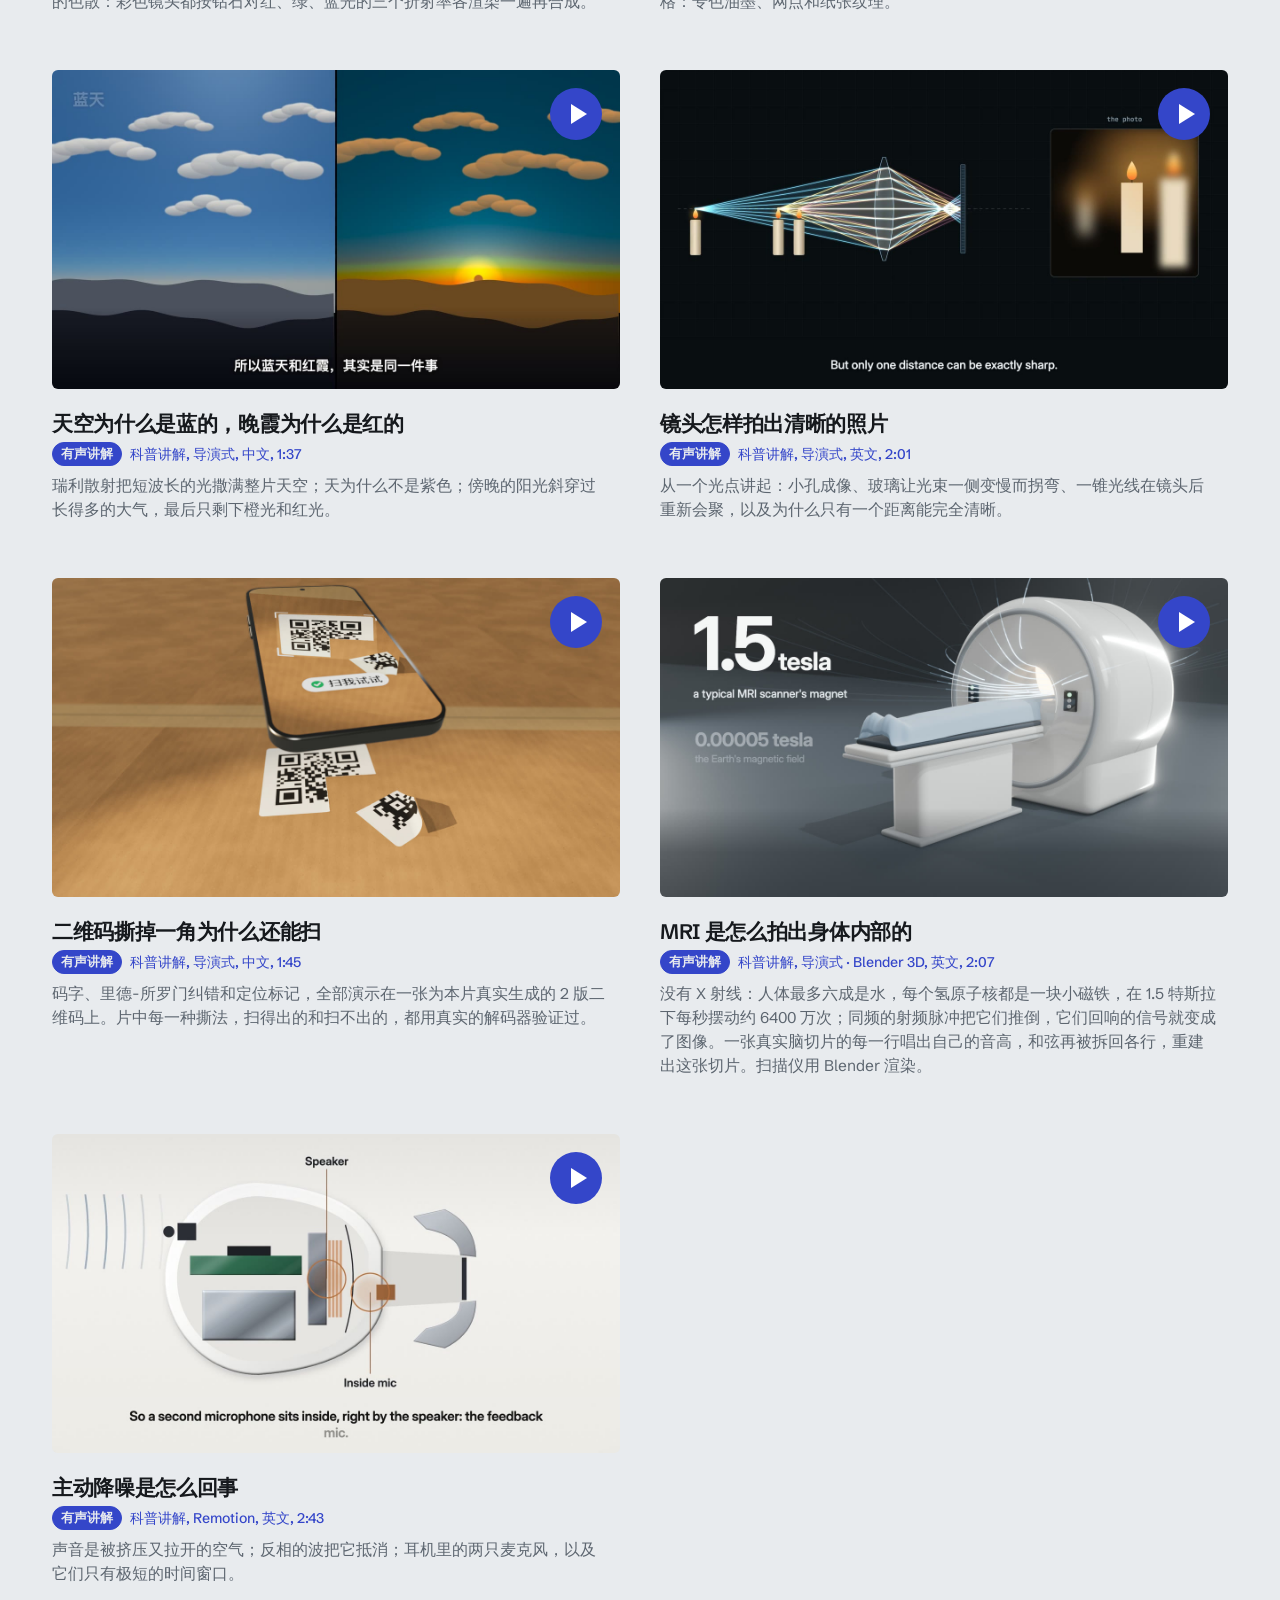
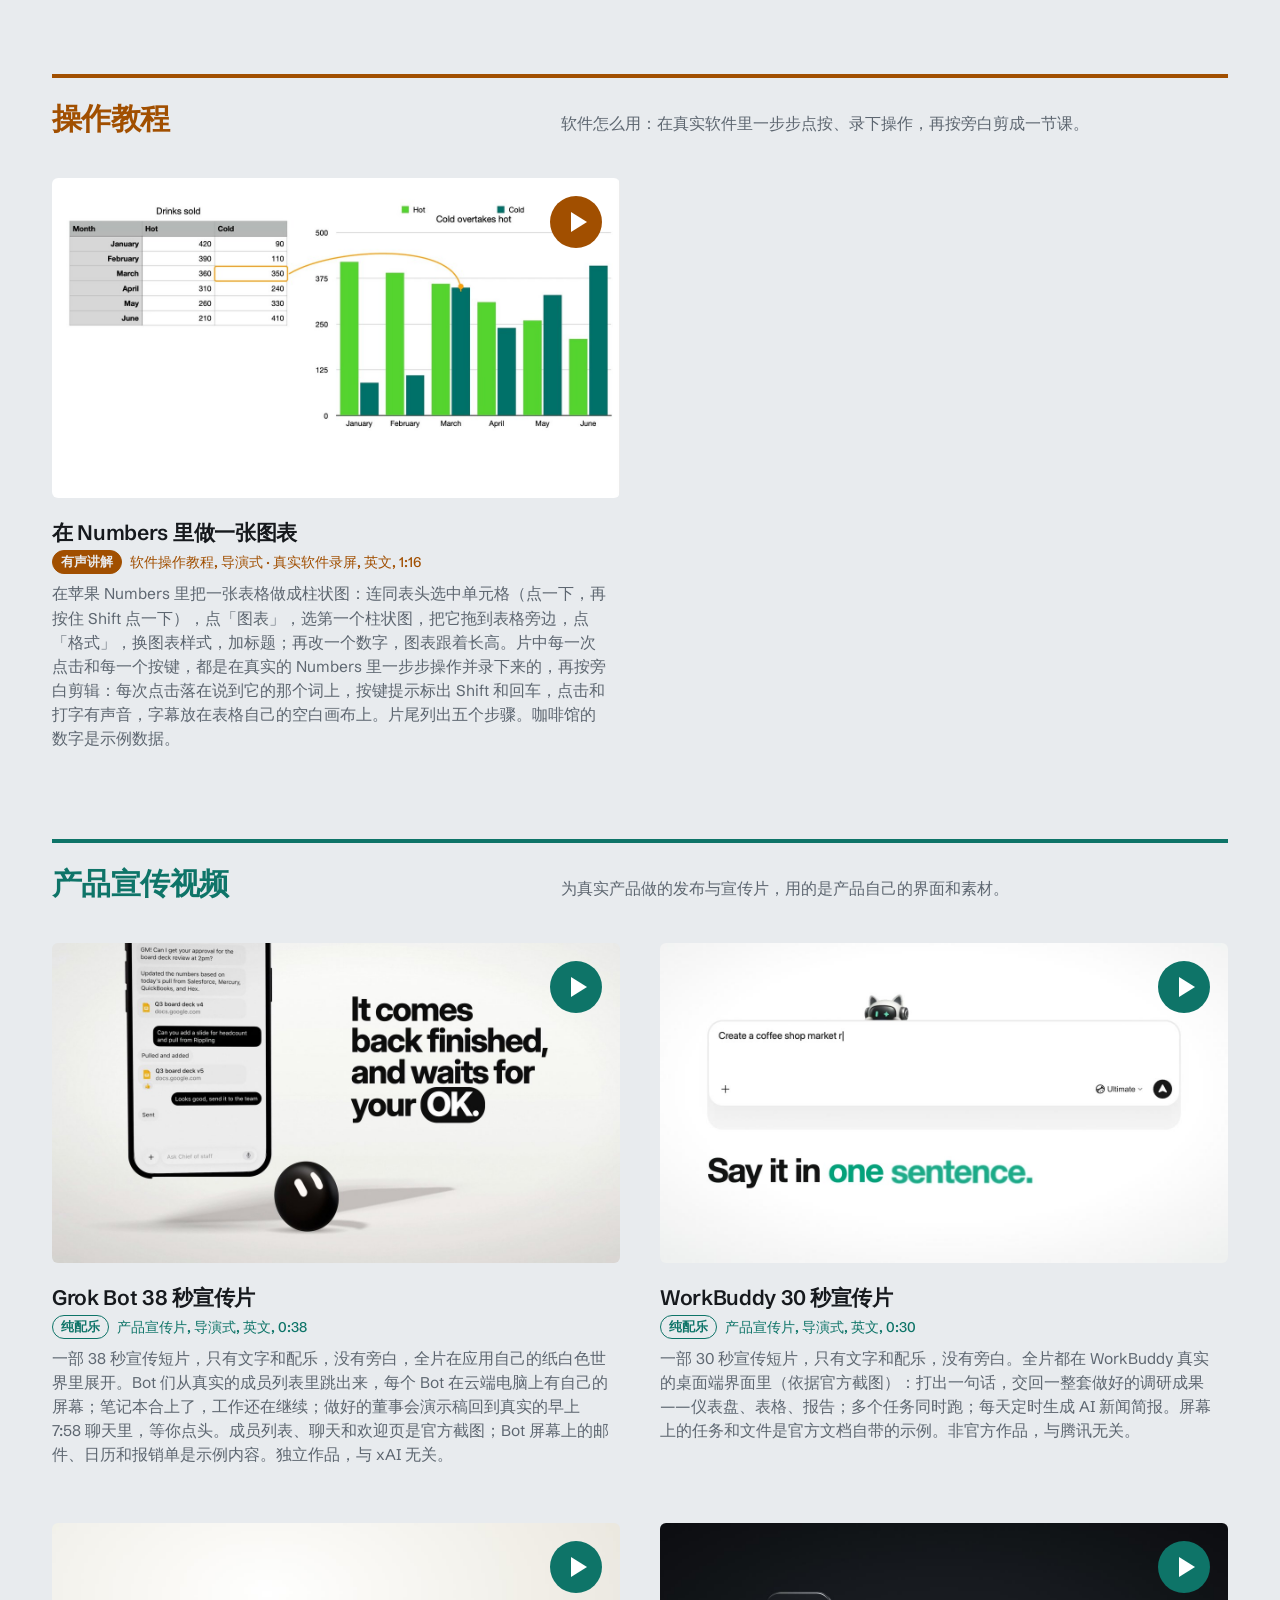
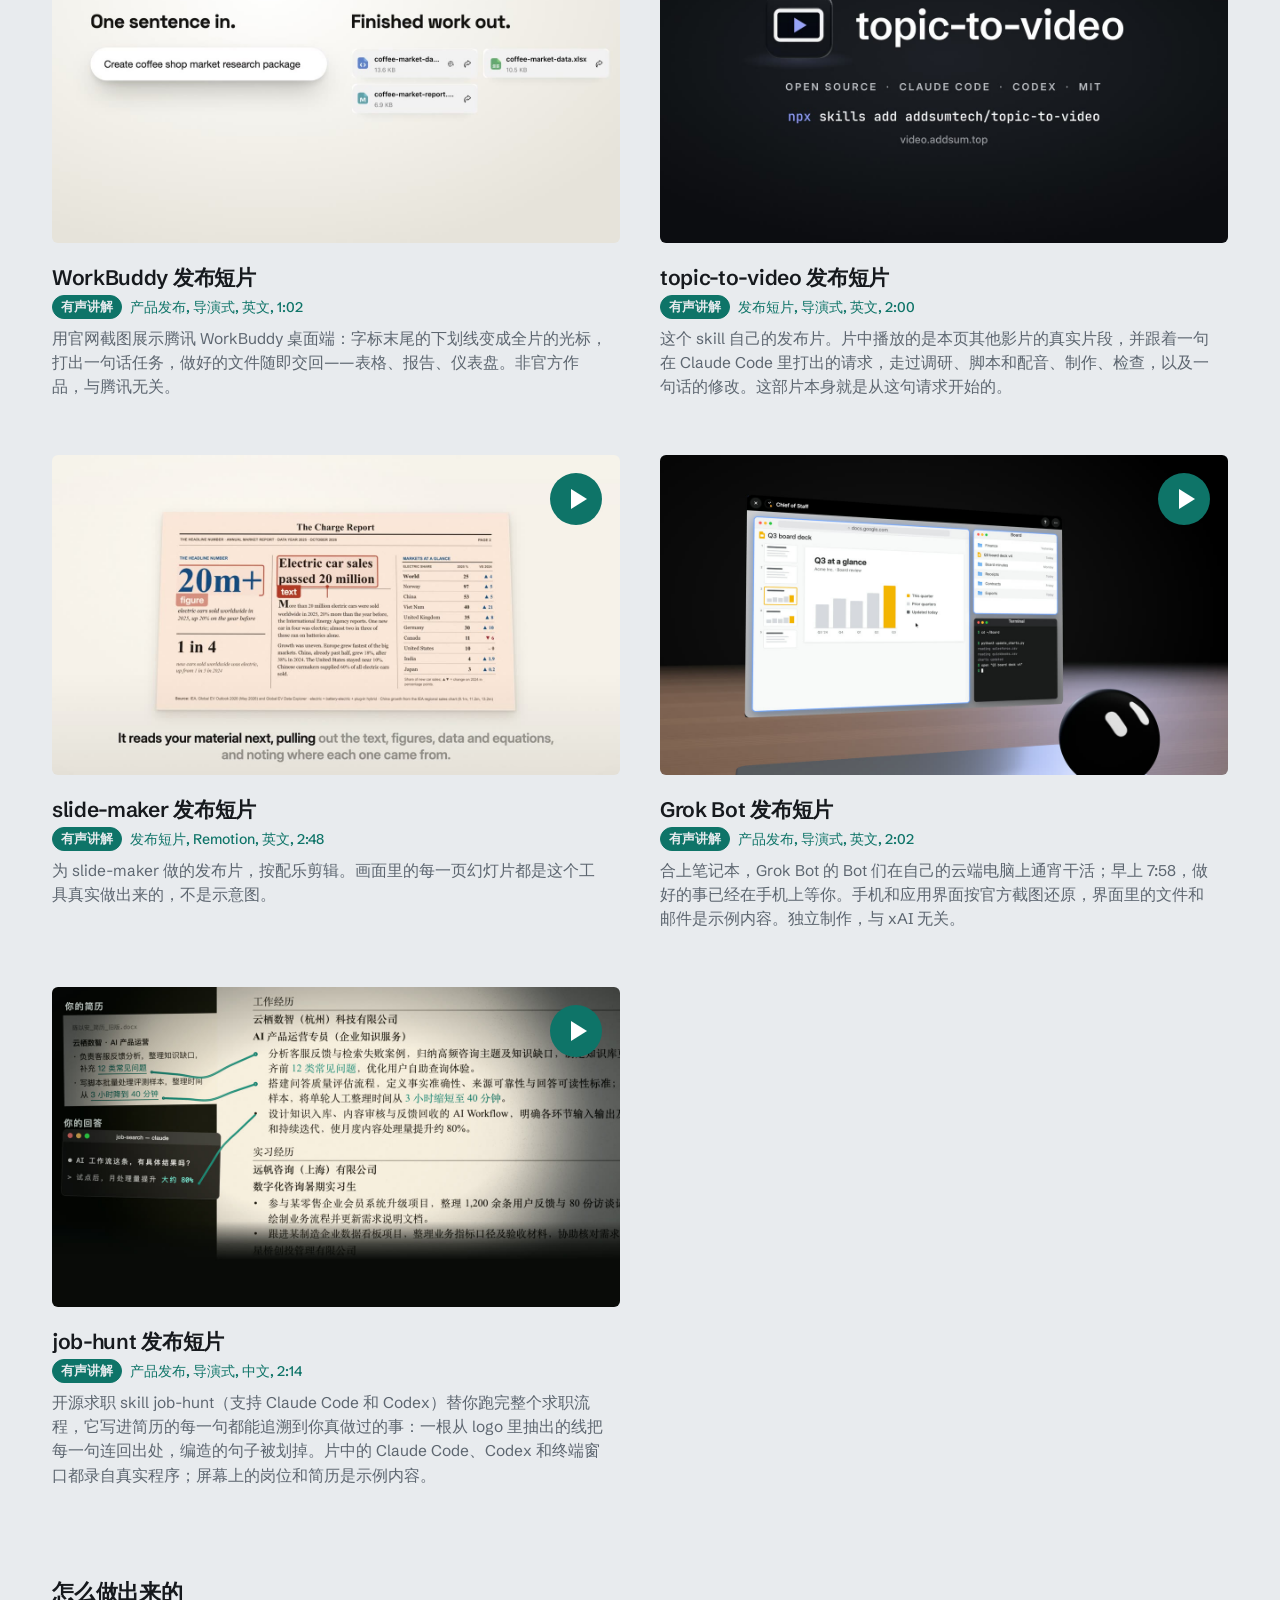
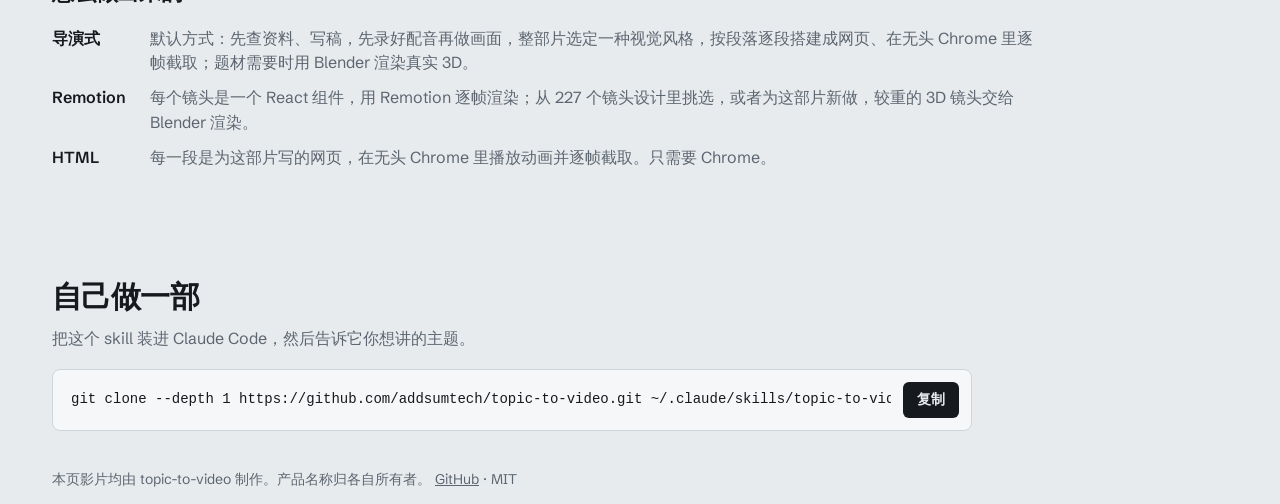
==== commit eb15632c: "Titanic explainer: why she took 2 hours 40 minutes to sink The ship is a Blender model from the 1911" ====
--- a/cn/index.html
+++ b/cn/index.html
@@ -4,14 +4,14 @@
 <meta charset="utf-8">
 <meta name="viewport" content="width=device-width, initial-scale=1">
 <title>topic-to-video 影片集</title>
-<meta name="description" content="topic-to-video 做的十六部短片。它是一个把任意主题做成配音讲解视频的 AI skill。">
+<meta name="description" content="topic-to-video 做的十七部短片。它是一个把任意主题做成配音讲解视频的 AI skill。">
 <link rel="canonical" href="https://video.addsum.top/cn/">
 <link rel="alternate" hreflang="en" href="https://video.addsum.top/">
 <link rel="alternate" hreflang="zh-CN" href="https://video.addsum.top/cn/">
 <meta property="og:type" content="website">
 <meta property="og:title" content="topic-to-video 影片集">
-<meta property="og:description" content="topic-to-video 做的十六部短片。它是一个把任意主题做成配音讲解视频的 AI skill。">
-<meta property="og:image" content="https://video.addsum.top/posters/shenzhen-border-town.jpg?v=d1630d3c">
+<meta property="og:description" content="topic-to-video 做的十七部短片。它是一个把任意主题做成配音讲解视频的 AI skill。">
+<meta property="og:image" content="https://video.addsum.top/posters/titanic-sinking.jpg?v=84f47f66">
 <meta name="twitter:card" content="summary_large_image">
 <link rel="icon" href="../favicon.svg" type="image/svg+xml">
 <link rel="preconnect" href="https://fonts.googleapis.com">
@@ -33,7 +33,8 @@
     <h1>一句话请求做成的影片</h1>
     <p class="lede">每部片都从聊天里的一句请求开始。topic-to-video 查资料、写稿、配音（有旁白的片子）、设计每个镜头并渲染成片，没有一帧是手工做动画。</p>
   </div>
-  <nav class="strip" aria-label="Films" style="--n: 16"><a class="frame explainer" href="#shenzhen-border-town" data-film="shenzhen-border-town" aria-label="播放: 深圳是怎么从边境小镇变成超大城市的"><img src="../posters/shenzhen-border-town.jpg?v=d1630d3c" alt="" width="1280" height="720" loading="eager"></a>
+  <nav class="strip" aria-label="Films" style="--n: 17"><a class="frame explainer" href="#titanic-sinking" data-film="titanic-sinking" aria-label="播放: 泰坦尼克号为什么用了 2 小时 40 分钟才沉没"><img src="../posters/titanic-sinking.jpg?v=84f47f66" alt="" width="1280" height="720" loading="eager"></a>
+<a class="frame explainer" href="#shenzhen-border-town" data-film="shenzhen-border-town" aria-label="播放: 深圳是怎么从边境小镇变成超大城市的"><img src="../posters/shenzhen-border-town.jpg?v=d1630d3c" alt="" width="1280" height="720" loading="eager"></a>
 <a class="frame explainer" href="#diamond-sparkle-3d" data-film="diamond-sparkle-3d" aria-label="播放: 钻石为什么会闪闪发光"><img src="../posters/diamond-sparkle-3d.jpg?v=61339767" alt="" width="1280" height="720" loading="eager"></a>
 <a class="frame explainer" href="#falling-cat" data-film="falling-cat" aria-label="播放: 猫为什么总能四脚着地"><img src="../posters/falling-cat.jpg?v=310fdbe5" alt="" width="1280" height="720" loading="eager"></a>
 <a class="frame explainer" href="#sky-blue-sunset" data-film="sky-blue-sunset" aria-label="播放: 天空为什么是蓝的，晚霞为什么是红的"><img src="../posters/sky-blue-sunset.jpg?v=2c7e1d2c" alt="" width="1280" height="720" loading="eager"></a>
@@ -49,7 +50,7 @@
 <a class="frame product" href="#slide-maker-promo" data-film="slide-maker-promo" aria-label="播放: slide-maker 发布短片"><img src="../posters/slide-maker-promo.jpg?v=3827391f" alt="" width="1280" height="720" loading="eager"></a>
 <a class="frame product" href="#grok-bot-explainer" data-film="grok-bot-explainer" aria-label="播放: Grok Bot 发布短片"><img src="../posters/grok-bot-explainer.jpg?v=2e505055" alt="" width="1280" height="720" loading="eager"></a>
 <a class="frame product" href="#job-hunt-promo" data-film="job-hunt-promo" aria-label="播放: job-hunt 发布短片"><img src="../posters/job-hunt-promo.jpg?v=38662429" alt="" width="1280" height="720" loading="eager"></a></nav>
-  <div class="wrap"><section class="tier explainer" id="explainer" aria-labelledby="explainer-h"><div class="tier-head"><h2 id="explainer-h">讲解视频</h2><p>科普与原理讲解：一个问题，用真实的机制讲清楚，每个数字都有出处。</p></div><div class="films"><article class="film" id="shenzhen-border-town"><button class="poster" type="button" data-film="shenzhen-border-town" aria-label="播放: 深圳是怎么从边境小镇变成超大城市的"><img src="../posters/shenzhen-border-town.jpg?v=d1630d3c" alt="" width="1280" height="720" loading="lazy"><span class="play" aria-hidden="true"></span></button><h3>深圳是怎么从边境小镇变成超大城市的</h3><p class="meta"><span class="tag voice">有声讲解</span>科普讲解, 导演式, 中文, 2:10</p><p class="note">1979 年只有 31 万人，到 2025 年底住着 1824 万人。隔着深圳河的香港、1980 年沿河划出的 49 公里经济特区、过河的工厂，以及 1987 年新中国第一次土地拍卖。全片用真实材料讲述：1979 到 2025 年的 Landsat 卫星影像、国际空间站拍摄的夜景和当地的照片，每个数字都有出处。</p></article><article class="film" id="diamond-sparkle-3d"><button class="poster" type="button" data-film="diamond-sparkle-3d" aria-label="播放: 钻石为什么会闪闪发光"><img src="../posters/diamond-sparkle-3d.jpg?v=61339767" alt="" width="1280" height="720" loading="lazy"><span class="play" aria-hidden="true"></span></button><h3>钻石为什么会闪闪发光</h3><p class="meta"><span class="tag voice">有声讲解</span>科普讲解, 导演式 · Blender 3D, 中文, 1:44</p><p class="note">光进入钻石时拐弯，约 24° 的临界角把它困住，背面两次反射把它从顶面送回，色散再把它拆成彩色。每颗钻石都用 Blender 渲染；画面里的火彩是真实的色散：彩色镜头都按钻石对红、绿、蓝光的三个折射率各渲染一遍再合成。</p></article><article class="film" id="falling-cat"><button class="poster" type="button" data-film="falling-cat" aria-label="播放: 猫为什么总能四脚着地"><img src="../posters/falling-cat.jpg?v=310fdbe5" alt="" width="1280" height="720" loading="lazy"><span class="play" aria-hidden="true"></span></button><h3>猫为什么总能四脚着地</h3><p class="meta"><span class="tag voice">有声讲解</span>科普讲解, 导演式, 中文, 2:03</p><p class="note">猫在空中无处借力，却能翻过身来：它把身体折成前后两半，轮流收腿伸腿，总转动始终为零（1969 年的两节圆柱模型）。画面是孔版印刷（risograph）风格：专色油墨、网点和纸张纹理。</p></article><article class="film" id="sky-blue-sunset"><button class="poster" type="button" data-film="sky-blue-sunset" aria-label="播放: 天空为什么是蓝的，晚霞为什么是红的"><img src="../posters/sky-blue-sunset.jpg?v=2c7e1d2c" alt="" width="1280" height="720" loading="lazy"><span class="play" aria-hidden="true"></span></button><h3>天空为什么是蓝的，晚霞为什么是红的</h3><p class="meta"><span class="tag voice">有声讲解</span>科普讲解, 导演式, 中文, 1:37</p><p class="note">瑞利散射把短波长的光撒满整片天空；天为什么不是紫色；傍晚的阳光斜穿过长得多的大气，最后只剩下橙光和红光。</p></article><article class="film" id="camera-lens"><button class="poster" type="button" data-film="camera-lens" aria-label="播放: 镜头怎样拍出清晰的照片"><img src="../posters/camera-lens.jpg?v=a3ba185c" alt="" width="1280" height="720" loading="lazy"><span class="play" aria-hidden="true"></span></button><h3>镜头怎样拍出清晰的照片</h3><p class="meta"><span class="tag voice">有声讲解</span>科普讲解, 导演式, 英文, 2:01</p><p class="note">从一个光点讲起：小孔成像、玻璃让光束一侧变慢而拐弯、一锥光线在镜头后重新会聚，以及为什么只有一个距离能完全清晰。</p></article><article class="film" id="qr-torn-corner"><button class="poster" type="button" data-film="qr-torn-corner" aria-label="播放: 二维码撕掉一角为什么还能扫"><img src="../posters/qr-torn-corner.jpg?v=4c7e39ed" alt="" width="1280" height="720" loading="lazy"><span class="play" aria-hidden="true"></span></button><h3>二维码撕掉一角为什么还能扫</h3><p class="meta"><span class="tag voice">有声讲解</span>科普讲解, 导演式, 中文, 1:45</p><p class="note">码字、里德-所罗门纠错和定位标记，全部演示在一张为本片真实生成的 2 版二维码上。片中每一种撕法，扫得出的和扫不出的，都用真实的解码器验证过。</p></article><article class="film" id="mri-explainer"><button class="poster" type="button" data-film="mri-explainer" aria-label="播放: MRI 是怎么拍出身体内部的"><img src="../posters/mri-explainer.jpg?v=e1149588" alt="" width="1280" height="720" loading="lazy"><span class="play" aria-hidden="true"></span></button><h3>MRI 是怎么拍出身体内部的</h3><p class="meta"><span class="tag voice">有声讲解</span>科普讲解, 导演式 · Blender 3D, 英文, 2:07</p><p class="note">没有 X 射线：人体最多六成是水，每个氢原子核都是一块小磁铁，在 1.5 特斯拉下每秒摆动约 6400 万次；同频的射频脉冲把它们推倒，它们回响的信号就变成了图像。一张真实脑切片的每一行唱出自己的音高，和弦再被拆回各行，重建出这张切片。扫描仪用 Blender 渲染。</p></article><article class="film" id="anc-headphones"><button class="poster" type="button" data-film="anc-headphones" aria-label="播放: 主动降噪是怎么回事"><img src="../posters/anc-headphones.jpg?v=d0423178" alt="" width="1280" height="720" loading="lazy"><span class="play" aria-hidden="true"></span></button><h3>主动降噪是怎么回事</h3><p class="meta"><span class="tag voice">有声讲解</span>科普讲解, Remotion, 英文, 2:43</p><p class="note">声音是被挤压又拉开的空气；反相的波把它抵消；耳机里的两只麦克风，以及它们只有极短的时间窗口。</p></article></div></section><section class="tier tutorial" id="tutorial" aria-labelledby="tutorial-h"><div class="tier-head"><h2 id="tutorial-h">操作教程</h2><p>软件怎么用：在真实软件里一步步点按、录下操作，再按旁白剪成一节课。</p></div><div class="films"><article class="film" id="numbers-chart-tutorial"><button class="poster" type="button" data-film="numbers-chart-tutorial" aria-label="播放: 在 Numbers 里做一张图表"><img src="../posters/numbers-chart-tutorial.jpg?v=06f4d6e6" alt="" width="1280" height="720" loading="lazy"><span class="play" aria-hidden="true"></span></button><h3>在 Numbers 里做一张图表</h3><p class="meta"><span class="tag voice">有声讲解</span>软件操作教程, 导演式 · 真实软件录屏, 英文, 1:16</p><p class="note">在苹果 Numbers 里把一张表格做成柱状图：连同表头选中单元格（点一下，再按住 Shift 点一下），点「图表」，选第一个柱状图，把它拖到表格旁边，点「格式」，换图表样式，加标题；再改一个数字，图表跟着长高。片中每一次点击和每一个按键，都是在真实的 Numbers 里一步步操作并录下来的，再按旁白剪辑：每次点击落在说到它的那个词上，按键提示标出 Shift 和回车，点击和打字有声音，字幕放在表格自己的空白画布上。片尾列出五个步骤。咖啡馆的数字是示例数据。</p></article></div></section><section class="tier product" id="product" aria-labelledby="product-h"><div class="tier-head"><h2 id="product-h">产品宣传视频</h2><p>为真实产品做的发布与宣传片，用的是产品自己的界面和素材。</p></div><div class="films"><article class="film" id="grok-bot-promo-38s"><button class="poster" type="button" data-film="grok-bot-promo-38s" aria-label="播放: Grok Bot 38 秒宣传片"><img src="../posters/grok-bot-promo-38s.jpg?v=79ff604d" alt="" width="1280" height="720" loading="lazy"><span class="play" aria-hidden="true"></span></button><h3>Grok Bot 38 秒宣传片</h3><p class="meta"><span class="tag music">纯配乐</span>产品宣传片, 导演式, 英文, 0:38</p><p class="note">一部 38 秒宣传短片，只有文字和配乐，没有旁白，全片在应用自己的纸白色世界里展开。Bot 们从真实的成员列表里跳出来，每个 Bot 在云端电脑上有自己的屏幕；笔记本合上了，工作还在继续；做好的董事会演示稿回到真实的早上 7:58 聊天里，等你点头。成员列表、聊天和欢迎页是官方截图；Bot 屏幕上的邮件、日历和报销单是示例内容。独立作品，与 xAI 无关。</p></article><article class="film" id="workbuddy-promo-30s"><button class="poster" type="button" data-film="workbuddy-promo-30s" aria-label="播放: WorkBuddy 30 秒宣传片"><img src="../posters/workbuddy-promo-30s.jpg?v=bf23cd24" alt="" width="1280" height="720" loading="lazy"><span class="play" aria-hidden="true"></span></button><h3>WorkBuddy 30 秒宣传片</h3><p class="meta"><span class="tag music">纯配乐</span>产品宣传片, 导演式, 英文, 0:30</p><p class="note">一部 30 秒宣传短片，只有文字和配乐，没有旁白。全片都在 WorkBuddy 真实的桌面端界面里（依据官方截图）：打出一句话，交回一整套做好的调研成果——仪表盘、表格、报告；多个任务同时跑；每天定时生成 AI 新闻简报。屏幕上的任务和文件是官方文档自带的示例。非官方作品，与腾讯无关。</p></article><article class="film" id="workbuddy-promo"><button class="poster" type="button" data-film="workbuddy-promo" aria-label="播放: WorkBuddy 发布短片"><img src="../posters/workbuddy-promo.jpg?v=80ecd85a" alt="" width="1280" height="720" loading="lazy"><span class="play" aria-hidden="true"></span></button><h3>WorkBuddy 发布短片</h3><p class="meta"><span class="tag voice">有声讲解</span>产品发布, 导演式, 英文, 1:02</p><p class="note">用官网截图展示腾讯 WorkBuddy 桌面端：字标末尾的下划线变成全片的光标，打出一句话任务，做好的文件随即交回——表格、报告、仪表盘。非官方作品，与腾讯无关。</p></article><article class="film" id="topic-to-video-promo"><button class="poster" type="button" data-film="topic-to-video-promo" aria-label="播放: topic-to-video 发布短片"><img src="../posters/topic-to-video-promo.jpg?v=ef1e4c8d" alt="" width="1280" height="720" loading="lazy"><span class="play" aria-hidden="true"></span></button><h3>topic-to-video 发布短片</h3><p class="meta"><span class="tag voice">有声讲解</span>发布短片, 导演式, 英文, 2:00</p><p class="note">这个 skill 自己的发布片。片中播放的是本页其他影片的真实片段，并跟着一句在 Claude Code 里打出的请求，走过调研、脚本和配音、制作、检查，以及一句话的修改。这部片本身就是从这句请求开始的。</p></article><article class="film" id="slide-maker-promo"><button class="poster" type="button" data-film="slide-maker-promo" aria-label="播放: slide-maker 发布短片"><img src="../posters/slide-maker-promo.jpg?v=3827391f" alt="" width="1280" height="720" loading="lazy"><span class="play" aria-hidden="true"></span></button><h3>slide-maker 发布短片</h3><p class="meta"><span class="tag voice">有声讲解</span>发布短片, Remotion, 英文, 2:48</p><p class="note">为 slide-maker 做的发布片，按配乐剪辑。画面里的每一页幻灯片都是这个工具真实做出来的，不是示意图。</p></article><article class="film" id="grok-bot-explainer"><button class="poster" type="button" data-film="grok-bot-explainer" aria-label="播放: Grok Bot 发布短片"><img src="../posters/grok-bot-explainer.jpg?v=2e505055" alt="" width="1280" height="720" loading="lazy"><span class="play" aria-hidden="true"></span></button><h3>Grok Bot 发布短片</h3><p class="meta"><span class="tag voice">有声讲解</span>产品发布, 导演式, 英文, 2:02</p><p class="note">合上笔记本，Grok Bot 的 Bot 们在自己的云端电脑上通宵干活；早上 7:58，做好的事已经在手机上等你。手机和应用界面按官方截图还原，界面里的文件和邮件是示例内容。独立制作，与 xAI 无关。</p></article><article class="film" id="job-hunt-promo"><button class="poster" type="button" data-film="job-hunt-promo" aria-label="播放: job-hunt 发布短片"><img src="../posters/job-hunt-promo.jpg?v=38662429" alt="" width="1280" height="720" loading="lazy"><span class="play" aria-hidden="true"></span></button><h3>job-hunt 发布短片</h3><p class="meta"><span class="tag voice">有声讲解</span>产品发布, 导演式, 中文, 2:14</p><p class="note">开源求职 skill job-hunt（支持 Claude Code 和 Codex）替你跑完整个求职流程，它写进简历的每一句都能追溯到你真做过的事：一根从 logo 里抽出的线把每一句连回出处，编造的句子被划掉。片中的 Claude Code、Codex 和终端窗口都录自真实程序；屏幕上的岗位和简历是示例内容。</p></article></div></section></div>
+  <div class="wrap"><section class="tier explainer" id="explainer" aria-labelledby="explainer-h"><div class="tier-head"><h2 id="explainer-h">讲解视频</h2><p>科普与原理讲解：一个问题，用真实的机制讲清楚，每个数字都有出处。</p></div><div class="films"><article class="film" id="titanic-sinking"><button class="poster" type="button" data-film="titanic-sinking" aria-label="播放: 泰坦尼克号为什么用了 2 小时 40 分钟才沉没"><img src="../posters/titanic-sinking.jpg?v=84f47f66" alt="" width="1280" height="720" loading="lazy"><span class="play" aria-hidden="true"></span></button><h3>泰坦尼克号为什么用了 2 小时 40 分钟才沉没</h3><p class="meta"><span class="tag voice">有声讲解</span>科普讲解, 导演式 · Blender 3D, 英文, 1:49</p><p class="note">冰山撞出的破口加起来只有约 12 平方英尺，散布在船侧约 300 英尺的范围里，却打开了 16 个舱室中的 6 个，而舱室之间的隔墙只修到 E 层或 D 层甲板。船头越沉越低，海水一间接一间地漫过隔墙顶端，流进下一个舱室：从晚上 11:40 撞上冰山到凌晨 2:20 沉没，正是这 2 小时 40 分钟。船是依据 1911 年图纸在 Blender 里建的模型；每个舱室里的水位都依据 1912 年英国的调查报告。</p></article><article class="film" id="shenzhen-border-town"><button class="poster" type="button" data-film="shenzhen-border-town" aria-label="播放: 深圳是怎么从边境小镇变成超大城市的"><img src="../posters/shenzhen-border-town.jpg?v=d1630d3c" alt="" width="1280" height="720" loading="lazy"><span class="play" aria-hidden="true"></span></button><h3>深圳是怎么从边境小镇变成超大城市的</h3><p class="meta"><span class="tag voice">有声讲解</span>科普讲解, 导演式, 中文, 2:10</p><p class="note">1979 年只有 31 万人，到 2025 年底住着 1824 万人。隔着深圳河的香港、1980 年沿河划出的 49 公里经济特区、过河的工厂，以及 1987 年新中国第一次土地拍卖。全片用真实材料讲述：1979 到 2025 年的 Landsat 卫星影像、国际空间站拍摄的夜景和当地的照片，每个数字都有出处。</p></article><article class="film" id="diamond-sparkle-3d"><button class="poster" type="button" data-film="diamond-sparkle-3d" aria-label="播放: 钻石为什么会闪闪发光"><img src="../posters/diamond-sparkle-3d.jpg?v=61339767" alt="" width="1280" height="720" loading="lazy"><span class="play" aria-hidden="true"></span></button><h3>钻石为什么会闪闪发光</h3><p class="meta"><span class="tag voice">有声讲解</span>科普讲解, 导演式 · Blender 3D, 中文, 1:44</p><p class="note">光进入钻石时拐弯，约 24° 的临界角把它困住，背面两次反射把它从顶面送回，色散再把它拆成彩色。每颗钻石都用 Blender 渲染；画面里的火彩是真实的色散：彩色镜头都按钻石对红、绿、蓝光的三个折射率各渲染一遍再合成。</p></article><article class="film" id="falling-cat"><button class="poster" type="button" data-film="falling-cat" aria-label="播放: 猫为什么总能四脚着地"><img src="../posters/falling-cat.jpg?v=310fdbe5" alt="" width="1280" height="720" loading="lazy"><span class="play" aria-hidden="true"></span></button><h3>猫为什么总能四脚着地</h3><p class="meta"><span class="tag voice">有声讲解</span>科普讲解, 导演式, 中文, 2:03</p><p class="note">猫在空中无处借力，却能翻过身来：它把身体折成前后两半，轮流收腿伸腿，总转动始终为零（1969 年的两节圆柱模型）。画面是孔版印刷（risograph）风格：专色油墨、网点和纸张纹理。</p></article><article class="film" id="sky-blue-sunset"><button class="poster" type="button" data-film="sky-blue-sunset" aria-label="播放: 天空为什么是蓝的，晚霞为什么是红的"><img src="../posters/sky-blue-sunset.jpg?v=2c7e1d2c" alt="" width="1280" height="720" loading="lazy"><span class="play" aria-hidden="true"></span></button><h3>天空为什么是蓝的，晚霞为什么是红的</h3><p class="meta"><span class="tag voice">有声讲解</span>科普讲解, 导演式, 中文, 1:37</p><p class="note">瑞利散射把短波长的光撒满整片天空；天为什么不是紫色；傍晚的阳光斜穿过长得多的大气，最后只剩下橙光和红光。</p></article><article class="film" id="camera-lens"><button class="poster" type="button" data-film="camera-lens" aria-label="播放: 镜头怎样拍出清晰的照片"><img src="../posters/camera-lens.jpg?v=a3ba185c" alt="" width="1280" height="720" loading="lazy"><span class="play" aria-hidden="true"></span></button><h3>镜头怎样拍出清晰的照片</h3><p class="meta"><span class="tag voice">有声讲解</span>科普讲解, 导演式, 英文, 2:01</p><p class="note">从一个光点讲起：小孔成像、玻璃让光束一侧变慢而拐弯、一锥光线在镜头后重新会聚，以及为什么只有一个距离能完全清晰。</p></article><article class="film" id="qr-torn-corner"><button class="poster" type="button" data-film="qr-torn-corner" aria-label="播放: 二维码撕掉一角为什么还能扫"><img src="../posters/qr-torn-corner.jpg?v=4c7e39ed" alt="" width="1280" height="720" loading="lazy"><span class="play" aria-hidden="true"></span></button><h3>二维码撕掉一角为什么还能扫</h3><p class="meta"><span class="tag voice">有声讲解</span>科普讲解, 导演式, 中文, 1:45</p><p class="note">码字、里德-所罗门纠错和定位标记，全部演示在一张为本片真实生成的 2 版二维码上。片中每一种撕法，扫得出的和扫不出的，都用真实的解码器验证过。</p></article><article class="film" id="mri-explainer"><button class="poster" type="button" data-film="mri-explainer" aria-label="播放: MRI 是怎么拍出身体内部的"><img src="../posters/mri-explainer.jpg?v=e1149588" alt="" width="1280" height="720" loading="lazy"><span class="play" aria-hidden="true"></span></button><h3>MRI 是怎么拍出身体内部的</h3><p class="meta"><span class="tag voice">有声讲解</span>科普讲解, 导演式 · Blender 3D, 英文, 2:07</p><p class="note">没有 X 射线：人体最多六成是水，每个氢原子核都是一块小磁铁，在 1.5 特斯拉下每秒摆动约 6400 万次；同频的射频脉冲把它们推倒，它们回响的信号就变成了图像。一张真实脑切片的每一行唱出自己的音高，和弦再被拆回各行，重建出这张切片。扫描仪用 Blender 渲染。</p></article><article class="film" id="anc-headphones"><button class="poster" type="button" data-film="anc-headphones" aria-label="播放: 主动降噪是怎么回事"><img src="../posters/anc-headphones.jpg?v=d0423178" alt="" width="1280" height="720" loading="lazy"><span class="play" aria-hidden="true"></span></button><h3>主动降噪是怎么回事</h3><p class="meta"><span class="tag voice">有声讲解</span>科普讲解, Remotion, 英文, 2:43</p><p class="note">声音是被挤压又拉开的空气；反相的波把它抵消；耳机里的两只麦克风，以及它们只有极短的时间窗口。</p></article></div></section><section class="tier tutorial" id="tutorial" aria-labelledby="tutorial-h"><div class="tier-head"><h2 id="tutorial-h">操作教程</h2><p>软件怎么用：在真实软件里一步步点按、录下操作，再按旁白剪成一节课。</p></div><div class="films"><article class="film" id="numbers-chart-tutorial"><button class="poster" type="button" data-film="numbers-chart-tutorial" aria-label="播放: 在 Numbers 里做一张图表"><img src="../posters/numbers-chart-tutorial.jpg?v=06f4d6e6" alt="" width="1280" height="720" loading="lazy"><span class="play" aria-hidden="true"></span></button><h3>在 Numbers 里做一张图表</h3><p class="meta"><span class="tag voice">有声讲解</span>软件操作教程, 导演式 · 真实软件录屏, 英文, 1:16</p><p class="note">在苹果 Numbers 里把一张表格做成柱状图：连同表头选中单元格（点一下，再按住 Shift 点一下），点「图表」，选第一个柱状图，把它拖到表格旁边，点「格式」，换图表样式，加标题；再改一个数字，图表跟着长高。片中每一次点击和每一个按键，都是在真实的 Numbers 里一步步操作并录下来的，再按旁白剪辑：每次点击落在说到它的那个词上，按键提示标出 Shift 和回车，点击和打字有声音，字幕放在表格自己的空白画布上。片尾列出五个步骤。咖啡馆的数字是示例数据。</p></article></div></section><section class="tier product" id="product" aria-labelledby="product-h"><div class="tier-head"><h2 id="product-h">产品宣传视频</h2><p>为真实产品做的发布与宣传片，用的是产品自己的界面和素材。</p></div><div class="films"><article class="film" id="grok-bot-promo-38s"><button class="poster" type="button" data-film="grok-bot-promo-38s" aria-label="播放: Grok Bot 38 秒宣传片"><img src="../posters/grok-bot-promo-38s.jpg?v=79ff604d" alt="" width="1280" height="720" loading="lazy"><span class="play" aria-hidden="true"></span></button><h3>Grok Bot 38 秒宣传片</h3><p class="meta"><span class="tag music">纯配乐</span>产品宣传片, 导演式, 英文, 0:38</p><p class="note">一部 38 秒宣传短片，只有文字和配乐，没有旁白，全片在应用自己的纸白色世界里展开。Bot 们从真实的成员列表里跳出来，每个 Bot 在云端电脑上有自己的屏幕；笔记本合上了，工作还在继续；做好的董事会演示稿回到真实的早上 7:58 聊天里，等你点头。成员列表、聊天和欢迎页是官方截图；Bot 屏幕上的邮件、日历和报销单是示例内容。独立作品，与 xAI 无关。</p></article><article class="film" id="workbuddy-promo-30s"><button class="poster" type="button" data-film="workbuddy-promo-30s" aria-label="播放: WorkBuddy 30 秒宣传片"><img src="../posters/workbuddy-promo-30s.jpg?v=bf23cd24" alt="" width="1280" height="720" loading="lazy"><span class="play" aria-hidden="true"></span></button><h3>WorkBuddy 30 秒宣传片</h3><p class="meta"><span class="tag music">纯配乐</span>产品宣传片, 导演式, 英文, 0:30</p><p class="note">一部 30 秒宣传短片，只有文字和配乐，没有旁白。全片都在 WorkBuddy 真实的桌面端界面里（依据官方截图）：打出一句话，交回一整套做好的调研成果——仪表盘、表格、报告；多个任务同时跑；每天定时生成 AI 新闻简报。屏幕上的任务和文件是官方文档自带的示例。非官方作品，与腾讯无关。</p></article><article class="film" id="workbuddy-promo"><button class="poster" type="button" data-film="workbuddy-promo" aria-label="播放: WorkBuddy 发布短片"><img src="../posters/workbuddy-promo.jpg?v=80ecd85a" alt="" width="1280" height="720" loading="lazy"><span class="play" aria-hidden="true"></span></button><h3>WorkBuddy 发布短片</h3><p class="meta"><span class="tag voice">有声讲解</span>产品发布, 导演式, 英文, 1:02</p><p class="note">用官网截图展示腾讯 WorkBuddy 桌面端：字标末尾的下划线变成全片的光标，打出一句话任务，做好的文件随即交回——表格、报告、仪表盘。非官方作品，与腾讯无关。</p></article><article class="film" id="topic-to-video-promo"><button class="poster" type="button" data-film="topic-to-video-promo" aria-label="播放: topic-to-video 发布短片"><img src="../posters/topic-to-video-promo.jpg?v=ef1e4c8d" alt="" width="1280" height="720" loading="lazy"><span class="play" aria-hidden="true"></span></button><h3>topic-to-video 发布短片</h3><p class="meta"><span class="tag voice">有声讲解</span>发布短片, 导演式, 英文, 2:00</p><p class="note">这个 skill 自己的发布片。片中播放的是本页其他影片的真实片段，并跟着一句在 Claude Code 里打出的请求，走过调研、脚本和配音、制作、检查，以及一句话的修改。这部片本身就是从这句请求开始的。</p></article><article class="film" id="slide-maker-promo"><button class="poster" type="button" data-film="slide-maker-promo" aria-label="播放: slide-maker 发布短片"><img src="../posters/slide-maker-promo.jpg?v=3827391f" alt="" width="1280" height="720" loading="lazy"><span class="play" aria-hidden="true"></span></button><h3>slide-maker 发布短片</h3><p class="meta"><span class="tag voice">有声讲解</span>发布短片, Remotion, 英文, 2:48</p><p class="note">为 slide-maker 做的发布片，按配乐剪辑。画面里的每一页幻灯片都是这个工具真实做出来的，不是示意图。</p></article><article class="film" id="grok-bot-explainer"><button class="poster" type="button" data-film="grok-bot-explainer" aria-label="播放: Grok Bot 发布短片"><img src="../posters/grok-bot-explainer.jpg?v=2e505055" alt="" width="1280" height="720" loading="lazy"><span class="play" aria-hidden="true"></span></button><h3>Grok Bot 发布短片</h3><p class="meta"><span class="tag voice">有声讲解</span>产品发布, 导演式, 英文, 2:02</p><p class="note">合上笔记本，Grok Bot 的 Bot 们在自己的云端电脑上通宵干活；早上 7:58，做好的事已经在手机上等你。手机和应用界面按官方截图还原，界面里的文件和邮件是示例内容。独立制作，与 xAI 无关。</p></article><article class="film" id="job-hunt-promo"><button class="poster" type="button" data-film="job-hunt-promo" aria-label="播放: job-hunt 发布短片"><img src="../posters/job-hunt-promo.jpg?v=38662429" alt="" width="1280" height="720" loading="lazy"><span class="play" aria-hidden="true"></span></button><h3>job-hunt 发布短片</h3><p class="meta"><span class="tag voice">有声讲解</span>产品发布, 导演式, 中文, 2:14</p><p class="note">开源求职 skill job-hunt（支持 Claude Code 和 Codex）替你跑完整个求职流程，它写进简历的每一句都能追溯到你真做过的事：一根从 logo 里抽出的线把每一句连回出处，编造的句子被划掉。片中的 Claude Code、Codex 和终端窗口都录自真实程序；屏幕上的岗位和简历是示例内容。</p></article></div></section></div>
   <section class="how wrap" aria-labelledby="how-h">
     <h2 id="how-h">怎么做出来的</h2>
     <dl><dt>导演式</dt><dd>默认方式：先查资料、写稿，先录好配音再做画面，整部片选定一种视觉风格，按段落逐段搭建成网页、在无头 Chrome 里逐帧截取；题材需要时用 Blender 渲染真实 3D。</dd><dt>Remotion</dt><dd>每个镜头是一个 React 组件，用 Remotion 逐帧渲染；从 227 个镜头设计里挑选，或者为这部片新做，较重的 3D 镜头交给 Blender 渲染。</dd><dt>HTML</dt><dd>每一段是为这部片写的网页，在无头 Chrome 里播放动画并逐帧截取。只需要 Chrome。</dd></dl>
@@ -66,7 +67,7 @@
   <div class="caption"><h2 id="player-title"></h2><p></p>
   <button type="button" class="close">关闭</button></div>
 </dialog>
-<script>window.FILMS = {"shenzhen-border-town": {"title": "深圳是怎么从边境小镇变成超大城市的", "note": "1979 年只有 31 万人，到 2025 年底住着 1824 万人。隔着深圳河的香港、1980 年沿河划出的 49 公里经济特区、过河的工厂，以及 1987 年新中国第一次土地拍卖。全片用真实材料讲述：1979 到 2025 年的 Landsat 卫星影像、国际空间站拍摄的夜景和当地的照片，每个数字都有出处。", "src": "../films/shenzhen-border-town.mp4?v=1897809a", "poster": "../posters/shenzhen-border-town.jpg?v=d1630d3c"}, "diamond-sparkle-3d": {"title": "钻石为什么会闪闪发光", "note": "光进入钻石时拐弯，约 24° 的临界角把它困住，背面两次反射把它从顶面送回，色散再把它拆成彩色。每颗钻石都用 Blender 渲染；画面里的火彩是真实的色散：彩色镜头都按钻石对红、绿、蓝光的三个折射率各渲染一遍再合成。", "src": "../films/diamond-sparkle-3d.mp4?v=d024de92", "poster": "../posters/diamond-sparkle-3d.jpg?v=61339767"}, "falling-cat": {"title": "猫为什么总能四脚着地", "note": "猫在空中无处借力，却能翻过身来：它把身体折成前后两半，轮流收腿伸腿，总转动始终为零（1969 年的两节圆柱模型）。画面是孔版印刷（risograph）风格：专色油墨、网点和纸张纹理。", "src": "../films/falling-cat.mp4?v=8da2a61b", "poster": "../posters/falling-cat.jpg?v=310fdbe5"}, "sky-blue-sunset": {"title": "天空为什么是蓝的，晚霞为什么是红的", "note": "瑞利散射把短波长的光撒满整片天空；天为什么不是紫色；傍晚的阳光斜穿过长得多的大气，最后只剩下橙光和红光。", "src": "../films/sky-blue-sunset.mp4?v=1abcbdfa", "poster": "../posters/sky-blue-sunset.jpg?v=2c7e1d2c"}, "camera-lens": {"title": "镜头怎样拍出清晰的照片", "note": "从一个光点讲起：小孔成像、玻璃让光束一侧变慢而拐弯、一锥光线在镜头后重新会聚，以及为什么只有一个距离能完全清晰。", "src": "../films/camera-lens.mp4?v=78d76470", "poster": "../posters/camera-lens.jpg?v=a3ba185c"}, "qr-torn-corner": {"title": "二维码撕掉一角为什么还能扫", "note": "码字、里德-所罗门纠错和定位标记，全部演示在一张为本片真实生成的 2 版二维码上。片中每一种撕法，扫得出的和扫不出的，都用真实的解码器验证过。", "src": "../films/qr-torn-corner.mp4?v=53596d59", "poster": "../posters/qr-torn-corner.jpg?v=4c7e39ed"}, "mri-explainer": {"title": "MRI 是怎么拍出身体内部的", "note": "没有 X 射线：人体最多六成是水，每个氢原子核都是一块小磁铁，在 1.5 特斯拉下每秒摆动约 6400 万次；同频的射频脉冲把它们推倒，它们回响的信号就变成了图像。一张真实脑切片的每一行唱出自己的音高，和弦再被拆回各行，重建出这张切片。扫描仪用 Blender 渲染。", "src": "../films/mri-explainer.mp4?v=69eb5b3f", "poster": "../posters/mri-explainer.jpg?v=e1149588"}, "anc-headphones": {"title": "主动降噪是怎么回事", "note": "声音是被挤压又拉开的空气；反相的波把它抵消；耳机里的两只麦克风，以及它们只有极短的时间窗口。", "src": "../films/anc-headphones.mp4?v=1efedce9", "poster": "../posters/anc-headphones.jpg?v=d0423178"}, "numbers-chart-tutorial": {"title": "在 Numbers 里做一张图表", "note": "在苹果 Numbers 里把一张表格做成柱状图：连同表头选中单元格（点一下，再按住 Shift 点一下），点「图表」，选第一个柱状图，把它拖到表格旁边，点「格式」，换图表样式，加标题；再改一个数字，图表跟着长高。片中每一次点击和每一个按键，都是在真实的 Numbers 里一步步操作并录下来的，再按旁白剪辑：每次点击落在说到它的那个词上，按键提示标出 Shift 和回车，点击和打字有声音，字幕放在表格自己的空白画布上。片尾列出五个步骤。咖啡馆的数字是示例数据。", "src": "../films/numbers-chart-tutorial.mp4?v=53b77726", "poster": "../posters/numbers-chart-tutorial.jpg?v=06f4d6e6"}, "grok-bot-promo-38s": {"title": "Grok Bot 38 秒宣传片", "note": "一部 38 秒宣传短片，只有文字和配乐，没有旁白，全片在应用自己的纸白色世界里展开。Bot 们从真实的成员列表里跳出来，每个 Bot 在云端电脑上有自己的屏幕；笔记本合上了，工作还在继续；做好的董事会演示稿回到真实的早上 7:58 聊天里，等你点头。成员列表、聊天和欢迎页是官方截图；Bot 屏幕上的邮件、日历和报销单是示例内容。独立作品，与 xAI 无关。", "src": "../films/grok-bot-promo-38s.mp4?v=3fc356a1", "poster": "../posters/grok-bot-promo-38s.jpg?v=79ff604d"}, "workbuddy-promo-30s": {"title": "WorkBuddy 30 秒宣传片", "note": "一部 30 秒宣传短片，只有文字和配乐，没有旁白。全片都在 WorkBuddy 真实的桌面端界面里（依据官方截图）：打出一句话，交回一整套做好的调研成果——仪表盘、表格、报告；多个任务同时跑；每天定时生成 AI 新闻简报。屏幕上的任务和文件是官方文档自带的示例。非官方作品，与腾讯无关。", "src": "../films/workbuddy-promo-30s.mp4?v=dd73f4c9", "poster": "../posters/workbuddy-promo-30s.jpg?v=bf23cd24"}, "workbuddy-promo": {"title": "WorkBuddy 发布短片", "note": "用官网截图展示腾讯 WorkBuddy 桌面端：字标末尾的下划线变成全片的光标，打出一句话任务，做好的文件随即交回——表格、报告、仪表盘。非官方作品，与腾讯无关。", "src": "../films/workbuddy-promo.mp4?v=c67adeae", "poster": "../posters/workbuddy-promo.jpg?v=80ecd85a"}, "topic-to-video-promo": {"title": "topic-to-video 发布短片", "note": "这个 skill 自己的发布片。片中播放的是本页其他影片的真实片段，并跟着一句在 Claude Code 里打出的请求，走过调研、脚本和配音、制作、检查，以及一句话的修改。这部片本身就是从这句请求开始的。", "src": "../films/topic-to-video-promo.mp4?v=ed03a1b8", "poster": "../posters/topic-to-video-promo.jpg?v=ef1e4c8d"}, "slide-maker-promo": {"title": "slide-maker 发布短片", "note": "为 slide-maker 做的发布片，按配乐剪辑。画面里的每一页幻灯片都是这个工具真实做出来的，不是示意图。", "src": "../films/slide-maker-promo.mp4?v=7106f4c9", "poster": "../posters/slide-maker-promo.jpg?v=3827391f"}, "grok-bot-explainer": {"title": "Grok Bot 发布短片", "note": "合上笔记本，Grok Bot 的 Bot 们在自己的云端电脑上通宵干活；早上 7:58，做好的事已经在手机上等你。手机和应用界面按官方截图还原，界面里的文件和邮件是示例内容。独立制作，与 xAI 无关。", "src": "../films/grok-bot-explainer.mp4?v=8d29406d", "poster": "../posters/grok-bot-explainer.jpg?v=2e505055"}, "job-hunt-promo": {"title": "job-hunt 发布短片", "note": "开源求职 skill job-hunt（支持 Claude Code 和 Codex）替你跑完整个求职流程，它写进简历的每一句都能追溯到你真做过的事：一根从 logo 里抽出的线把每一句连回出处，编造的句子被划掉。片中的 Claude Code、Codex 和终端窗口都录自真实程序；屏幕上的岗位和简历是示例内容。", "src": "../films/job-hunt-promo.mp4?v=a214367b", "poster": "../posters/job-hunt-promo.jpg?v=38662429"}};</script>
+<script>window.FILMS = {"titanic-sinking": {"title": "泰坦尼克号为什么用了 2 小时 40 分钟才沉没", "note": "冰山撞出的破口加起来只有约 12 平方英尺，散布在船侧约 300 英尺的范围里，却打开了 16 个舱室中的 6 个，而舱室之间的隔墙只修到 E 层或 D 层甲板。船头越沉越低，海水一间接一间地漫过隔墙顶端，流进下一个舱室：从晚上 11:40 撞上冰山到凌晨 2:20 沉没，正是这 2 小时 40 分钟。船是依据 1911 年图纸在 Blender 里建的模型；每个舱室里的水位都依据 1912 年英国的调查报告。", "src": "../films/titanic-sinking.mp4?v=e64c5ab0", "poster": "../posters/titanic-sinking.jpg?v=84f47f66"}, "shenzhen-border-town": {"title": "深圳是怎么从边境小镇变成超大城市的", "note": "1979 年只有 31 万人，到 2025 年底住着 1824 万人。隔着深圳河的香港、1980 年沿河划出的 49 公里经济特区、过河的工厂，以及 1987 年新中国第一次土地拍卖。全片用真实材料讲述：1979 到 2025 年的 Landsat 卫星影像、国际空间站拍摄的夜景和当地的照片，每个数字都有出处。", "src": "../films/shenzhen-border-town.mp4?v=1897809a", "poster": "../posters/shenzhen-border-town.jpg?v=d1630d3c"}, "diamond-sparkle-3d": {"title": "钻石为什么会闪闪发光", "note": "光进入钻石时拐弯，约 24° 的临界角把它困住，背面两次反射把它从顶面送回，色散再把它拆成彩色。每颗钻石都用 Blender 渲染；画面里的火彩是真实的色散：彩色镜头都按钻石对红、绿、蓝光的三个折射率各渲染一遍再合成。", "src": "../films/diamond-sparkle-3d.mp4?v=d024de92", "poster": "../posters/diamond-sparkle-3d.jpg?v=61339767"}, "falling-cat": {"title": "猫为什么总能四脚着地", "note": "猫在空中无处借力，却能翻过身来：它把身体折成前后两半，轮流收腿伸腿，总转动始终为零（1969 年的两节圆柱模型）。画面是孔版印刷（risograph）风格：专色油墨、网点和纸张纹理。", "src": "../films/falling-cat.mp4?v=8da2a61b", "poster": "../posters/falling-cat.jpg?v=310fdbe5"}, "sky-blue-sunset": {"title": "天空为什么是蓝的，晚霞为什么是红的", "note": "瑞利散射把短波长的光撒满整片天空；天为什么不是紫色；傍晚的阳光斜穿过长得多的大气，最后只剩下橙光和红光。", "src": "../films/sky-blue-sunset.mp4?v=1abcbdfa", "poster": "../posters/sky-blue-sunset.jpg?v=2c7e1d2c"}, "camera-lens": {"title": "镜头怎样拍出清晰的照片", "note": "从一个光点讲起：小孔成像、玻璃让光束一侧变慢而拐弯、一锥光线在镜头后重新会聚，以及为什么只有一个距离能完全清晰。", "src": "../films/camera-lens.mp4?v=78d76470", "poster": "../posters/camera-lens.jpg?v=a3ba185c"}, "qr-torn-corner": {"title": "二维码撕掉一角为什么还能扫", "note": "码字、里德-所罗门纠错和定位标记，全部演示在一张为本片真实生成的 2 版二维码上。片中每一种撕法，扫得出的和扫不出的，都用真实的解码器验证过。", "src": "../films/qr-torn-corner.mp4?v=53596d59", "poster": "../posters/qr-torn-corner.jpg?v=4c7e39ed"}, "mri-explainer": {"title": "MRI 是怎么拍出身体内部的", "note": "没有 X 射线：人体最多六成是水，每个氢原子核都是一块小磁铁，在 1.5 特斯拉下每秒摆动约 6400 万次；同频的射频脉冲把它们推倒，它们回响的信号就变成了图像。一张真实脑切片的每一行唱出自己的音高，和弦再被拆回各行，重建出这张切片。扫描仪用 Blender 渲染。", "src": "../films/mri-explainer.mp4?v=69eb5b3f", "poster": "../posters/mri-explainer.jpg?v=e1149588"}, "anc-headphones": {"title": "主动降噪是怎么回事", "note": "声音是被挤压又拉开的空气；反相的波把它抵消；耳机里的两只麦克风，以及它们只有极短的时间窗口。", "src": "../films/anc-headphones.mp4?v=1efedce9", "poster": "../posters/anc-headphones.jpg?v=d0423178"}, "numbers-chart-tutorial": {"title": "在 Numbers 里做一张图表", "note": "在苹果 Numbers 里把一张表格做成柱状图：连同表头选中单元格（点一下，再按住 Shift 点一下），点「图表」，选第一个柱状图，把它拖到表格旁边，点「格式」，换图表样式，加标题；再改一个数字，图表跟着长高。片中每一次点击和每一个按键，都是在真实的 Numbers 里一步步操作并录下来的，再按旁白剪辑：每次点击落在说到它的那个词上，按键提示标出 Shift 和回车，点击和打字有声音，字幕放在表格自己的空白画布上。片尾列出五个步骤。咖啡馆的数字是示例数据。", "src": "../films/numbers-chart-tutorial.mp4?v=53b77726", "poster": "../posters/numbers-chart-tutorial.jpg?v=06f4d6e6"}, "grok-bot-promo-38s": {"title": "Grok Bot 38 秒宣传片", "note": "一部 38 秒宣传短片，只有文字和配乐，没有旁白，全片在应用自己的纸白色世界里展开。Bot 们从真实的成员列表里跳出来，每个 Bot 在云端电脑上有自己的屏幕；笔记本合上了，工作还在继续；做好的董事会演示稿回到真实的早上 7:58 聊天里，等你点头。成员列表、聊天和欢迎页是官方截图；Bot 屏幕上的邮件、日历和报销单是示例内容。独立作品，与 xAI 无关。", "src": "../films/grok-bot-promo-38s.mp4?v=3fc356a1", "poster": "../posters/grok-bot-promo-38s.jpg?v=79ff604d"}, "workbuddy-promo-30s": {"title": "WorkBuddy 30 秒宣传片", "note": "一部 30 秒宣传短片，只有文字和配乐，没有旁白。全片都在 WorkBuddy 真实的桌面端界面里（依据官方截图）：打出一句话，交回一整套做好的调研成果——仪表盘、表格、报告；多个任务同时跑；每天定时生成 AI 新闻简报。屏幕上的任务和文件是官方文档自带的示例。非官方作品，与腾讯无关。", "src": "../films/workbuddy-promo-30s.mp4?v=dd73f4c9", "poster": "../posters/workbuddy-promo-30s.jpg?v=bf23cd24"}, "workbuddy-promo": {"title": "WorkBuddy 发布短片", "note": "用官网截图展示腾讯 WorkBuddy 桌面端：字标末尾的下划线变成全片的光标，打出一句话任务，做好的文件随即交回——表格、报告、仪表盘。非官方作品，与腾讯无关。", "src": "../films/workbuddy-promo.mp4?v=c67adeae", "poster": "../posters/workbuddy-promo.jpg?v=80ecd85a"}, "topic-to-video-promo": {"title": "topic-to-video 发布短片", "note": "这个 skill 自己的发布片。片中播放的是本页其他影片的真实片段，并跟着一句在 Claude Code 里打出的请求，走过调研、脚本和配音、制作、检查，以及一句话的修改。这部片本身就是从这句请求开始的。", "src": "../films/topic-to-video-promo.mp4?v=ed03a1b8", "poster": "../posters/topic-to-video-promo.jpg?v=ef1e4c8d"}, "slide-maker-promo": {"title": "slide-maker 发布短片", "note": "为 slide-maker 做的发布片，按配乐剪辑。画面里的每一页幻灯片都是这个工具真实做出来的，不是示意图。", "src": "../films/slide-maker-promo.mp4?v=7106f4c9", "poster": "../posters/slide-maker-promo.jpg?v=3827391f"}, "grok-bot-explainer": {"title": "Grok Bot 发布短片", "note": "合上笔记本，Grok Bot 的 Bot 们在自己的云端电脑上通宵干活；早上 7:58，做好的事已经在手机上等你。手机和应用界面按官方截图还原，界面里的文件和邮件是示例内容。独立制作，与 xAI 无关。", "src": "../films/grok-bot-explainer.mp4?v=8d29406d", "poster": "../posters/grok-bot-explainer.jpg?v=2e505055"}, "job-hunt-promo": {"title": "job-hunt 发布短片", "note": "开源求职 skill job-hunt（支持 Claude Code 和 Codex）替你跑完整个求职流程，它写进简历的每一句都能追溯到你真做过的事：一根从 logo 里抽出的线把每一句连回出处，编造的句子被划掉。片中的 Claude Code、Codex 和终端窗口都录自真实程序；屏幕上的岗位和简历是示例内容。", "src": "../films/job-hunt-promo.mp4?v=a214367b", "poster": "../posters/job-hunt-promo.jpg?v=38662429"}};</script>
 <script src="../site.js"></script>
 </body>
 </html>
